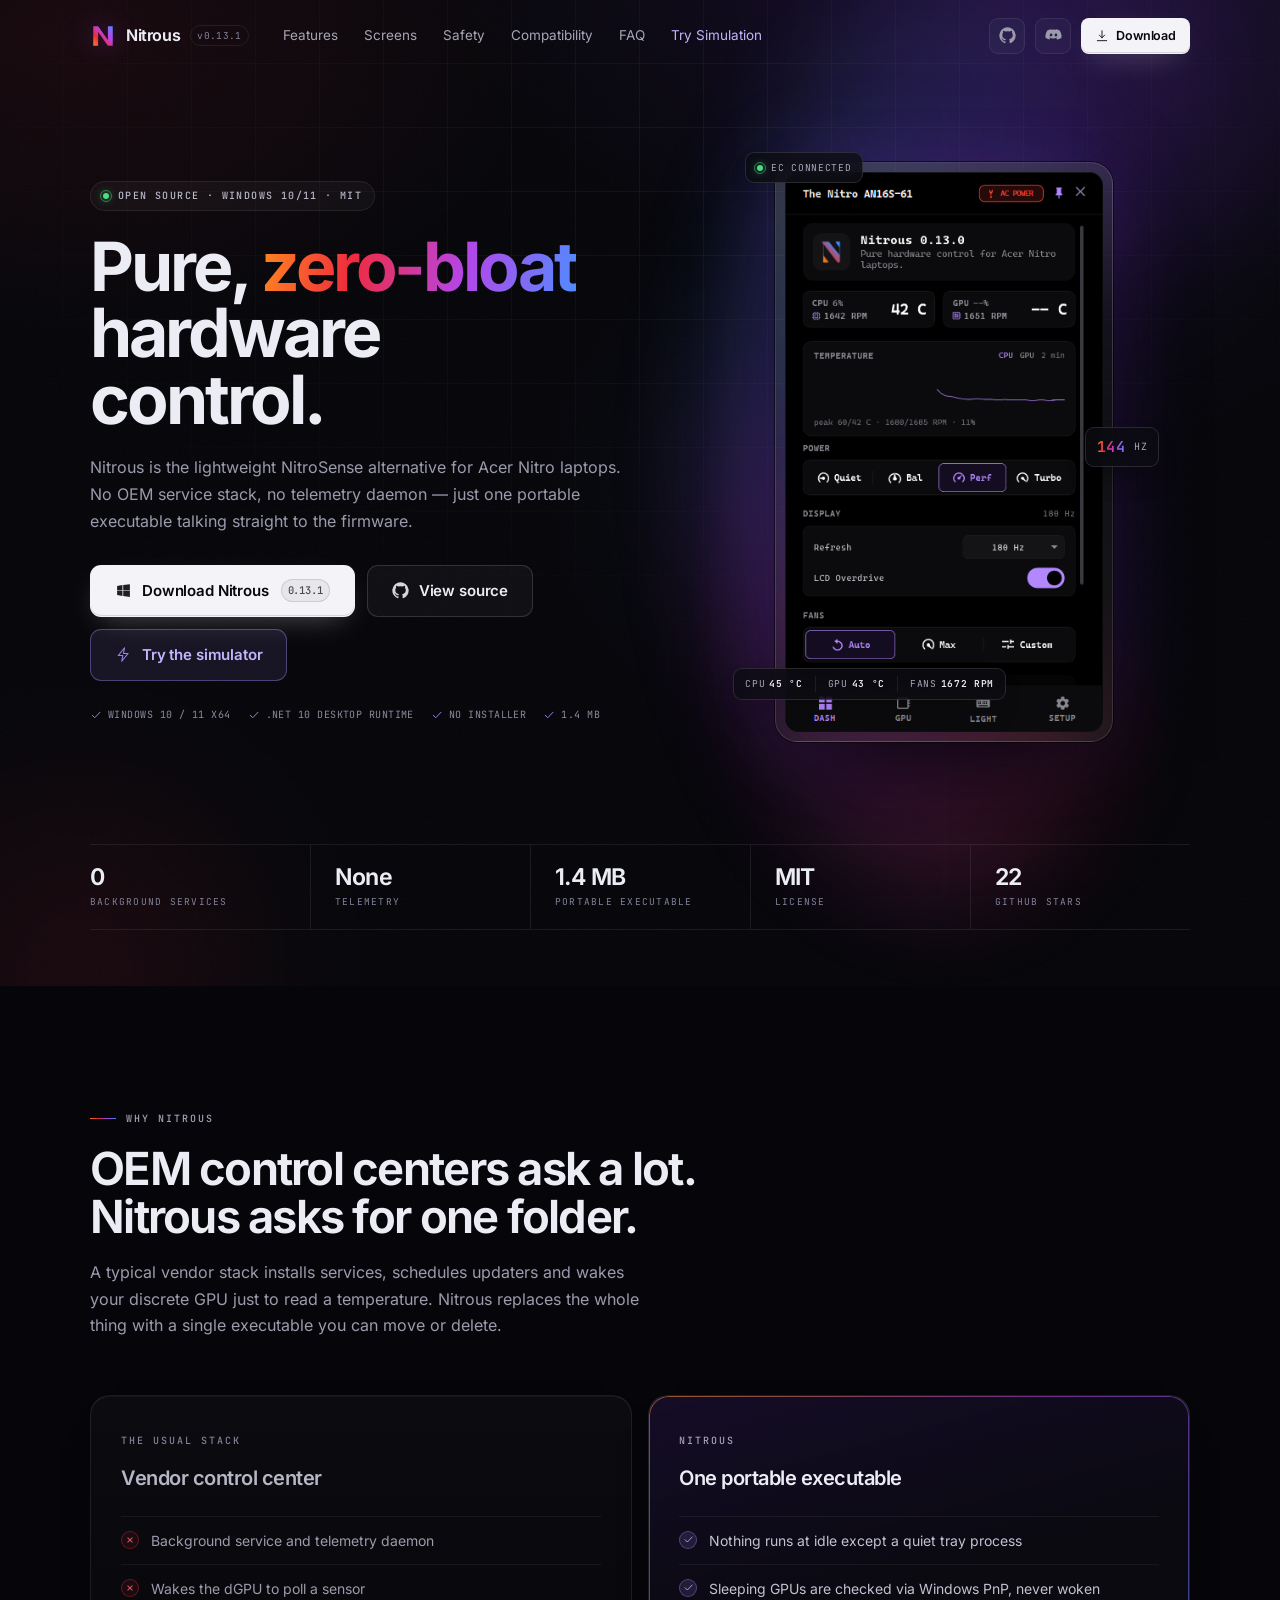
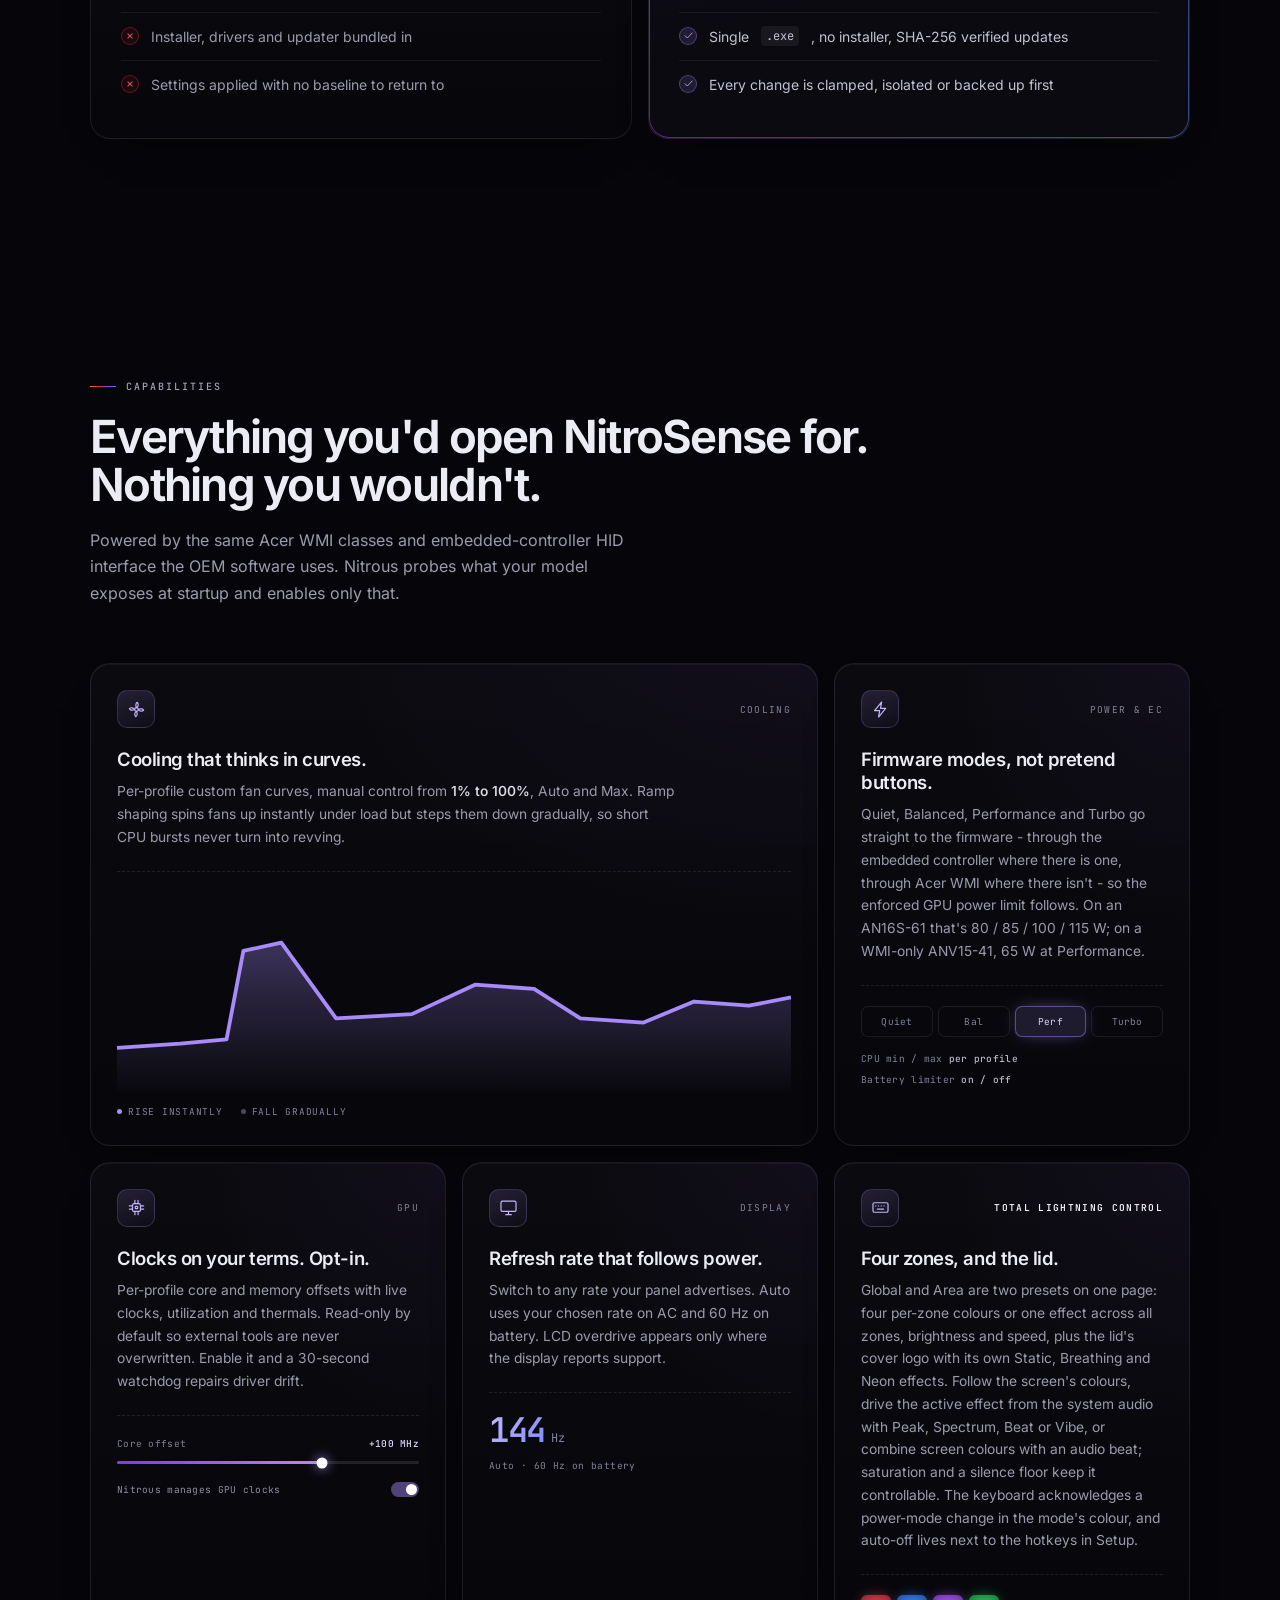
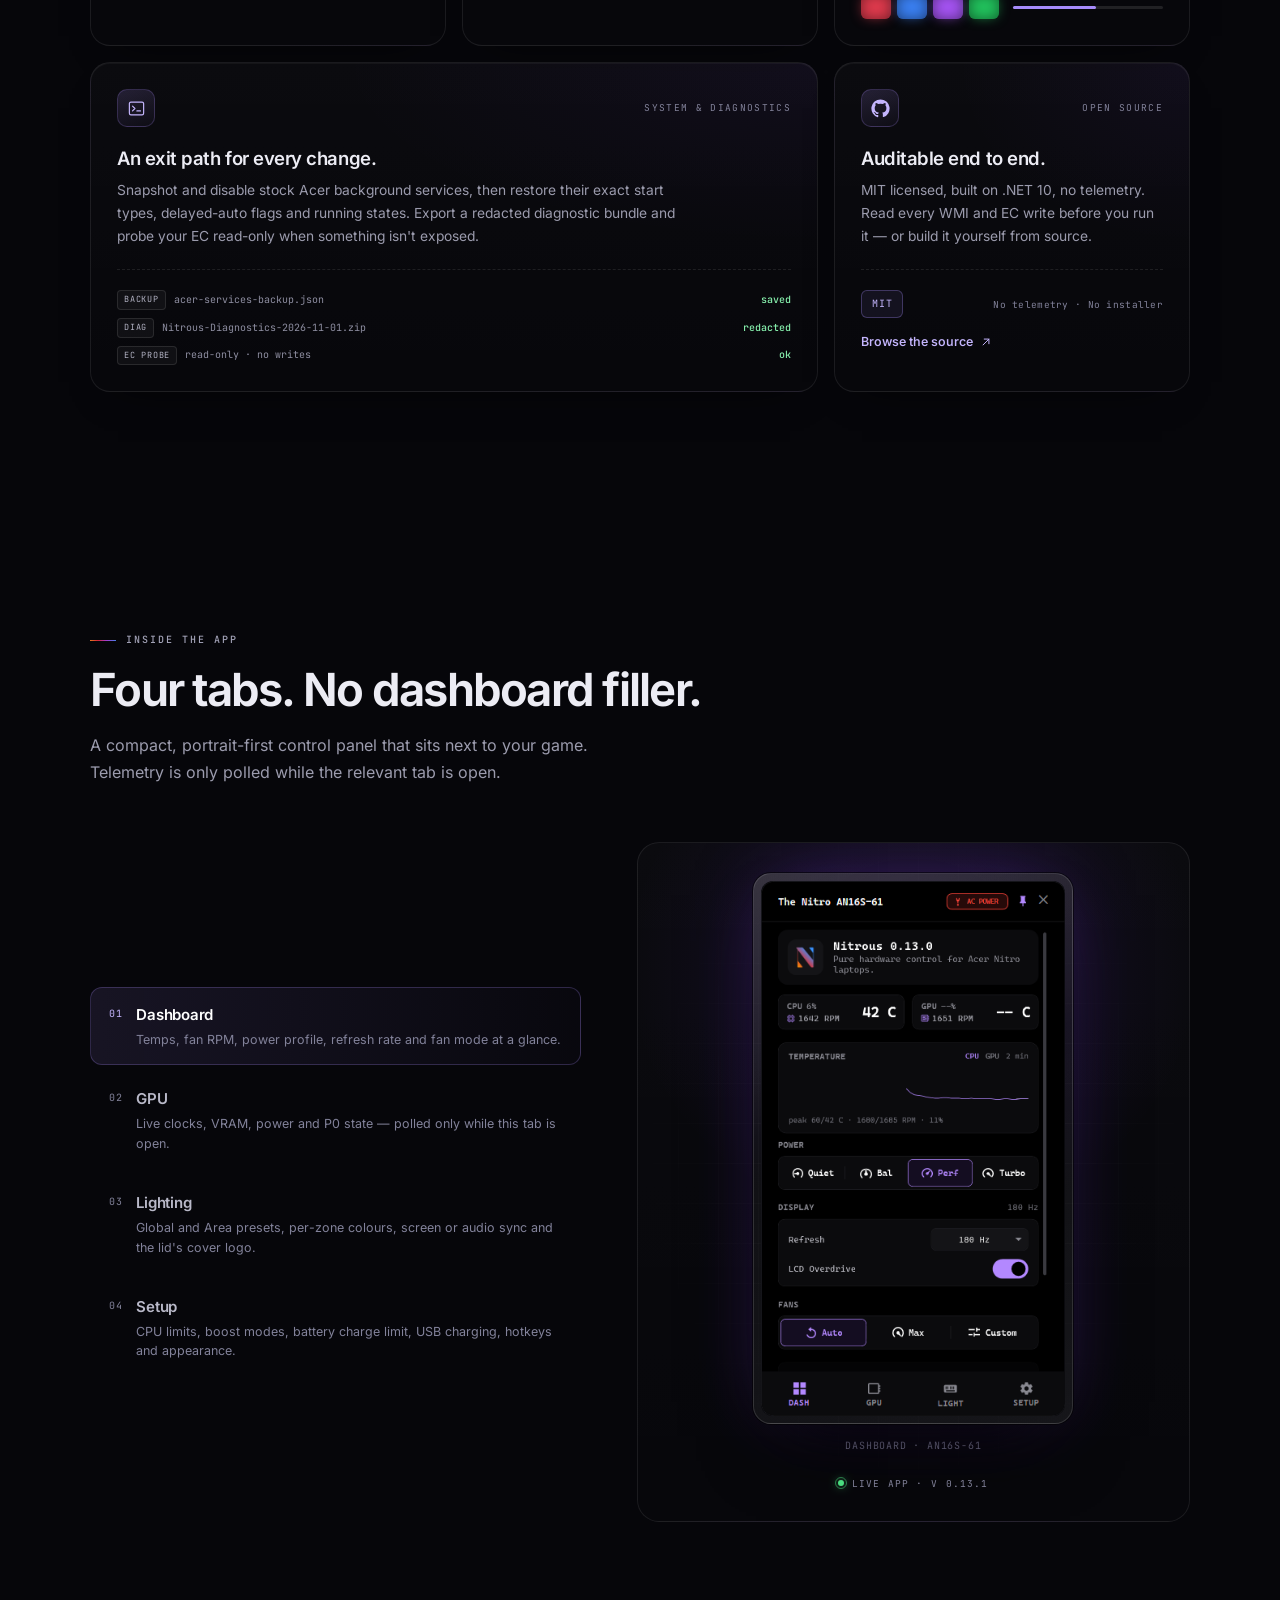
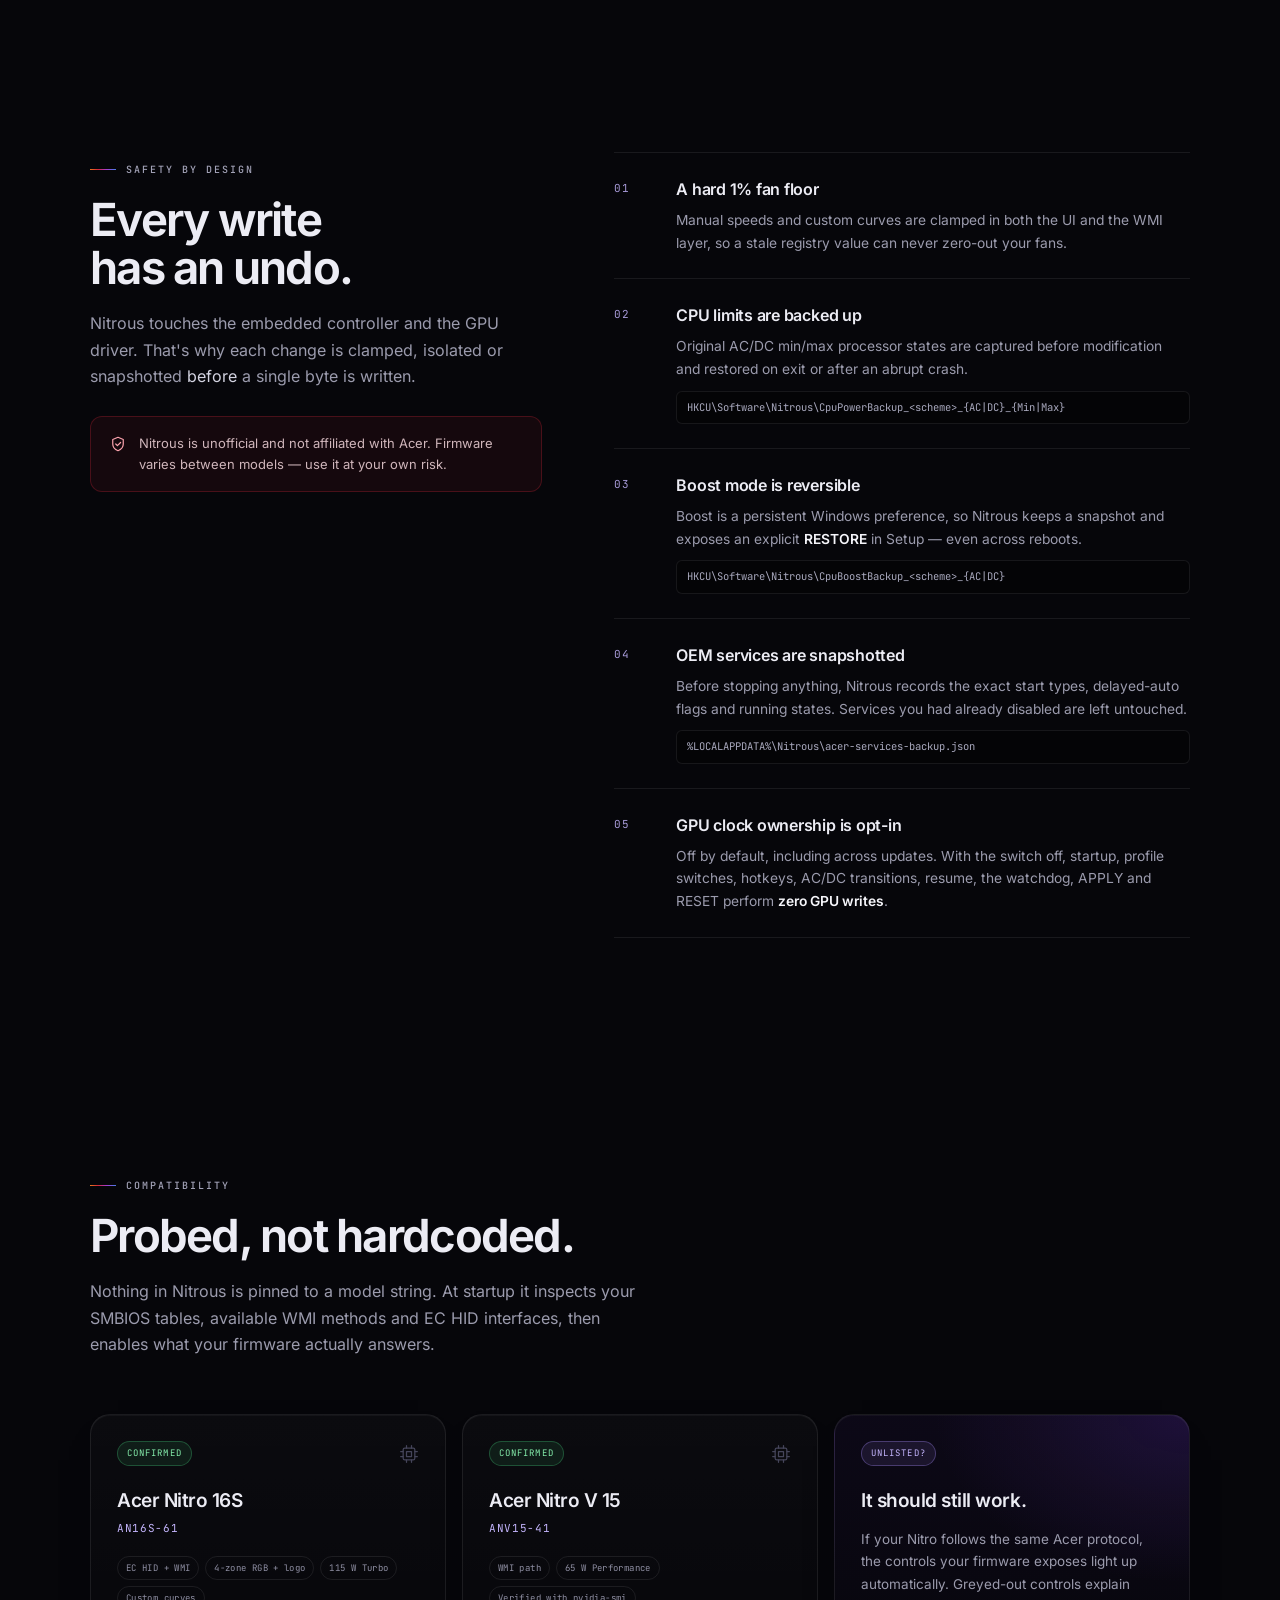
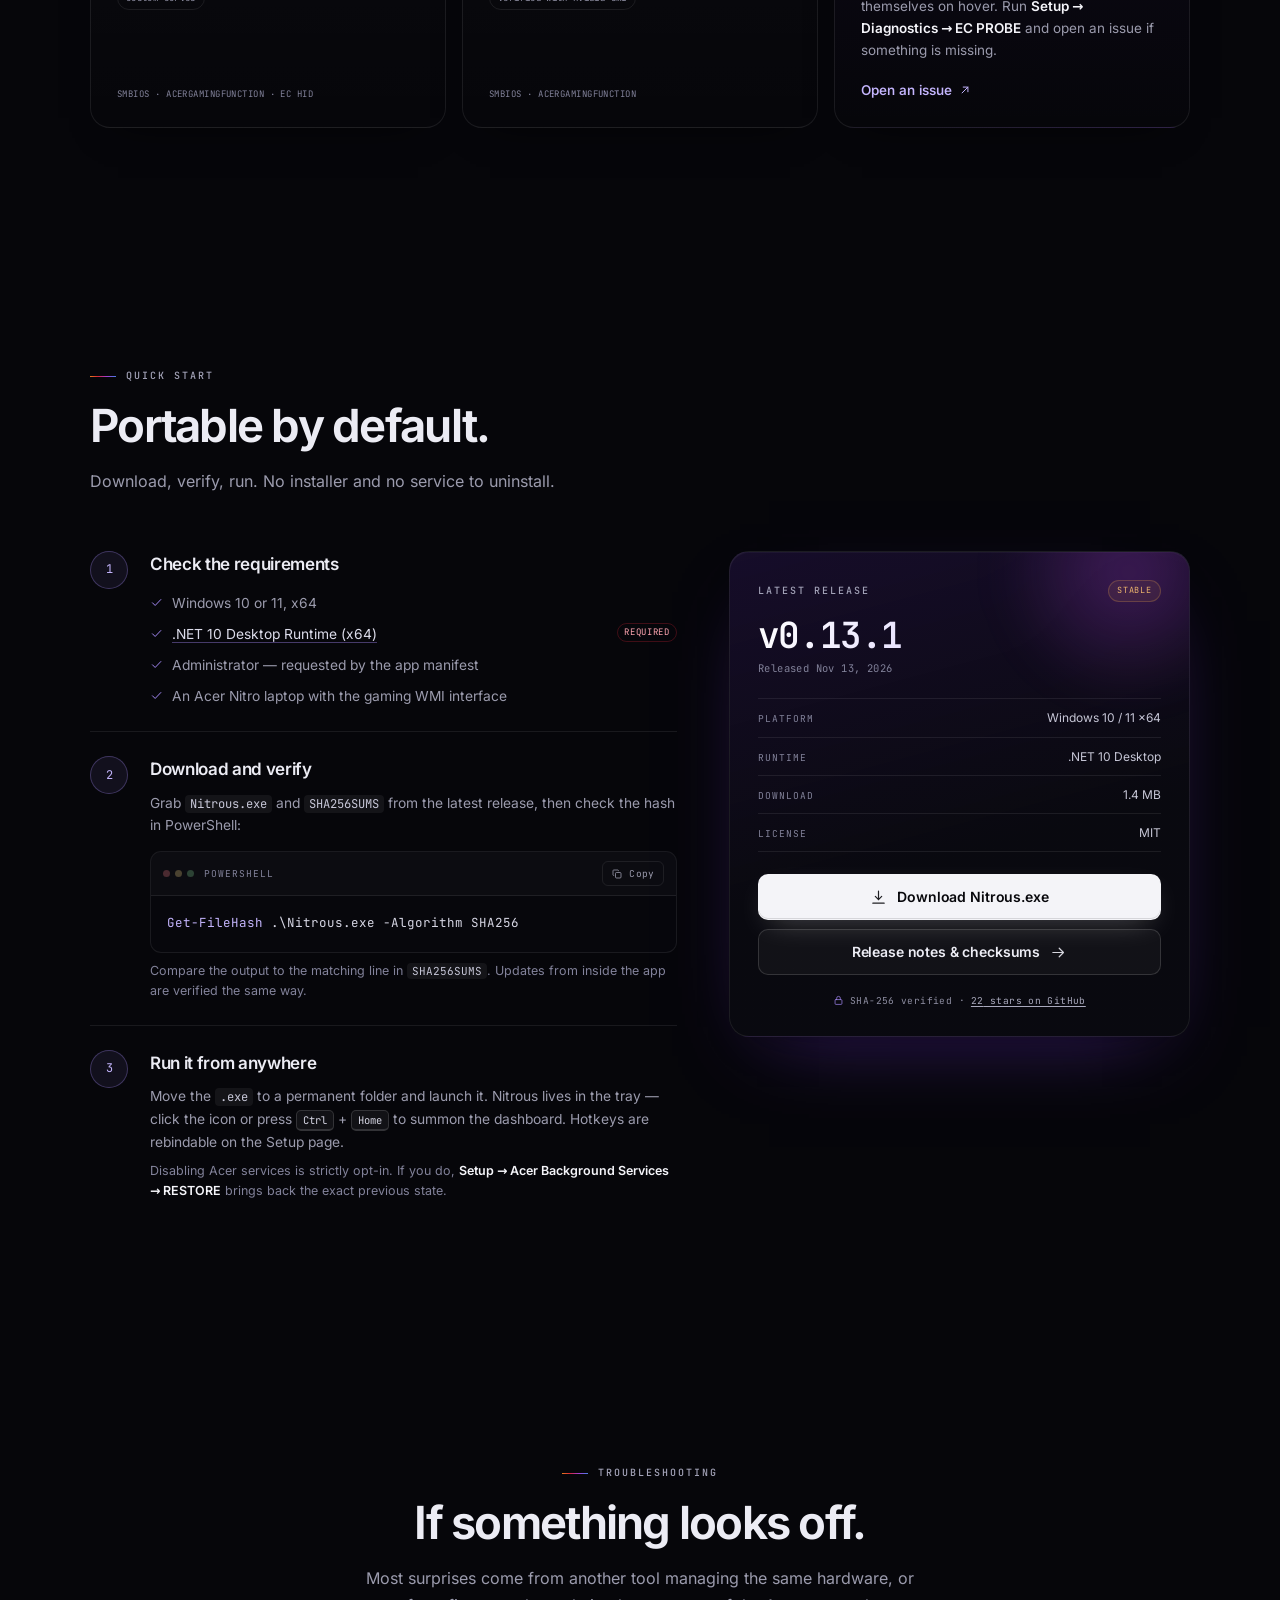
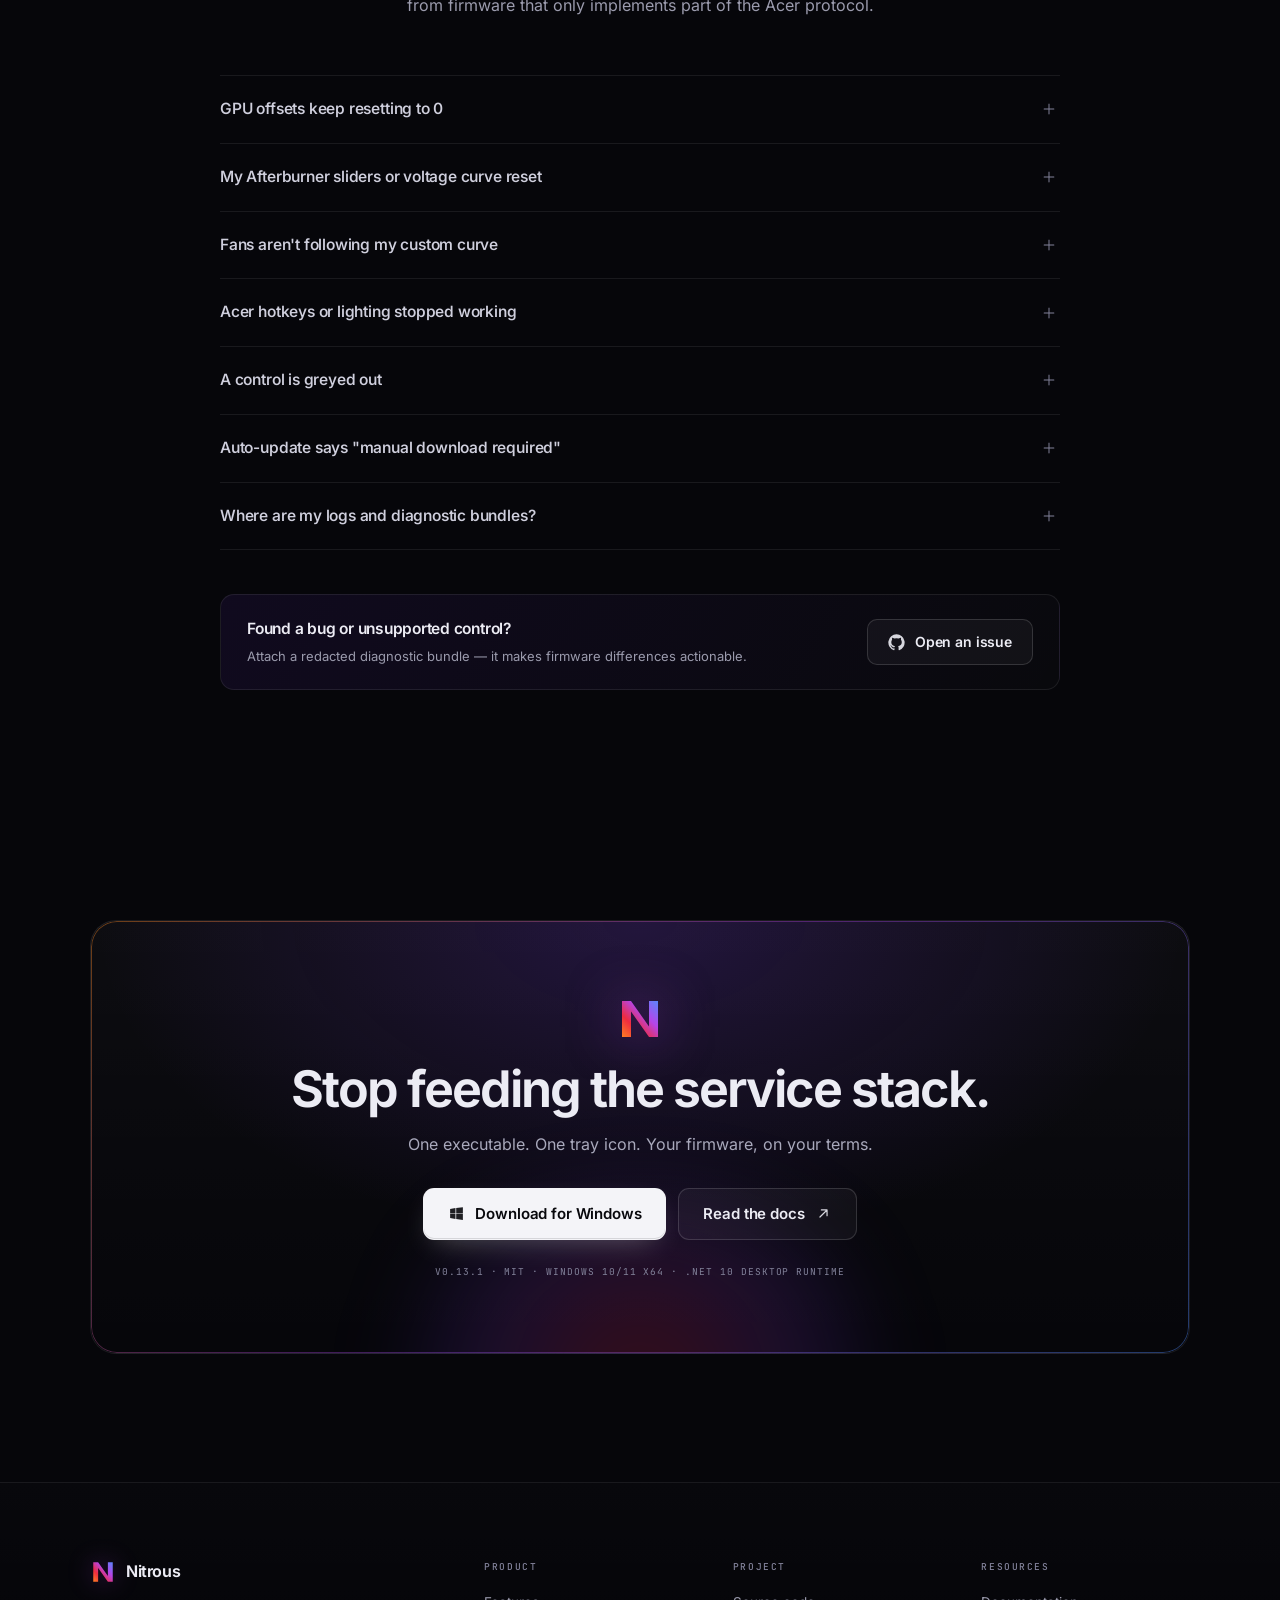
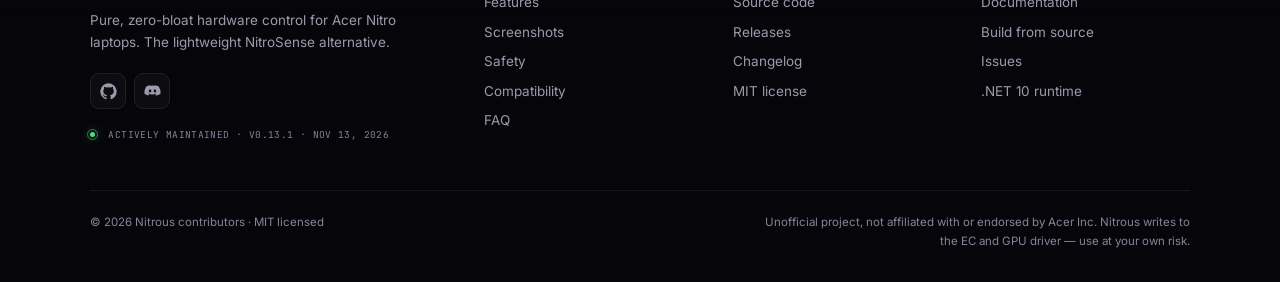
==== docs/index.html @ e5a78030 "docs(site): match the title to the app tagline The <title>, og:title and twitter:title still said 'Z" ====
<!DOCTYPE html>
<html lang="en">
<head>
  <meta charset="utf-8">
  <meta name="viewport" content="width=device-width, initial-scale=1">
  <title>Nitrous — Pure hardware control for Acer Nitro laptops</title>
  <meta name="description" content="Nitrous is a portable, open-source NitroSense alternative for Acer Nitro laptops. Fan curves, firmware power modes, GPU clocks, refresh rate, RGB and diagnostics — with no background services and no telemetry.">
  <meta name="author" content="Jeremy Aliparo">
  <meta name="theme-color" content="#06060a">
  <meta name="color-scheme" content="dark">
  <link rel="canonical" href="https://jeremyaliparo.github.io/nitrous/">
  <meta name="google-site-verification" content="Js63FAiJf-9xK1empUPzyPgYVvNIYbVwdsCjIAJ2Srg" />
  <meta property="og:type" content="website">
  <meta property="og:site_name" content="Nitrous">
  <meta property="og:title" content="Nitrous — Pure hardware control for Acer Nitro laptops">
  <meta property="og:description" content="One portable executable. Firmware power modes, fan curves, GPU clocks, refresh rate and RGB — backed up before every write.">
  <meta property="og:url" content="https://jeremyaliparo.github.io/nitrous/">
  <meta property="og:image" content="https://jeremyaliparo.github.io/nitrous/assets/og.jpg">
  <meta property="og:image:alt" content="The Nitrous logo and wordmark with the tagline 'Pure hardware control for Acer Nitro laptops', beside a violet and cyan light ribbon on black.">
  <meta property="og:image:width" content="1200">
  <meta property="og:image:height" content="630">
  <meta name="twitter:card" content="summary_large_image">
  <meta name="twitter:title" content="Nitrous — Pure hardware control for Acer Nitro laptops">
  <meta name="twitter:description" content="One portable executable. Firmware power modes, fan curves, GPU clocks, refresh rate and RGB — backed up before every write.">
  <meta name="twitter:image" content="https://jeremyaliparo.github.io/nitrous/assets/og.jpg">

  <link rel="icon" href="assets/logo.svg" type="image/svg+xml">
  <link rel="icon" type="image/png" sizes="192x192" href="assets/favicon-192x192.png">
  <link rel="icon" type="image/png" sizes="96x96" href="assets/favicon-96x96.png">
  <link rel="icon" type="image/png" sizes="32x32" href="assets/favicon-32x32.png">
  <link rel="icon" href="assets/favicon.ico" sizes="any">
  <link rel="apple-touch-icon" href="assets/apple-touch-icon.png">
  <link rel="preload" href="assets/fonts/inter-latin.woff2" as="font" type="font/woff2" crossorigin>
  <link rel="preload" href="assets/fonts/mono-latin.woff2" as="font" type="font/woff2" crossorigin>
  <link rel="stylesheet" href="css/styles.css">
  <noscript>
    <style>
      .copy-btn { display: none; }
      @media (max-width: 900px) {
        .site-header,
        .site-header.is-scrolled {
          position: static;
          height: auto;
          padding: 12px 0;
          background: none;
          border-bottom-color: transparent;
        }
        .header-inner { flex-wrap: wrap; }
        .header-actions { order: 2; }
        .nav {
          order: 3;
          position: static;
          display: flex;
          flex-wrap: wrap;
          gap: 0 16px;
          width: 100%;
          margin: 0;
          padding: 6px 0 0;
          background: none;
          border: 0;
          opacity: 1;
          visibility: visible;
          transform: none;
        }
        .nav a { padding: 4px 0; border: 0; font-size: 13px; }
        .nav-toggle { display: none; }
        .hero { padding-top: 24px; }
      }
    </style>
  </noscript>
  <script>document.documentElement.classList.add('js');</script>
  <script type="application/ld+json">
    {
      "@context": "https://schema.org",
      "@graph": [
        {
          "@type": "SoftwareApplication",
          "@id": "https://jeremyaliparo.github.io/nitrous/#app",
          "name": "Nitrous",
          "description": "Portable, open-source hardware control for Acer Nitro laptops: fan curves, firmware power modes, GPU clock offsets, refresh rate, keyboard and lid lighting, and diagnostics.",
          "url": "https://jeremyaliparo.github.io/nitrous/",
          "downloadUrl": "https://github.com/jeremyaliparo/nitrous/releases/latest/download/Nitrous.exe",
          "applicationCategory": "UtilitiesApplication",
          "operatingSystem": "Windows 10, Windows 11",
          "softwareVersion": "0.13.1",
          "license": "https://github.com/jeremyaliparo/nitrous/blob/master/LICENSE",
          "softwareHelp": "https://github.com/jeremyaliparo/nitrous#readme",
          "releaseNotes": "https://github.com/jeremyaliparo/nitrous/blob/master/CHANGELOG.md",
          "sameAs": [
            "https://github.com/jeremyaliparo/nitrous",
            "https://github.com/jeremyaliparo/nitrous/releases",
            "https://discord.gg/PGWzb3mHbG"
          ],
          "isAccessibleForFree": true,
          "offers": {
            "@type": "Offer",
            "price": "0",
            "priceCurrency": "USD"
          },
          "author": {
            "@type": "Person",
            "name": "Jeremy Aliparo",
            "url": "https://github.com/jeremyaliparo"
          }
        },
        {
          "@type": "SoftwareSourceCode",
          "@id": "https://jeremyaliparo.github.io/nitrous/#source",
          "name": "Nitrous source code",
          "description": "C# and .NET 10 source for the Nitrous hardware control utility for Acer Nitro laptops.",
          "codeRepository": "https://github.com/jeremyaliparo/nitrous",
          "programmingLanguage": "C#",
          "runtimePlatform": ".NET 10",
          "license": "https://github.com/jeremyaliparo/nitrous/blob/master/LICENSE",
          "targetProduct": {
            "@id": "https://jeremyaliparo.github.io/nitrous/#app"
          }
        }
      ]
    }
  </script>
</head>
<body>
  <svg class="sprite" aria-hidden="true" focusable="false" xmlns="http://www.w3.org/2000/svg">
    <defs>
      <linearGradient id="nitroGrad" x1="6" y1="58" x2="58" y2="6" gradientUnits="userSpaceOnUse">
        <stop offset="0" stop-color="#ff8a1e"/>
        <stop offset=".32" stop-color="#ef2b3f"/>
        <stop offset=".62" stop-color="#b545e8"/>
        <stop offset="1" stop-color="#4f8dff"/>
      </linearGradient>
    </defs>
    <symbol id="i-github" viewBox="0 0 24 24">
      <path fill="currentColor" d="M12 .5a11.5 11.5 0 0 0-3.64 22.42c.58.1.79-.25.79-.56v-2.2c-3.2.7-3.88-1.37-3.88-1.37-.52-1.33-1.28-1.68-1.28-1.68-1.05-.72.08-.7.08-.7 1.16.08 1.77 1.19 1.77 1.19 1.03 1.77 2.7 1.26 3.36.96.1-.75.4-1.26.73-1.55-2.55-.29-5.24-1.28-5.24-5.7 0-1.26.45-2.29 1.19-3.1-.12-.29-.52-1.46.11-3.05 0 0 .97-.31 3.18 1.18a11 11 0 0 1 5.8 0c2.2-1.5 3.17-1.18 3.17-1.18.63 1.59.23 2.76.11 3.05.74.81 1.19 1.84 1.19 3.1 0 4.43-2.7 5.4-5.26 5.69.41.36.78 1.06.78 2.14v3.18c0 .31.21.67.8.55A11.5 11.5 0 0 0 12 .5Z"/>
    </symbol>
    <symbol id="i-download" viewBox="0 0 24 24">
      <path d="M12 3v12m0 0 4.5-4.5M12 15l-4.5-4.5M4 20h16" fill="none" stroke="currentColor" stroke-width="1.7" stroke-linecap="round" stroke-linejoin="round"/>
    </symbol>
    <symbol id="i-arrow" viewBox="0 0 24 24">
      <path d="M4 12h15m-6-6 6 6-6 6" fill="none" stroke="currentColor" stroke-width="1.7" stroke-linecap="round" stroke-linejoin="round"/>
    </symbol>
    <symbol id="i-external" viewBox="0 0 24 24">
      <path d="M7 17 17 7M9 7h8v8" fill="none" stroke="currentColor" stroke-width="1.7" stroke-linecap="round" stroke-linejoin="round"/>
    </symbol>
    <symbol id="i-check" viewBox="0 0 24 24">
      <path d="m4.5 12.5 5 5L20 6.5" fill="none" stroke="currentColor" stroke-width="1.8" stroke-linecap="round" stroke-linejoin="round"/>
    </symbol>
    <symbol id="i-copy" viewBox="0 0 24 24">
      <rect x="9" y="9" width="11" height="11" rx="2" fill="none" stroke="currentColor" stroke-width="1.6"/>
      <path d="M15 5.5A1.5 1.5 0 0 0 13.5 4H5.5A1.5 1.5 0 0 0 4 5.5v8A1.5 1.5 0 0 0 5.5 15" fill="none" stroke="currentColor" stroke-width="1.6" stroke-linecap="round"/>
    </symbol>
    <symbol id="i-shield" viewBox="0 0 24 24">
      <path d="M12 3 19 6v6c0 4.4-2.9 7.4-7 9-4.1-1.6-7-4.6-7-9V6l7-3Z" fill="none" stroke="currentColor" stroke-width="1.6" stroke-linejoin="round"/>
      <path d="m9 12 2.2 2.2L15.5 10" fill="none" stroke="currentColor" stroke-width="1.6" stroke-linecap="round" stroke-linejoin="round"/>
    </symbol>
    <symbol id="i-fan" viewBox="0 0 24 24">
      <g fill="none" stroke="currentColor" stroke-width="1.5" stroke-linecap="round" stroke-linejoin="round">
        <circle cx="12" cy="12" r="2.3"/>
        <path d="M12 9.7C10.5 6.6 11.2 3.5 13 3c2 2.2 1.4 5.3-1 6.7"/>
        <path d="M14.3 12c3.1-1.5 6.2-.8 6.7 1-2.2 2-5.3 1.4-6.7-1"/>
        <path d="M12 14.3c1.5 3.1.8 6.2-1 6.7-2-2.2-1.4-5.3 1-6.7"/>
        <path d="M9.7 12c-3.1 1.5-6.2.8-6.7-1 2.2-2 5.3-1.4 6.7 1"/>
      </g>
    </symbol>
    <symbol id="i-bolt" viewBox="0 0 24 24">
      <path d="M13.5 2.5 4.5 13.5H11l-1.5 8 9-11H12l1.5-8Z" fill="none" stroke="currentColor" stroke-width="1.5" stroke-linejoin="round"/>
    </symbol>
    <symbol id="i-chip" viewBox="0 0 24 24">
      <g fill="none" stroke="currentColor" stroke-width="1.5" stroke-linecap="round" stroke-linejoin="round">
        <rect x="7" y="7" width="10" height="10" rx="2"/>
        <rect x="10.5" y="10.5" width="3" height="3" rx=".5"/>
        <path d="M10 3v4M14 3v4M10 17v4M14 17v4M3 10h4M3 14h4M17 10h4M17 14h4"/>
      </g>
    </symbol>
    <symbol id="i-display" viewBox="0 0 24 24">
      <g fill="none" stroke="currentColor" stroke-width="1.5" stroke-linecap="round" stroke-linejoin="round">
        <rect x="2.5" y="4" width="19" height="13" rx="2"/>
        <path d="M8.5 21h7M12 17v4"/>
      </g>
    </symbol>
    <symbol id="i-keyboard" viewBox="0 0 24 24">
      <g fill="none" stroke="currentColor" stroke-width="1.5" stroke-linecap="round" stroke-linejoin="round">
        <rect x="2.5" y="6" width="19" height="12" rx="2"/>
        <path d="M6 10h.01M9.5 10h.01M13 10h.01M16.5 10h.01M8 14h8"/>
      </g>
    </symbol>
    <symbol id="i-terminal" viewBox="0 0 24 24">
      <g fill="none" stroke="currentColor" stroke-width="1.5" stroke-linecap="round" stroke-linejoin="round">
        <rect x="3" y="4" width="18" height="16" rx="2"/>
        <path d="m7 9 3 3-3 3M12.5 15H17"/>
      </g>
    </symbol>
    <symbol id="i-menu" viewBox="0 0 24 24">
      <path d="M4 7h16M4 12h16M4 17h16" fill="none" stroke="currentColor" stroke-width="1.7" stroke-linecap="round"/>
    </symbol>
    <symbol id="i-close" viewBox="0 0 24 24">
      <path d="M6 6l12 12M18 6 6 18" fill="none" stroke="currentColor" stroke-width="1.7" stroke-linecap="round"/>
    </symbol>
    <symbol id="i-windows" viewBox="0 0 24 24">
      <path fill="currentColor" d="M3 5.5 10.5 4.4v7.1H3V5.5Zm8.6-1.2L21 3v8.5h-9.4V4.3ZM3 12.5h7.5v7.1L3 18.5v-6Zm8.6 0H21V21l-9.4-1.3v-7.2Z"/>
    </symbol>
    <symbol id="i-cpu" viewBox="0 0 24 24">
      <g fill="none" stroke="currentColor" stroke-width="1.5" stroke-linecap="round" stroke-linejoin="round">
        <rect x="5" y="5" width="14" height="14" rx="2"/>
        <path d="M9 9h6v6H9zM9 2v3M15 2v3M9 19v3M15 19v3M2 9h3M2 15h3M19 9h3M19 15h3"/>
      </g>
    </symbol>
    <symbol id="i-lock" viewBox="0 0 24 24">
      <g fill="none" stroke="currentColor" stroke-width="1.5" stroke-linecap="round" stroke-linejoin="round">
        <rect x="4.5" y="10" width="15" height="10.5" rx="2"/>
        <path d="M8 10V7a4 4 0 0 1 8 0v3"/>
      </g>
    </symbol>
  </svg>

  <a class="skip-link" href="#main">Skip to content</a>

  <header class="site-header" id="site-header">
    <div class="shell header-inner">
      <a class="brand" href="#top">
        <svg class="brand-mark" viewBox="0 0 64 64" aria-hidden="true"><path d="M8 8h12l24 34V8h12v48H44L20 22v34H8z" fill="url(#nitroGrad)"/></svg>
        <span class="brand-name">Nitrous</span>
        <span class="brand-tag">v<span data-gh-version>0.13.1</span></span>
      </a>

      <nav class="nav" id="primary-nav" aria-label="Primary">
        <a href="#features">Features</a>
        <a href="#screens">Screens</a>
        <a href="#safety">Safety</a>
        <a href="#compatibility">Compatibility</a>
        <a href="#faq">FAQ</a>
        <a class="nav-sim" href="simulator.html">Try Simulation</a>
      </nav>

      <div class="header-actions">
        <a class="icon-link" href="https://github.com/jeremyaliparo/nitrous" target="_blank" rel="noopener" aria-label="Nitrous on GitHub">
          <svg class="icon" aria-hidden="true"><use href="#i-github"/></svg>
        </a>
        <a class="icon-link" href="https://discord.gg/PGWzb3mHbG" target="_blank" rel="noopener" aria-label="Discord community">
          <svg class="icon" viewBox="0 0 24 24" aria-hidden="true"><path fill="currentColor" d="M20.3 4.6A18 18 0 0 0 15.9 3l-.5 1a16.6 16.6 0 0 0-6.8 0L8.1 3a18 18 0 0 0-4.4 1.6C1 8.1.3 11.6.7 15a18 18 0 0 0 5.4 2.7l1.1-1.8c-.6-.2-1.2-.5-1.7-.9l.4-.3a12.8 12.8 0 0 0 11.2 0l.4.3c-.5.4-1.1.7-1.7.9l1.1 1.8A18 18 0 0 0 23.3 15c.5-4-.6-7.4-3-10.4ZM8.6 13.3c-1 0-1.9-.9-1.9-2.1s.8-2.1 1.9-2.1 1.9 1 1.9 2.1-.8 2.1-1.9 2.1Zm6.8 0c-1 0-1.9-.9-1.9-2.1s.8-2.1 1.9-2.1 1.9 1 1.9 2.1-.8 2.1-1.9 2.1Z"/></svg>
        </a>
        <a class="btn btn-primary btn-sm header-download" href="https://github.com/jeremyaliparo/nitrous/releases/latest/download/Nitrous.exe">
          <svg class="icon" aria-hidden="true"><use href="#i-download"/></svg>
          <span>Download</span>
        </a>
        <button class="nav-toggle" type="button" aria-expanded="false" aria-controls="primary-nav" aria-label="Open menu">
          <svg class="icon nav-toggle-open" aria-hidden="true"><use href="#i-menu"/></svg>
          <svg class="icon nav-toggle-close" aria-hidden="true"><use href="#i-close"/></svg>
        </button>
      </div>
    </div>
  </header>

  <main id="main">
    <!-- Hero -->
    <section class="hero" id="top">
      <div class="hero-bg" aria-hidden="true">
        <div class="hero-grid"></div>
        <div class="hero-glow glow-violet"></div>
        <div class="hero-glow glow-red"></div>
        <div class="hero-glow glow-blue"></div>
      </div>

      <div class="shell hero-inner">
        <div class="hero-copy">
          <p class="badge reveal">
            <span class="pulse-dot" aria-hidden="true"></span>
            Open source&nbsp;·&nbsp;Windows&nbsp;10/11&nbsp;·&nbsp;MIT
          </p>

          <h1 class="reveal delay-1">
            Pure, <span class="grad-text">zero-bloat</span> hardware control.
          </h1>

          <p class="lede hero-lede reveal delay-2">
            Nitrous is the lightweight NitroSense alternative for Acer Nitro laptops.
            No OEM service stack, no telemetry daemon — just one portable executable
            talking straight to the firmware.
          </p>

          <div class="hero-cta reveal delay-3">
            <a class="btn btn-primary btn-lg" href="https://github.com/jeremyaliparo/nitrous/releases/latest/download/Nitrous.exe">
              <svg class="icon" aria-hidden="true"><use href="#i-windows"/></svg>
              Download Nitrous <span class="btn-version" data-gh-version>0.13.1</span>
            </a>
            <a class="btn btn-ghost btn-lg" href="https://github.com/jeremyaliparo/nitrous" target="_blank" rel="noopener">
              <svg class="icon" aria-hidden="true"><use href="#i-github"/></svg>
              View source
            </a>
            <a class="btn btn-ghost btn-lg btn-sim" href="simulator.html">
              <svg class="icon" aria-hidden="true"><use href="#i-bolt"/></svg>
              Try the simulator
            </a>
          </div>

          <ul class="hero-meta reveal delay-4">
            <li><svg class="icon" aria-hidden="true"><use href="#i-check"/></svg>Windows 10 / 11 x64</li>
            <li><svg class="icon" aria-hidden="true"><use href="#i-check"/></svg>.NET 10 Desktop Runtime</li>
            <li><svg class="icon" aria-hidden="true"><use href="#i-check"/></svg>No installer</li>
            <li><svg class="icon" aria-hidden="true"><use href="#i-check"/></svg><span data-gh-size>1.4 MB</span></li>
          </ul>
        </div>

        <div class="hero-visual">
          <div class="visual-ring" aria-hidden="true"></div>
          <div class="app-frame">
            <img src="assets/dashboard.png" width="375" height="660" alt="The Nitrous dashboard showing CPU and GPU temperatures, fan speeds, power profile, refresh rate and fan mode for an Acer Nitro AN16S-61" fetchpriority="high" decoding="async">
          </div>
          <div class="float-chip chip-ec">
            <span class="pulse-dot" aria-hidden="true"></span>
            EC CONNECTED
          </div>
          <div class="float-chip chip-temps">
            <span>CPU <b>45&nbsp;°C</b></span>
            <span>GPU <b>43&nbsp;°C</b></span>
            <span>FANS <b>1672&nbsp;RPM</b></span>
          </div>
          <div class="float-chip chip-hz">
            <b>144</b> Hz
          </div>
        </div>
      </div>

      <div class="shell">
        <dl class="stat-strip reveal">
          <div class="stat">
            <dt>Background services</dt>
            <dd>0</dd>
          </div>
          <div class="stat">
            <dt>Telemetry</dt>
            <dd>None</dd>
          </div>
          <div class="stat">
            <dt>Portable executable</dt>
            <dd data-gh-size>1.4 MB</dd>
          </div>
          <div class="stat">
            <dt>License</dt>
            <dd>MIT</dd>
          </div>
          <div class="stat">
            <dt>GitHub stars</dt>
            <dd><span data-gh-stars>22</span></dd>
          </div>
        </dl>
      </div>
    </section>

    <!-- Why -->
    <section class="section" id="why">
      <div class="shell">
        <div class="section-head reveal">
          <p class="eyebrow"><span class="eyebrow-line"></span>Why Nitrous</p>
          <h2>OEM control centers ask a lot.<br>Nitrous asks for one folder.</h2>
          <p class="lede">
            A typical vendor stack installs services, schedules updaters and wakes your
            discrete GPU just to read a temperature. Nitrous replaces the whole thing
            with a single executable you can move or delete.
          </p>
        </div>

        <div class="compare">
          <div class="compare-card compare-oem reveal">
            <div class="compare-head">
              <span class="eyebrow">The usual stack</span>
              <h3>Vendor control center</h3>
            </div>
            <ul class="compare-list">
              <li><span class="mark mark-x" aria-hidden="true"></span>Background service and telemetry daemon</li>
              <li><span class="mark mark-x" aria-hidden="true"></span>Wakes the dGPU to poll a sensor</li>
              <li><span class="mark mark-x" aria-hidden="true"></span>Installer, drivers and updater bundled in</li>
              <li><span class="mark mark-x" aria-hidden="true"></span>Settings applied with no baseline to return to</li>
            </ul>
          </div>

          <div class="compare-card compare-nitro reveal delay-1">
            <div class="compare-head">
              <span class="eyebrow">Nitrous</span>
              <h3>One portable executable</h3>
            </div>
            <ul class="compare-list">
              <li><span class="mark mark-check" aria-hidden="true"><svg class="icon"><use href="#i-check"/></svg></span>Nothing runs at idle except a quiet tray process</li>
              <li><span class="mark mark-check" aria-hidden="true"><svg class="icon"><use href="#i-check"/></svg></span>Sleeping GPUs are checked via Windows PnP, never woken</li>
              <li><span class="mark mark-check" aria-hidden="true"><svg class="icon"><use href="#i-check"/></svg></span>Single <code>.exe</code>, no installer, SHA-256 verified updates</li>
              <li><span class="mark mark-check" aria-hidden="true"><svg class="icon"><use href="#i-check"/></svg></span>Every change is clamped, isolated or backed up first</li>
            </ul>
          </div>
        </div>
      </div>
    </section>

    <!-- Features -->
    <section class="section" id="features">
      <div class="shell">
        <div class="section-head reveal">
          <p class="eyebrow"><span class="eyebrow-line"></span>Capabilities</p>
          <h2>Everything you'd open NitroSense for.<br>Nothing you wouldn't.</h2>
          <p class="lede">
            Powered by the same Acer WMI classes and embedded-controller HID interface the
            OEM software uses. Nitrous probes what your model exposes at startup and enables
            only that.
          </p>
        </div>

        <div class="bento">
          <article class="feature span-2 reveal">
            <div class="feature-top">
              <span class="feature-icon"><svg class="icon" aria-hidden="true"><use href="#i-fan"/></svg></span>
              <span class="feature-kicker">Cooling</span>
            </div>
            <h3>Cooling that thinks in curves.</h3>
            <p>
              Per-profile custom fan curves, manual control from <strong>1% to 100%</strong>,
              Auto and Max. Ramp shaping spins fans up instantly under load but steps them
              down gradually, so short CPU bursts never turn into revving.
            </p>
            <div class="feature-viz viz-fan" aria-hidden="true">
              <svg viewBox="0 0 320 96" class="fan-chart">
                <defs>
                  <linearGradient id="fanFill" x1="0" y1="0" x2="0" y2="1">
                    <stop offset="0" stop-color="#a78bfa" stop-opacity=".32"/>
                    <stop offset="1" stop-color="#a78bfa" stop-opacity="0"/>
                  </linearGradient>
                </defs>
                <path d="M0 88 L0 74 30 72 52 70 60 28 78 24 104 60 140 58 170 44 198 46 220 60 250 62 274 52 300 54 320 50 L320 96 L0 96 Z" fill="url(#fanFill)"/>
                <path d="M0 74 30 72 52 70 60 28 78 24 104 60 140 58 170 44 198 46 220 60 250 62 274 52 300 54 320 50" fill="none" stroke="#a78bfa" stroke-width="1.8" stroke-linejoin="round"/>
              </svg>
              <div class="viz-legend">
                <span><i class="dot dot-violet"></i>Rise instantly</span>
                <span><i class="dot dot-dim"></i>Fall gradually</span>
              </div>
            </div>
          </article>

          <article class="feature reveal delay-1">
            <div class="feature-top">
              <span class="feature-icon"><svg class="icon" aria-hidden="true"><use href="#i-bolt"/></svg></span>
              <span class="feature-kicker">Power &amp; EC</span>
            </div>
            <h3>Firmware modes, not pretend buttons.</h3>
            <p>
              Quiet, Balanced, Performance and Turbo go straight to the firmware - through the
              embedded controller where there is one, through Acer WMI where there isn't - so the
              enforced GPU power limit follows. On an AN16S-61 that's 80 / 85 / 100 / 115 W; on a
              WMI-only ANV15-41, 65 W at Performance.
            </p>
            <div class="feature-viz viz-modes" aria-hidden="true">
              <span>Quiet</span><span>Bal</span><span class="is-on">Perf</span><span>Turbo</span>
            </div>
            <div class="viz-power-extra" aria-hidden="true">
              <span>CPU min / max <b>per profile</b></span>
              <span>Battery limiter <b>on / off</b></span>
            </div>
          </article>

          <article class="feature reveal">
            <div class="feature-top">
              <span class="feature-icon"><svg class="icon" aria-hidden="true"><use href="#i-chip"/></svg></span>
              <span class="feature-kicker">GPU</span>
            </div>
            <h3>Clocks on your terms. Opt-in.</h3>
            <p>
              Per-profile core and memory offsets with live clocks, utilization and thermals.
              Read-only by default so external tools are never overwritten. Enable it and a
              30-second watchdog repairs driver drift.
            </p>
            <div class="feature-viz viz-gpu" aria-hidden="true">
              <div class="viz-slider-row"><span>Core offset</span><b>+100 MHz</b></div>
              <div class="viz-slider"><span></span></div>
              <div class="viz-toggle-row"><span>Nitrous manages GPU clocks</span><i class="viz-switch is-on"></i></div>
            </div>
          </article>

          <article class="feature reveal delay-1">
            <div class="feature-top">
              <span class="feature-icon"><svg class="icon" aria-hidden="true"><use href="#i-display"/></svg></span>
              <span class="feature-kicker">Display</span>
            </div>
            <h3>Refresh rate that follows power.</h3>
            <p>
              Switch to any rate your panel advertises. Auto uses your chosen rate on AC and
              60 Hz on battery. LCD overdrive appears only where the display reports support.
            </p>
            <div class="feature-viz viz-hz" aria-hidden="true">
              <b>144</b><span>Hz</span>
              <em>Auto · 60 Hz on battery</em>
            </div>
          </article>

          <article class="feature reveal">
            <div class="feature-top">
              <span class="feature-icon"><svg class="icon" aria-hidden="true"><use href="#i-keyboard"/></svg></span>
              <span class="feature-kicker"><strong>TOTAL LIGHTNING CONTROL</strong></span>
            </div>
            <h3>Four zones, and the lid.</h3>
            <p>
              Global and Area are two presets on one page: four per-zone colours or one effect
              across all zones, brightness and speed, plus the lid's cover logo with its own
              Static, Breathing and Neon effects. Follow the screen's colours, drive the active effect from the system audio with Peak, Spectrum, Beat or Vibe, or combine screen colours with an audio beat; saturation and a silence floor keep it controllable. The keyboard acknowledges a power-mode change
              in the mode's colour, and auto-off lives next to the hotkeys in Setup.
            </p>
            <div class="feature-viz viz-zones" aria-hidden="true">
              <i></i><i></i><i></i><i></i>
              <span class="viz-brightness"><i></i></span>
            </div>
          </article>

          <article class="feature span-2 reveal delay-2">
            <div class="feature-top">
              <span class="feature-icon"><svg class="icon" aria-hidden="true"><use href="#i-terminal"/></svg></span>
              <span class="feature-kicker">System &amp; diagnostics</span>
            </div>
            <h3>An exit path for every change.</h3>
            <p>
              Snapshot and disable stock Acer background services, then restore their exact
              start types, delayed-auto flags and running states. Export a redacted diagnostic
              bundle and probe your EC read-only when something isn't exposed.
            </p>
            <div class="feature-viz viz-log" aria-hidden="true">
              <div><span class="log-tag">BACKUP</span><span class="log-msg">acer-services-backup.json</span><b>saved</b></div>
              <div><span class="log-tag">DIAG</span><span class="log-msg">Nitrous-Diagnostics-2026-11-01.zip</span><b>redacted</b></div>
              <div><span class="log-tag">EC PROBE</span><span class="log-msg">read-only · no writes</span><b>ok</b></div>
            </div>
          </article>

          <article class="feature reveal">
            <div class="feature-top">
              <span class="feature-icon"><svg class="icon" aria-hidden="true"><use href="#i-github"/></svg></span>
              <span class="feature-kicker">Open source</span>
            </div>
            <h3>Auditable end to end.</h3>
            <p>
              MIT licensed, built on .NET 10, no telemetry. Read every WMI and EC write before
              you run it — or build it yourself from source.
            </p>
            <div class="feature-viz viz-oss" aria-hidden="true">
              <span class="badge-mit">MIT</span>
              <span class="oss-line">No telemetry · No installer</span>
            </div>
            <a class="text-link oss-link" href="https://github.com/jeremyaliparo/nitrous" target="_blank" rel="noopener">
              Browse the source <svg class="icon" aria-hidden="true"><use href="#i-external"/></svg>
            </a>
          </article>
        </div>
      </div>
    </section>

    <!-- Screens -->
    <section class="section" id="screens">
      <div class="shell">
        <div class="section-head reveal">
          <p class="eyebrow"><span class="eyebrow-line"></span>Inside the app</p>
          <h2>Four tabs. No dashboard filler.</h2>
          <p class="lede">
            A compact, portrait-first control panel that sits next to your game. Telemetry is
            only polled while the relevant tab is open.
          </p>
        </div>

        <div class="screens-grid reveal">
          <div class="screen-tabs" role="tablist" aria-label="Nitrous screenshots" aria-orientation="vertical">
            <button class="screen-tab is-active" type="button" id="tab-dashboard" role="tab" aria-selected="true" aria-controls="panel-dashboard" tabindex="0">
              <span class="tab-index">01</span>
              <span class="tab-body">
                <span class="tab-title">Dashboard</span>
                <span class="tab-desc">Temps, fan RPM, power profile, refresh rate and fan mode at a glance.</span>
              </span>
            </button>
            <button class="screen-tab" type="button" id="tab-gpu" role="tab" aria-selected="false" aria-controls="panel-gpu" tabindex="-1">
              <span class="tab-index">02</span>
              <span class="tab-body">
                <span class="tab-title">GPU</span>
                <span class="tab-desc">Live clocks, VRAM, power and P0 state — polled only while this tab is open.</span>
              </span>
            </button>
            <button class="screen-tab" type="button" id="tab-keyboard" role="tab" aria-selected="false" aria-controls="panel-keyboard" tabindex="-1">
              <span class="tab-index">03</span>
              <span class="tab-body">
                <span class="tab-title">Lighting</span>
                <span class="tab-desc">Global and Area presets, per-zone colours, screen or audio sync and the lid's cover logo.</span>
              </span>
            </button>
            <button class="screen-tab" type="button" id="tab-settings" role="tab" aria-selected="false" aria-controls="panel-settings" tabindex="-1">
              <span class="tab-index">04</span>
              <span class="tab-body">
                <span class="tab-title">Setup</span>
                <span class="tab-desc">CPU limits, boost modes, battery charge limit, USB charging, hotkeys and appearance.</span>
              </span>
            </button>
          </div>

          <div class="shot-stage">
            <div class="shot-panel" id="panel-dashboard" role="tabpanel" aria-labelledby="tab-dashboard">
              <figure class="shot">
                <div class="app-frame app-frame-sm">
                  <img src="assets/dashboard.png" width="375" height="660" alt="Nitrous dashboard: CPU and GPU usage, temperatures and fan speeds with a two-minute history graph, Performance power mode, refresh rate and Auto fans" loading="lazy" decoding="async">
                </div>
                <figcaption>Dashboard · AN16S-61</figcaption>
              </figure>
            </div>
            <div class="shot-panel" id="panel-gpu" role="tabpanel" aria-labelledby="tab-gpu" hidden>
              <figure class="shot">
                <div class="app-frame app-frame-sm">
                  <img src="assets/gpu.png" width="375" height="660" alt="Nitrous GPU tab: the RTX 5060 Laptop, its performance state, and core and memory clock offset sliders" loading="lazy" decoding="async">
                </div>
                <figcaption>GPU · RTX 5060 Laptop</figcaption>
              </figure>
            </div>
            <div class="shot-panel" id="panel-keyboard" role="tabpanel" aria-labelledby="tab-keyboard" hidden>
              <figure class="shot">
                <div class="app-frame app-frame-sm">
                  <img src="assets/keyboard.png" width="375" height="660" alt="Nitrous Lighting tab: the Global and Area presets with effect, colour, brightness and speed, and the screen and sound sync controls" loading="lazy" decoding="async">
                </div>
                <figcaption>Lighting · Global preset</figcaption>
              </figure>
            </div>
            <div class="shot-panel" id="panel-settings" role="tabpanel" aria-labelledby="tab-settings" hidden>
              <figure class="shot">
                <div class="app-frame app-frame-sm">
                  <img src="assets/settings.png" width="375" height="660" alt="Nitrous setup tab with CPU power limits, per-AC-and-battery boost modes, an 80% battery charge limit, USB charging while off and auto-switch power" loading="lazy" decoding="async">
                </div>
                <figcaption>Setup · power and battery</figcaption>
              </figure>
            </div>
            <p class="shot-hint"><span class="pulse-dot" aria-hidden="true"></span>Live app · v<span data-gh-version>0.13.1</span></p>
          </div>
        </div>
      </div>
    </section>

    <!-- Safety -->
    <section class="section" id="safety">
      <div class="shell safety-grid">
        <div class="safety-intro reveal">
          <p class="eyebrow"><span class="eyebrow-line"></span>Safety by design</p>
          <h2>Every write has an undo.</h2>
          <p class="lede">
            Nitrous touches the embedded controller and the GPU driver. That's why each
            change is clamped, isolated or snapshotted <em>before</em> a single byte is written.
          </p>
          <div class="callout callout-warn">
            <svg class="icon" aria-hidden="true"><use href="#i-shield"/></svg>
            <p>
              Nitrous is unofficial and not affiliated with Acer. Firmware varies between
              models — use it at your own risk.
            </p>
          </div>
        </div>

        <ol class="safety-list">
          <li class="reveal">
            <span class="safety-num">01</span>
            <div>
              <h3>A hard 1% fan floor</h3>
              <p>Manual speeds and custom curves are clamped in both the UI and the WMI layer, so a stale registry value can never zero-out your fans.</p>
            </div>
          </li>
          <li class="reveal">
            <span class="safety-num">02</span>
            <div>
              <h3>CPU limits are backed up</h3>
              <p>Original AC/DC min/max processor states are captured before modification and restored on exit or after an abrupt crash.</p>
              <code class="path">HKCU\Software\Nitrous\CpuPowerBackup_&lt;scheme&gt;_{AC|DC}_{Min|Max}</code>
            </div>
          </li>
          <li class="reveal">
            <span class="safety-num">03</span>
            <div>
              <h3>Boost mode is reversible</h3>
              <p>Boost is a persistent Windows preference, so Nitrous keeps a snapshot and exposes an explicit <strong>RESTORE</strong> in Setup — even across reboots.</p>
              <code class="path">HKCU\Software\Nitrous\CpuBoostBackup_&lt;scheme&gt;_{AC|DC}</code>
            </div>
          </li>
          <li class="reveal">
            <span class="safety-num">04</span>
            <div>
              <h3>OEM services are snapshotted</h3>
              <p>Before stopping anything, Nitrous records the exact start types, delayed-auto flags and running states. Services you had already disabled are left untouched.</p>
              <code class="path">%LOCALAPPDATA%\Nitrous\acer-services-backup.json</code>
            </div>
          </li>
          <li class="reveal">
            <span class="safety-num">05</span>
            <div>
              <h3>GPU clock ownership is opt-in</h3>
              <p>Off by default, including across updates. With the switch off, startup, profile switches, hotkeys, AC/DC transitions, resume, the watchdog, APPLY and RESET perform <strong>zero GPU writes</strong>.</p>
            </div>
          </li>
        </ol>
      </div>
    </section>

    <!-- Compatibility -->
    <section class="section" id="compatibility">
      <div class="shell">
        <div class="section-head reveal">
          <p class="eyebrow"><span class="eyebrow-line"></span>Compatibility</p>
          <h2>Probed, not hardcoded.</h2>
          <p class="lede">
            Nothing in Nitrous is pinned to a model string. At startup it inspects your SMBIOS
            tables, available WMI methods and EC HID interfaces, then enables what your
            firmware actually answers.
          </p>
        </div>

        <div class="models">
          <article class="model-card reveal">
            <div class="model-head">
              <span class="model-badge">Confirmed</span>
              <svg class="icon model-icon" aria-hidden="true"><use href="#i-cpu"/></svg>
            </div>
            <h3>Acer Nitro 16S</h3>
            <p class="model-code">AN16S-61</p>
            <ul class="model-tags">
              <li>EC HID + WMI</li>
              <li>4-zone RGB + logo</li>
              <li>115 W Turbo</li>
              <li>Custom curves</li>
            </ul>
            <p class="model-foot">SMBIOS · AcerGamingFunction · EC HID</p>
          </article>

          <article class="model-card reveal delay-1">
            <div class="model-head">
              <span class="model-badge">Confirmed</span>
              <svg class="icon model-icon" aria-hidden="true"><use href="#i-cpu"/></svg>
            </div>
            <h3>Acer Nitro V 15</h3>
            <p class="model-code">ANV15-41</p>
            <ul class="model-tags">
              <li>WMI path</li>
              <li>65 W Performance</li>
              <li>Verified with nvidia-smi</li>
            </ul>
            <p class="model-foot">SMBIOS · AcerGamingFunction</p>
          </article>

          <article class="model-card model-note reveal delay-2">
            <div class="model-head">
              <span class="model-badge model-badge-ghost">Unlisted?</span>
            </div>
            <h3>It should still work.</h3>
            <p>
              If your Nitro follows the same Acer protocol, the controls your firmware exposes
              light up automatically. Greyed-out controls explain themselves on hover.
              Run <strong>Setup → Diagnostics → EC PROBE</strong> and open an issue if
              something is missing.
            </p>
            <a class="text-link" href="https://github.com/jeremyaliparo/nitrous/issues" target="_blank" rel="noopener">
              Open an issue <svg class="icon" aria-hidden="true"><use href="#i-external"/></svg>
            </a>
          </article>
        </div>
      </div>
    </section>

    <!-- Quick start -->
    <section class="section" id="start">
      <div class="shell">
        <div class="section-head reveal">
          <p class="eyebrow"><span class="eyebrow-line"></span>Quick start</p>
          <h2>Portable by default.</h2>
          <p class="lede">Download, verify, run. No installer and no service to uninstall.</p>
        </div>

        <div class="start-grid">
          <div class="steps">
            <div class="step reveal">
              <span class="step-num">1</span>
              <div class="step-body">
                <h3>Check the requirements</h3>
                <ul class="check-list">
                  <li><svg class="icon" aria-hidden="true"><use href="#i-check"/></svg>Windows 10 or 11, x64</li>
                  <li>
                    <svg class="icon" aria-hidden="true"><use href="#i-check"/></svg>
                    <a href="https://dotnet.microsoft.com/download/dotnet/10.0" target="_blank" rel="noopener">.NET 10 Desktop Runtime (x64)</a>
                    <span class="check-note">required</span>
                  </li>
                  <li><svg class="icon" aria-hidden="true"><use href="#i-check"/></svg>Administrator — requested by the app manifest</li>
                  <li><svg class="icon" aria-hidden="true"><use href="#i-check"/></svg>An Acer Nitro laptop with the gaming WMI interface</li>
                </ul>
              </div>
            </div>

            <div class="step reveal">
              <span class="step-num">2</span>
              <div class="step-body">
                <h3>Download and verify</h3>
                <p>Grab <code>Nitrous.exe</code> and <code>SHA256SUMS</code> from the latest release, then check the hash in PowerShell:</p>
                <div class="code-block">
                  <div class="code-head">
                    <span class="code-dots" aria-hidden="true"><i></i><i></i><i></i></span>
                    <span class="code-title">PowerShell</span>
                    <button class="copy-btn" type="button" data-copy="Get-FileHash .\Nitrous.exe -Algorithm SHA256">
                      <svg class="icon" aria-hidden="true"><use href="#i-copy"/></svg>
                      <span>Copy</span>
                    </button>
                  </div>
                  <pre><code><span class="tok-cmd">Get-FileHash</span> .\Nitrous.exe -Algorithm SHA256</code></pre>
                </div>
                <p class="fineprint">Compare the output to the matching line in <code>SHA256SUMS</code>. Updates from inside the app are verified the same way.</p>
              </div>
            </div>

            <div class="step reveal">
              <span class="step-num">3</span>
              <div class="step-body">
                <h3>Run it from anywhere</h3>
                <p>Move the <code>.exe</code> to a permanent folder and launch it. Nitrous lives in the tray — click the icon or press <kbd>Ctrl</kbd> + <kbd>Home</kbd> to summon the dashboard. Hotkeys are rebindable on the Setup page.</p>
                <p class="fineprint">Disabling Acer services is strictly opt-in. If you do, <strong>Setup → Acer Background Services → RESTORE</strong> brings back the exact previous state.</p>
              </div>
            </div>
          </div>

          <aside class="release-card reveal delay-2" aria-label="Latest release">
            <div class="release-glow" aria-hidden="true"></div>
            <div class="release-head">
              <span class="eyebrow">Latest release</span>
              <span class="release-badge">Stable</span>
            </div>
            <p class="release-version">v<span data-gh-version>0.13.1</span></p>
            <p class="release-date">Released <span data-gh-date>Nov 13, 2026</span></p>

            <dl class="release-rows">
              <div><dt>Platform</dt><dd>Windows 10 / 11 x64</dd></div>
              <div><dt>Runtime</dt><dd>.NET 10 Desktop</dd></div>
              <div><dt>Download</dt><dd data-gh-size>1.4 MB</dd></div>
              <div><dt>License</dt><dd>MIT</dd></div>
            </dl>

            <a class="btn btn-primary btn-block" href="https://github.com/jeremyaliparo/nitrous/releases/latest/download/Nitrous.exe">
              <svg class="icon" aria-hidden="true"><use href="#i-download"/></svg>
              Download Nitrous.exe
            </a>
            <a class="btn btn-ghost btn-block" href="https://github.com/jeremyaliparo/nitrous/releases" target="_blank" rel="noopener">
              Release notes &amp; checksums
              <svg class="icon" aria-hidden="true"><use href="#i-arrow"/></svg>
            </a>

            <p class="release-foot">
              <svg class="icon" aria-hidden="true"><use href="#i-lock"/></svg>
              SHA-256 verified · <a href="https://github.com/jeremyaliparo/nitrous" target="_blank" rel="noopener"><span data-gh-stars>22</span> stars on GitHub</a>
            </p>
          </aside>
        </div>
      </div>
    </section>

    <!-- FAQ -->
    <section class="section" id="faq">
      <div class="shell">
        <div class="section-head section-head-center reveal">
          <p class="eyebrow"><span class="eyebrow-line"></span>Troubleshooting</p>
          <h2>If something looks off.</h2>
          <p class="lede">
            Most surprises come from another tool managing the same hardware, or from firmware
            that only implements part of the Acer protocol.
          </p>
        </div>

        <div class="faq reveal">
          <details class="faq-item">
            <summary>GPU offsets keep resetting to 0<svg class="icon faq-plus" aria-hidden="true"><use href="#i-close"/></svg></summary>
            <div class="faq-body">
              <ul>
                <li>Make sure the background tray process is running — the clock watchdog lives there.</li>
                <li>Confirm <strong>Nitrous manages GPU clocks</strong> is ON in the GPU page.</li>
                <li>Check <code>%LOCALAPPDATA%\Nitrous\logs\nitrous.log</code> for <code>GPU OC</code>, <code>NVAPI</code> or <code>NVML</code> warnings. Every write logs its trigger, old value and new value.</li>
                <li>A dGPU in <code>D3</code> sleep cannot be read or written. Nitrous checks the Windows PnP state without waking it and skips polling until the GPU wakes.</li>
              </ul>
            </div>
          </details>

          <details class="faq-item">
            <summary>My Afterburner sliders or voltage curve reset<svg class="icon faq-plus" aria-hidden="true"><use href="#i-close"/></svg></summary>
            <div class="faq-body">
              <p>Run only one clock manager at a time. Either turn <strong>Nitrous manages GPU clocks</strong> OFF, or zero Afterburner's core and memory sliders and let Nitrous own per-profile offsets.</p>
              <p>Nitrous writes a sparse P0 packet with <code>0</code> base-voltage entries, which replaces the driver's active P0 override and drops external voltage/frequency curves.</p>
            </div>
          </details>

          <details class="faq-item">
            <summary>Fans aren't following my custom curve<svg class="icon faq-plus" aria-hidden="true"><use href="#i-close"/></svg></summary>
            <div class="faq-body">
              <ul>
                <li>Custom curves only execute when the fan mode is set to <strong>Custom / Medium</strong> and curve mode is on.</li>
                <li>Confirm Nitrous is running as Administrator and your laptop exposes <code>AcerGamingFunction</code>.</li>
                <li>If a WMI write fails, the engine retries on the next 2-second tick — the log shows the failure.</li>
              </ul>
            </div>
          </details>

          <details class="faq-item">
            <summary>Acer hotkeys or lighting stopped working<svg class="icon faq-plus" aria-hidden="true"><use href="#i-close"/></svg></summary>
            <div class="faq-body">
              <p>Open <strong>Setup → Acer Background Services → RESTORE</strong> to re-enable and restart the OEM services.</p>
              <p>If it reports <em>already disabled; no Nitrous backup to restore</em>, the services were disabled outside Nitrous — re-enable them in <code>services.msc</code>. A partial restore keeps <code>acer-services-backup.json</code> so you can retry.</p>
            </div>
          </details>

          <details class="faq-item">
            <summary>A control is greyed out<svg class="icon faq-plus" aria-hidden="true"><use href="#i-close"/></svg></summary>
            <div class="faq-body">
              <p>Nitrous disables what your firmware doesn't answer instead of failing silently. Hover the control to see the exact reason.</p>
              <ul>
                <li><strong>Keyboard zones</strong> need a 4-zone RGB keyboard; single-colour models get one Colour chip instead.</li>
                <li><strong>The LIGHT tab</strong> is absent on models with no reachable lighting controller. The Fn keys may still work, but no user-mode interface exposes that.</li>
                <li><strong>The cover logo</strong> is confirmed once with a test colour; if it didn't light up, the controls are replaced by an explanation and nothing more is written.</li>
                <li><strong>Keyboard auto-off</strong> now lives in <strong>Setup → KEYBOARD</strong> and still uses a firmware timeout command, so it needs the embedded-controller interface.</li>
                <li><strong>USB charging while off</strong> needs an Acer WMI class that some BIOS versions implement only partially.</li>
                <li><strong>LCD overdrive</strong> is a panel property, so it is hidden rather than greyed where unsupported.</li>
              </ul>
            </div>
          </details>

          <details class="faq-item">
            <summary>Auto-update says "manual download required"<svg class="icon faq-plus" aria-hidden="true"><use href="#i-close"/></svg></summary>
            <div class="faq-body">
              <p>The release didn't publish a GitHub asset digest or checksum file, so Nitrous refuses to update itself. Download it from the Releases page and verify the hash manually.</p>
            </div>
          </details>

          <details class="faq-item">
            <summary>Where are my logs and diagnostic bundles?<svg class="icon faq-plus" aria-hidden="true"><use href="#i-close"/></svg></summary>
            <div class="faq-body">
              <ul>
                <li><code>%LOCALAPPDATA%\Nitrous\logs\nitrous.log</code> — rotated at 1 MB, up to 3 archives, tagged by process role and PID.</li>
                <li><code>%LOCALAPPDATA%\Nitrous\diagnostics</code> — exported ZIP bundles.</li>
                <li><code>HKCU\Software\Nitrous</code> — preferences plus CPU power and boost baselines.</li>
              </ul>
              <p>Export a bundle from <strong>Setup → Diagnostics → Export Diagnostics</strong>. Nothing is uploaded automatically: usernames, paths, SIDs, emails and IP/MAC addresses are scrubbed, and serial numbers and system UUIDs are never collected.</p>
            </div>
          </details>
        </div>

        <div class="report-strip reveal">
          <div>
            <h3>Found a bug or unsupported control?</h3>
            <p>Attach a redacted diagnostic bundle — it makes firmware differences actionable.</p>
          </div>
          <a class="btn btn-ghost" href="https://github.com/jeremyaliparo/nitrous/issues" target="_blank" rel="noopener">
            <svg class="icon" aria-hidden="true"><use href="#i-github"/></svg>
            Open an issue
          </a>
        </div>
      </div>
    </section>

    <!-- CTA -->
    <section class="section cta-section">
      <div class="shell">
        <div class="cta-panel reveal">
          <div class="cta-glow" aria-hidden="true"></div>
          <svg class="cta-mark" viewBox="0 0 64 64" aria-hidden="true"><path d="M8 8h12l24 34V8h12v48H44L20 22v34H8z" fill="url(#nitroGrad)"/></svg>
          <h2>Stop feeding the service stack.</h2>
          <p class="lede">One executable. One tray icon. Your firmware, on your terms.</p>
          <div class="cta-actions">
            <a class="btn btn-primary btn-lg" href="https://github.com/jeremyaliparo/nitrous/releases/latest/download/Nitrous.exe">
              <svg class="icon" aria-hidden="true"><use href="#i-windows"/></svg>
              Download for Windows
            </a>
            <a class="btn btn-ghost btn-lg" href="https://github.com/jeremyaliparo/nitrous#readme" target="_blank" rel="noopener">
              Read the docs
              <svg class="icon" aria-hidden="true"><use href="#i-external"/></svg>
            </a>
          </div>
          <p class="cta-foot">v<span data-gh-version>0.13.1</span> · MIT · Windows 10/11 x64 · .NET 10 Desktop Runtime</p>
        </div>
      </div>
    </section>
  </main>

  <footer class="site-footer">
    <div class="shell">
      <div class="footer-grid">
        <div class="footer-brand">
          <a class="brand" href="#top" aria-label="Nitrous home">
            <svg class="brand-mark" viewBox="0 0 64 64" aria-hidden="true"><path d="M8 8h12l24 34V8h12v48H44L20 22v34H8z" fill="url(#nitroGrad)"/></svg>
            <span class="brand-name">Nitrous</span>
          </a>
          <p>Pure, zero-bloat hardware control for Acer Nitro laptops. The lightweight NitroSense alternative.</p>
          <div class="footer-social">
            <a class="icon-link" href="https://github.com/jeremyaliparo/nitrous" target="_blank" rel="noopener" aria-label="GitHub repository">
              <svg class="icon" aria-hidden="true"><use href="#i-github"/></svg>
            </a>
            <a class="icon-link" href="https://discord.gg/PGWzb3mHbG" target="_blank" rel="noopener" aria-label="Discord community">
              <svg class="icon" viewBox="0 0 24 24" aria-hidden="true"><path fill="currentColor" d="M20.3 4.6A18 18 0 0 0 15.9 3l-.5 1a16.6 16.6 0 0 0-6.8 0L8.1 3a18 18 0 0 0-4.4 1.6C1 8.1.3 11.6.7 15a18 18 0 0 0 5.4 2.7l1.1-1.8c-.6-.2-1.2-.5-1.7-.9l.4-.3a12.8 12.8 0 0 0 11.2 0l.4.3c-.5.4-1.1.7-1.7.9l1.1 1.8A18 18 0 0 0 23.3 15c.5-4-.6-7.4-3-10.4ZM8.6 13.3c-1 0-1.9-.9-1.9-2.1s.8-2.1 1.9-2.1 1.9 1 1.9 2.1-.8 2.1-1.9 2.1Zm6.8 0c-1 0-1.9-.9-1.9-2.1s.8-2.1 1.9-2.1 1.9 1 1.9 2.1-.8 2.1-1.9 2.1Z"/></svg>
            </a>
          </div>
          <p class="footer-status">
            <span class="pulse-dot" aria-hidden="true"></span>
            Actively maintained · v<span data-gh-version>0.13.1</span> · <span data-gh-date>Nov 13, 2026</span>
          </p>
        </div>

        <nav class="footer-col" aria-label="Product">
          <h3>Product</h3>
          <a href="#features">Features</a>
          <a href="#screens">Screenshots</a>
          <a href="#safety">Safety</a>
          <a href="#compatibility">Compatibility</a>
          <a href="#faq">FAQ</a>
        </nav>

        <nav class="footer-col" aria-label="Project">
          <h3>Project</h3>
          <a href="https://github.com/jeremyaliparo/nitrous" target="_blank" rel="noopener">Source code</a>
          <a href="https://github.com/jeremyaliparo/nitrous/releases" target="_blank" rel="noopener">Releases</a>
          <a href="https://github.com/jeremyaliparo/nitrous/blob/master/CHANGELOG.md" target="_blank" rel="noopener">Changelog</a>
          <a href="https://github.com/jeremyaliparo/nitrous/blob/master/LICENSE" target="_blank" rel="noopener">MIT license</a>
        </nav>

        <nav class="footer-col" aria-label="Resources">
          <h3>Resources</h3>
          <a href="https://github.com/jeremyaliparo/nitrous#readme" target="_blank" rel="noopener">Documentation</a>
          <a href="https://github.com/jeremyaliparo/nitrous#building-from-source" target="_blank" rel="noopener">Build from source</a>
          <a href="https://github.com/jeremyaliparo/nitrous/issues" target="_blank" rel="noopener">Issues</a>
          <a href="https://dotnet.microsoft.com/download/dotnet/10.0" target="_blank" rel="noopener">.NET 10 runtime</a>
        </nav>
      </div>

      <div class="footer-bottom">
        <p>© <span id="year">2026</span> Nitrous contributors · MIT licensed</p>
        <p class="footer-disclaimer">Unofficial project, not affiliated with or endorsed by Acer Inc. Nitrous writes to the EC and GPU driver — use at your own risk.</p>
      </div>
    </div>
  </footer>

  <div class="toast" role="status" aria-live="polite" aria-atomic="true"></div>
  <script src="js/main.js" defer></script>
</body>
</html>
---- docs/css/styles.css ----
/* ==========================================================================
   Nitrous — static site styles
   No framework, no build step.
   ========================================================================== */

@font-face {
  font-family: "Inter";
  font-style: normal;
  font-weight: 400 800;
  font-display: swap;
  src: url("../assets/fonts/inter-latin.woff2") format("woff2");
}

@font-face {
  font-family: "JetBrains Mono";
  font-style: normal;
  font-weight: 400 700;
  font-display: swap;
  src: url("../assets/fonts/mono-latin.woff2") format("woff2");
}

:root {
  color-scheme: dark;

  --bg: #06060a;
  --bg-soft: #0a0a10;
  --surface: #0f0f17;
  --surface-2: #14141e;
  --line: rgba(255, 255, 255, 0.08);
  --line-strong: rgba(255, 255, 255, 0.14);

  --text: #ececf4;
  --muted: #9b9bad;
  --faint: #82829a;

  --violet: #a78bfa;
  --violet-deep: #7c3aed;
  --violet-soft: #c4b5fd;
  --red: #ef2b3f;
  --green: #86efac;
  --blue: #4f8dff;

  --gradient: linear-gradient(100deg, #ff8a1e 0%, #ef2b3f 30%, #b545e8 64%, #4f8dff 100%);
  --gradient-soft: linear-gradient(100deg, rgba(255, 138, 30, 0.8), rgba(239, 43, 63, 0.8) 30%, rgba(181, 69, 232, 0.8) 64%, rgba(79, 141, 255, 0.8));

  --font: "Inter", ui-sans-serif, system-ui, -apple-system, "Segoe UI", Roboto, sans-serif;
  --mono: "JetBrains Mono", ui-monospace, SFMono-Regular, Consolas, monospace;

  --radius: 14px;
  --radius-lg: 20px;
  --shell: 1180px;
  --ease: cubic-bezier(0.16, 1, 0.3, 1);

  --shadow-card: 0 1px 0 rgba(255, 255, 255, 0.04) inset, 0 18px 40px -28px rgba(0, 0, 0, 0.9);
}

/* -------------------------------- Reset ---------------------------------- */

*,
*::before,
*::after {
  box-sizing: border-box;
}

html {
  -webkit-text-size-adjust: 100%;
  scroll-behavior: smooth;
  scroll-padding-top: 96px;
  overflow-x: clip;
}

body {
  margin: 0;
  background: var(--bg);
  color: var(--text);
  font-family: var(--font);
  font-size: 16px;
  line-height: 1.6;
  overflow-x: clip;
  -webkit-font-smoothing: antialiased;
  -moz-osx-font-smoothing: grayscale;
  text-rendering: optimizeLegibility;
}

body::before {
  content: "";
  position: fixed;
  inset: 0;
  z-index: -1;
  pointer-events: none;
  background:
    radial-gradient(1000px 600px at 82% -8%, rgba(124, 58, 237, 0.14), transparent 62%),
    radial-gradient(800px 500px at 6% 4%, rgba(239, 43, 63, 0.08), transparent 60%),
    var(--bg);
}

img,
svg {
  display: block;
  max-width: 100%;
}

h1, h2, h3, h4, p, ul, ol, dl, dd, figure {
  margin: 0;
}

ul, ol {
  padding: 0;
  list-style: none;
}

a {
  color: inherit;
  text-decoration: none;
}

button {
  font: inherit;
  color: inherit;
  background: none;
  border: 0;
  cursor: pointer;
}

strong {
  color: #f5f5fa;
  font-weight: 600;
}

em {
  font-style: normal;
  color: #d4d4e2;
}

::selection {
  background: rgba(167, 139, 250, 0.85);
  color: #0a0a10;
}

:focus-visible {
  outline: 2px solid var(--violet-soft);
  outline-offset: 3px;
  border-radius: 4px;
}

::-webkit-scrollbar {
  width: 10px;
  height: 10px;
}
::-webkit-scrollbar-track {
  background: #08080d;
}
::-webkit-scrollbar-thumb {
  background: #262634;
  border-radius: 999px;
  border: 2px solid #08080d;
}

.sprite {
  position: absolute;
  width: 0;
  height: 0;
  overflow: hidden;
}

.shell {
  width: 100%;
  max-width: var(--shell);
  margin-inline: auto;
  padding-inline: clamp(20px, 5vw, 40px);
}

.skip-link {
  position: fixed;
  top: 10px;
  left: 10px;
  z-index: 100;
  padding: 10px 16px;
  border-radius: 8px;
  background: #fff;
  color: #07070b;
  font-weight: 600;
  transform: translateY(-160%);
  transition: transform 0.2s;
}
.skip-link:focus {
  transform: none;
}

.icon {
  width: 18px;
  height: 18px;
  flex: none;
  display: inline-block;
  vertical-align: -3px;
}

.grad-text {
  background: var(--gradient);
  -webkit-background-clip: text;
  background-clip: text;
  color: transparent;
  white-space: nowrap;
}

/* ------------------------------- Buttons --------------------------------- */

.btn {
  display: inline-flex;
  align-items: center;
  justify-content: center;
  gap: 10px;
  height: 46px;
  padding: 0 20px;
  border: 1px solid transparent;
  border-radius: 10px;
  font-size: 14px;
  font-weight: 600;
  letter-spacing: -0.01em;
  white-space: nowrap;
  transition: transform 0.2s var(--ease), background-color 0.2s, border-color 0.2s, box-shadow 0.2s;
}

.btn .icon {
  width: 17px;
  height: 17px;
  opacity: 0.9;
}

.btn-primary {
  background: #f4f4f8;
  color: #08080c;
  box-shadow: 0 10px 30px -12px rgba(255, 255, 255, 0.35), inset 0 -1px 0 rgba(0, 0, 0, 0.12);
}
.btn-primary:hover {
  background: #fff;
  transform: translateY(-2px);
  box-shadow: 0 16px 36px -14px rgba(255, 255, 255, 0.4);
}
.btn-primary:active {
  transform: translateY(0);
}

.btn-ghost {
  background: rgba(255, 255, 255, 0.04);
  border-color: var(--line-strong);
  color: var(--text);
}
.btn-ghost:hover {
  background: rgba(255, 255, 255, 0.08);
  border-color: rgba(255, 255, 255, 0.24);
  transform: translateY(-2px);
}

.btn-sim {
  background: rgba(167, 139, 250, 0.1);
  border-color: rgba(167, 139, 250, 0.38);
  color: var(--violet-soft);
}

.btn-sim:hover {
  background: rgba(167, 139, 250, 0.17);
  border-color: rgba(167, 139, 250, 0.62);
}

.btn-sim .icon {
  color: var(--violet);
}

.btn-sm {
  height: 36px;
  padding: 0 13px;
  font-size: 12.5px;
  border-radius: 8px;
  gap: 7px;
}
.btn-sm .icon {
  width: 14px;
  height: 14px;
}

.btn-lg {
  height: 52px;
  padding: 0 24px;
  font-size: 15px;
  border-radius: 11px;
}

.btn-block {
  width: 100%;
}

.btn-version {
  font-family: var(--mono);
  font-size: 10.5px;
  font-weight: 500;
  padding: 2px 6px;
  margin-left: 2px;
  border: 1px solid rgba(0, 0, 0, 0.16);
  border-radius: 999px;
  background: rgba(0, 0, 0, 0.07);
  opacity: 0.72;
}

.icon-link {
  display: grid;
  place-items: center;
  width: 36px;
  height: 36px;
  border-radius: 9px;
  border: 1px solid var(--line);
  background: rgba(255, 255, 255, 0.03);
  color: var(--muted);
  transition: color 0.2s, border-color 0.2s, background-color 0.2s;
}
.icon-link:hover {
  color: #fff;
  border-color: var(--line-strong);
  background: rgba(255, 255, 255, 0.07);
}
.icon-link .icon {
  width: 17px;
  height: 17px;
}

.text-link {
  display: inline-flex;
  align-items: center;
  gap: 6px;
  color: var(--violet-soft);
  font-size: 13.5px;
  font-weight: 550;
}
.text-link .icon {
  width: 14px;
  height: 14px;
  transition: transform 0.2s;
}
.text-link:hover .icon {
  transform: translate(2px, -2px);
}

/* -------------------------------- Header --------------------------------- */

.site-header {
  position: fixed;
  inset: 0 0 auto;
  z-index: 60;
  height: 72px;
  display: flex;
  align-items: center;
  transition: background-color 0.3s, border-color 0.3s, height 0.3s;
  border-bottom: 1px solid transparent;
}

.site-header.is-scrolled {
  height: 64px;
  background: rgba(6, 6, 10, 0.78);
  -webkit-backdrop-filter: blur(18px) saturate(140%);
  backdrop-filter: blur(18px) saturate(140%);
  border-bottom-color: var(--line);
}

.header-inner {
  display: flex;
  align-items: center;
  gap: 28px;
}

.brand {
  display: inline-flex;
  align-items: center;
  gap: 10px;
  flex: none;
}

.brand-mark {
  width: 26px;
  height: 26px;
  filter: drop-shadow(0 0 12px rgba(181, 69, 232, 0.35));
}

.brand-name {
  font-size: 16px;
  font-weight: 650;
  letter-spacing: -0.025em;
}

.brand-tag {
  font-family: var(--mono);
  font-size: 9.5px;
  letter-spacing: 0.04em;
  color: var(--faint);
  padding: 2px 6px;
  border: 1px solid var(--line);
  border-radius: 999px;
}

.nav {
  display: flex;
  align-items: center;
  gap: 26px;
  margin-left: 6px;
}

.nav a {
  position: relative;
  padding: 6px 0;
  font-size: 13.5px;
  color: #a6a6b8;
  transition: color 0.2s;
}

.nav a::after {
  content: "";
  position: absolute;
  inset: auto 0 -1px;
  height: 1px;
  background: linear-gradient(90deg, transparent, var(--violet), transparent);
  transform: scaleX(0);
  transition: transform 0.25s var(--ease);
}

.nav a:hover,
.nav a.is-active {
  color: #fff;
}
.nav a:hover::after,
.nav a.is-active::after {
  transform: scaleX(1);
}

.nav a.nav-sim {
  color: var(--violet-soft);
}

.nav a.nav-sim:hover {
  color: #fff;
}

.header-actions {
  display: flex;
  align-items: center;
  gap: 10px;
  margin-left: auto;
}

.nav-toggle {
  display: none;
  place-items: center;
  width: 38px;
  height: 38px;
  border-radius: 9px;
  border: 1px solid var(--line);
  background: rgba(255, 255, 255, 0.04);
}
.nav-toggle .icon {
  width: 19px;
  height: 19px;
}
.nav-toggle-close {
  display: none;
}
body.nav-open .nav-toggle-open {
  display: none;
}
body.nav-open .nav-toggle-close {
  display: block;
}

/* --------------------------------- Hero ---------------------------------- */

.hero {
  position: relative;
  padding: clamp(118px, 16vh, 176px) 0 56px;
  overflow: clip;
}

.hero::after {
  content: "";
  position: absolute;
  inset: 0;
  z-index: 0;
  pointer-events: none;
  opacity: 0.032;
  background-image: url("data:image/svg+xml,%3Csvg xmlns='http://www.w3.org/2000/svg' width='140' height='140'%3E%3Cfilter id='n'%3E%3CfeTurbulence type='fractalNoise' baseFrequency='0.85' numOctaves='2' stitchTiles='stitch'/%3E%3C/filter%3E%3Crect width='100%25' height='100%25' filter='url(%23n)'/%3E%3C/svg%3E");
}

.hero-bg {
  position: absolute;
  inset: 0;
  z-index: 0;
  pointer-events: none;
  overflow: hidden;
}

.hero-grid {
  position: absolute;
  inset: -1px;
  background-image:
    linear-gradient(rgba(255, 255, 255, 0.045) 1px, transparent 1px),
    linear-gradient(90deg, rgba(255, 255, 255, 0.045) 1px, transparent 1px);
  background-size: 64px 64px;
  -webkit-mask-image: radial-gradient(ellipse 75% 62% at 52% 18%, #000 8%, transparent 76%);
  mask-image: radial-gradient(ellipse 75% 62% at 52% 18%, #000 8%, transparent 76%);
}

.hero-glow {
  position: absolute;
  border-radius: 50%;
  filter: blur(70px);
  opacity: 0.55;
}

.glow-violet {
  width: 620px;
  height: 620px;
  top: -220px;
  right: -80px;
  background: radial-gradient(circle, rgba(124, 58, 237, 0.45), transparent 68%);
}

.glow-red {
  width: 480px;
  height: 480px;
  bottom: -220px;
  left: -160px;
  background: radial-gradient(circle, rgba(239, 43, 63, 0.22), transparent 68%);
}

.glow-blue {
  width: 380px;
  height: 380px;
  top: 30%;
  right: 24%;
  background: radial-gradient(circle, rgba(79, 141, 255, 0.16), transparent 70%);
}

.hero-inner {
  position: relative;
  z-index: 1;
  display: grid;
  grid-template-columns: minmax(0, 1.04fr) minmax(0, 0.96fr);
  align-items: center;
  gap: clamp(36px, 6vw, 76px);
}

.badge {
  display: inline-flex;
  align-items: center;
  gap: 9px;
  padding: 6px 12px;
  border: 1px solid var(--line);
  border-radius: 999px;
  background: rgba(255, 255, 255, 0.035);
  font-family: var(--mono);
  font-size: 10px;
  font-weight: 500;
  letter-spacing: 0.14em;
  text-transform: uppercase;
  color: #b9b9c9;
  white-space: nowrap;
}

.pulse-dot {
  position: relative;
  width: 6px;
  height: 6px;
  flex: none;
  border-radius: 50%;
  background: #4ade80;
  box-shadow: 0 0 10px rgba(74, 222, 128, 0.8);
}
.pulse-dot::after {
  content: "";
  position: absolute;
  inset: -3px;
  border-radius: 50%;
  border: 1px solid rgba(74, 222, 128, 0.5);
  animation: pulse 2.4s ease-out infinite;
}

@keyframes pulse {
  0% { transform: scale(0.7); opacity: 0.9; }
  70%, 100% { transform: scale(1.9); opacity: 0; }
}

.hero h1 {
  margin-top: 22px;
  max-width: 15ch;
  font-size: clamp(2.6rem, 5.3vw, 4.4rem);
  font-weight: 700;
  line-height: 0.98;
  letter-spacing: -0.045em;
}

.hero-lede {
  margin-top: 22px;
}

.lede {
  font-size: 16px;
  line-height: 1.68;
  color: var(--muted);
  max-width: 56ch;
}

.hero-cta {
  display: flex;
  flex-wrap: wrap;
  gap: 12px;
  margin-top: 30px;
}

.hero-meta {
  display: flex;
  flex-wrap: wrap;
  gap: 8px 17px;
  margin-top: 26px;
  font-family: var(--mono);
  font-size: 10px;
  letter-spacing: 0.045em;
  color: #8b8b9e;
  text-transform: uppercase;
}

.hero-meta li {
  display: inline-flex;
  align-items: center;
  gap: 6px;
}

.hero-meta .icon {
  width: 12px;
  height: 12px;
  color: var(--violet);
}

/* Hero visual */

.hero-visual {
  position: relative;
  justify-self: center;
  width: min(338px, 100%);
  padding: 18px 0;
}

.visual-ring {
  position: absolute;
  inset: -22% -18%;
  z-index: -1;
  border-radius: 50%;
  background: conic-gradient(from 150deg, rgba(239, 43, 63, 0.2), rgba(181, 69, 232, 0.32), rgba(79, 141, 255, 0.24), transparent 68%);
  filter: blur(54px);
  opacity: 0.9;
}

.app-frame {
  position: relative;
  width: 100%;
  padding: 9px;
  border-radius: 22px;
  border: 1px solid rgba(255, 255, 255, 0.13);
  background: linear-gradient(160deg, rgba(255, 255, 255, 0.16), rgba(255, 255, 255, 0.03) 40%, rgba(255, 255, 255, 0.06));
  box-shadow:
    0 50px 90px -30px rgba(0, 0, 0, 0.95),
    0 0 0 1px rgba(0, 0, 0, 0.55),
    0 0 100px -20px rgba(124, 58, 237, 0.45);
}

.app-frame img {
  width: 100%;
  height: auto;
  border-radius: 14px;
  background: #08080c;
}

.float-chip {
  position: absolute;
  display: inline-flex;
  align-items: center;
  gap: 8px;
  padding: 7px 11px;
  border-radius: 9px;
  border: 1px solid rgba(255, 255, 255, 0.12);
  background: rgba(12, 12, 19, 0.78);
  -webkit-backdrop-filter: blur(12px);
  backdrop-filter: blur(12px);
  box-shadow: 0 14px 30px -14px rgba(0, 0, 0, 0.9);
  font-family: var(--mono);
  font-size: 9.5px;
  letter-spacing: 0.07em;
  color: #a9a9bb;
  text-transform: uppercase;
  white-space: nowrap;
  animation: float 7s ease-in-out infinite alternate;
}

.float-chip b {
  color: #f0f0f7;
  font-weight: 600;
}

.chip-ec {
  top: 8px;
  left: -30px;
}

.chip-temps {
  bottom: 60px;
  left: -42px;
  gap: 12px;
  animation-delay: -2s;
}
.chip-temps span {
  display: inline-flex;
  gap: 4px;
}
.chip-temps span + span {
  padding-left: 12px;
  border-left: 1px solid var(--line);
}

.chip-hz {
  top: 46%;
  right: -46px;
  font-size: 10px;
  animation-delay: -4s;
}
.chip-hz b {
  font-size: 15px;
  background: var(--gradient);
  -webkit-background-clip: text;
  background-clip: text;
  color: transparent;
}

@keyframes float {
  from { transform: translateY(-4px); }
  to { transform: translateY(6px); }
}

/* Stat strip */

.stat-strip {
  position: relative;
  z-index: 1;
  display: grid;
  grid-template-columns: repeat(5, minmax(0, 1fr));
  margin-top: clamp(52px, 8vw, 84px);
  border-top: 1px solid var(--line);
  border-bottom: 1px solid var(--line);
}

.stat {
  display: flex;
  flex-direction: column-reverse;
  gap: 4px;
  padding: 20px 24px;
  border-left: 1px solid var(--line);
}
.stat:first-child {
  border-left: 0;
  padding-left: 0;
}

.stat dt {
  font-family: var(--mono);
  font-size: 9.5px;
  letter-spacing: 0.13em;
  text-transform: uppercase;
  color: var(--faint);
}

.stat dd {
  font-size: 23px;
  font-weight: 650;
  letter-spacing: -0.035em;
  line-height: 1.1;
}

/* ------------------------------- Sections -------------------------------- */

.section {
  position: relative;
  padding: clamp(74px, 9vw, 118px) 0;
}

.section-head {
  max-width: 780px;
  margin-bottom: clamp(38px, 5vw, 56px);
}

.section-head-center {
  margin-inline: auto;
  text-align: center;
}

.section-head-center .eyebrow {
  justify-content: center;
}

.section-head-center .lede {
  margin-inline: auto;
}

.eyebrow {
  display: inline-flex;
  align-items: center;
  gap: 10px;
  font-family: var(--mono);
  font-size: 10px;
  font-weight: 500;
  letter-spacing: 0.2em;
  text-transform: uppercase;
  color: #a3a3b8;
}

.eyebrow-line {
  width: 26px;
  height: 1px;
  background: var(--gradient);
  opacity: 0.9;
}

.section h2 {
  margin-top: 18px;
  font-size: clamp(1.9rem, 3.7vw, 2.85rem);
  line-height: 1.05;
  letter-spacing: -0.038em;
  font-weight: 650;
  text-wrap: balance;
}

.section-head .lede {
  margin-top: 18px;
}

/* ------------------------------- Compare --------------------------------- */

.compare {
  display: grid;
  grid-template-columns: repeat(2, minmax(0, 1fr));
  gap: 16px;
}

.compare-card {
  position: relative;
  padding: 30px;
  border: 1px solid var(--line);
  border-radius: var(--radius-lg);
  background: linear-gradient(180deg, rgba(255, 255, 255, 0.028), rgba(255, 255, 255, 0.008));
  box-shadow: var(--shadow-card);
}

.compare-oem {
  color: #c9c9d6;
}
.compare-oem .compare-head h3 {
  color: #b6b6c6;
}
.compare-oem .eyebrow {
  color: var(--faint);
}

.compare-nitro {
  background: linear-gradient(165deg, rgba(124, 58, 237, 0.13), rgba(12, 12, 19, 0.65) 55%);
}
.compare-nitro::before {
  content: "";
  position: absolute;
  inset: 0;
  border-radius: inherit;
  padding: 1px;
  background: linear-gradient(140deg, rgba(255, 138, 30, 0.55), rgba(181, 69, 232, 0.5) 45%, rgba(79, 141, 255, 0.55));
  -webkit-mask: linear-gradient(#000 0 0) content-box, linear-gradient(#000 0 0);
  -webkit-mask-composite: xor;
  mask: linear-gradient(#000 0 0) content-box, linear-gradient(#000 0 0);
  mask-composite: exclude;
  pointer-events: none;
}

.compare-head h3 {
  margin-top: 10px;
  font-size: 20px;
  letter-spacing: -0.025em;
  font-weight: 600;
}

.compare-list {
  margin-top: 22px;
}

.compare-list li {
  display: flex;
  align-items: flex-start;
  gap: 12px;
  padding: 13px 0;
  border-top: 1px solid rgba(255, 255, 255, 0.055);
  font-size: 14px;
  line-height: 1.5;
  color: var(--muted);
}
.compare-nitro .compare-list li {
  color: #c2c2d2;
}

.mark {
  flex: none;
  width: 18px;
  height: 18px;
  margin-top: 1px;
  border-radius: 50%;
  display: grid;
  place-items: center;
}

.mark-x {
  position: relative;
  border: 1px solid rgba(239, 43, 63, 0.35);
  background: rgba(239, 43, 63, 0.08);
}
.mark-x::before,
.mark-x::after {
  content: "";
  position: absolute;
  top: 50%;
  left: 50%;
  width: 7px;
  height: 1px;
  background: rgba(239, 100, 110, 0.85);
}
.mark-x::before { transform: translate(-50%, -50%) rotate(45deg); }
.mark-x::after { transform: translate(-50%, -50%) rotate(-45deg); }

.mark-check {
  border: 1px solid rgba(167, 139, 250, 0.35);
  background: rgba(167, 139, 250, 0.14);
  color: var(--violet-soft);
}
.mark-check .icon {
  width: 11px;
  height: 11px;
}

.compare-list code {
  font-family: var(--mono);
  font-size: 0.86em;
  padding: 1px 5px;
  border-radius: 4px;
  background: rgba(255, 255, 255, 0.06);
}

/* -------------------------------- Bento ---------------------------------- */

.bento {
  display: grid;
  grid-template-columns: repeat(3, minmax(0, 1fr));
  gap: 16px;
}

.feature {
  position: relative;
  display: flex;
  flex-direction: column;
  padding: 26px;
  border: 1px solid var(--line);
  border-radius: var(--radius-lg);
  background:
    radial-gradient(120% 100% at 100% 0%, rgba(124, 58, 237, 0.055), transparent 55%),
    linear-gradient(180deg, rgba(255, 255, 255, 0.022), rgba(255, 255, 255, 0.006));
  box-shadow: var(--shadow-card);
  overflow: hidden;
  transition: border-color 0.3s, transform 0.3s var(--ease), background-color 0.3s;
}

.feature:hover {
  border-color: rgba(255, 255, 255, 0.16);
  transform: translateY(-3px);
}

.feature::after {
  content: "";
  position: absolute;
  inset: 0;
  border-radius: inherit;
  pointer-events: none;
  background: radial-gradient(320px 180px at var(--mx, 50%) 0%, rgba(167, 139, 250, 0.09), transparent 70%);
  opacity: 0;
  transition: opacity 0.35s;
}
.feature:hover::after {
  opacity: 1;
}

.span-2 {
  grid-column: span 2;
}

.feature-top {
  display: flex;
  align-items: center;
  justify-content: space-between;
  gap: 12px;
}

.feature-icon {
  display: grid;
  place-items: center;
  width: 38px;
  height: 38px;
  border-radius: 10px;
  border: 1px solid rgba(167, 139, 250, 0.22);
  background: linear-gradient(160deg, rgba(167, 139, 250, 0.16), rgba(167, 139, 250, 0.03));
  color: var(--violet-soft);
}
.feature-icon .icon {
  width: 19px;
  height: 19px;
}

.feature-kicker {
  font-family: var(--mono);
  font-size: 9.5px;
  letter-spacing: 0.14em;
  text-transform: uppercase;
  color: var(--faint);
}

.feature h3 {
  margin-top: 20px;
  font-size: 18.5px;
  font-weight: 600;
  letter-spacing: -0.025em;
  line-height: 1.25;
}

.feature p {
  margin-top: 9px;
  font-size: 13.8px;
  line-height: 1.65;
  color: var(--muted);
  max-width: 62ch;
}

.feature p strong {
  color: #ddddea;
  font-weight: 550;
}

.feature-viz {
  margin-top: auto;
  padding-top: 20px;
  border-top: 1px dashed rgba(255, 255, 255, 0.09);
}

.feature p + .feature-viz {
  margin-top: 22px;
}

/* Feature visuals */

.fan-chart {
  width: 100%;
  height: auto;
}

.viz-legend {
  display: flex;
  flex-wrap: wrap;
  gap: 8px 18px;
  margin-top: 10px;
  font-family: var(--mono);
  font-size: 9.5px;
  letter-spacing: 0.08em;
  text-transform: uppercase;
  color: var(--faint);
}
.viz-legend span {
  display: inline-flex;
  align-items: center;
  gap: 6px;
}

.dot {
  width: 5px;
  height: 5px;
  border-radius: 50%;
  background: var(--violet);
}
.dot-dim {
  background: #4b4b5e;
}

.viz-modes {
  display: grid;
  grid-template-columns: repeat(4, minmax(0, 1fr));
  gap: 5px;
}

.viz-modes span {
  padding: 7px 4px;
  border: 1px solid var(--line);
  border-radius: 7px;
  text-align: center;
  font-family: var(--mono);
  font-size: 9.5px;
  letter-spacing: 0.02em;
  color: var(--faint);
  white-space: nowrap;
  overflow: hidden;
  text-overflow: ellipsis;
}

.viz-modes .is-on {
  border-color: rgba(167, 139, 250, 0.45);
  background: rgba(167, 139, 250, 0.14);
  color: #ddd6fe;
  box-shadow: 0 0 18px -6px rgba(167, 139, 250, 0.7);
}

.viz-power-extra {
  display: flex;
  flex-wrap: wrap;
  gap: 6px 16px;
  margin-top: 14px;
  font-family: var(--mono);
  font-size: 9.5px;
  letter-spacing: 0.03em;
  color: var(--faint);
}

.viz-power-extra span {
  display: inline-flex;
  gap: 6px;
}

.viz-power-extra b {
  color: #b9b9c9;
  font-weight: 500;
}

.viz-slider-row,
.viz-toggle-row {
  display: flex;
  align-items: center;
  justify-content: space-between;
  gap: 10px;
  font-family: var(--mono);
  font-size: 9.5px;
  letter-spacing: 0.03em;
  color: var(--faint);
}

.viz-slider-row b {
  color: #ddd6fe;
  font-weight: 500;
}

.viz-slider {
  position: relative;
  height: 3px;
  margin: 10px 0 16px;
  border-radius: 999px;
  background: rgba(255, 255, 255, 0.1);
}
.viz-slider::before {
  content: "";
  position: absolute;
  inset: 0 32% 0 0;
  border-radius: inherit;
  background: linear-gradient(90deg, #7c3aed, #c084fc);
}
.viz-slider span {
  position: absolute;
  top: 50%;
  left: 68%;
  width: 11px;
  height: 11px;
  border-radius: 50%;
  background: #fff;
  transform: translate(-50%, -50%);
  box-shadow: 0 0 12px rgba(167, 139, 250, 0.9);
}

.viz-toggle-row {
  padding-top: 2px;
  color: #8f8fa2;
}

.viz-switch {
  position: relative;
  width: 28px;
  height: 15px;
  border-radius: 999px;
  background: #2a2a38;
  flex: none;
}
.viz-switch::after {
  content: "";
  position: absolute;
  top: 2px;
  left: 2px;
  width: 11px;
  height: 11px;
  border-radius: 50%;
  background: #8a8a9c;
  transition: transform 0.2s;
}
.viz-switch.is-on {
  background: rgba(167, 139, 250, 0.45);
}
.viz-switch.is-on::after {
  transform: translateX(13px);
  background: #fff;
}

.viz-hz {
  display: flex;
  align-items: baseline;
  gap: 6px;
  flex-wrap: wrap;
}
.viz-hz b {
  font-family: var(--mono);
  font-size: 34px;
  font-weight: 600;
  letter-spacing: -0.04em;
  line-height: 1;
  background: linear-gradient(120deg, #c4b5fd, #818cf8);
  -webkit-background-clip: text;
  background-clip: text;
  color: transparent;
}
.viz-hz > span {
  font-family: var(--mono);
  font-size: 12px;
  color: var(--faint);
}
.viz-hz em {
  flex-basis: 100%;
  margin-top: 4px;
  font-family: var(--mono);
  font-size: 9.5px;
  letter-spacing: 0.04em;
  color: var(--faint);
}

.viz-zones {
  display: flex;
  align-items: center;
  gap: 6px;
}
.viz-zones > i {
  flex: none;
  width: 30px;
  height: 24px;
  border-radius: 6px;
  background: var(--z);
  box-shadow: inset 0 0 14px rgba(0, 0, 0, 0.5), 0 0 14px -4px var(--z);
}
.viz-zones > i:nth-child(1) { --z: #e33b4e; }
.viz-zones > i:nth-child(2) { --z: #3b82f6; }
.viz-zones > i:nth-child(3) { --z: #a855f7; }
.viz-zones > i:nth-child(4) { --z: #22c55e; }
.viz-brightness {
  position: relative;
  flex: 1;
  height: 3px;
  margin-left: 8px;
  border-radius: 999px;
  background: rgba(255, 255, 255, 0.1);
}
.viz-brightness i {
  position: absolute;
  inset: 0 45% 0 0;
  border-radius: inherit;
  background: #a78bfa;
}

.viz-log {
  display: grid;
  gap: 8px;
  font-family: var(--mono);
  font-size: 10px;
  color: #8f8fa2;
}
.viz-log div {
  display: flex;
  align-items: center;
  gap: 8px;
  min-width: 0;
  overflow: hidden;
  white-space: nowrap;
}
.viz-log .log-msg {
  min-width: 0;
  overflow: hidden;
  text-overflow: ellipsis;
  white-space: nowrap;
}
.viz-log b {
  margin-left: auto;
  color: var(--green);
  font-weight: 500;
  flex: none;
}
.log-tag {
  flex: none;
  padding: 2px 6px;
  border-radius: 4px;
  border: 1px solid rgba(255, 255, 255, 0.1);
  background: rgba(255, 255, 255, 0.04);
  font-size: 8.5px;
  letter-spacing: 0.09em;
  color: #b3b3c4;
}

.viz-oss {
  display: flex;
  align-items: center;
  justify-content: space-between;
  gap: 12px;
}

.badge-mit {
  padding: 5px 10px;
  border: 1px solid rgba(167, 139, 250, 0.3);
  border-radius: 6px;
  background: rgba(167, 139, 250, 0.08);
  font-family: var(--mono);
  font-size: 10px;
  letter-spacing: 0.08em;
  color: var(--violet-soft);
}

.oss-line {
  font-family: var(--mono);
  font-size: 9.5px;
  color: var(--faint);
  letter-spacing: 0.03em;
}

.oss-link {
  margin-top: 14px;
  font-size: 12.5px;
}

/* ------------------------------- Screens --------------------------------- */

.screens-grid {
  display: grid;
  grid-template-columns: minmax(0, 0.94fr) minmax(0, 1.06fr);
  align-items: center;
  gap: clamp(28px, 5vw, 56px);
}

.screen-tabs {
  display: flex;
  flex-direction: column;
  gap: 6px;
}

.screen-tab {
  display: grid;
  grid-template-columns: auto minmax(0, 1fr);
  gap: 14px;
  padding: 15px 18px;
  border: 1px solid transparent;
  border-radius: 12px;
  text-align: left;
  transition: background-color 0.25s, border-color 0.25s;
}

.screen-tab:hover {
  background: rgba(255, 255, 255, 0.028);
}

.screen-tab.is-active {
  border-color: rgba(167, 139, 250, 0.24);
  background: linear-gradient(90deg, rgba(167, 139, 250, 0.11), rgba(167, 139, 250, 0.02));
}

.tab-index {
  font-family: var(--mono);
  font-size: 10px;
  letter-spacing: 0.06em;
  color: var(--faint);
  padding-top: 3px;
  transition: color 0.25s;
}
.screen-tab.is-active .tab-index {
  color: var(--violet-soft);
}

.tab-title {
  display: block;
  font-size: 15px;
  font-weight: 600;
  letter-spacing: -0.015em;
  color: #b9b9c9;
  transition: color 0.25s;
}
.screen-tab.is-active .tab-title {
  color: #fff;
}

.tab-desc {
  display: block;
  margin-top: 3px;
  font-size: 12.5px;
  line-height: 1.55;
  color: var(--faint);
}

.shot-stage {
  position: relative;
  display: flex;
  flex-direction: column;
  align-items: center;
  justify-content: center;
  min-height: 520px;
  padding: 30px;
  border: 1px solid var(--line);
  border-radius: 22px;
  background:
    radial-gradient(80% 60% at 50% 18%, rgba(124, 58, 237, 0.14), transparent 65%),
    linear-gradient(180deg, rgba(255, 255, 255, 0.025), rgba(255, 255, 255, 0.006));
  overflow: hidden;
}

.shot-stage::before {
  content: "";
  position: absolute;
  inset: 0;
  background-image:
    linear-gradient(rgba(255, 255, 255, 0.04) 1px, transparent 1px),
    linear-gradient(90deg, rgba(255, 255, 255, 0.04) 1px, transparent 1px);
  background-size: 40px 40px;
  -webkit-mask-image: radial-gradient(ellipse 70% 70% at 50% 45%, #000 10%, transparent 78%);
  mask-image: radial-gradient(ellipse 70% 70% at 50% 45%, #000 10%, transparent 78%);
  pointer-events: none;
}

.shot-panel {
  position: relative;
  z-index: 1;
  display: flex;
  justify-content: center;
  animation: shotIn 0.45s var(--ease);
}

.shot-panel[hidden] {
  display: none;
}

@keyframes shotIn {
  from { opacity: 0; transform: translateY(10px) scale(0.99); }
  to { opacity: 1; transform: none; }
}

.shot {
  display: flex;
  flex-direction: column;
  align-items: center;
  gap: 14px;
}

.app-frame-sm {
  width: min(320px, 100%);
  padding: 7px;
  border-radius: 18px;
  box-shadow:
    0 40px 70px -28px rgba(0, 0, 0, 0.95),
    0 0 0 1px rgba(0, 0, 0, 0.55),
    0 0 70px -22px rgba(124, 58, 237, 0.5);
}

.app-frame-sm img {
  border-radius: 12px;
}

.shot figcaption {
  font-family: var(--mono);
  font-size: 10px;
  letter-spacing: 0.08em;
  text-transform: uppercase;
  color: var(--faint);
}

.shot-hint {
  position: relative;
  z-index: 1;
  display: flex;
  align-items: center;
  gap: 8px;
  margin-top: 22px;
  font-family: var(--mono);
  font-size: 9.5px;
  letter-spacing: 0.12em;
  text-transform: uppercase;
  color: var(--faint);
}

/* -------------------------------- Safety --------------------------------- */

.safety-grid {
  display: grid;
  grid-template-columns: minmax(0, 0.88fr) minmax(0, 1.12fr);
  gap: clamp(32px, 6vw, 72px);
  align-items: start;
}

.safety-intro {
  position: sticky;
  top: 110px;
}

.safety-intro .lede {
  margin-top: 18px;
}

.callout {
  display: flex;
  gap: 12px;
  margin-top: 26px;
  padding: 16px 18px;
  border: 1px solid rgba(239, 43, 63, 0.24);
  border-radius: 12px;
  background: rgba(239, 43, 63, 0.065);
}

.callout .icon {
  width: 18px;
  height: 18px;
  margin-top: 2px;
  color: #fda4af;
}

.callout p {
  font-size: 13px;
  line-height: 1.6;
  color: #d0b6bb;
}

.safety-list {
  display: grid;
  gap: 0;
}

.safety-list li {
  display: grid;
  grid-template-columns: 44px minmax(0, 1fr);
  gap: 18px;
  padding: 24px 0;
  border-top: 1px solid var(--line);
}
.safety-list li:last-child {
  border-bottom: 1px solid var(--line);
}

.safety-num {
  font-family: var(--mono);
  font-size: 11px;
  letter-spacing: 0.06em;
  color: var(--violet-soft);
  opacity: 0.85;
  padding-top: 3px;
}

.safety-list h3 {
  font-size: 16px;
  font-weight: 600;
  letter-spacing: -0.015em;
}

.safety-list p {
  margin-top: 6px;
  font-size: 13.8px;
  line-height: 1.65;
  color: var(--muted);
}

.path {
  display: block;
  margin-top: 10px;
  padding: 8px 10px;
  border: 1px solid var(--line);
  border-radius: 6px;
  background: rgba(0, 0, 0, 0.32);
  font-family: var(--mono);
  font-size: 10.5px;
  line-height: 1.5;
  color: #a9a9bd;
  overflow-wrap: anywhere;
}

/* ---------------------------- Compatibility ------------------------------ */

.models {
  display: grid;
  grid-template-columns: repeat(3, minmax(0, 1fr));
  gap: 16px;
}

.model-card {
  display: flex;
  flex-direction: column;
  padding: 26px;
  border: 1px solid var(--line);
  border-radius: var(--radius-lg);
  background: linear-gradient(180deg, rgba(255, 255, 255, 0.025), rgba(255, 255, 255, 0.005));
  box-shadow: var(--shadow-card);
}

.model-head {
  display: flex;
  align-items: center;
  justify-content: space-between;
  gap: 12px;
  margin-bottom: 20px;
}

.model-badge {
  padding: 4px 9px;
  border: 1px solid rgba(74, 222, 128, 0.28);
  border-radius: 999px;
  background: rgba(74, 222, 128, 0.09);
  font-family: var(--mono);
  font-size: 9px;
  letter-spacing: 0.12em;
  text-transform: uppercase;
  color: var(--green);
}

.model-badge-ghost {
  border-color: rgba(167, 139, 250, 0.32);
  background: rgba(167, 139, 250, 0.1);
  color: var(--violet-soft);
}

.model-icon {
  width: 20px;
  height: 20px;
  color: #45455a;
}

.model-card h3 {
  font-size: 19px;
  font-weight: 600;
  letter-spacing: -0.025em;
}

.model-code {
  margin-top: 4px;
  font-family: var(--mono);
  font-size: 11px;
  letter-spacing: 0.06em;
  color: var(--violet-soft);
}

.model-tags {
  display: flex;
  flex-wrap: wrap;
  gap: 6px;
  margin-top: 18px;
}

.model-foot {
  margin-top: auto;
  padding-top: 20px;
  font-family: var(--mono);
  font-size: 9px;
  letter-spacing: 0.05em;
  color: var(--faint);
  text-transform: uppercase;
}

.model-tags li {
  padding: 4px 8px;
  border: 1px solid var(--line);
  border-radius: 999px;
  font-family: var(--mono);
  font-size: 9px;
  letter-spacing: 0.04em;
  color: #8f8fa3;
}

.model-note {
  background:
    radial-gradient(120% 90% at 100% 0%, rgba(124, 58, 237, 0.16), transparent 60%),
    linear-gradient(180deg, rgba(124, 58, 237, 0.06), rgba(255, 255, 255, 0.005));
}

.model-note p {
  margin-top: 12px;
  font-size: 13.5px;
  line-height: 1.65;
  color: var(--muted);
}

.model-note .text-link {
  margin-top: auto;
  padding-top: 18px;
}

/* ------------------------------ Quick start ------------------------------ */

.start-grid {
  display: grid;
  grid-template-columns: minmax(0, 1.12fr) minmax(0, 0.88fr);
  gap: clamp(28px, 5vw, 52px);
  align-items: start;
}

.steps {
  display: flex;
  flex-direction: column;
}

.step {
  display: grid;
  grid-template-columns: 40px minmax(0, 1fr);
  gap: 20px;
  padding: 24px 0;
  border-top: 1px solid var(--line);
}
.step:first-child {
  border-top: 0;
  padding-top: 0;
}

.step-num {
  display: grid;
  place-items: center;
  width: 38px;
  height: 38px;
  border-radius: 50%;
  border: 1px solid rgba(167, 139, 250, 0.3);
  background: rgba(167, 139, 250, 0.08);
  font-family: var(--mono);
  font-size: 12px;
  color: var(--violet-soft);
}

.step h3 {
  font-size: 17px;
  font-weight: 600;
  letter-spacing: -0.02em;
}

.step p {
  margin-top: 8px;
  font-size: 13.8px;
  line-height: 1.65;
  color: var(--muted);
}

.step code,
.fineprint code,
.faq code {
  font-family: var(--mono);
  font-size: 0.88em;
  padding: 1px 5px;
  border-radius: 4px;
  background: rgba(255, 255, 255, 0.06);
  color: #c7c7d8;
  overflow-wrap: anywhere;
}

.check-list {
  display: grid;
  gap: 9px;
  margin-top: 14px;
}

.check-list li {
  display: grid;
  grid-template-columns: auto minmax(0, 1fr) auto;
  align-items: start;
  gap: 3px 9px;
  font-size: 13.8px;
  color: var(--muted);
}

.check-list .icon {
  width: 13px;
  height: 13px;
  margin-top: 4px;
  color: var(--violet);
}

.check-list a {
  color: #dcdcea;
  text-decoration: underline;
  text-decoration-color: rgba(167, 139, 250, 0.4);
  text-underline-offset: 3px;
}
.check-list a:hover {
  color: #fff;
  text-decoration-color: var(--violet);
}

.check-note {
  font-family: var(--mono);
  font-size: 9px;
  letter-spacing: 0.08em;
  text-transform: uppercase;
  color: #fda4af;
  border: 1px solid rgba(239, 43, 63, 0.25);
  border-radius: 999px;
  padding: 1px 6px;
}

.code-block {
  margin-top: 14px;
  border: 1px solid var(--line);
  border-radius: 11px;
  background: #07070c;
  overflow: hidden;
}

.code-head {
  display: flex;
  align-items: center;
  gap: 10px;
  padding: 9px 12px;
  border-bottom: 1px solid var(--line);
  background: rgba(255, 255, 255, 0.02);
}

.code-dots {
  display: inline-flex;
  gap: 5px;
}
.code-dots i {
  width: 7px;
  height: 7px;
  border-radius: 50%;
  background: #2a2a38;
}
.code-dots i:first-child { background: #4a2a30; }
.code-dots i:nth-child(2) { background: #4a4230; }
.code-dots i:last-child { background: #2c4234; }

.code-title {
  font-family: var(--mono);
  font-size: 9.5px;
  letter-spacing: 0.1em;
  text-transform: uppercase;
  color: var(--faint);
}

.copy-btn {
  display: inline-flex;
  align-items: center;
  gap: 6px;
  margin-left: auto;
  padding: 4px 8px;
  border: 1px solid var(--line);
  border-radius: 6px;
  font-family: var(--mono);
  font-size: 9.5px;
  letter-spacing: 0.04em;
  color: var(--muted);
  transition: color 0.2s, border-color 0.2s, background-color 0.2s;
}
.copy-btn .icon {
  width: 12px;
  height: 12px;
}
.copy-btn:hover {
  color: #fff;
  border-color: var(--line-strong);
  background: rgba(255, 255, 255, 0.05);
}
.copy-btn.is-copied {
  color: var(--green);
  border-color: rgba(74, 222, 128, 0.35);
}

.code-block pre {
  margin: 0;
  padding: 15px 16px;
  overflow-x: auto;
}

.code-block code {
  font-family: var(--mono);
  font-size: 12.5px;
  color: #d6d6e4;
  white-space: pre;
  padding: 0;
  background: none;
  border-radius: 0;
}

.tok-cmd {
  color: var(--violet-soft);
}

.fineprint {
  font-size: 12.5px !important;
  color: var(--faint) !important;
  line-height: 1.6 !important;
}

kbd {
  font-family: var(--mono);
  font-size: 10.5px;
  padding: 2px 6px;
  border: 1px solid var(--line-strong);
  border-bottom-width: 2px;
  border-radius: 5px;
  background: rgba(255, 255, 255, 0.05);
  color: #d6d6e4;
}

/* Release card */

.release-card {
  position: sticky;
  top: 96px;
  padding: 28px;
  border-radius: var(--radius-lg);
  border: 1px solid var(--line);
  background: linear-gradient(165deg, rgba(124, 58, 237, 0.14), rgba(10, 10, 16, 0.9) 60%);
  box-shadow: var(--shadow-card), 0 30px 80px -40px rgba(124, 58, 237, 0.55);
  overflow: hidden;
}

.release-glow {
  position: absolute;
  top: -120px;
  right: -80px;
  width: 280px;
  height: 280px;
  border-radius: 50%;
  background: radial-gradient(circle, rgba(181, 69, 232, 0.28), transparent 65%);
  filter: blur(20px);
  pointer-events: none;
}

.release-head {
  display: flex;
  align-items: center;
  justify-content: space-between;
  gap: 12px;
}

.release-badge {
  padding: 3px 8px;
  border: 1px solid rgba(251, 191, 36, 0.24);
  border-radius: 999px;
  background: rgba(251, 191, 36, 0.08);
  font-family: var(--mono);
  font-size: 8.5px;
  letter-spacing: 0.1em;
  text-transform: uppercase;
  color: #fcd34d;
}

.release-version {
  margin-top: 15px;
  font-family: var(--mono);
  font-size: 36px;
  font-weight: 600;
  letter-spacing: -0.04em;
  line-height: 1;
  background: linear-gradient(120deg, #fff, #c4b5fd);
  -webkit-background-clip: text;
  background-clip: text;
  color: transparent;
}

.release-date {
  margin-top: 7px;
  font-family: var(--mono);
  font-size: 10.5px;
  letter-spacing: 0.04em;
  color: var(--faint);
}

.release-rows {
  margin: 22px 0;
  border-top: 1px solid var(--line);
}

.release-rows > div {
  display: flex;
  align-items: baseline;
  justify-content: space-between;
  gap: 12px;
  padding: 9px 0;
  border-bottom: 1px solid var(--line);
}

.release-rows dt {
  font-family: var(--mono);
  font-size: 9.5px;
  letter-spacing: 0.1em;
  text-transform: uppercase;
  color: var(--faint);
}

.release-rows dd {
  font-size: 12px;
  color: #c6c6d6;
  text-align: right;
}

.release-card .btn + .btn {
  margin-top: 9px;
}

.release-foot {
  display: flex;
  align-items: center;
  justify-content: center;
  gap: 6px;
  flex-wrap: wrap;
  margin-top: 18px;
  font-family: var(--mono);
  font-size: 9.5px;
  letter-spacing: 0.04em;
  color: #8f8fa3;
  text-align: center;
}
.release-foot .icon {
  width: 11px;
  height: 11px;
  color: var(--violet);
}
.release-foot a {
  color: #a9a9bd;
  text-decoration: underline;
  text-underline-offset: 2px;
}
.release-foot a:hover {
  color: #fff;
}

/* --------------------------------- FAQ ----------------------------------- */

.faq {
  max-width: 840px;
  margin-inline: auto;
  border-top: 1px solid var(--line);
}

.faq-item {
  border-bottom: 1px solid var(--line);
}

.faq-item summary {
  position: relative;
  padding: 21px 44px 21px 0;
  cursor: pointer;
  list-style: none;
  font-size: 15.5px;
  font-weight: 550;
  letter-spacing: -0.012em;
  color: #cfcfdd;
  transition: color 0.2s;
}
.faq-item summary::-webkit-details-marker {
  display: none;
}
.faq-item summary:hover {
  color: #fff;
}

.faq-plus {
  position: absolute;
  top: 50%;
  right: 4px;
  width: 14px;
  height: 14px;
  color: var(--faint);
  transform: translateY(-50%) rotate(45deg);
  transition: transform 0.25s var(--ease), color 0.2s;
}

.faq-item[open] summary {
  color: #fff;
}
.faq-item[open] .faq-plus {
  transform: translateY(-50%) rotate(0deg);
  color: var(--violet);
}

.faq-body {
  padding: 0 0 22px;
  font-size: 13.8px;
  line-height: 1.7;
  color: var(--muted);
  animation: faqIn 0.3s var(--ease);
}

@keyframes faqIn {
  from { opacity: 0; transform: translateY(-4px); }
  to { opacity: 1; transform: none; }
}

.faq-body p + p {
  margin-top: 10px;
}

.faq-body ul {
  display: grid;
  gap: 8px;
}

.faq-body li {
  padding-left: 16px;
  position: relative;
}
.faq-body li::before {
  content: "";
  position: absolute;
  top: 0.72em;
  left: 2px;
  width: 4px;
  height: 4px;
  border-radius: 50%;
  background: #4f4f64;
}

.report-strip {
  display: flex;
  align-items: center;
  justify-content: space-between;
  gap: 24px;
  flex-wrap: wrap;
  max-width: 840px;
  margin: 44px auto 0;
  padding: 22px 26px;
  border: 1px solid var(--line);
  border-radius: 14px;
  background: linear-gradient(120deg, rgba(124, 58, 237, 0.09), rgba(255, 255, 255, 0.015));
}

.report-strip h3 {
  font-size: 15.5px;
  font-weight: 600;
  letter-spacing: -0.015em;
}

.report-strip p {
  margin-top: 4px;
  font-size: 13px;
  color: var(--muted);
}

/* --------------------------------- CTA ----------------------------------- */

.cta-section {
  padding-bottom: clamp(84px, 10vw, 130px);
}

.cta-panel {
  position: relative;
  padding: clamp(40px, 7vw, 74px) clamp(24px, 5vw, 56px);
  border: 1px solid var(--line);
  border-radius: 26px;
  background:
    radial-gradient(80% 120% at 50% 0%, rgba(124, 58, 237, 0.2), transparent 62%),
    linear-gradient(180deg, rgba(255, 255, 255, 0.03), rgba(255, 255, 255, 0.005));
  text-align: center;
  overflow: hidden;
}

.cta-panel::before {
  content: "";
  position: absolute;
  inset: 0;
  border-radius: inherit;
  padding: 1px;
  background: linear-gradient(140deg, rgba(255, 138, 30, 0.4), rgba(181, 69, 232, 0.35) 45%, rgba(79, 141, 255, 0.4));
  -webkit-mask: linear-gradient(#000 0 0) content-box, linear-gradient(#000 0 0);
  -webkit-mask-composite: xor;
  mask: linear-gradient(#000 0 0) content-box, linear-gradient(#000 0 0);
  mask-composite: exclude;
  pointer-events: none;
}

.cta-glow {
  position: absolute;
  bottom: -220px;
  left: 50%;
  width: 620px;
  height: 380px;
  transform: translateX(-50%);
  border-radius: 50%;
  background: radial-gradient(circle, rgba(239, 43, 63, 0.22), rgba(124, 58, 237, 0.16) 45%, transparent 70%);
  filter: blur(40px);
  pointer-events: none;
}

.cta-mark {
  position: relative;
  width: 48px;
  height: 48px;
  margin: 0 auto 20px;
  filter: drop-shadow(0 0 26px rgba(181, 69, 232, 0.55));
}

.cta-panel h2 {
  position: relative;
  font-size: clamp(2rem, 4.4vw, 3.15rem);
  line-height: 1.02;
  letter-spacing: -0.04em;
  font-weight: 650;
  text-wrap: balance;
}

.cta-panel .lede {
  position: relative;
  margin: 16px auto 0;
  color: #a9a9bc;
}

.cta-actions {
  position: relative;
  display: flex;
  flex-wrap: wrap;
  justify-content: center;
  gap: 12px;
  margin-top: 30px;
}

.cta-foot {
  position: relative;
  margin-top: 24px;
  font-family: var(--mono);
  font-size: 9.5px;
  letter-spacing: 0.1em;
  text-transform: uppercase;
  color: var(--faint);
}

/* -------------------------------- Footer --------------------------------- */

.site-footer {
  border-top: 1px solid var(--line);
  padding: clamp(52px, 7vw, 76px) 0 32px;
  background: linear-gradient(180deg, rgba(255, 255, 255, 0.012), transparent 40%);
}

.footer-grid {
  display: grid;
  grid-template-columns: minmax(0, 1.7fr) repeat(3, minmax(0, 1fr));
  gap: 40px;
}

.footer-brand p {
  margin-top: 16px;
  max-width: 36ch;
  font-size: 13.5px;
  line-height: 1.65;
  color: var(--muted);
}

.footer-social {
  display: flex;
  gap: 8px;
  margin-top: 20px;
}

.footer-brand .footer-status {
  margin-top: 18px;
  max-width: none;
  font-family: var(--mono);
  font-size: 9.5px;
  font-weight: 400;
  letter-spacing: 0.04em;
  line-height: 1.6;
  text-transform: uppercase;
  color: var(--faint);
}

.footer-brand .footer-status .pulse-dot {
  display: inline-block;
  width: 5px;
  height: 5px;
  margin-right: 7px;
  vertical-align: 1px;
}

.footer-col h3 {
  font-family: var(--mono);
  font-size: 9.5px;
  font-weight: 500;
  letter-spacing: 0.16em;
  text-transform: uppercase;
  color: var(--faint);
  margin-bottom: 14px;
}

.footer-col a {
  display: block;
  padding: 4px 0;
  font-size: 13.5px;
  color: var(--muted);
  transition: color 0.2s;
}
.footer-col a:hover {
  color: #fff;
}

.footer-bottom {
  display: flex;
  align-items: flex-start;
  justify-content: space-between;
  gap: 24px;
  margin-top: 48px;
  padding-top: 22px;
  border-top: 1px solid var(--line);
  font-size: 11.5px;
  color: #85859a;
}

.footer-disclaimer {
  max-width: 62ch;
  text-align: right;
  line-height: 1.6;
}

/* -------------------------------- Toast ---------------------------------- */

.toast {
  position: fixed;
  left: 50%;
  bottom: 26px;
  z-index: 90;
  padding: 10px 16px;
  border: 1px solid rgba(74, 222, 128, 0.3);
  border-radius: 999px;
  background: rgba(10, 24, 16, 0.95);
  box-shadow: 0 16px 40px -12px rgba(0, 0, 0, 0.9);
  font-family: var(--mono);
  font-size: 11px;
  letter-spacing: 0.04em;
  color: var(--green);
  opacity: 0;
  transform: translate(-50%, 12px);
  pointer-events: none;
  transition: opacity 0.25s, transform 0.25s var(--ease);
}
.toast.is-visible {
  opacity: 1;
  transform: translate(-50%, 0);
}

/* ------------------------------- Reveal ---------------------------------- */

.js .reveal {
  opacity: 0;
  transform: translateY(20px);
  transition:
    opacity 0.8s var(--ease) var(--d, 0s),
    transform 0.8s var(--ease) var(--d, 0s);
}

.js .reveal.is-visible {
  opacity: 1;
  transform: none;
}

.delay-1 { --d: 0.05s; }
.delay-2 { --d: 0.1s; }
.delay-3 { --d: 0.15s; }
.delay-4 { --d: 0.2s; }

/* ------------------------------ Responsive ------------------------------- */

@media (max-width: 1080px) {
  .bento {
    grid-template-columns: repeat(2, minmax(0, 1fr));
  }
  .span-2 {
    grid-column: span 2;
  }
  .hero h1 {
    max-width: 13ch;
  }
  .float-chip {
    font-size: 9px;
  }
  .chip-temps {
    left: -24px;
  }
  .chip-ec {
    left: -18px;
  }
  .chip-hz {
    right: -40px;
  }
}

@media (max-width: 1080px) and (min-width: 981px) {
  .hero-meta {
    display: grid;
    grid-template-columns: repeat(2, max-content);
    gap: 8px 18px;
  }
}

@media (max-width: 980px) {
  .hero-inner {
    grid-template-columns: 1fr;
    gap: 48px;
  }
  .hero h1 {
    max-width: 17ch;
  }
  .hero-visual {
    width: min(340px, 82vw);
  }
  .hero-lede {
    max-width: 62ch;
  }
  .screens-grid {
    grid-template-columns: 1fr;
  }
  .screen-tabs {
    display: grid;
    grid-template-columns: repeat(2, minmax(0, 1fr));
    gap: 8px;
  }
  .shot-stage {
    min-height: 0;
    padding: 26px;
  }
  .safety-grid {
    grid-template-columns: 1fr;
  }
  .safety-intro {
    position: static;
  }
  .start-grid {
    grid-template-columns: 1fr;
  }
  .release-card {
    position: static;
    max-width: 520px;
  }
  .models {
    grid-template-columns: repeat(2, minmax(0, 1fr));
  }
  .model-note {
    grid-column: span 2;
  }
  .footer-grid {
    grid-template-columns: repeat(2, minmax(0, 1fr));
    gap: 34px;
  }
  .footer-brand {
    grid-column: span 2;
  }
}

@media (max-width: 900px) {
  .site-header,
  .site-header.is-scrolled {
    height: 64px;
  }
  .nav {
    position: fixed;
    top: 63px;
    left: 0;
    right: 0;
    z-index: 55;
    display: grid;
    gap: 0;
    margin: 0;
    padding: 8px 20px 20px;
    background: rgba(7, 7, 11, 0.97);
    -webkit-backdrop-filter: blur(20px);
    backdrop-filter: blur(20px);
    border-bottom: 1px solid var(--line);
    opacity: 0;
    visibility: hidden;
    transform: translateY(-10px);
    transition: opacity 0.25s, transform 0.25s var(--ease), visibility 0.25s;
  }
  body.nav-open .nav {
    opacity: 1;
    visibility: visible;
    transform: none;
  }
  .nav a {
    padding: 14px 2px;
    font-size: 15px;
    border-bottom: 1px solid rgba(255, 255, 255, 0.055);
  }
  .nav a::after {
    display: none;
  }
  .nav-toggle {
    display: grid;
  }
}

@media (max-width: 760px) {
  .compare,
  .bento {
    grid-template-columns: 1fr;
  }
  .span-2 {
    grid-column: span 1;
  }
  .stat-strip {
    grid-template-columns: repeat(2, minmax(0, 1fr));
  }
  .stat {
    padding: 16px 0 16px 18px;
  }
  .stat:nth-child(odd) {
    border-left: 0;
    padding-left: 0;
  }
  .stat:nth-child(n + 3) {
    border-top: 1px solid var(--line);
  }
  .float-chip {
    display: none;
  }
  .hero-meta {
    gap: 8px 16px;
    font-size: 9.5px;
  }
  .screen-tabs {
    grid-template-columns: 1fr;
  }
  .tab-desc {
    display: none;
  }
  .models {
    grid-template-columns: 1fr;
  }
  .model-note {
    grid-column: span 1;
  }
  .footer-grid {
    grid-template-columns: 1fr;
  }
  .footer-brand {
    grid-column: span 1;
  }
  .footer-bottom {
    flex-direction: column;
    gap: 10px;
  }
  .footer-disclaimer {
    text-align: left;
  }
  .report-strip {
    align-items: flex-start;
  }
}

@media (max-width: 560px) {
  .header-inner {
    gap: 12px;
  }
  .brand-tag {
    display: none;
  }
  .header-actions .icon-link {
    display: none;
  }
  .hero {
    padding-top: 108px;
  }
  .hero h1 {
    font-size: clamp(2.35rem, 11vw, 3rem);
  }
  .hero-cta {
    flex-direction: column;
    align-items: stretch;
  }
  .hero-cta .btn {
    width: 100%;
  }
  .cta-actions {
    flex-direction: column;
    align-items: stretch;
  }
  .step {
    grid-template-columns: 32px minmax(0, 1fr);
    gap: 14px;
  }
  .step-num {
    width: 30px;
    height: 30px;
    font-size: 10.5px;
  }
  .safety-list li {
    grid-template-columns: 32px minmax(0, 1fr);
    gap: 12px;
  }
  .shot-stage {
    padding: 18px;
  }
  .release-card {
    padding: 22px;
  }
  .compare-card {
    padding: 22px;
  }
  .feature {
    padding: 22px;
  }
  .code-block code {
    white-space: pre-wrap;
    overflow-wrap: anywhere;
    font-size: 11.5px;
  }
  .code-block pre {
    padding: 12px;
  }
  .footer-bottom {
    font-size: 11px;
  }
}

/* --------------------------- Reduced motion ------------------------------ */

@media (prefers-reduced-motion: reduce) {
  html {
    scroll-behavior: auto;
  }
  *,
  *::before,
  *::after {
    animation-duration: 0.001ms !important;
    animation-iteration-count: 1 !important;
    transition-duration: 0.001ms !important;
  }
  .js .reveal {
    opacity: 1;
    transform: none;
  }
  .float-chip {
    animation: none;
  }
}

/* --------------------------------- Print --------------------------------- */

@media print {
  .site-header,
  .hero-bg,
  .cta-section,
  .toast,
  .skip-link,
  .copy-btn {
    display: none !important;
  }
  body {
    background: #fff;
    color: #000;
  }
  .js .reveal {
    opacity: 1;
    transform: none;
  }
}
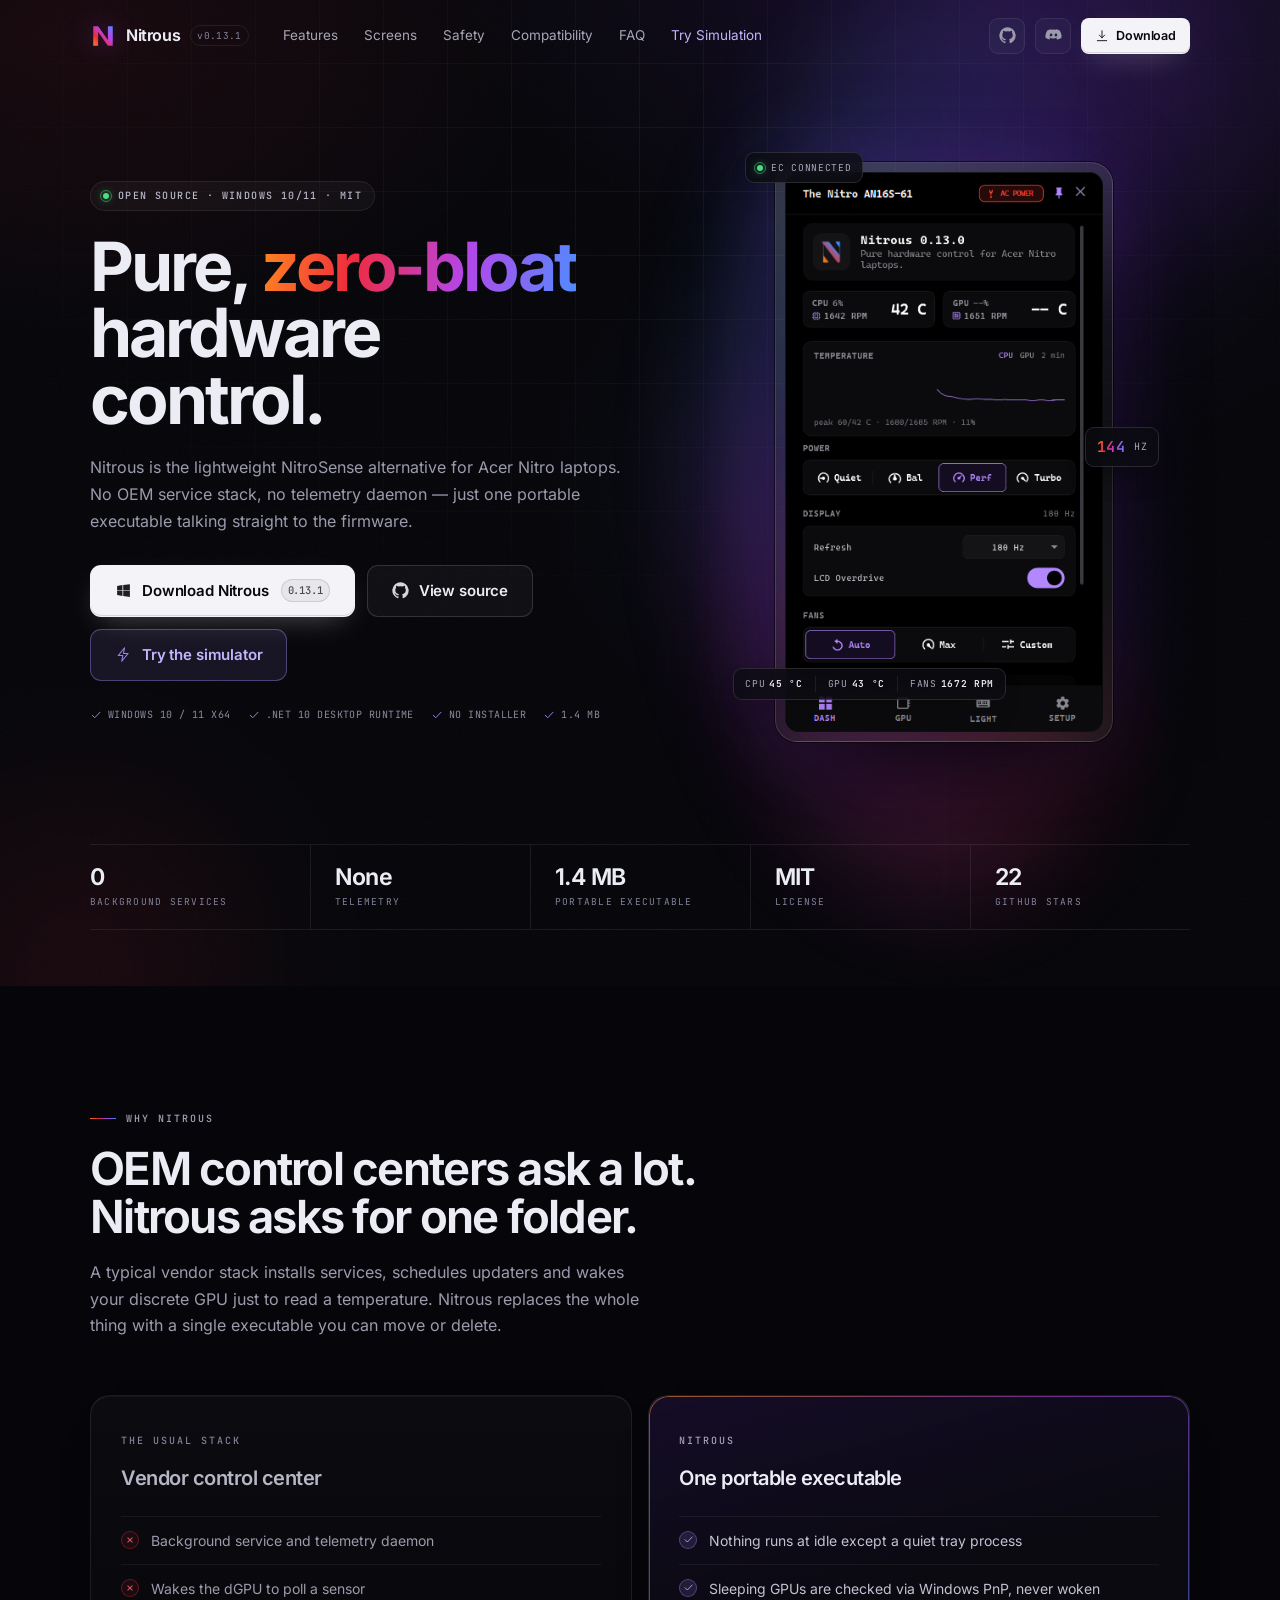
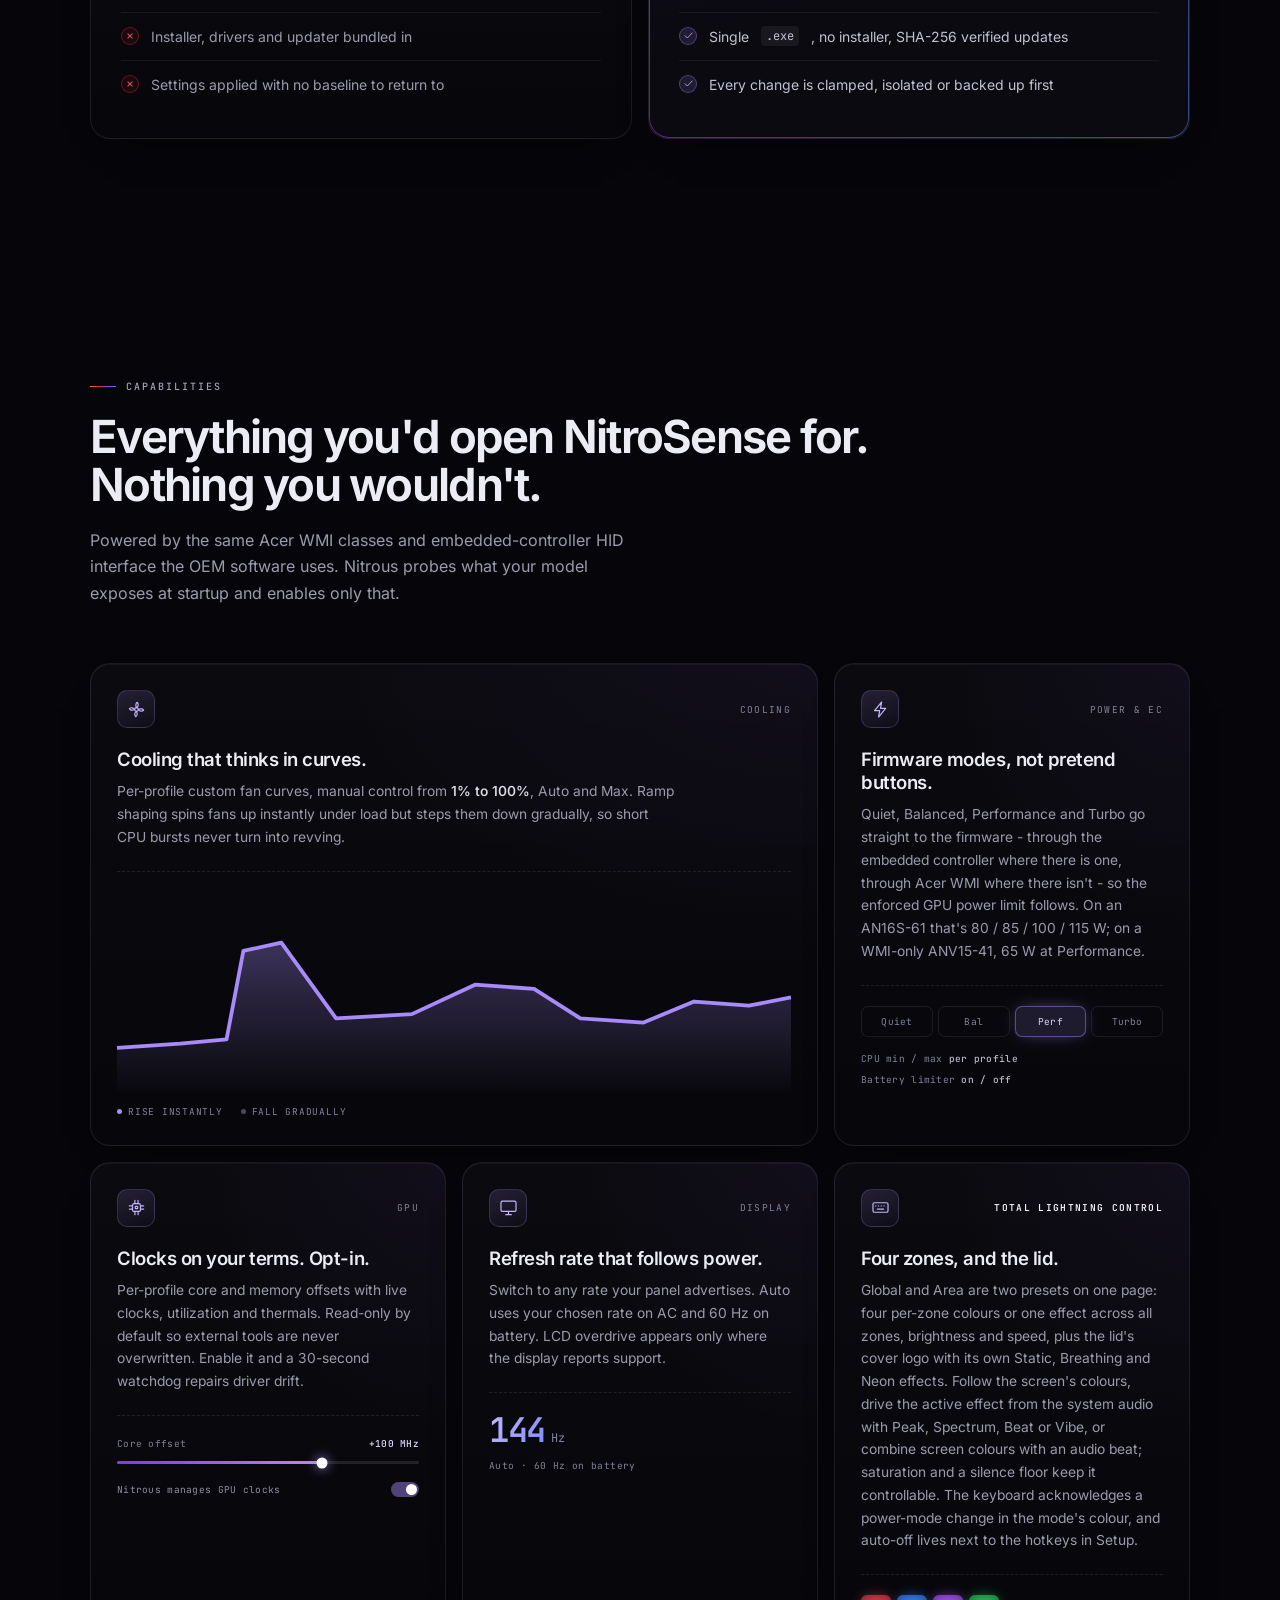
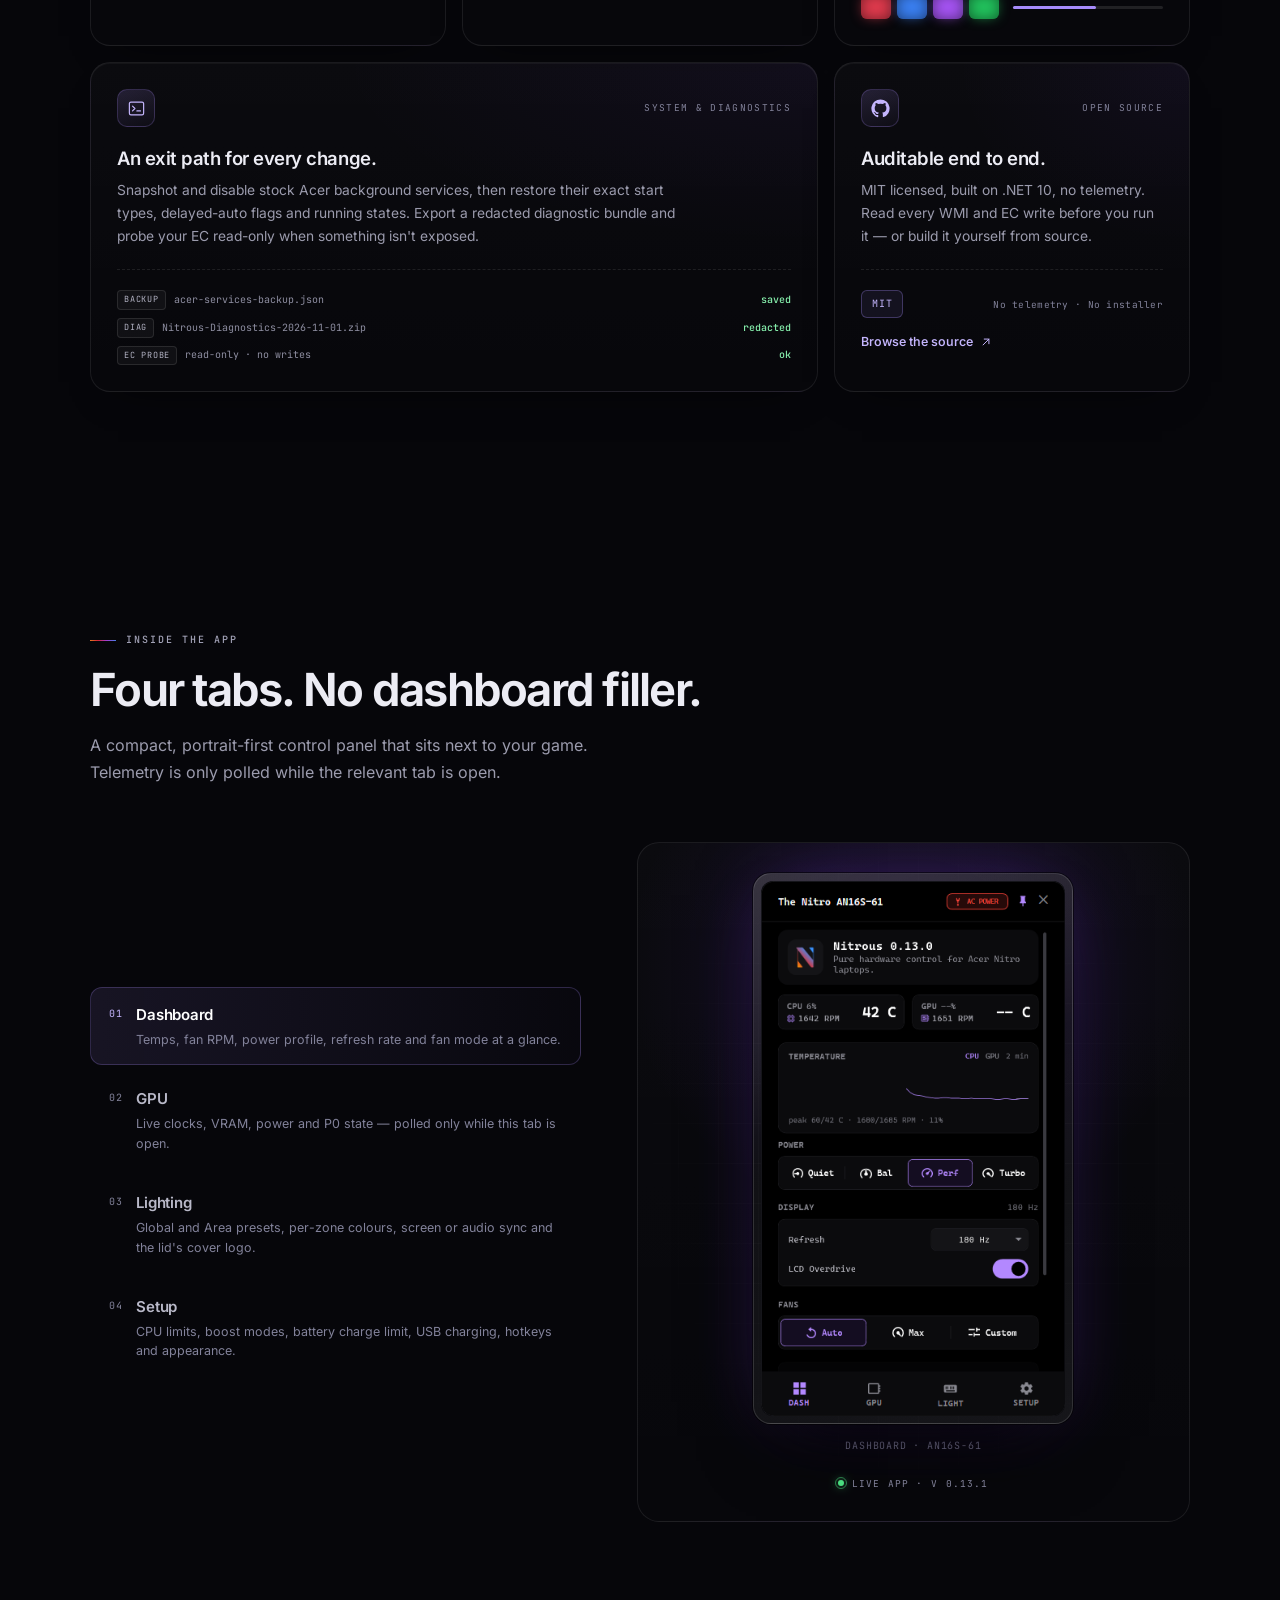
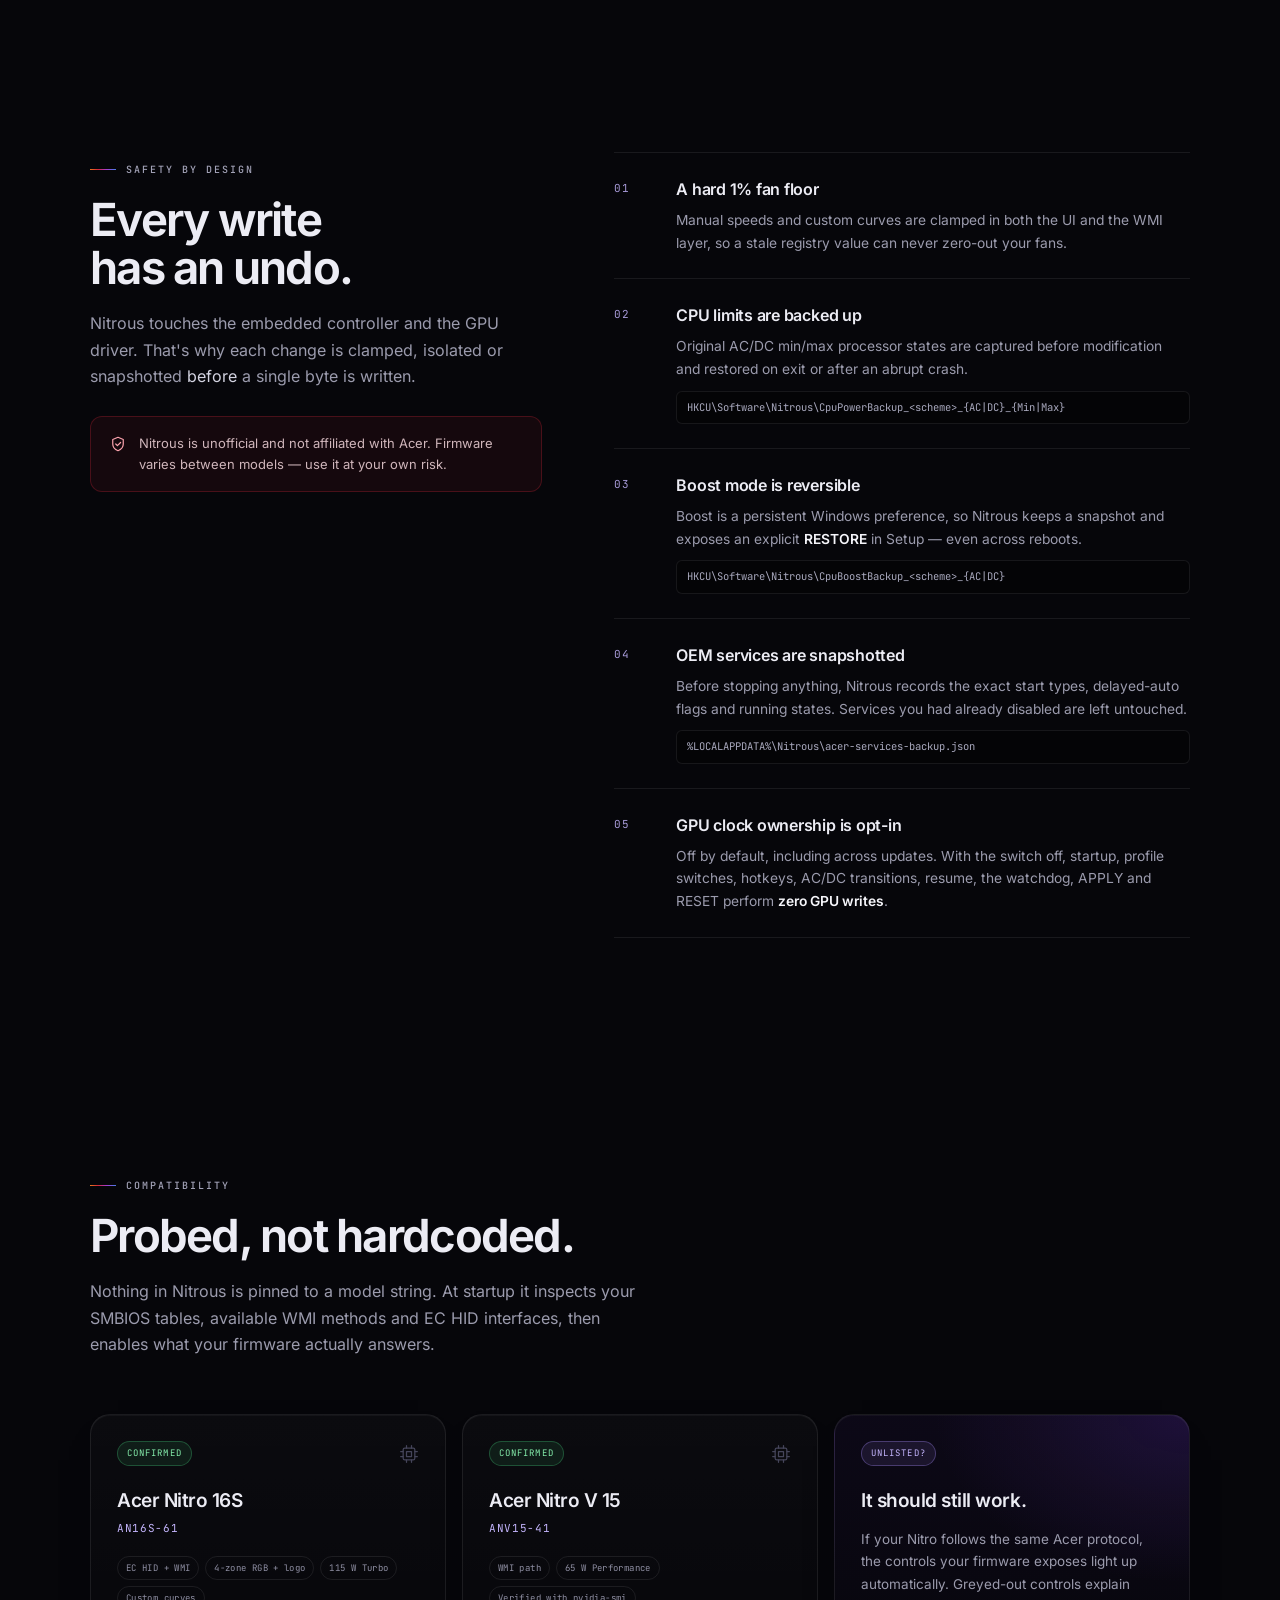
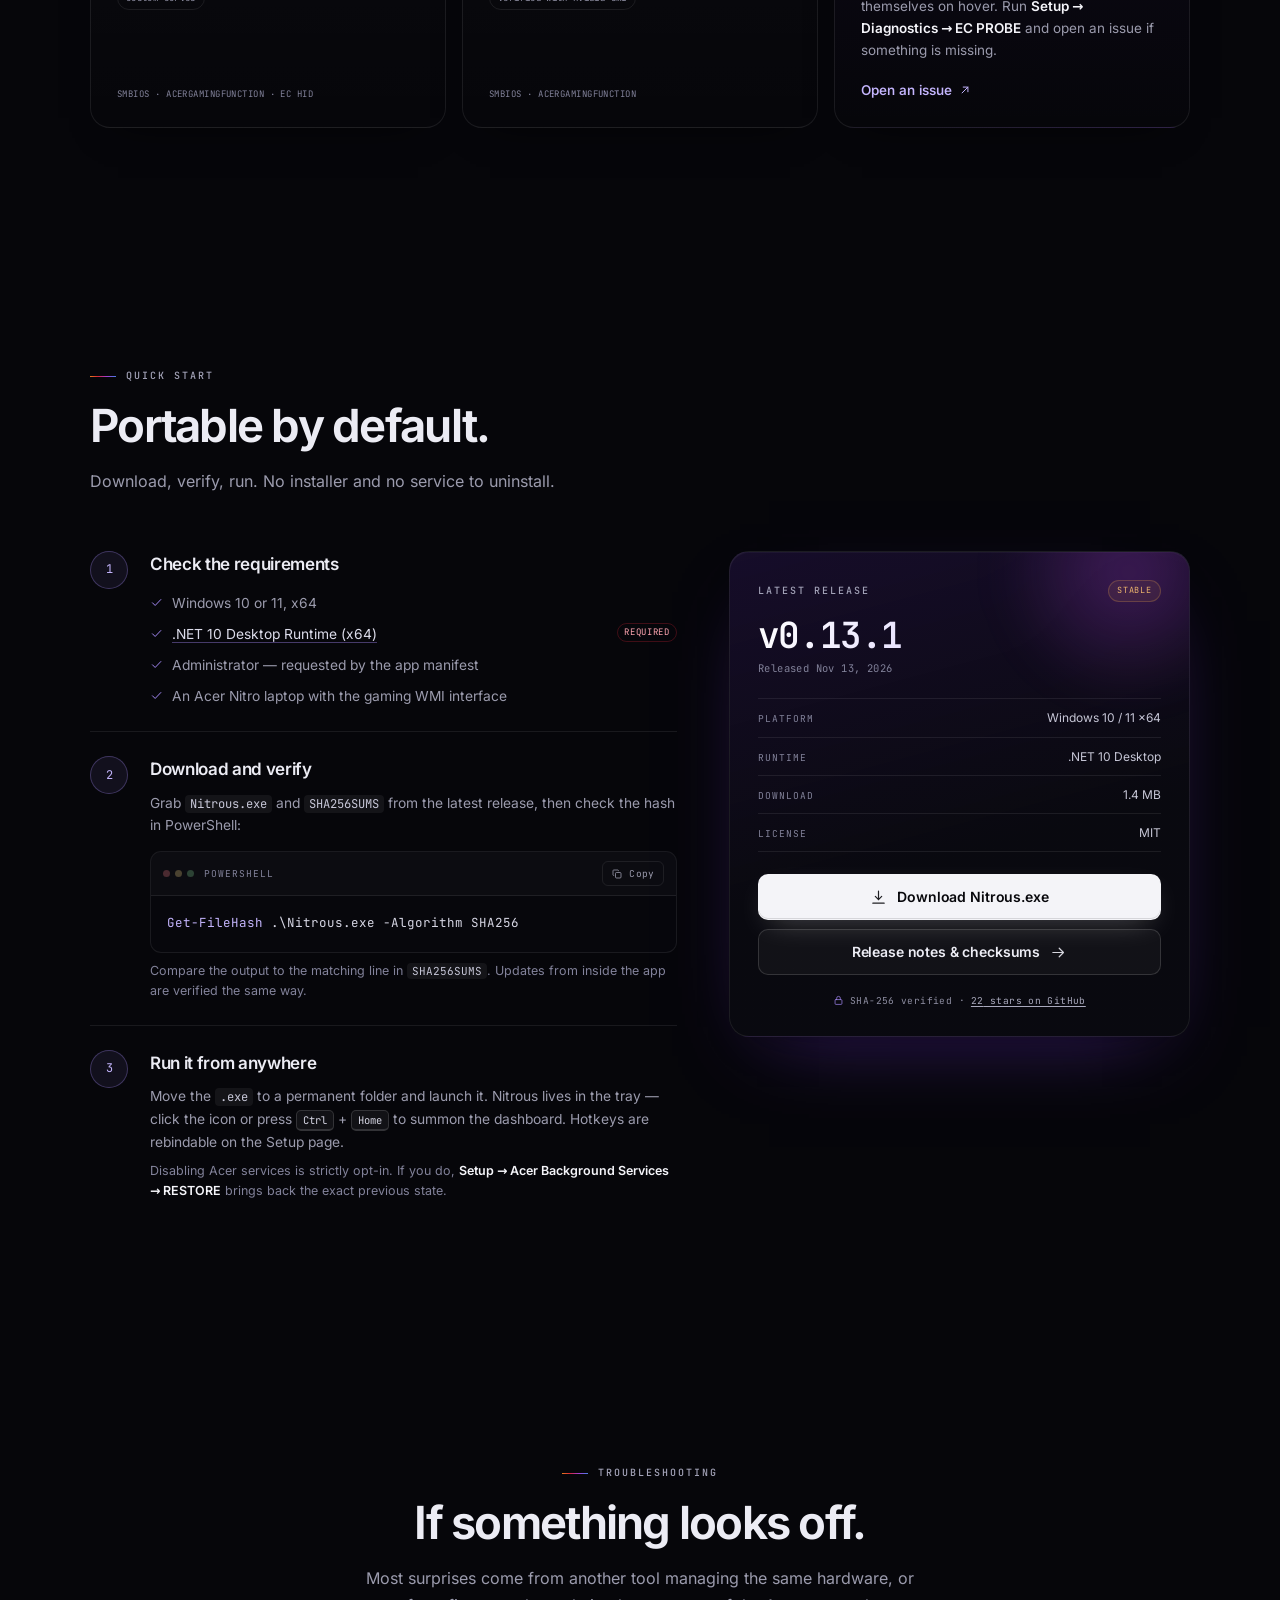
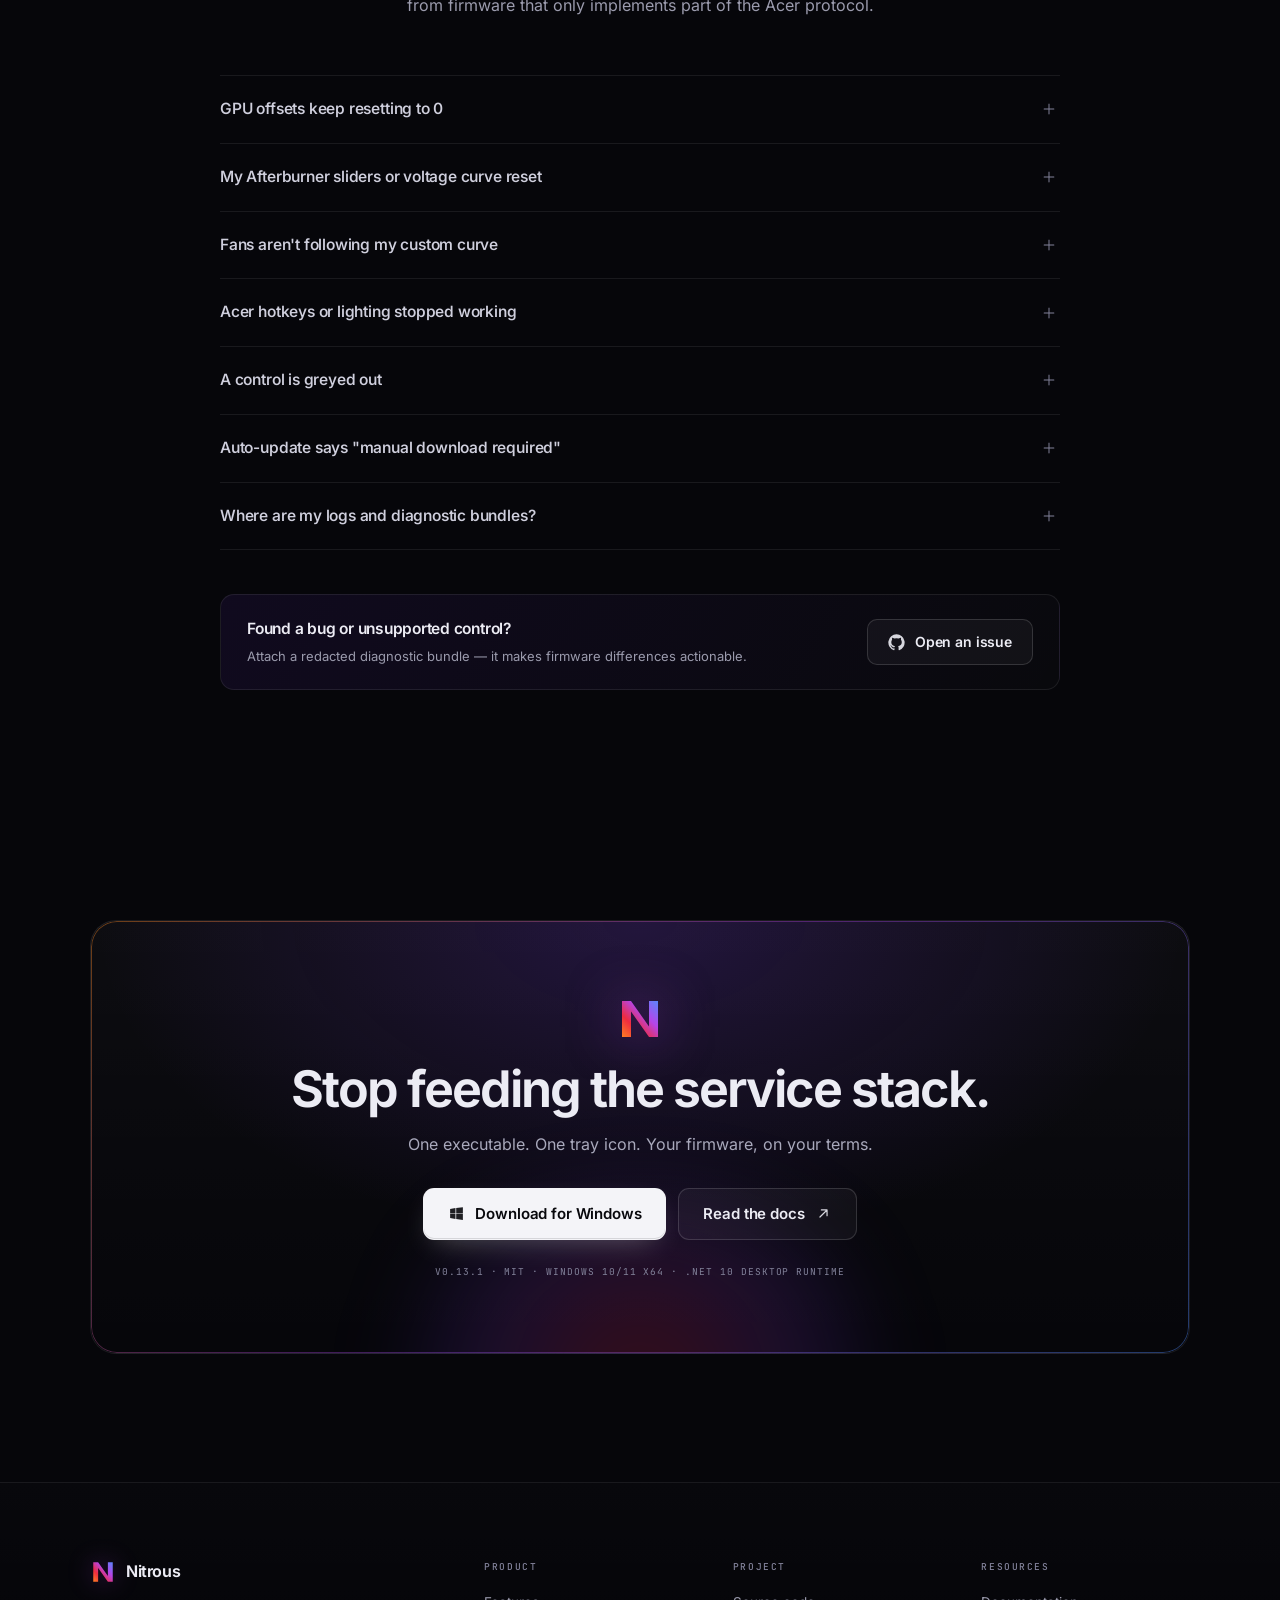
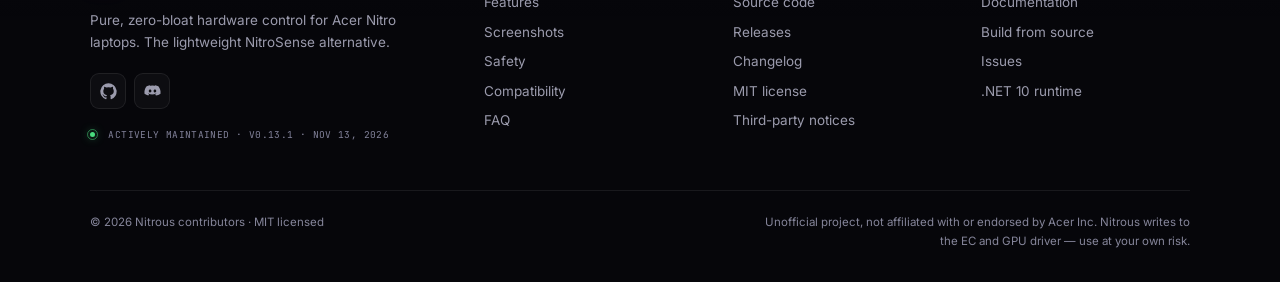
==== commit d4f5e696: "docs(licences): third-party notices and the missing font licences The site served Inter and JetBrain" ====
--- a/docs/index.html
+++ b/docs/index.html
@@ -1009,6 +1009,7 @@
           <a href="https://github.com/jeremyaliparo/nitrous/releases" target="_blank" rel="noopener">Releases</a>
           <a href="https://github.com/jeremyaliparo/nitrous/blob/master/CHANGELOG.md" target="_blank" rel="noopener">Changelog</a>
           <a href="https://github.com/jeremyaliparo/nitrous/blob/master/LICENSE" target="_blank" rel="noopener">MIT license</a>
+          <a href="https://github.com/jeremyaliparo/nitrous/blob/master/THIRD-PARTY-NOTICES.md" target="_blank" rel="noopener">Third-party notices</a>
         </nav>
 
         <nav class="footer-col" aria-label="Resources">
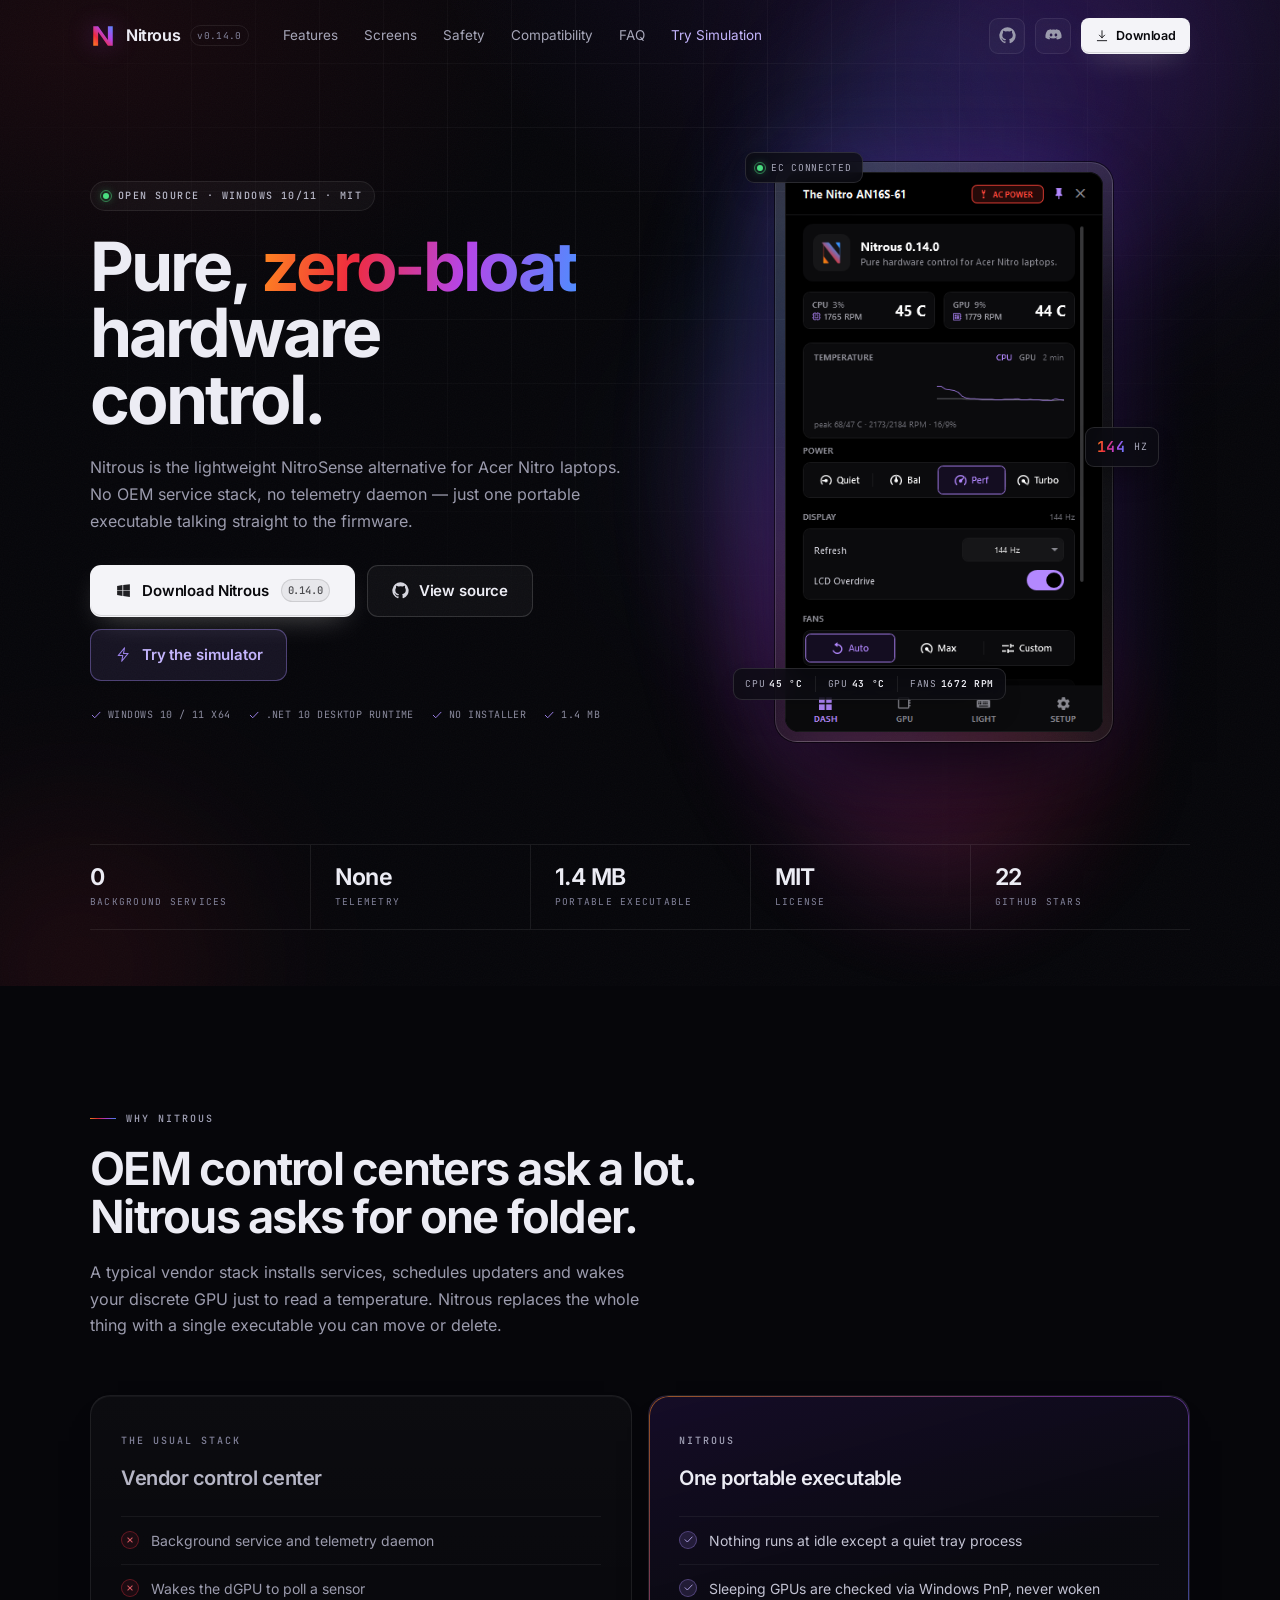
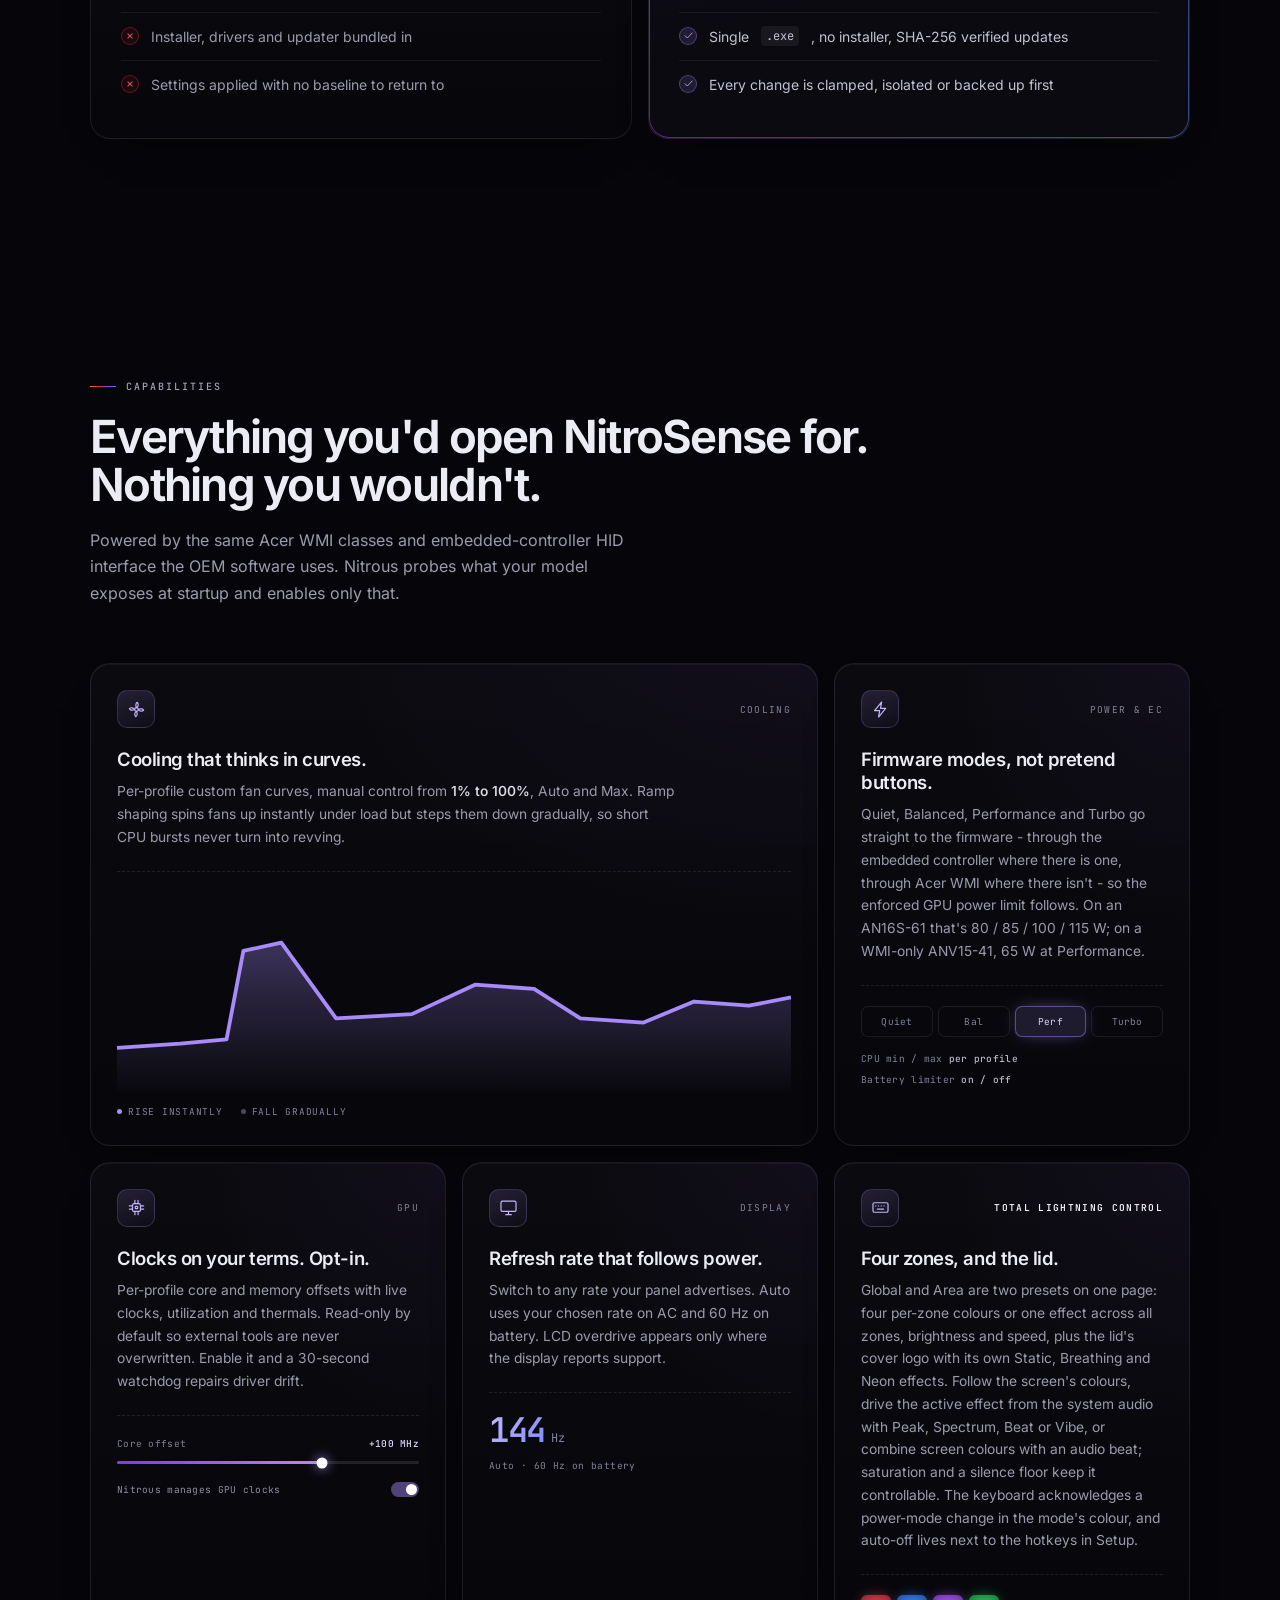
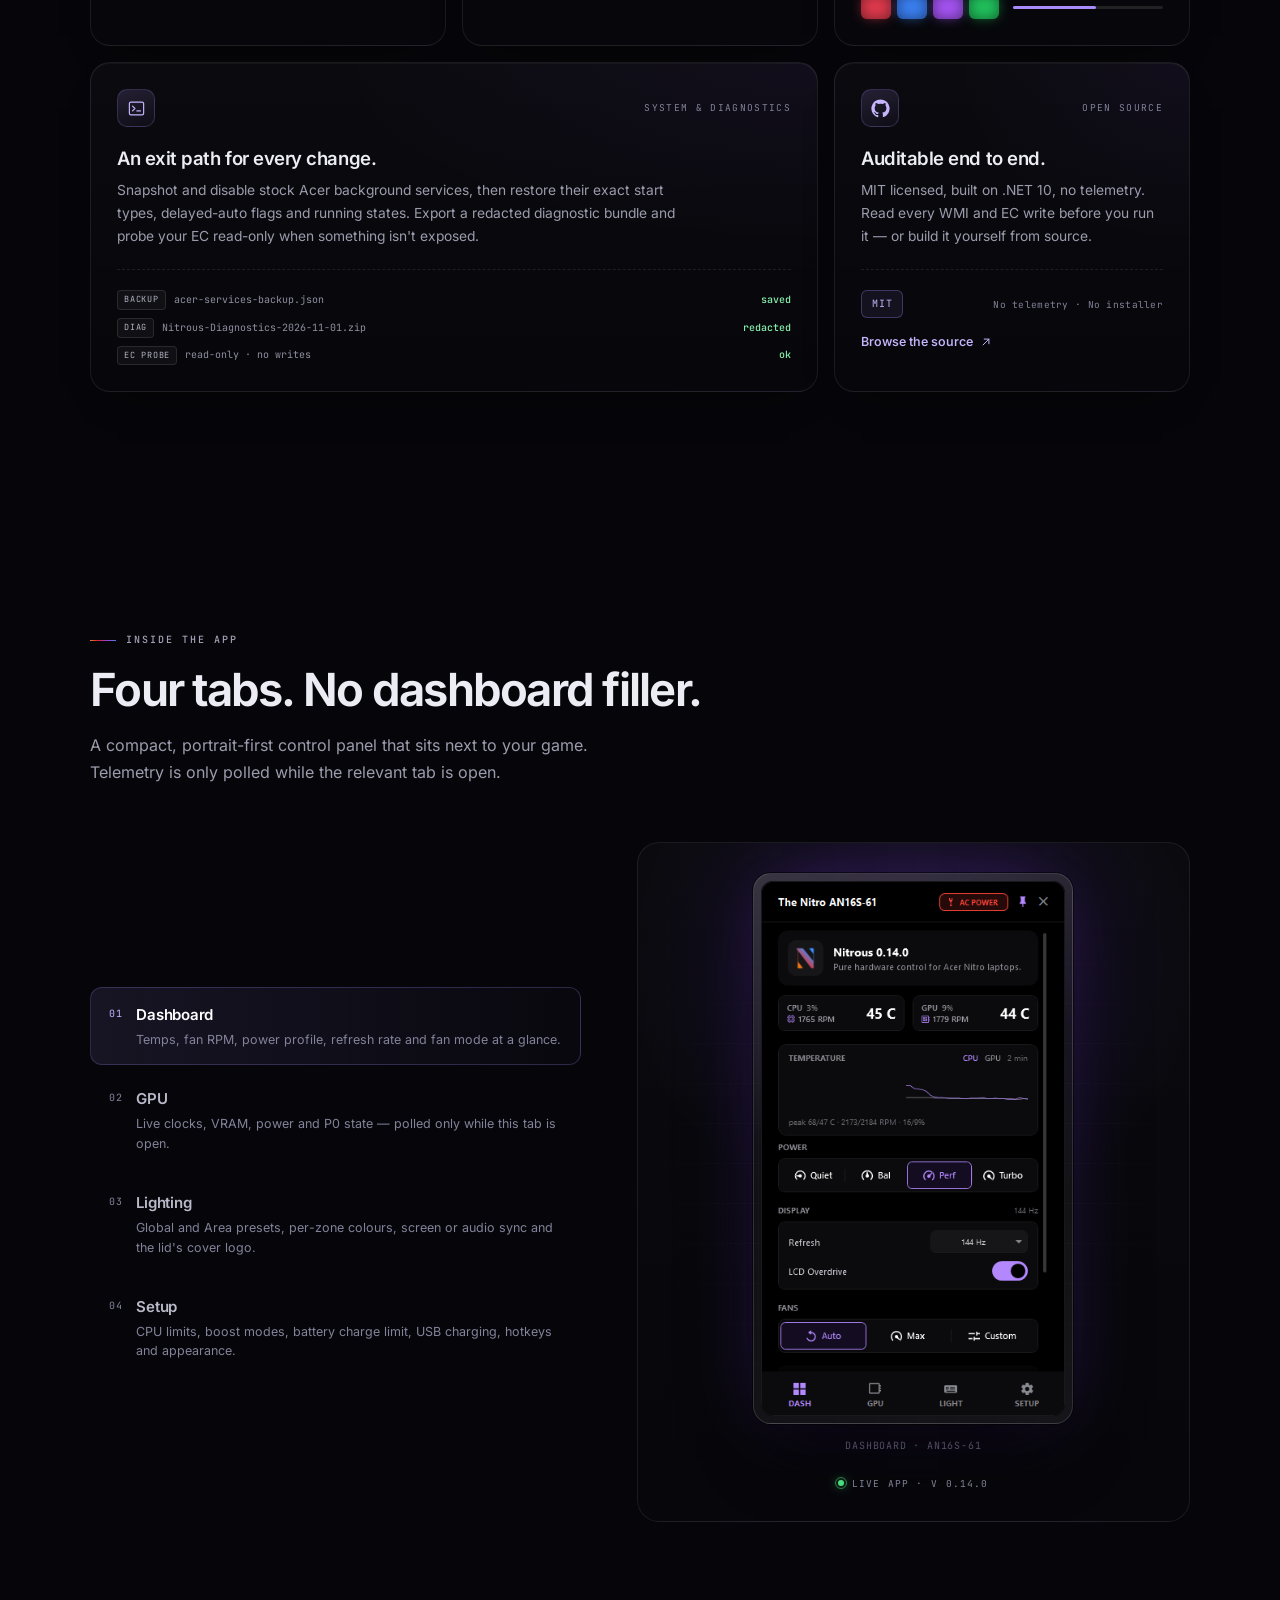
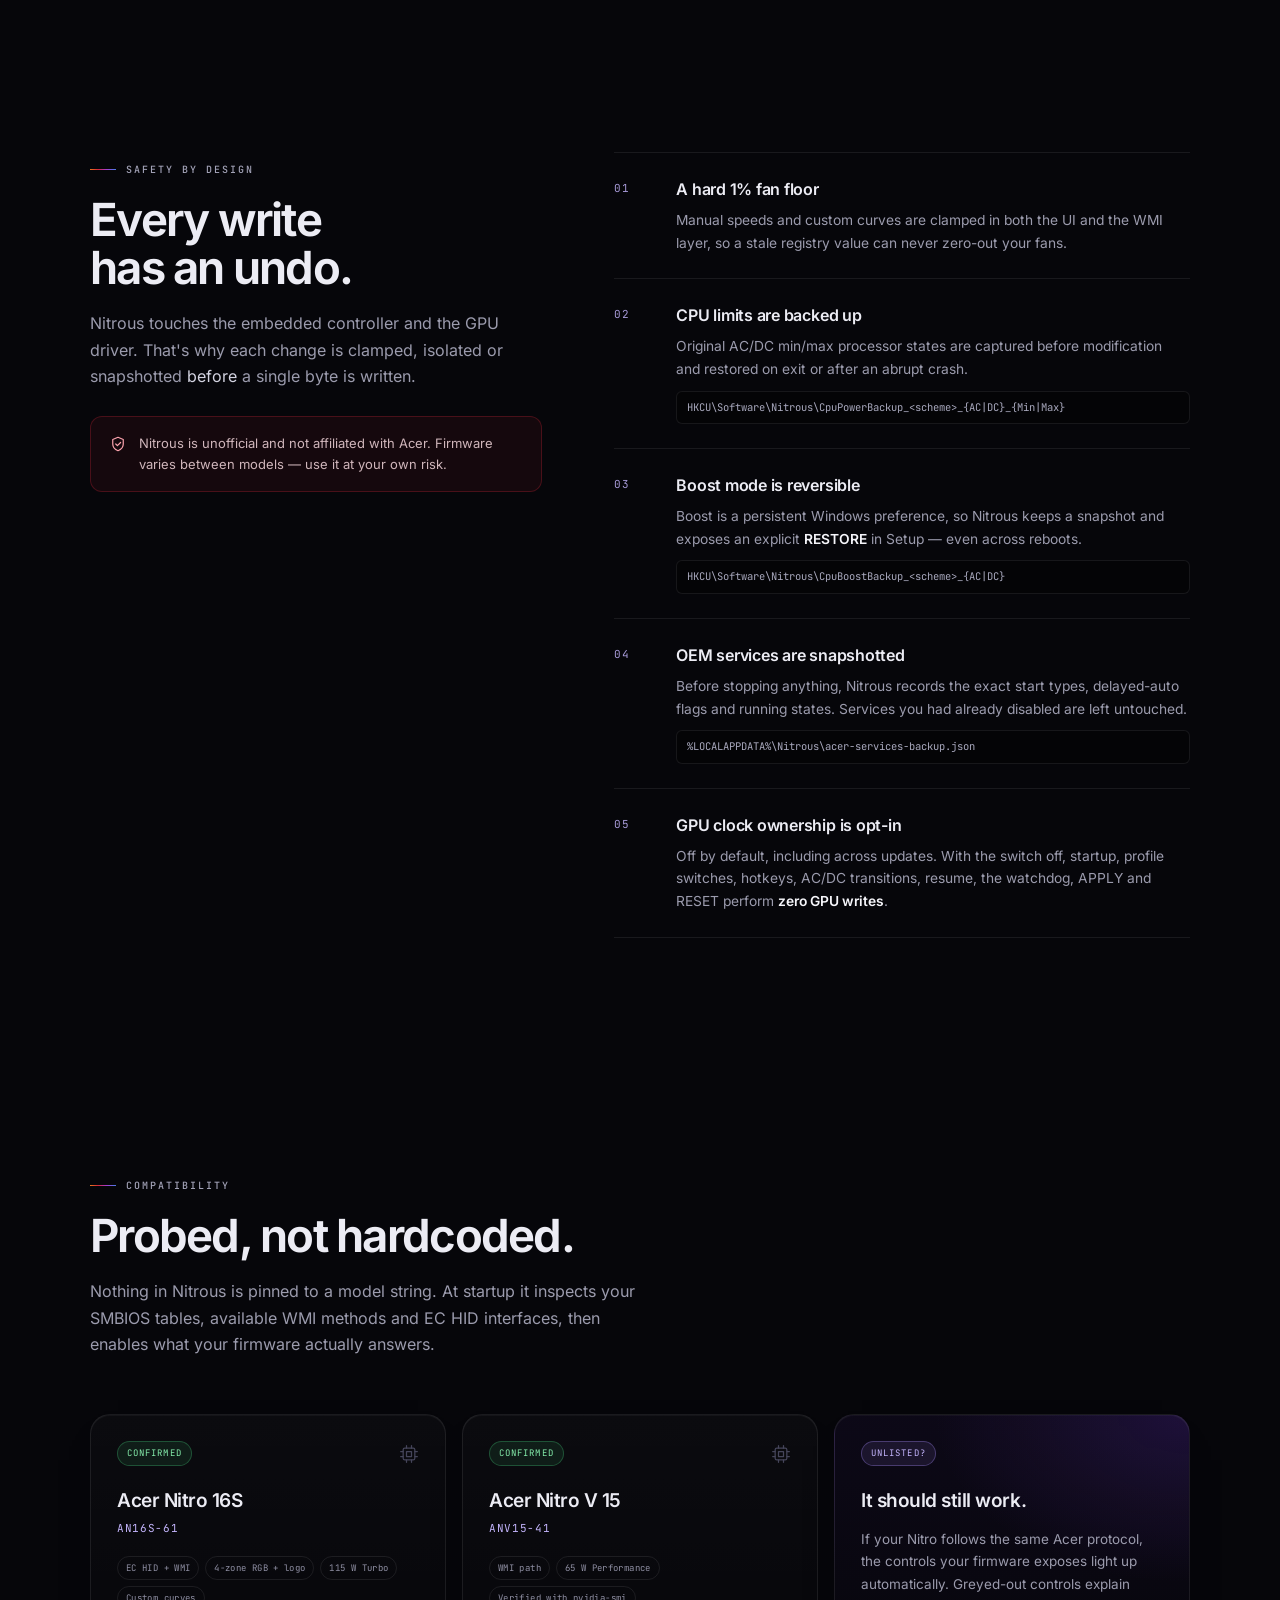
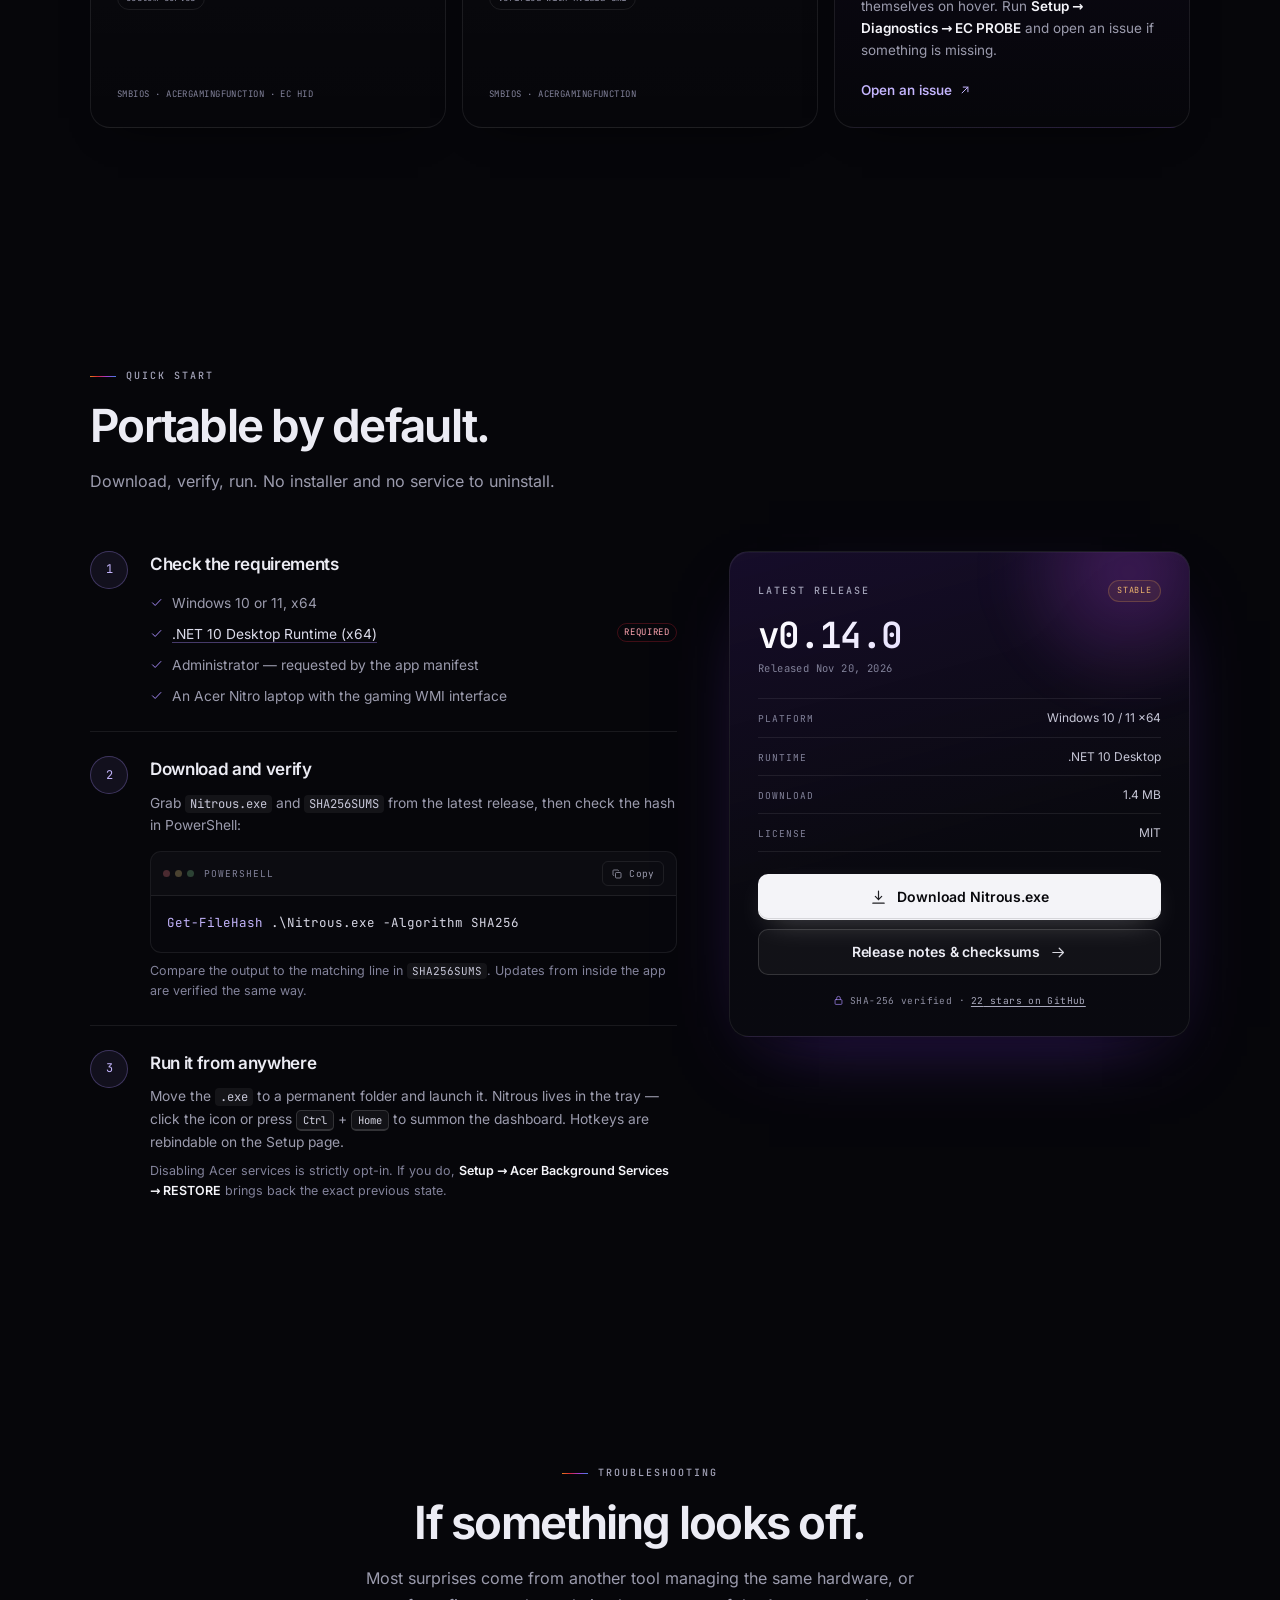
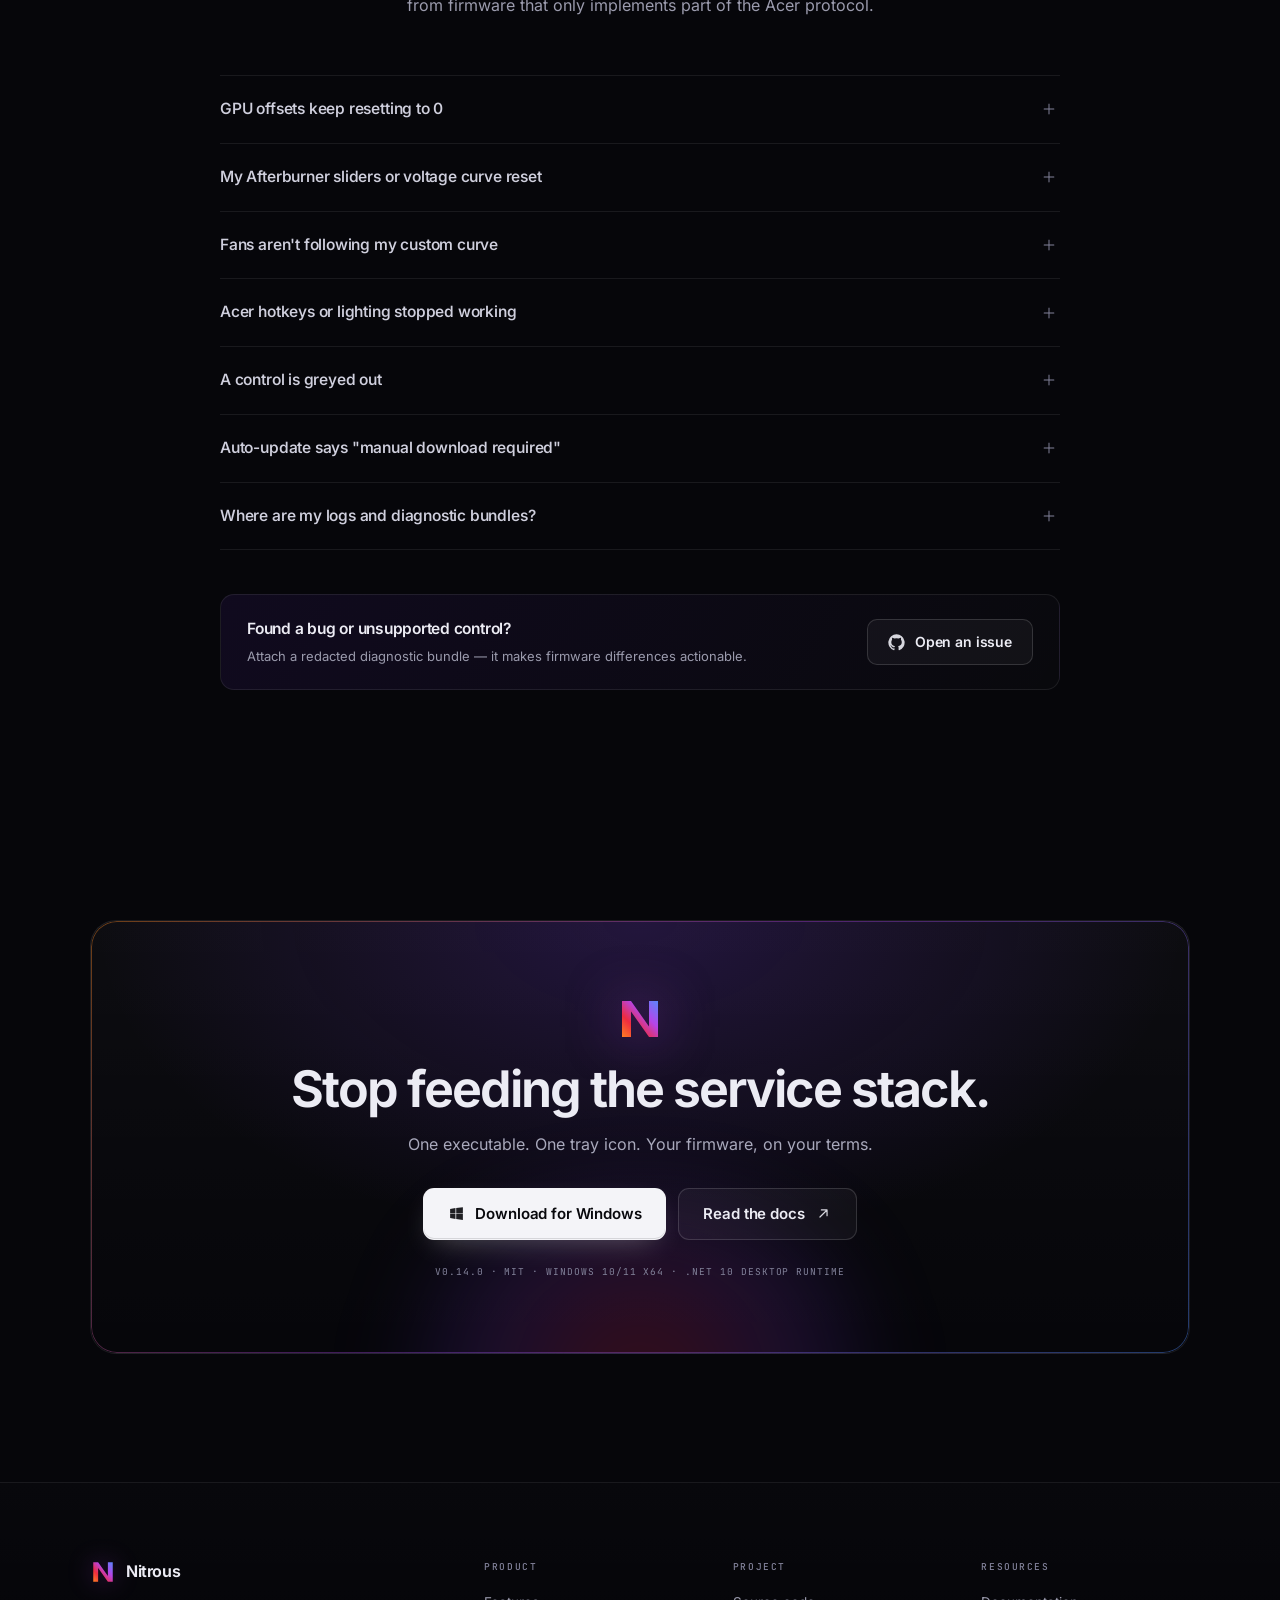
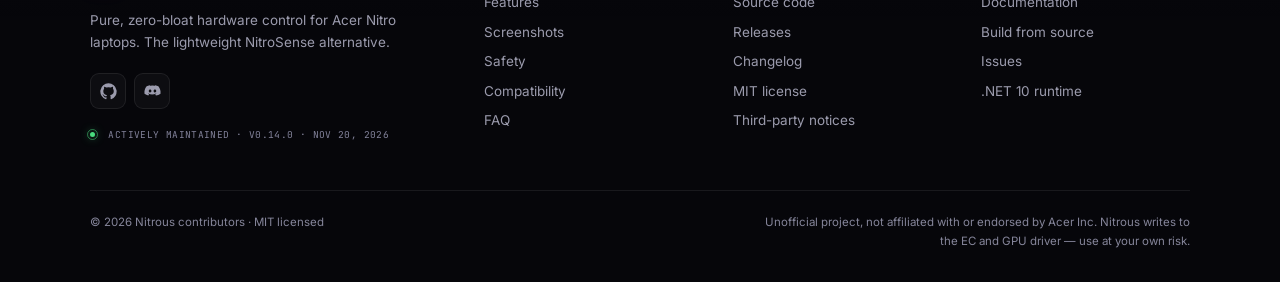
==== commit fef92669: "docs(site): 0.14.0 in the no-JS fallbacks and structured data main.js fills [data-gh-version] from t" ====
--- a/docs/index.html
+++ b/docs/index.html
@@ -82,7 +82,7 @@
           "downloadUrl": "https://github.com/jeremyaliparo/nitrous/releases/latest/download/Nitrous.exe",
           "applicationCategory": "UtilitiesApplication",
           "operatingSystem": "Windows 10, Windows 11",
-          "softwareVersion": "0.13.1",
+          "softwareVersion": "0.14.0",
           "license": "https://github.com/jeremyaliparo/nitrous/blob/master/LICENSE",
           "softwareHelp": "https://github.com/jeremyaliparo/nitrous#readme",
           "releaseNotes": "https://github.com/jeremyaliparo/nitrous/blob/master/CHANGELOG.md",
@@ -220,7 +220,7 @@
       <a class="brand" href="#top">
         <svg class="brand-mark" viewBox="0 0 64 64" aria-hidden="true"><path d="M8 8h12l24 34V8h12v48H44L20 22v34H8z" fill="url(#nitroGrad)"/></svg>
         <span class="brand-name">Nitrous</span>
-        <span class="brand-tag">v<span data-gh-version>0.13.1</span></span>
+        <span class="brand-tag">v<span data-gh-version>0.14.0</span></span>
       </a>
 
       <nav class="nav" id="primary-nav" aria-label="Primary">
@@ -281,7 +281,7 @@
           <div class="hero-cta reveal delay-3">
             <a class="btn btn-primary btn-lg" href="https://github.com/jeremyaliparo/nitrous/releases/latest/download/Nitrous.exe">
               <svg class="icon" aria-hidden="true"><use href="#i-windows"/></svg>
-              Download Nitrous <span class="btn-version" data-gh-version>0.13.1</span>
+              Download Nitrous <span class="btn-version" data-gh-version>0.14.0</span>
             </a>
             <a class="btn btn-ghost btn-lg" href="https://github.com/jeremyaliparo/nitrous" target="_blank" rel="noopener">
               <svg class="icon" aria-hidden="true"><use href="#i-github"/></svg>
@@ -623,7 +623,7 @@
                 <figcaption>Setup · power and battery</figcaption>
               </figure>
             </div>
-            <p class="shot-hint"><span class="pulse-dot" aria-hidden="true"></span>Live app · v<span data-gh-version>0.13.1</span></p>
+            <p class="shot-hint"><span class="pulse-dot" aria-hidden="true"></span>Live app · v<span data-gh-version>0.14.0</span></p>
           </div>
         </div>
       </div>
@@ -819,8 +819,8 @@
               <span class="eyebrow">Latest release</span>
               <span class="release-badge">Stable</span>
             </div>
-            <p class="release-version">v<span data-gh-version>0.13.1</span></p>
-            <p class="release-date">Released <span data-gh-date>Nov 13, 2026</span></p>
+            <p class="release-version">v<span data-gh-version>0.14.0</span></p>
+            <p class="release-date">Released <span data-gh-date>Nov 20, 2026</span></p>
 
             <dl class="release-rows">
               <div><dt>Platform</dt><dd>Windows 10 / 11 x64</dd></div>
@@ -965,7 +965,7 @@
               <svg class="icon" aria-hidden="true"><use href="#i-external"/></svg>
             </a>
           </div>
-          <p class="cta-foot">v<span data-gh-version>0.13.1</span> · MIT · Windows 10/11 x64 · .NET 10 Desktop Runtime</p>
+          <p class="cta-foot">v<span data-gh-version>0.14.0</span> · MIT · Windows 10/11 x64 · .NET 10 Desktop Runtime</p>
         </div>
       </div>
     </section>
@@ -990,7 +990,7 @@
           </div>
           <p class="footer-status">
             <span class="pulse-dot" aria-hidden="true"></span>
-            Actively maintained · v<span data-gh-version>0.13.1</span> · <span data-gh-date>Nov 13, 2026</span>
+            Actively maintained · v<span data-gh-version>0.14.0</span> · <span data-gh-date>Nov 20, 2026</span>
           </p>
         </div>
 
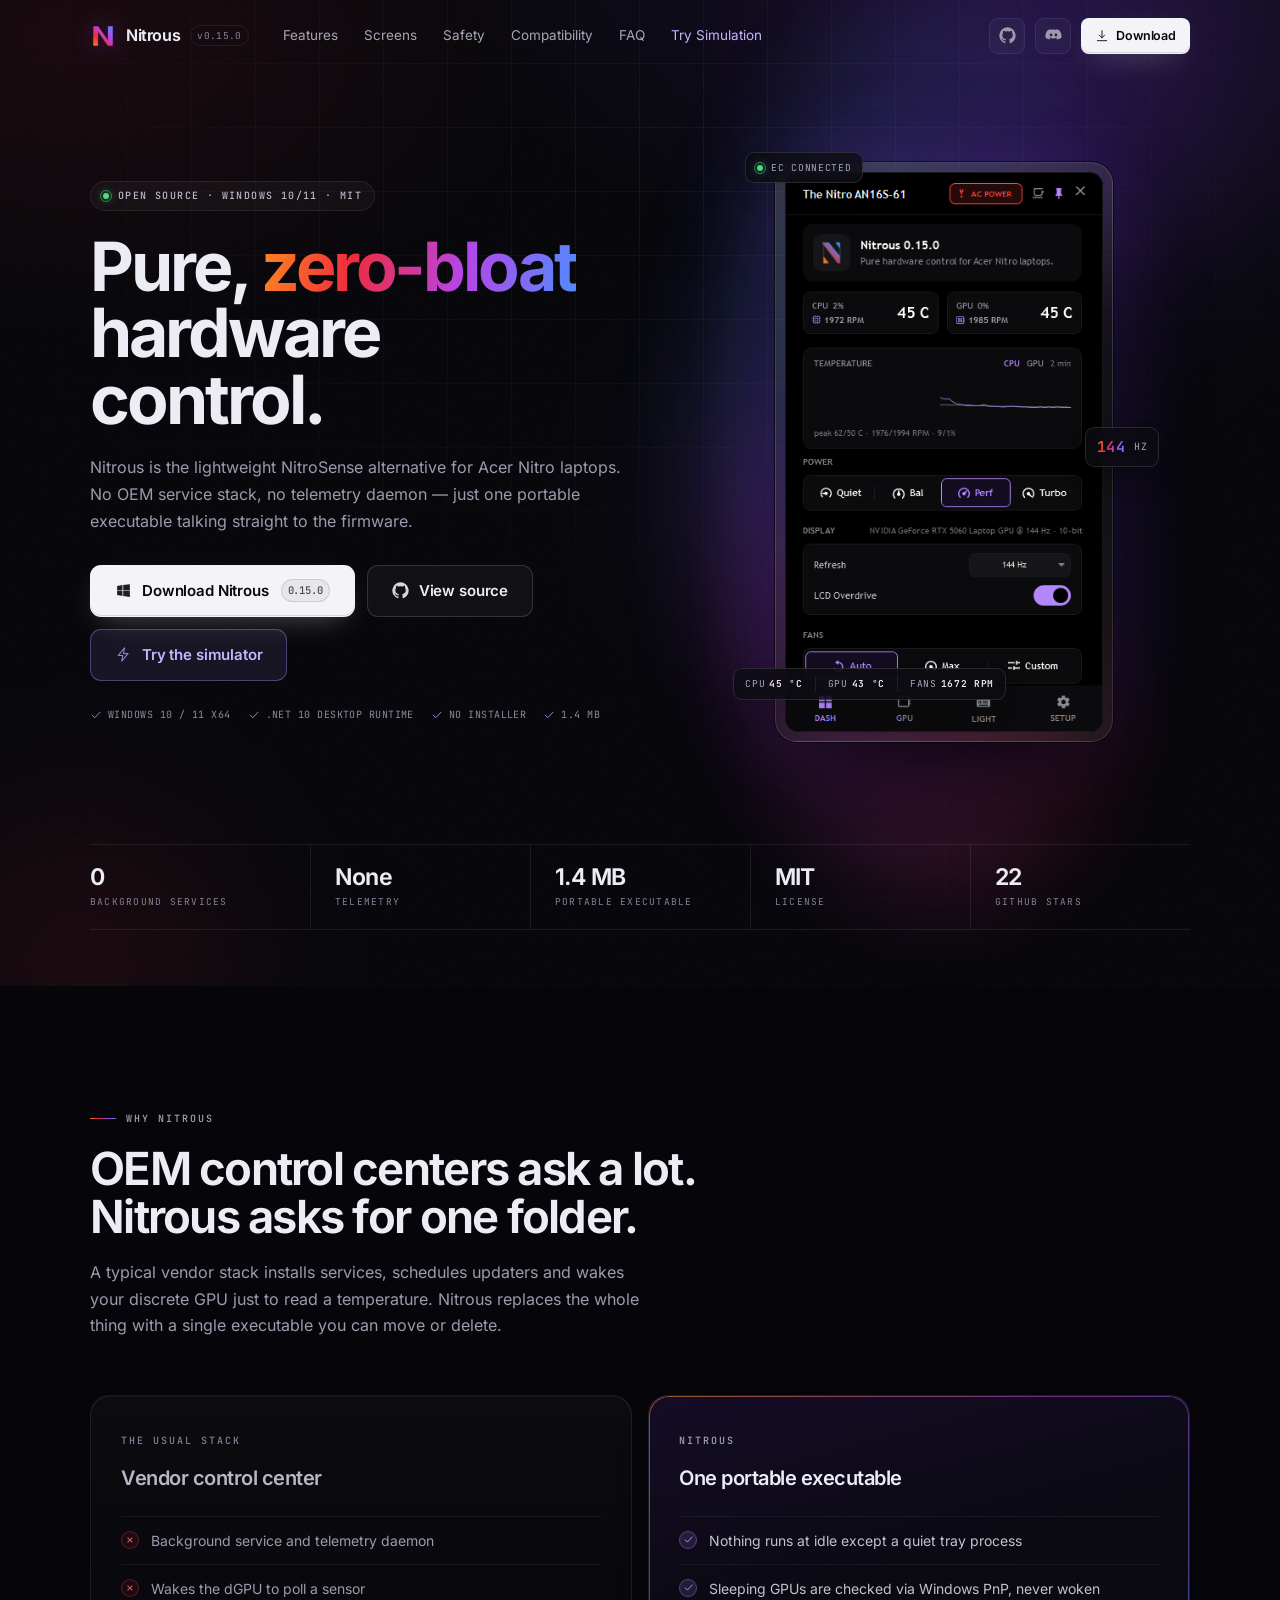
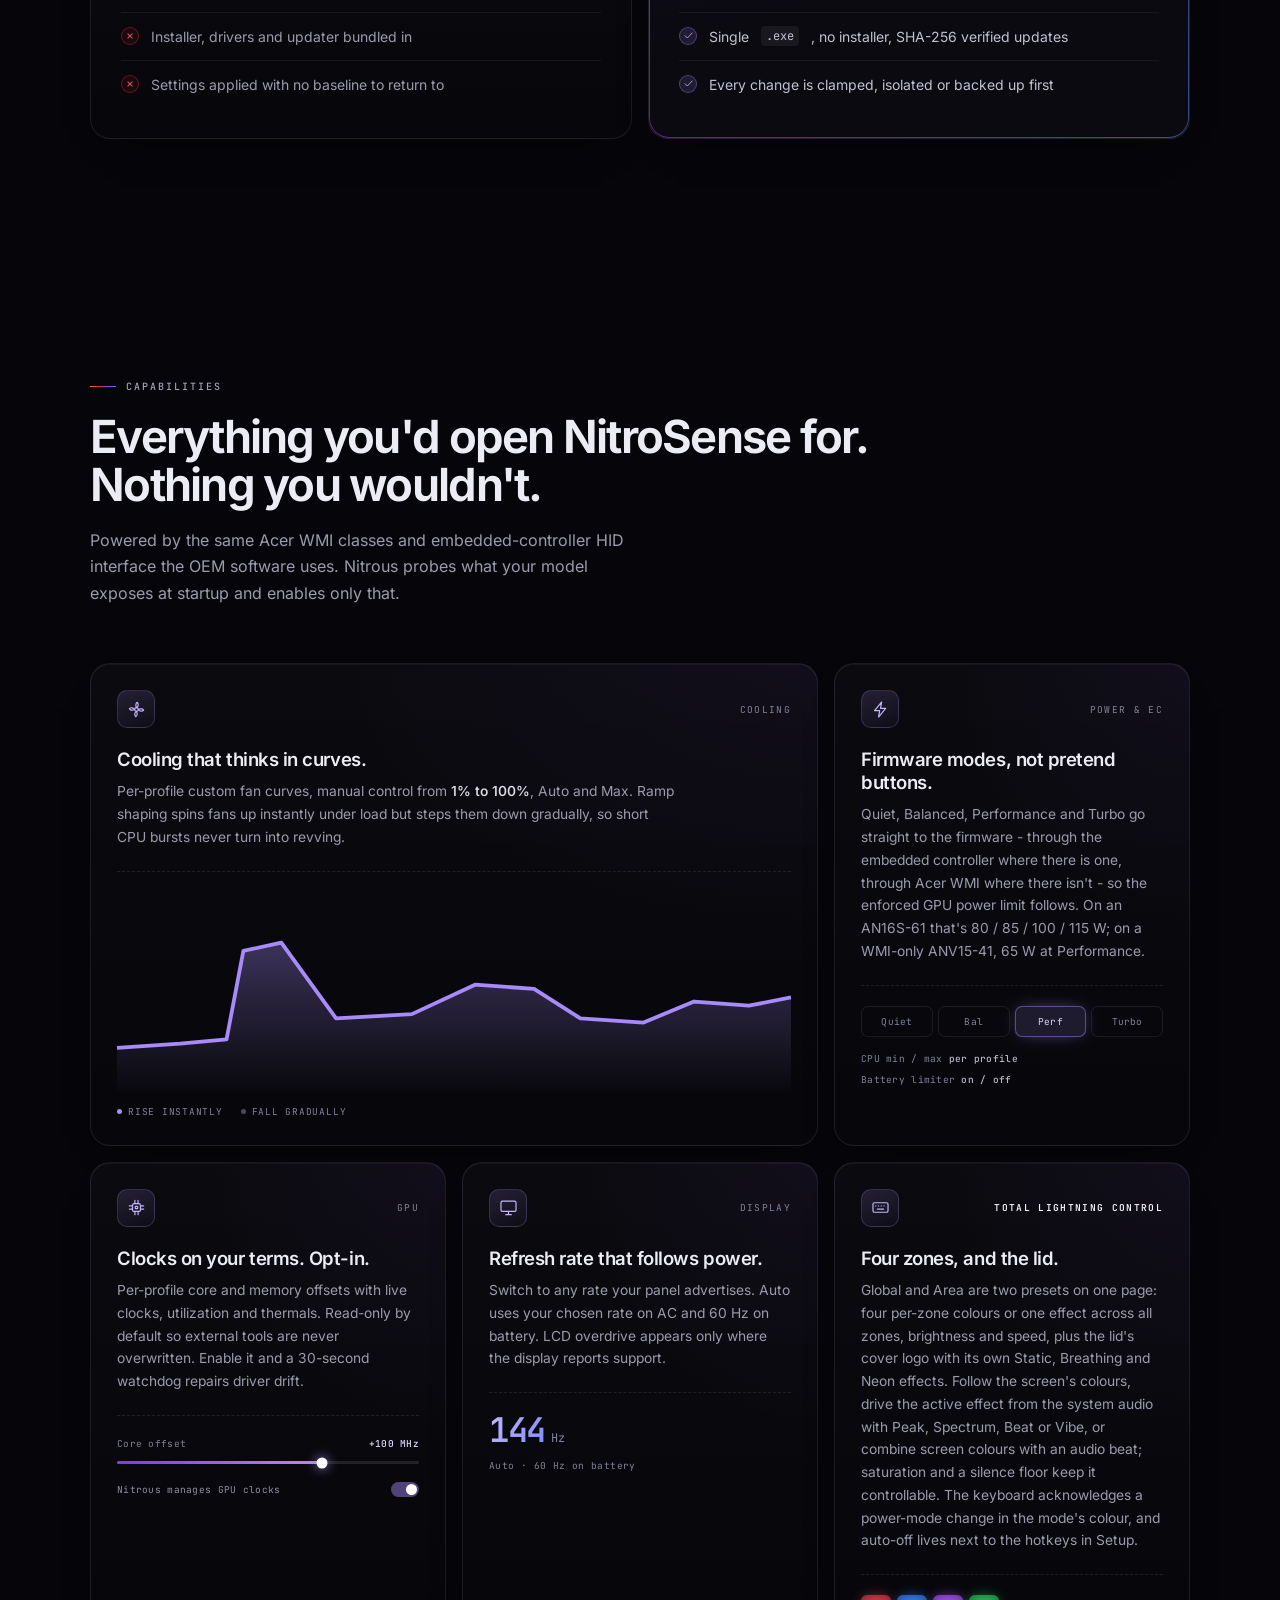
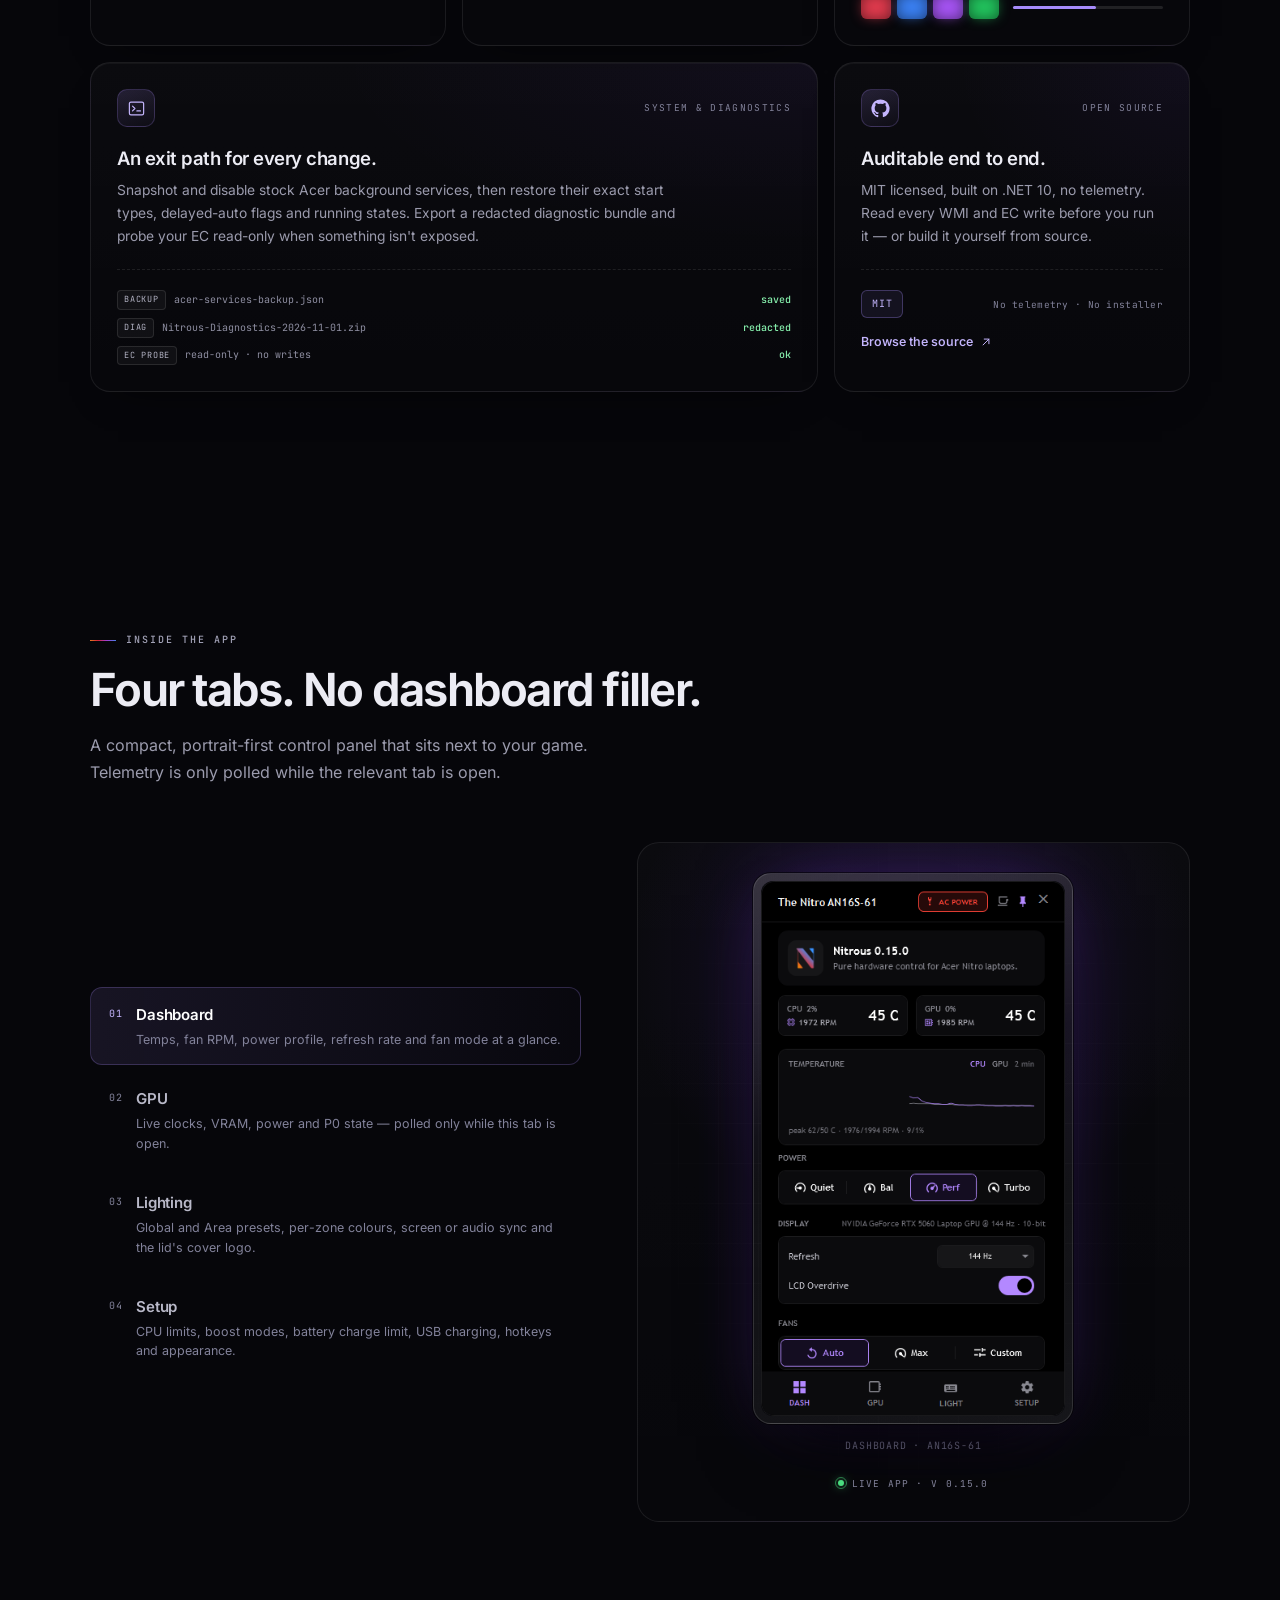
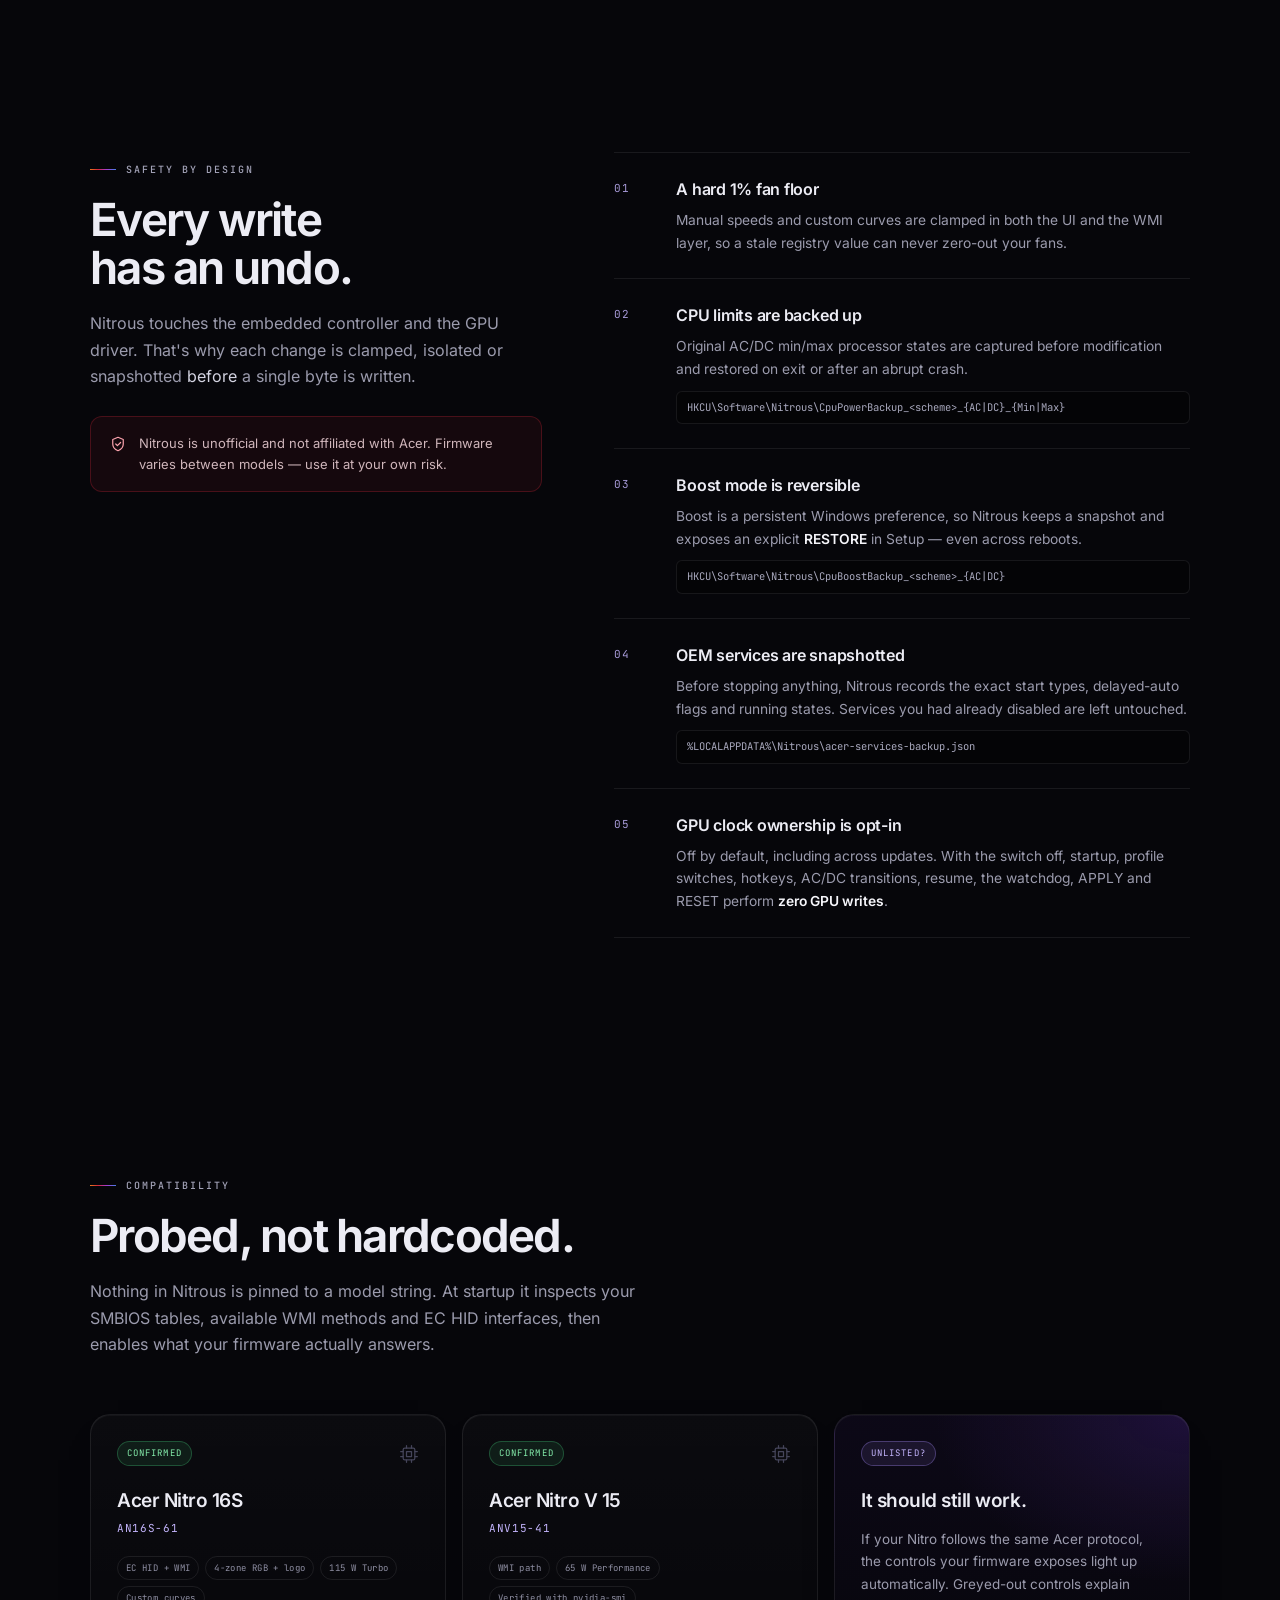
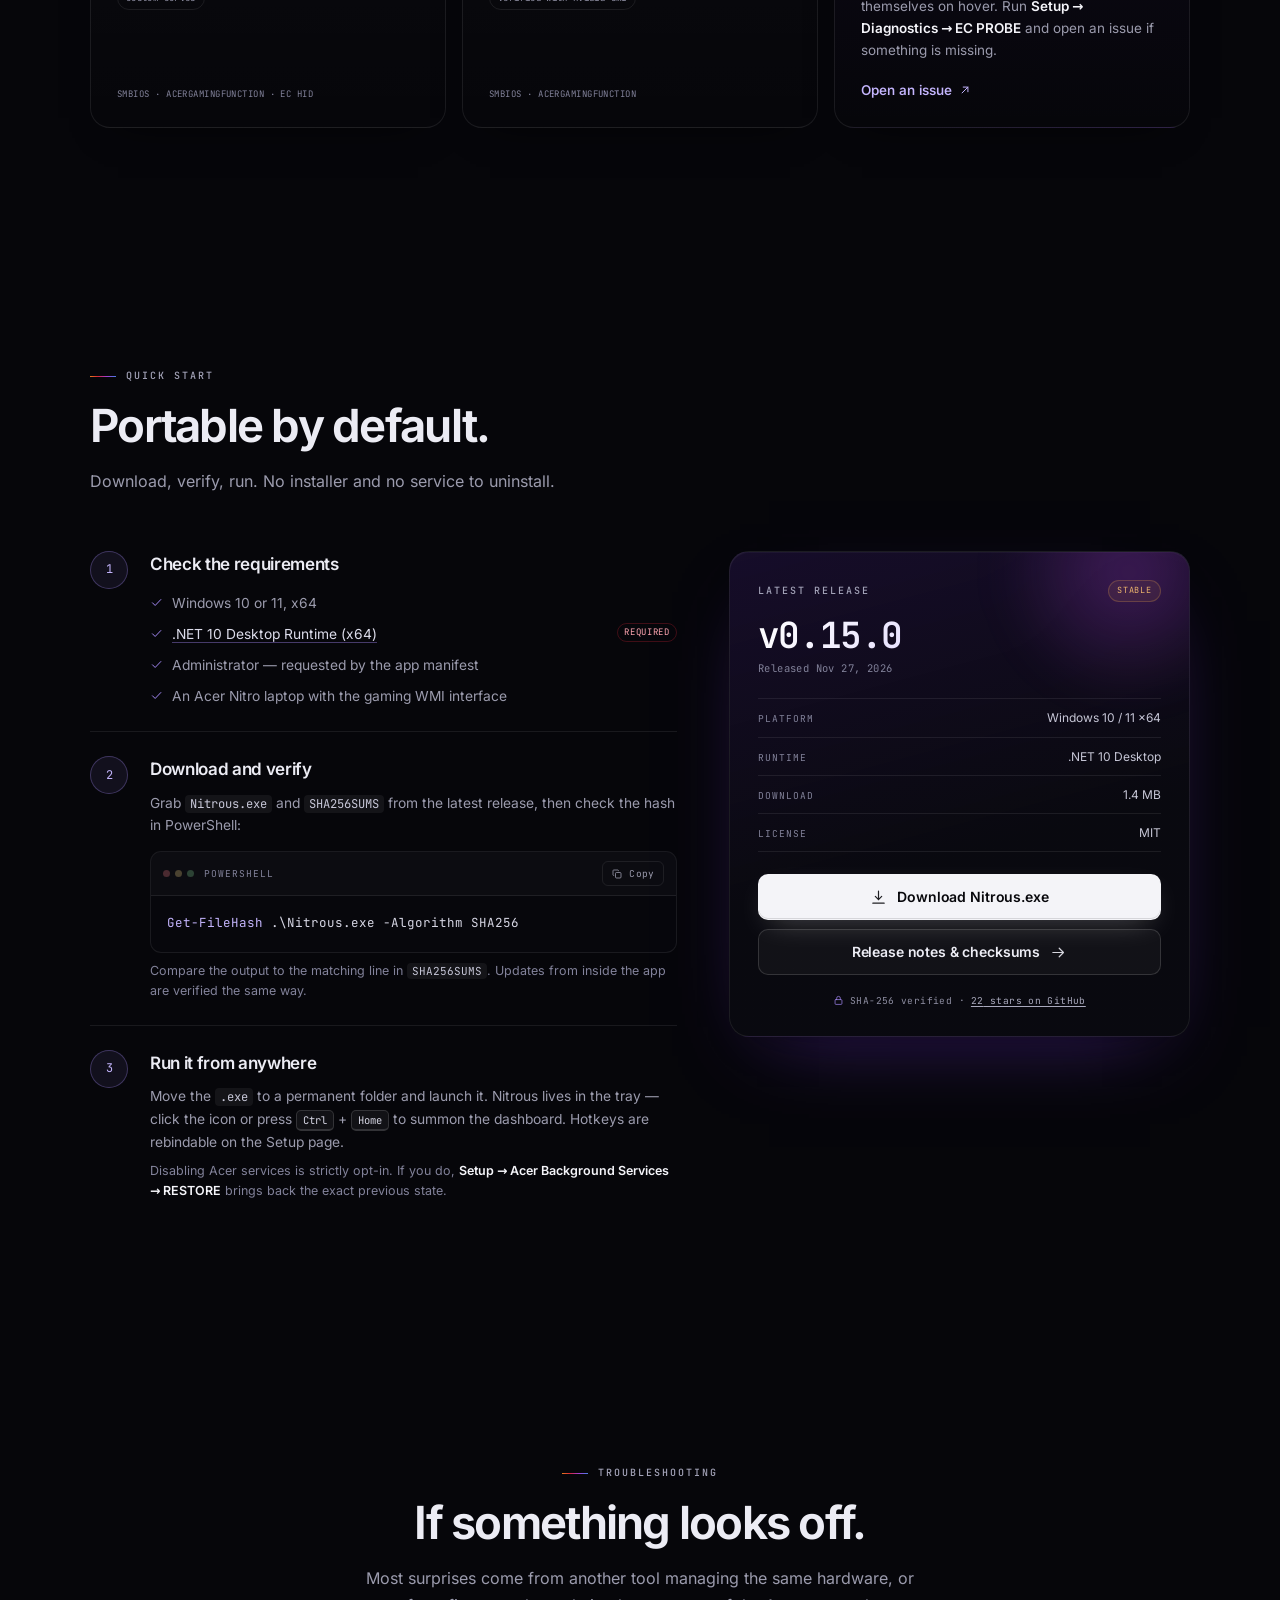
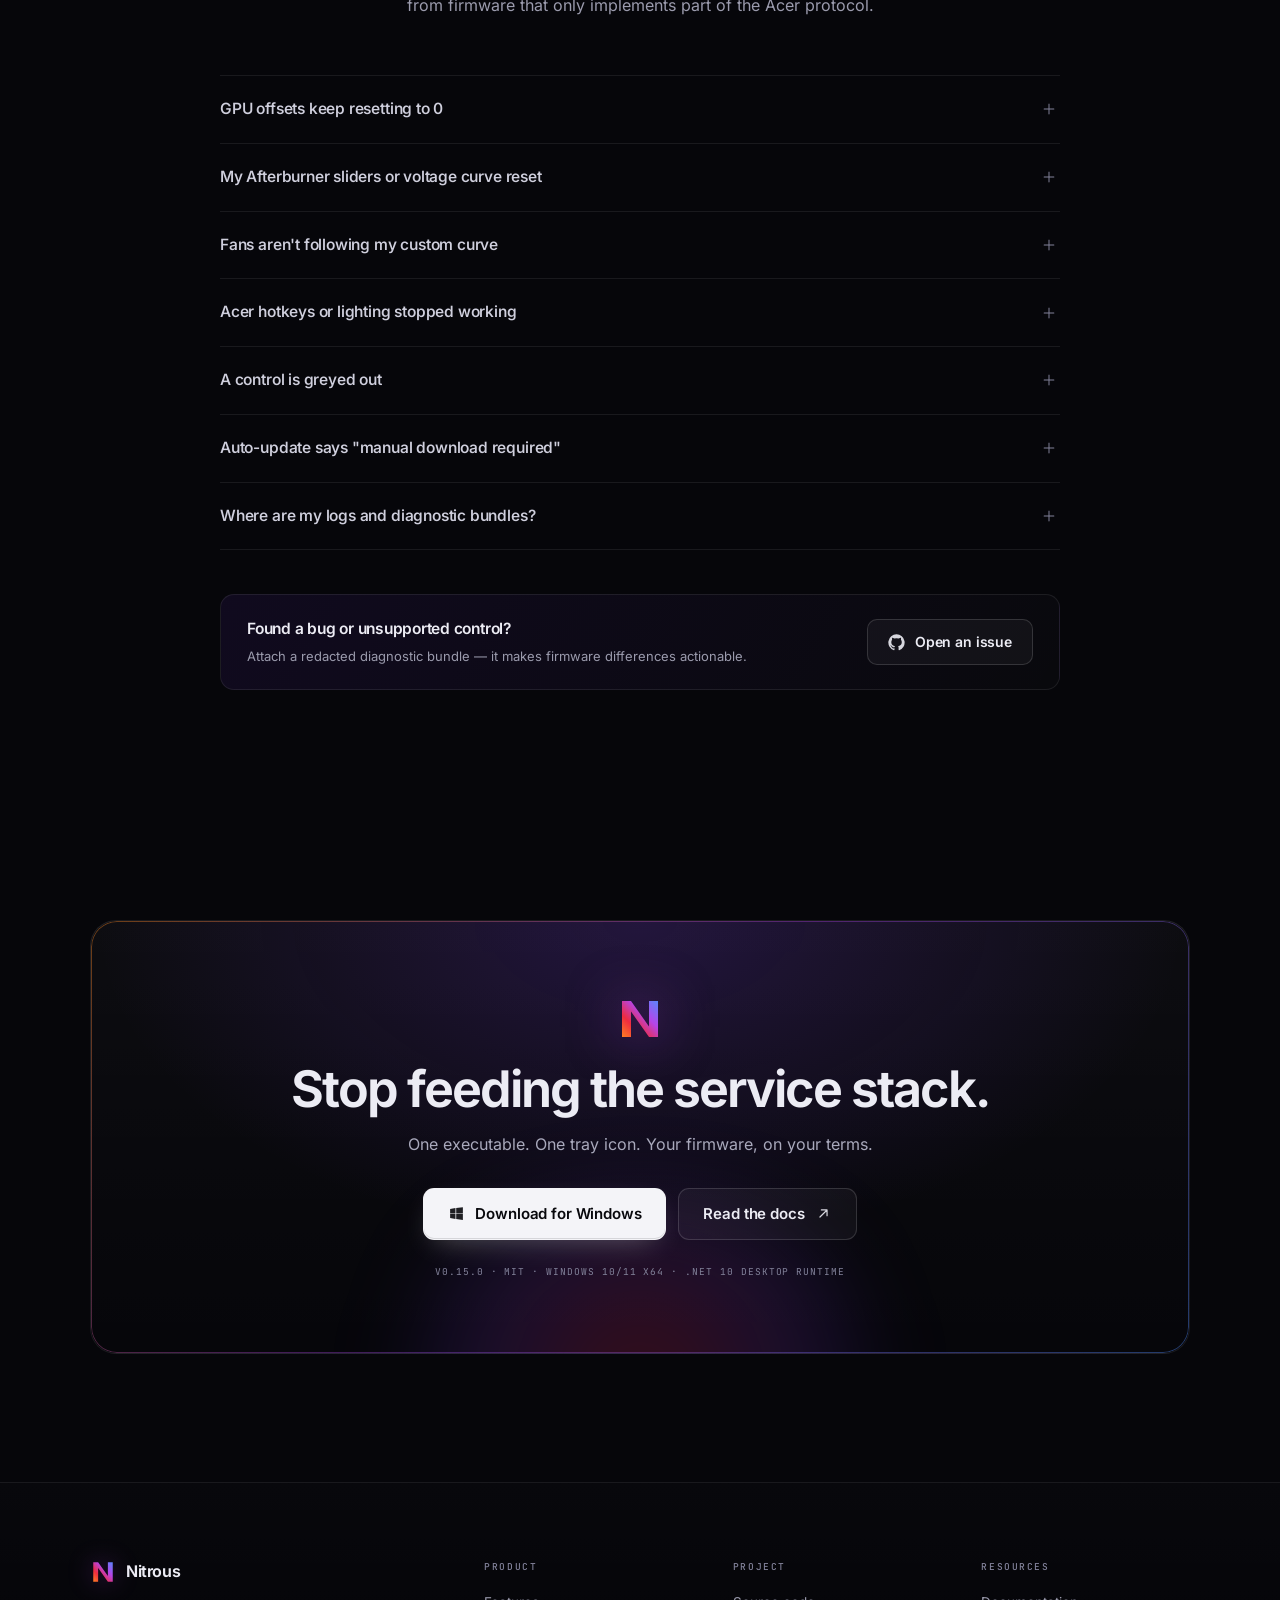
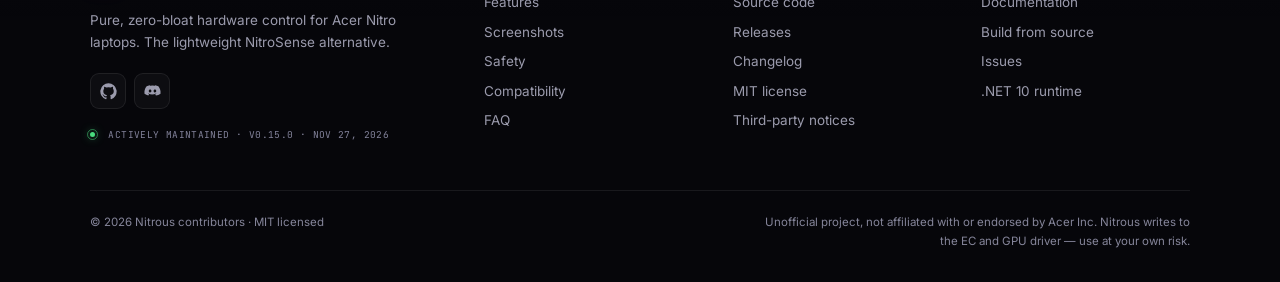
==== commit cb85e601: "docs(site): 0.15.0 screenshots, fallbacks and structured data Retakes the four page shots from the 0" ====
--- a/docs/index.html
+++ b/docs/index.html
@@ -82,7 +82,7 @@
           "downloadUrl": "https://github.com/jeremyaliparo/nitrous/releases/latest/download/Nitrous.exe",
           "applicationCategory": "UtilitiesApplication",
           "operatingSystem": "Windows 10, Windows 11",
-          "softwareVersion": "0.14.0",
+          "softwareVersion": "0.15.0",
           "license": "https://github.com/jeremyaliparo/nitrous/blob/master/LICENSE",
           "softwareHelp": "https://github.com/jeremyaliparo/nitrous#readme",
           "releaseNotes": "https://github.com/jeremyaliparo/nitrous/blob/master/CHANGELOG.md",
@@ -220,7 +220,7 @@
       <a class="brand" href="#top">
         <svg class="brand-mark" viewBox="0 0 64 64" aria-hidden="true"><path d="M8 8h12l24 34V8h12v48H44L20 22v34H8z" fill="url(#nitroGrad)"/></svg>
         <span class="brand-name">Nitrous</span>
-        <span class="brand-tag">v<span data-gh-version>0.14.0</span></span>
+        <span class="brand-tag">v<span data-gh-version>0.15.0</span></span>
       </a>
 
       <nav class="nav" id="primary-nav" aria-label="Primary">
@@ -281,7 +281,7 @@
           <div class="hero-cta reveal delay-3">
             <a class="btn btn-primary btn-lg" href="https://github.com/jeremyaliparo/nitrous/releases/latest/download/Nitrous.exe">
               <svg class="icon" aria-hidden="true"><use href="#i-windows"/></svg>
-              Download Nitrous <span class="btn-version" data-gh-version>0.14.0</span>
+              Download Nitrous <span class="btn-version" data-gh-version>0.15.0</span>
             </a>
             <a class="btn btn-ghost btn-lg" href="https://github.com/jeremyaliparo/nitrous" target="_blank" rel="noopener">
               <svg class="icon" aria-hidden="true"><use href="#i-github"/></svg>
@@ -618,12 +618,12 @@
             <div class="shot-panel" id="panel-settings" role="tabpanel" aria-labelledby="tab-settings" hidden>
               <figure class="shot">
                 <div class="app-frame app-frame-sm">
-                  <img src="assets/settings.png" width="375" height="660" alt="Nitrous setup tab with CPU power limits, per-AC-and-battery boost modes, an 80% battery charge limit, USB charging while off and auto-switch power" loading="lazy" decoding="async">
+                  <img src="assets/settings.png" width="375" height="660" alt="Nitrous setup tab, Power category: the CPU power limit card with its sustained and burst 1 W sliders, the mode's request as each slider's ceiling, and Apply and Reset" loading="lazy" decoding="async">
                 </div>
-                <figcaption>Setup · power and battery</figcaption>
+                <figcaption>Setup · CPU power limits</figcaption>
               </figure>
             </div>
-            <p class="shot-hint"><span class="pulse-dot" aria-hidden="true"></span>Live app · v<span data-gh-version>0.14.0</span></p>
+            <p class="shot-hint"><span class="pulse-dot" aria-hidden="true"></span>Live app · v<span data-gh-version>0.15.0</span></p>
           </div>
         </div>
       </div>
@@ -819,8 +819,8 @@
               <span class="eyebrow">Latest release</span>
               <span class="release-badge">Stable</span>
             </div>
-            <p class="release-version">v<span data-gh-version>0.14.0</span></p>
-            <p class="release-date">Released <span data-gh-date>Nov 20, 2026</span></p>
+            <p class="release-version">v<span data-gh-version>0.15.0</span></p>
+            <p class="release-date">Released <span data-gh-date>Nov 27, 2026</span></p>
 
             <dl class="release-rows">
               <div><dt>Platform</dt><dd>Windows 10 / 11 x64</dd></div>
@@ -965,7 +965,7 @@
               <svg class="icon" aria-hidden="true"><use href="#i-external"/></svg>
             </a>
           </div>
-          <p class="cta-foot">v<span data-gh-version>0.14.0</span> · MIT · Windows 10/11 x64 · .NET 10 Desktop Runtime</p>
+          <p class="cta-foot">v<span data-gh-version>0.15.0</span> · MIT · Windows 10/11 x64 · .NET 10 Desktop Runtime</p>
         </div>
       </div>
     </section>
@@ -990,7 +990,7 @@
           </div>
           <p class="footer-status">
             <span class="pulse-dot" aria-hidden="true"></span>
-            Actively maintained · v<span data-gh-version>0.14.0</span> · <span data-gh-date>Nov 20, 2026</span>
+            Actively maintained · v<span data-gh-version>0.15.0</span> · <span data-gh-date>Nov 27, 2026</span>
           </p>
         </div>
 
@@ -1032,3 +1032,4 @@
   <script src="js/main.js" defer></script>
 </body>
 </html>
+
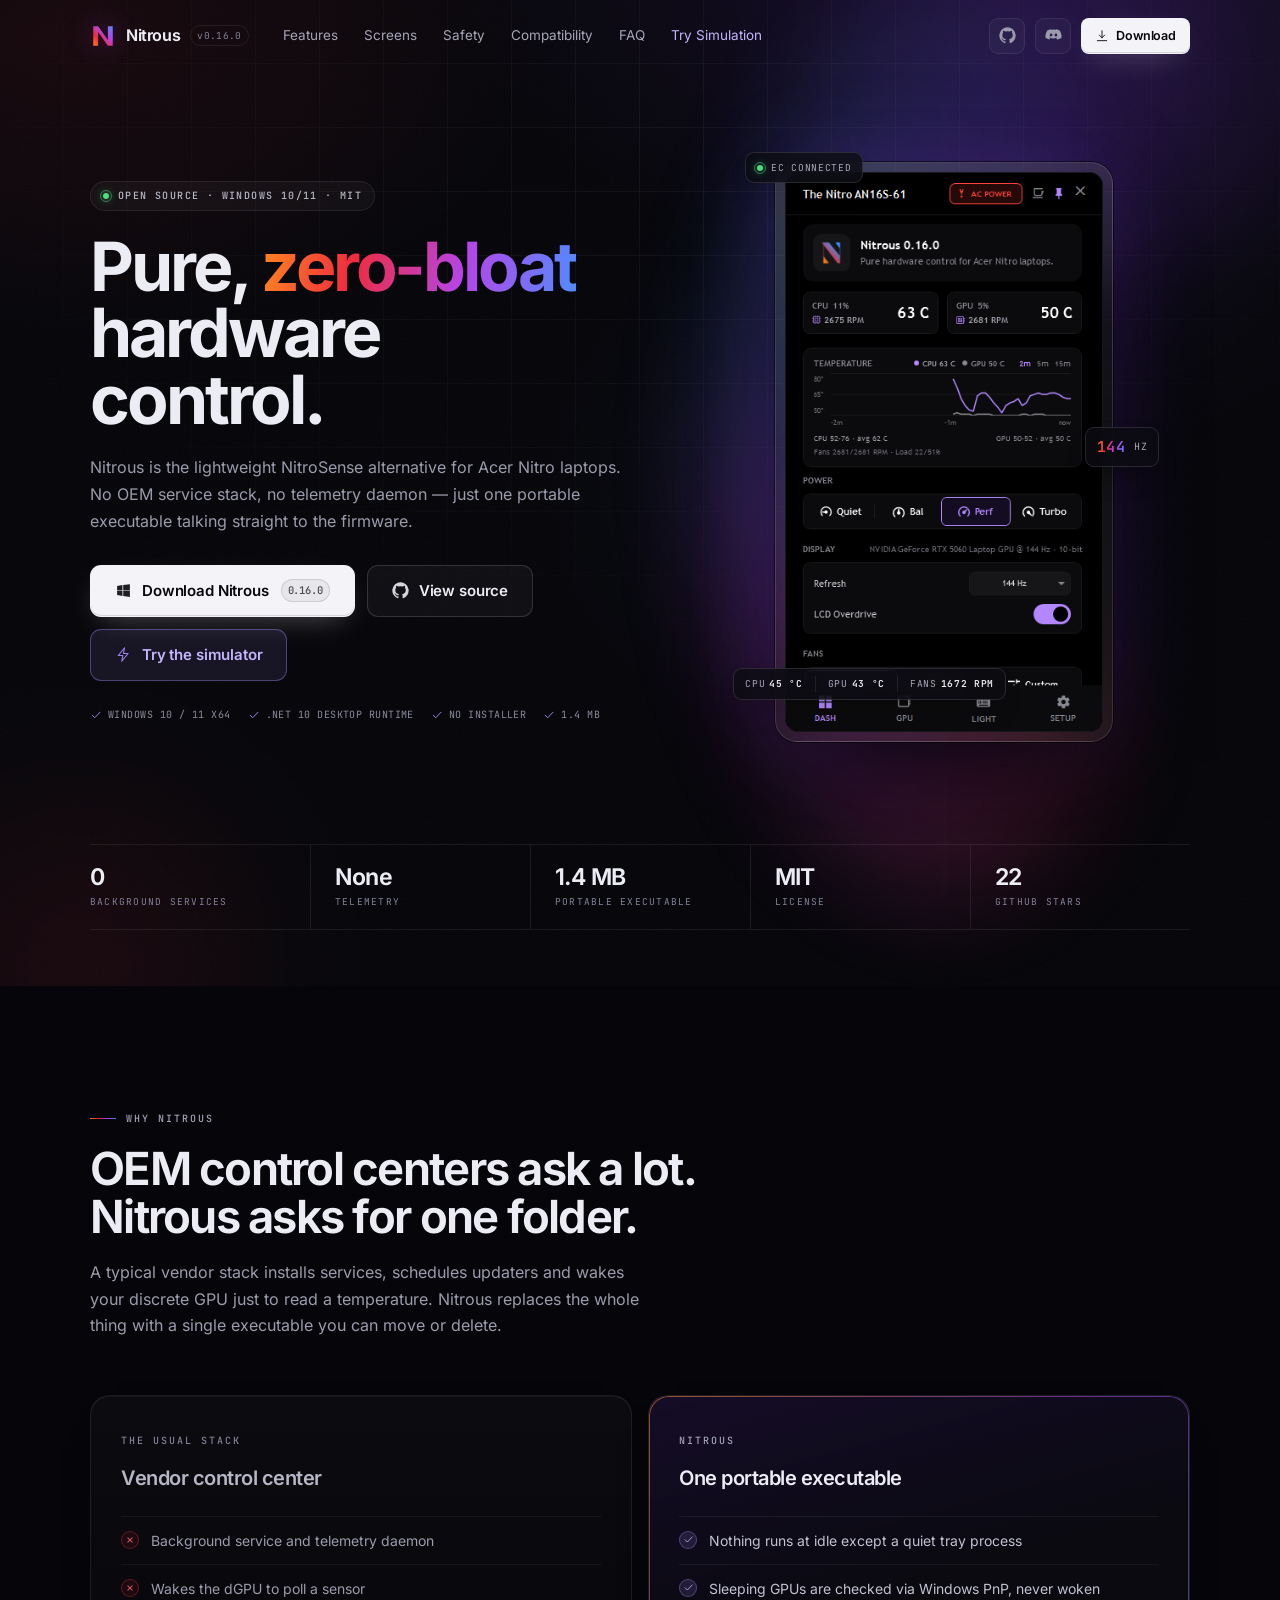
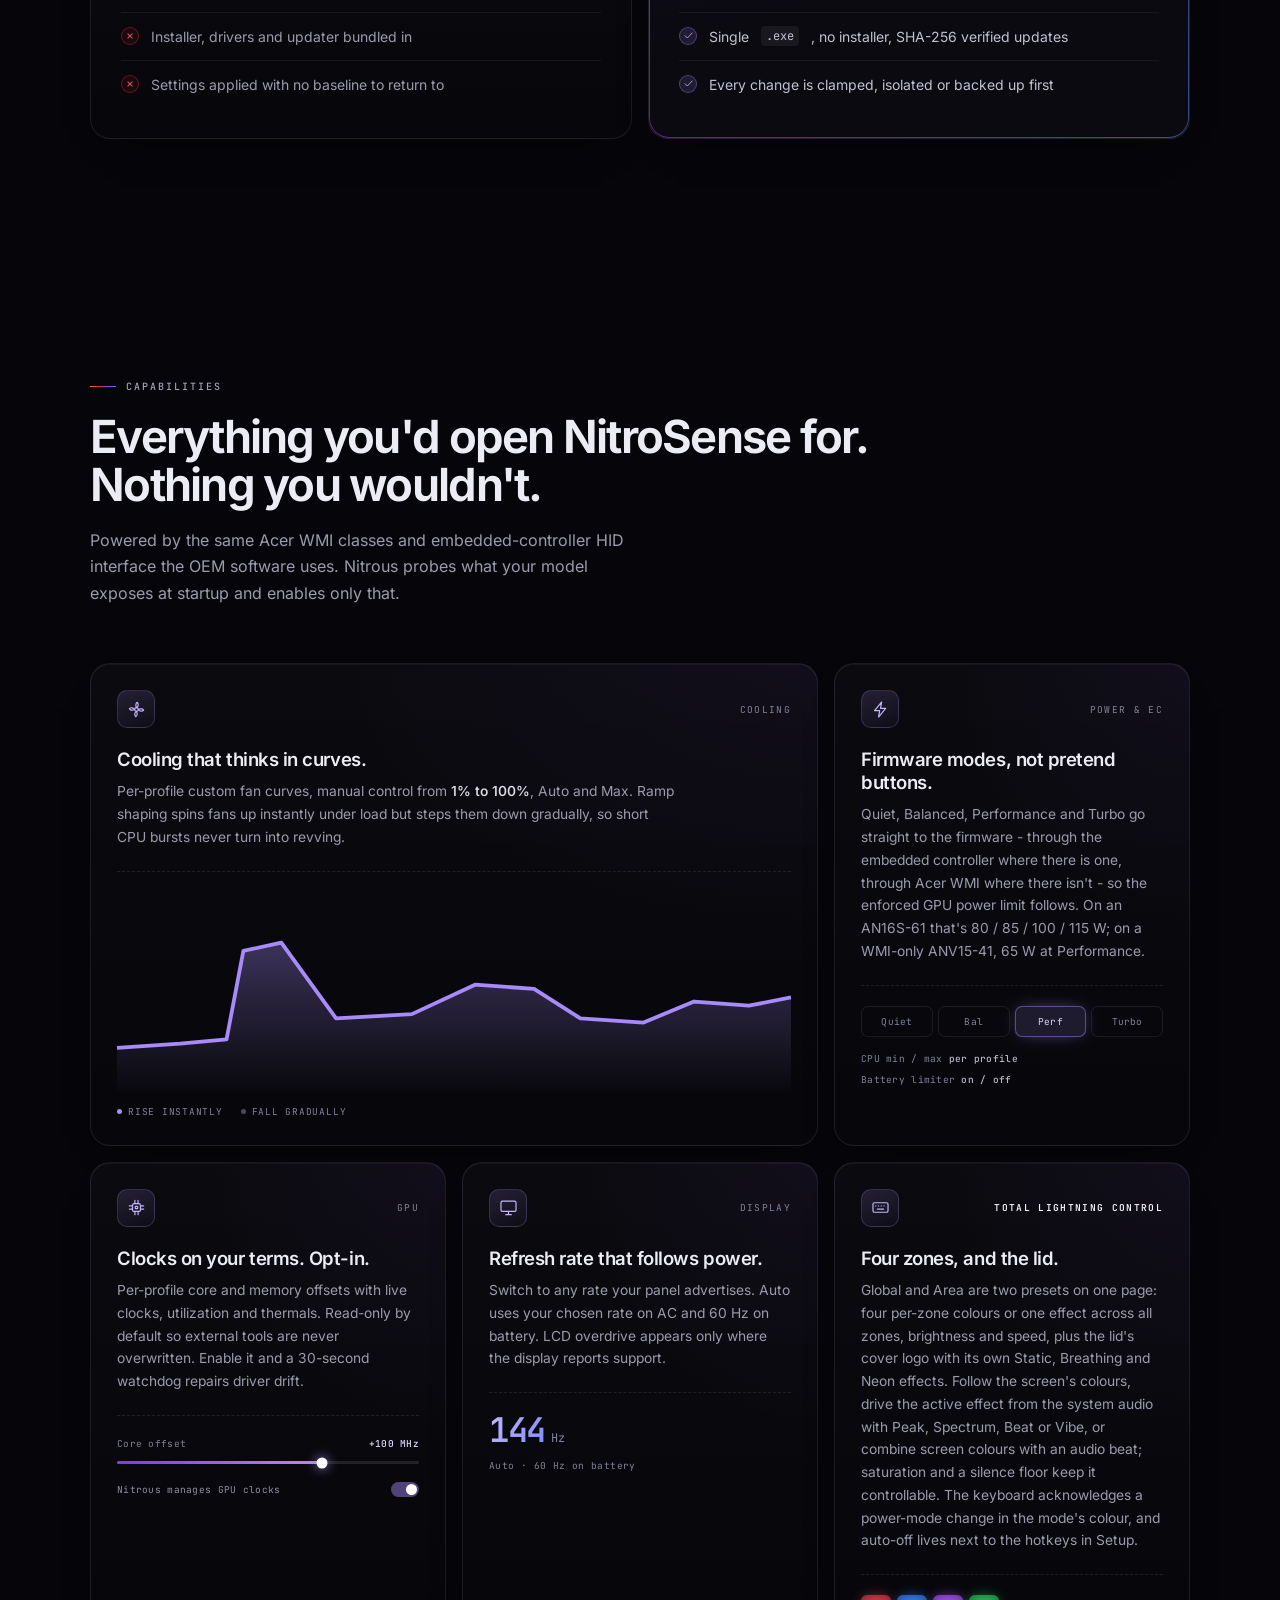
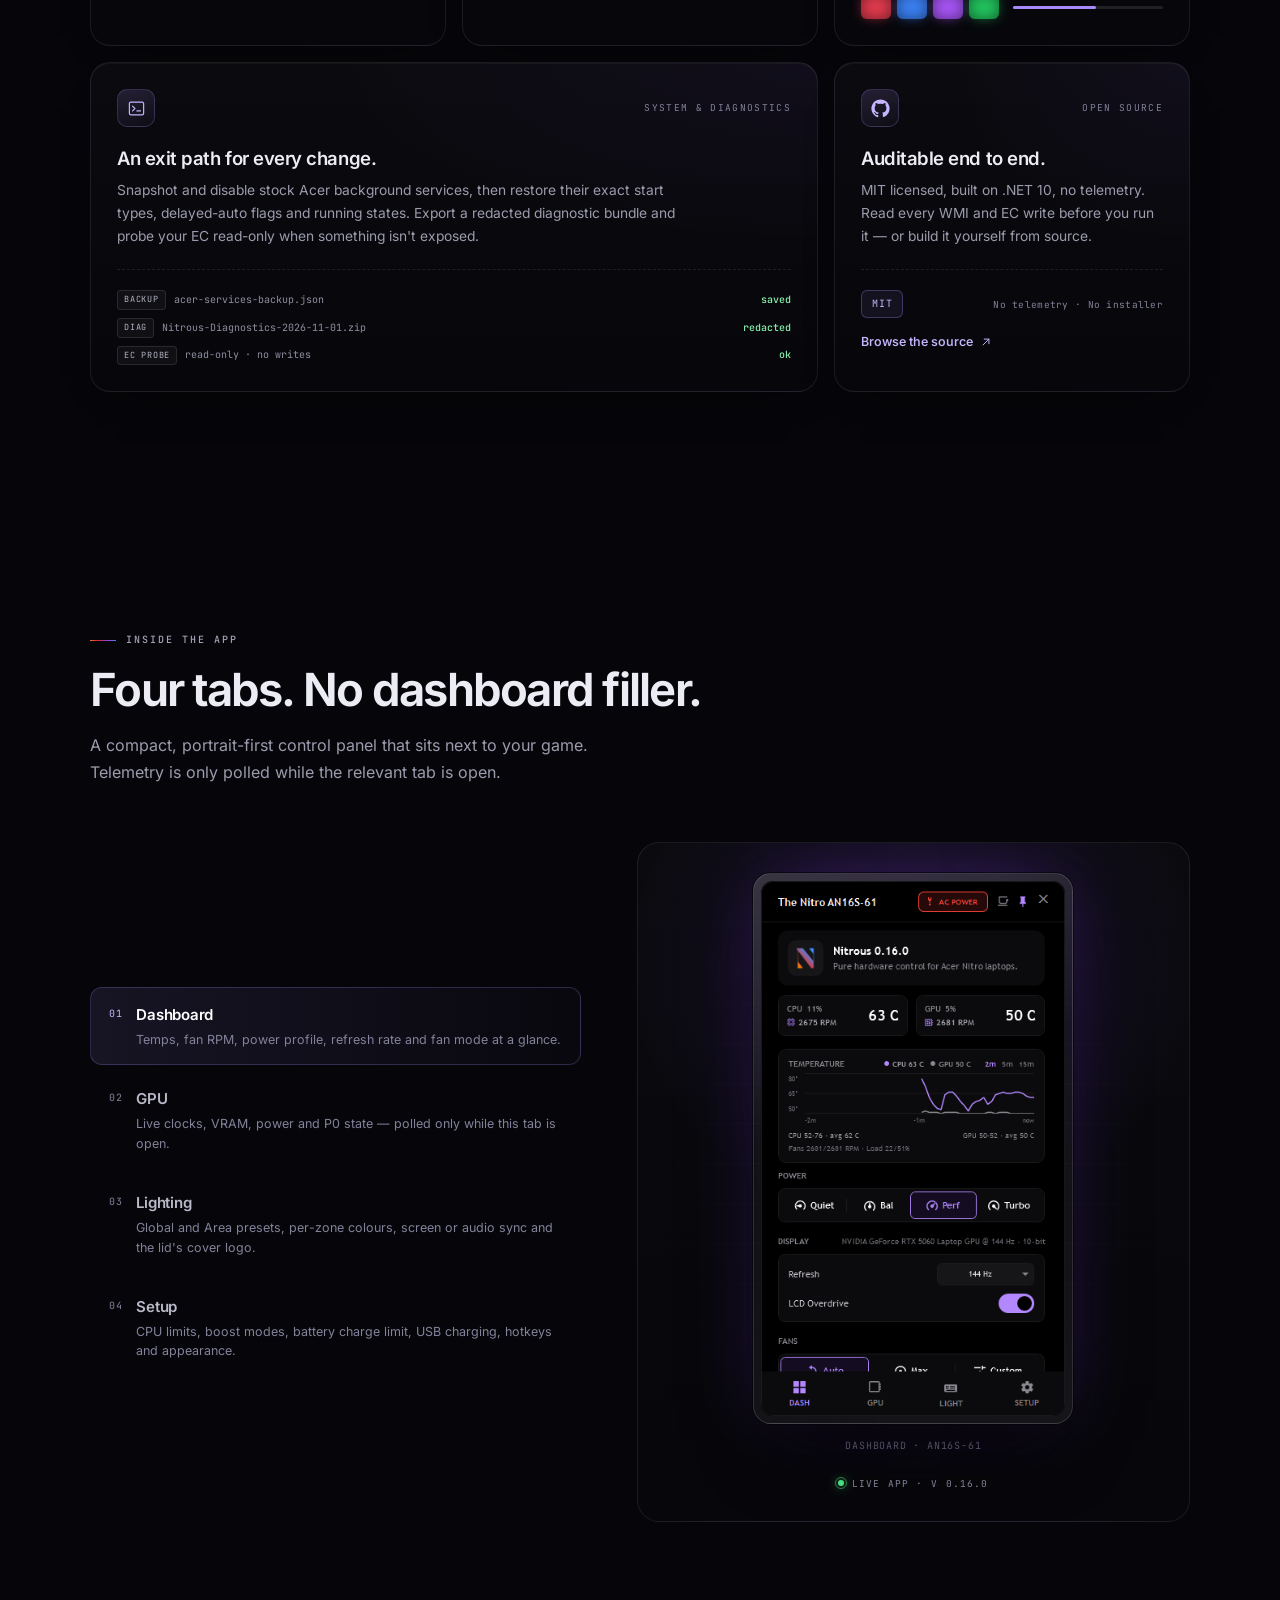
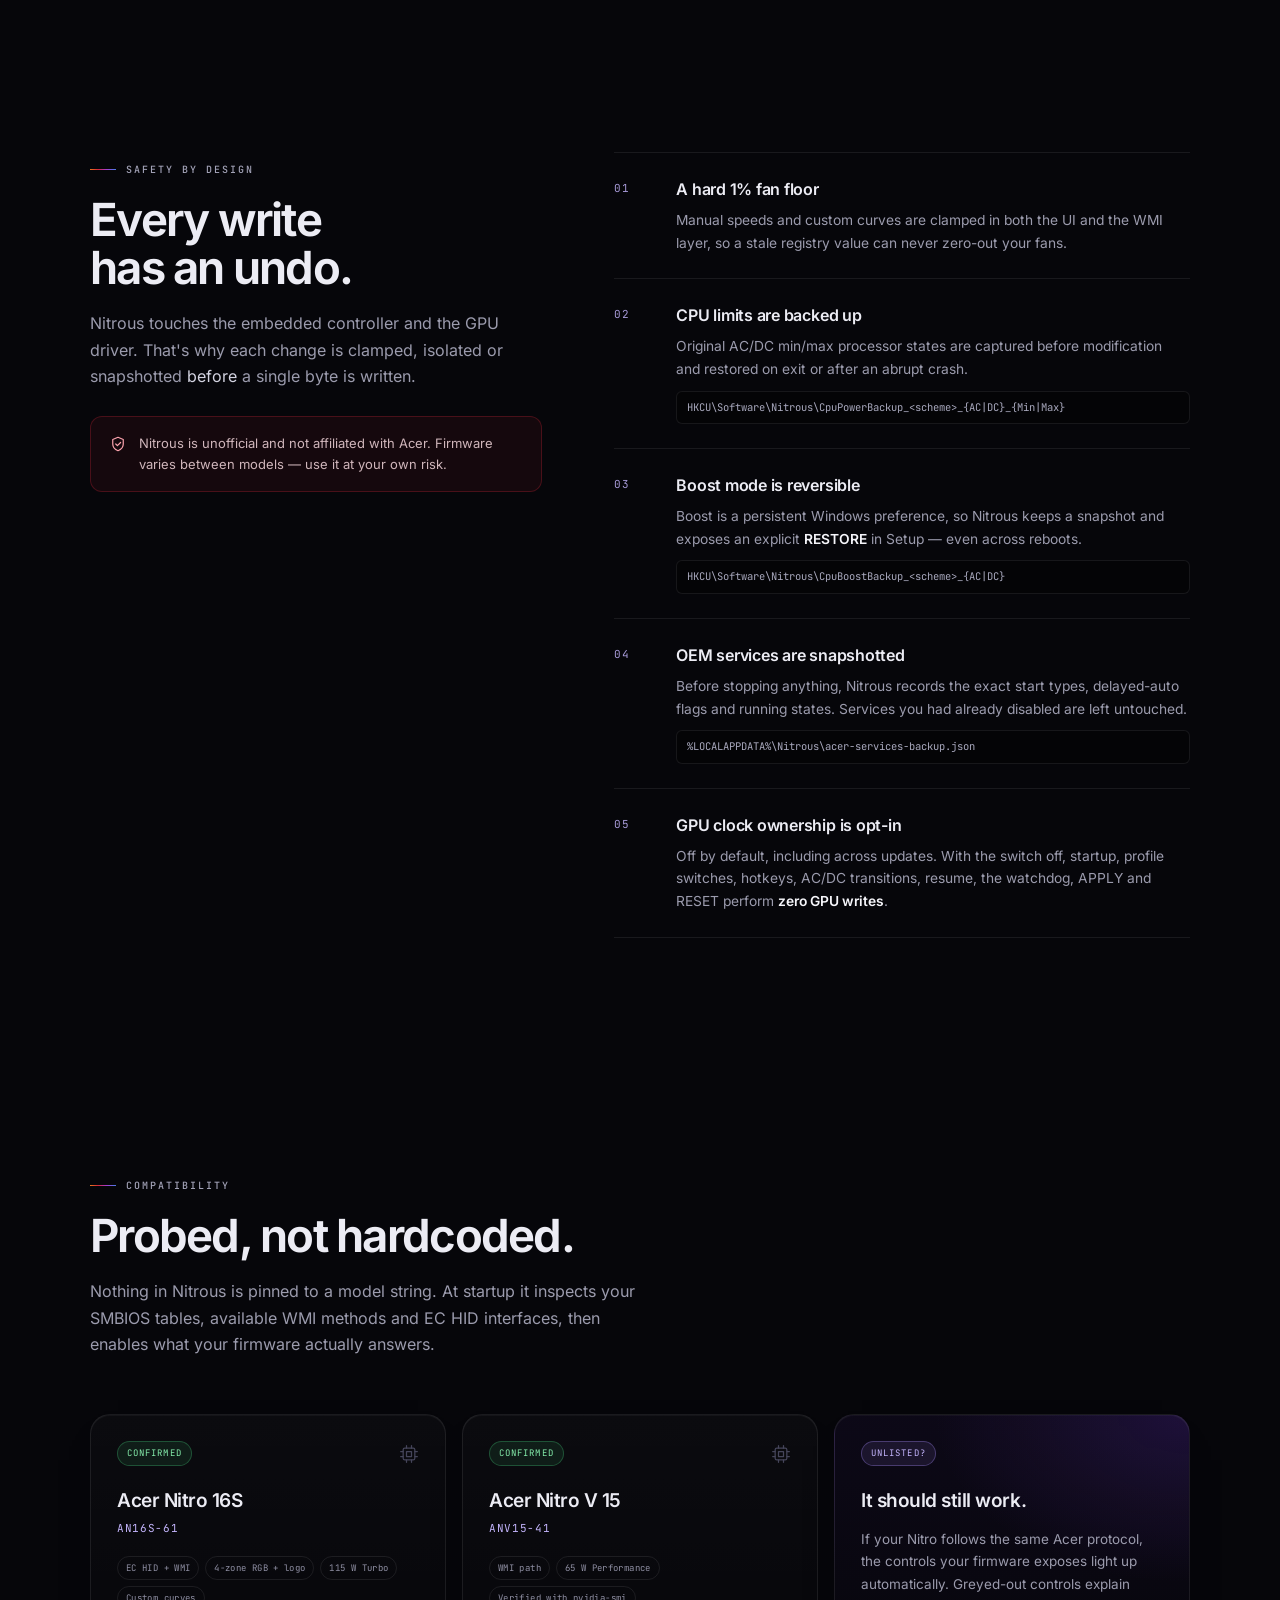
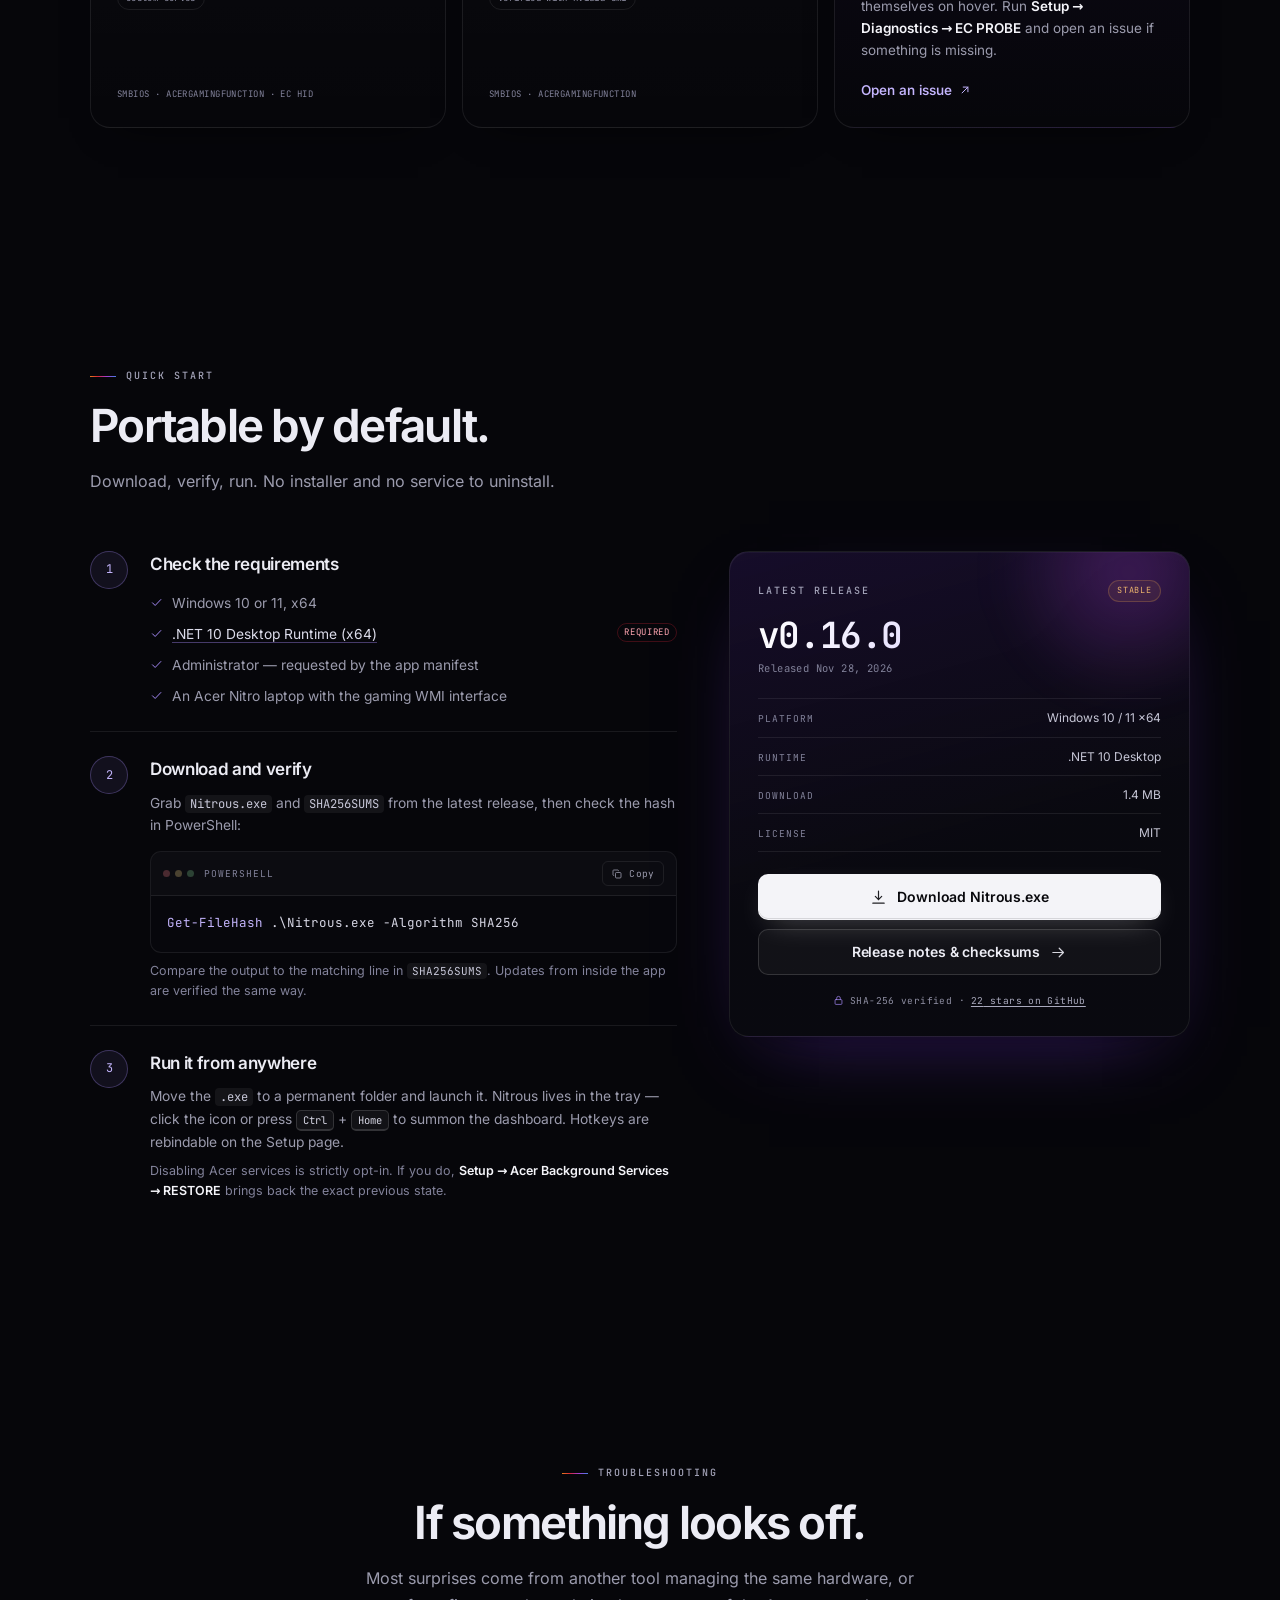
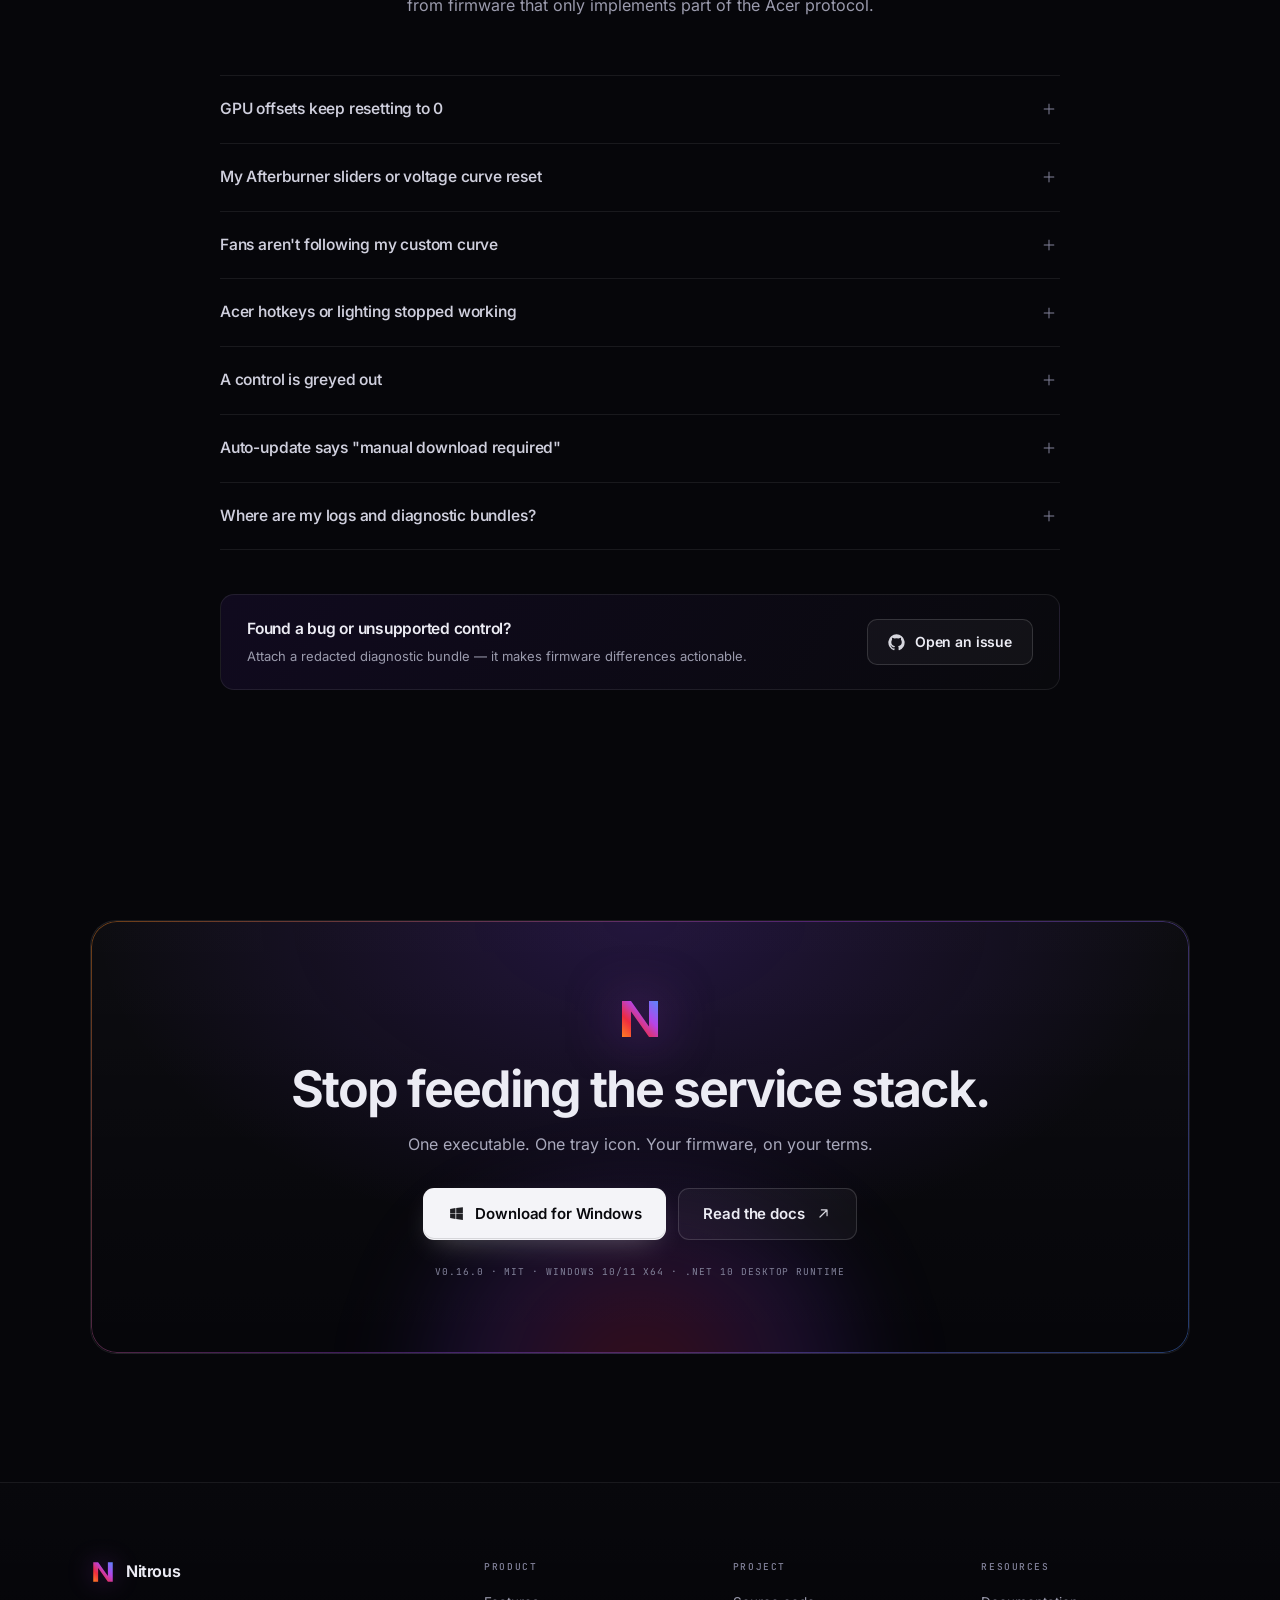
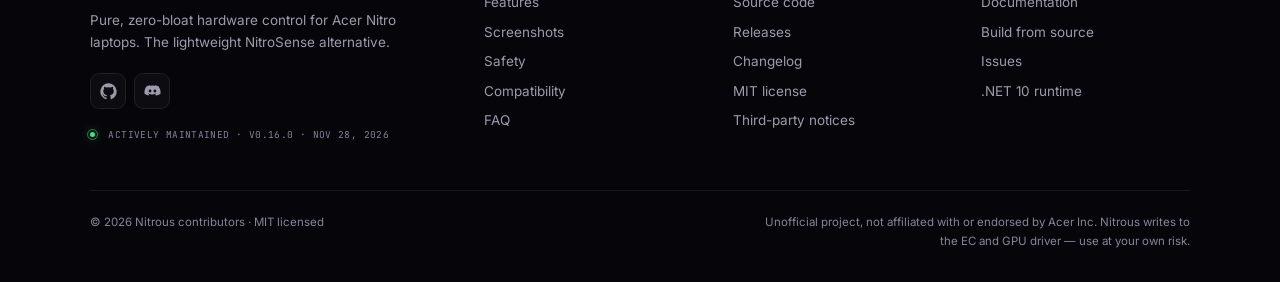
==== commit cee4eff8: "docs(site): 0.16.0 screenshots, fallbacks and alt text Retakes the four page shots from 0.16.0: the " ====
--- a/docs/index.html
+++ b/docs/index.html
@@ -82,7 +82,7 @@
           "downloadUrl": "https://github.com/jeremyaliparo/nitrous/releases/latest/download/Nitrous.exe",
           "applicationCategory": "UtilitiesApplication",
           "operatingSystem": "Windows 10, Windows 11",
-          "softwareVersion": "0.15.0",
+          "softwareVersion": "0.16.0",
           "license": "https://github.com/jeremyaliparo/nitrous/blob/master/LICENSE",
           "softwareHelp": "https://github.com/jeremyaliparo/nitrous#readme",
           "releaseNotes": "https://github.com/jeremyaliparo/nitrous/blob/master/CHANGELOG.md",
@@ -220,7 +220,7 @@
       <a class="brand" href="#top">
         <svg class="brand-mark" viewBox="0 0 64 64" aria-hidden="true"><path d="M8 8h12l24 34V8h12v48H44L20 22v34H8z" fill="url(#nitroGrad)"/></svg>
         <span class="brand-name">Nitrous</span>
-        <span class="brand-tag">v<span data-gh-version>0.15.0</span></span>
+        <span class="brand-tag">v<span data-gh-version>0.16.0</span></span>
       </a>
 
       <nav class="nav" id="primary-nav" aria-label="Primary">
@@ -281,7 +281,7 @@
           <div class="hero-cta reveal delay-3">
             <a class="btn btn-primary btn-lg" href="https://github.com/jeremyaliparo/nitrous/releases/latest/download/Nitrous.exe">
               <svg class="icon" aria-hidden="true"><use href="#i-windows"/></svg>
-              Download Nitrous <span class="btn-version" data-gh-version>0.15.0</span>
+              Download Nitrous <span class="btn-version" data-gh-version>0.16.0</span>
             </a>
             <a class="btn btn-ghost btn-lg" href="https://github.com/jeremyaliparo/nitrous" target="_blank" rel="noopener">
               <svg class="icon" aria-hidden="true"><use href="#i-github"/></svg>
@@ -594,7 +594,7 @@
             <div class="shot-panel" id="panel-dashboard" role="tabpanel" aria-labelledby="tab-dashboard">
               <figure class="shot">
                 <div class="app-frame app-frame-sm">
-                  <img src="assets/dashboard.png" width="375" height="660" alt="Nitrous dashboard: CPU and GPU usage, temperatures and fan speeds with a two-minute history graph, Performance power mode, refresh rate and Auto fans" loading="lazy" decoding="async">
+                  <img src="assets/dashboard.png" width="375" height="660" alt="Nitrous dashboard: CPU and GPU temperatures with a labelled temperature graph and min-max averages, fan speeds, Performance power mode, refresh rate and Auto fans" loading="lazy" decoding="async">
                 </div>
                 <figcaption>Dashboard · AN16S-61</figcaption>
               </figure>
@@ -602,7 +602,7 @@
             <div class="shot-panel" id="panel-gpu" role="tabpanel" aria-labelledby="tab-gpu" hidden>
               <figure class="shot">
                 <div class="app-frame app-frame-sm">
-                  <img src="assets/gpu.png" width="375" height="660" alt="Nitrous GPU tab: the RTX 5060 Laptop, its performance state, and core and memory clock offset sliders" loading="lazy" decoding="async">
+                  <img src="assets/gpu.png" width="375" height="660" alt="Nitrous GPU tab: core and memory clocks, a two-minute power chart against the enforced limit, load, VRAM and temperature meters, and the Advanced Optimus note" loading="lazy" decoding="async">
                 </div>
                 <figcaption>GPU · RTX 5060 Laptop</figcaption>
               </figure>
@@ -623,7 +623,7 @@
                 <figcaption>Setup · CPU power limits</figcaption>
               </figure>
             </div>
-            <p class="shot-hint"><span class="pulse-dot" aria-hidden="true"></span>Live app · v<span data-gh-version>0.15.0</span></p>
+            <p class="shot-hint"><span class="pulse-dot" aria-hidden="true"></span>Live app · v<span data-gh-version>0.16.0</span></p>
           </div>
         </div>
       </div>
@@ -819,8 +819,8 @@
               <span class="eyebrow">Latest release</span>
               <span class="release-badge">Stable</span>
             </div>
-            <p class="release-version">v<span data-gh-version>0.15.0</span></p>
-            <p class="release-date">Released <span data-gh-date>Nov 27, 2026</span></p>
+            <p class="release-version">v<span data-gh-version>0.16.0</span></p>
+            <p class="release-date">Released <span data-gh-date>Nov 28, 2026</span></p>
 
             <dl class="release-rows">
               <div><dt>Platform</dt><dd>Windows 10 / 11 x64</dd></div>
@@ -965,7 +965,7 @@
               <svg class="icon" aria-hidden="true"><use href="#i-external"/></svg>
             </a>
           </div>
-          <p class="cta-foot">v<span data-gh-version>0.15.0</span> · MIT · Windows 10/11 x64 · .NET 10 Desktop Runtime</p>
+          <p class="cta-foot">v<span data-gh-version>0.16.0</span> · MIT · Windows 10/11 x64 · .NET 10 Desktop Runtime</p>
         </div>
       </div>
     </section>
@@ -990,7 +990,7 @@
           </div>
           <p class="footer-status">
             <span class="pulse-dot" aria-hidden="true"></span>
-            Actively maintained · v<span data-gh-version>0.15.0</span> · <span data-gh-date>Nov 27, 2026</span>
+            Actively maintained · v<span data-gh-version>0.16.0</span> · <span data-gh-date>Nov 28, 2026</span>
           </p>
         </div>
 
@@ -1033,3 +1033,4 @@
 </body>
 </html>
 
+
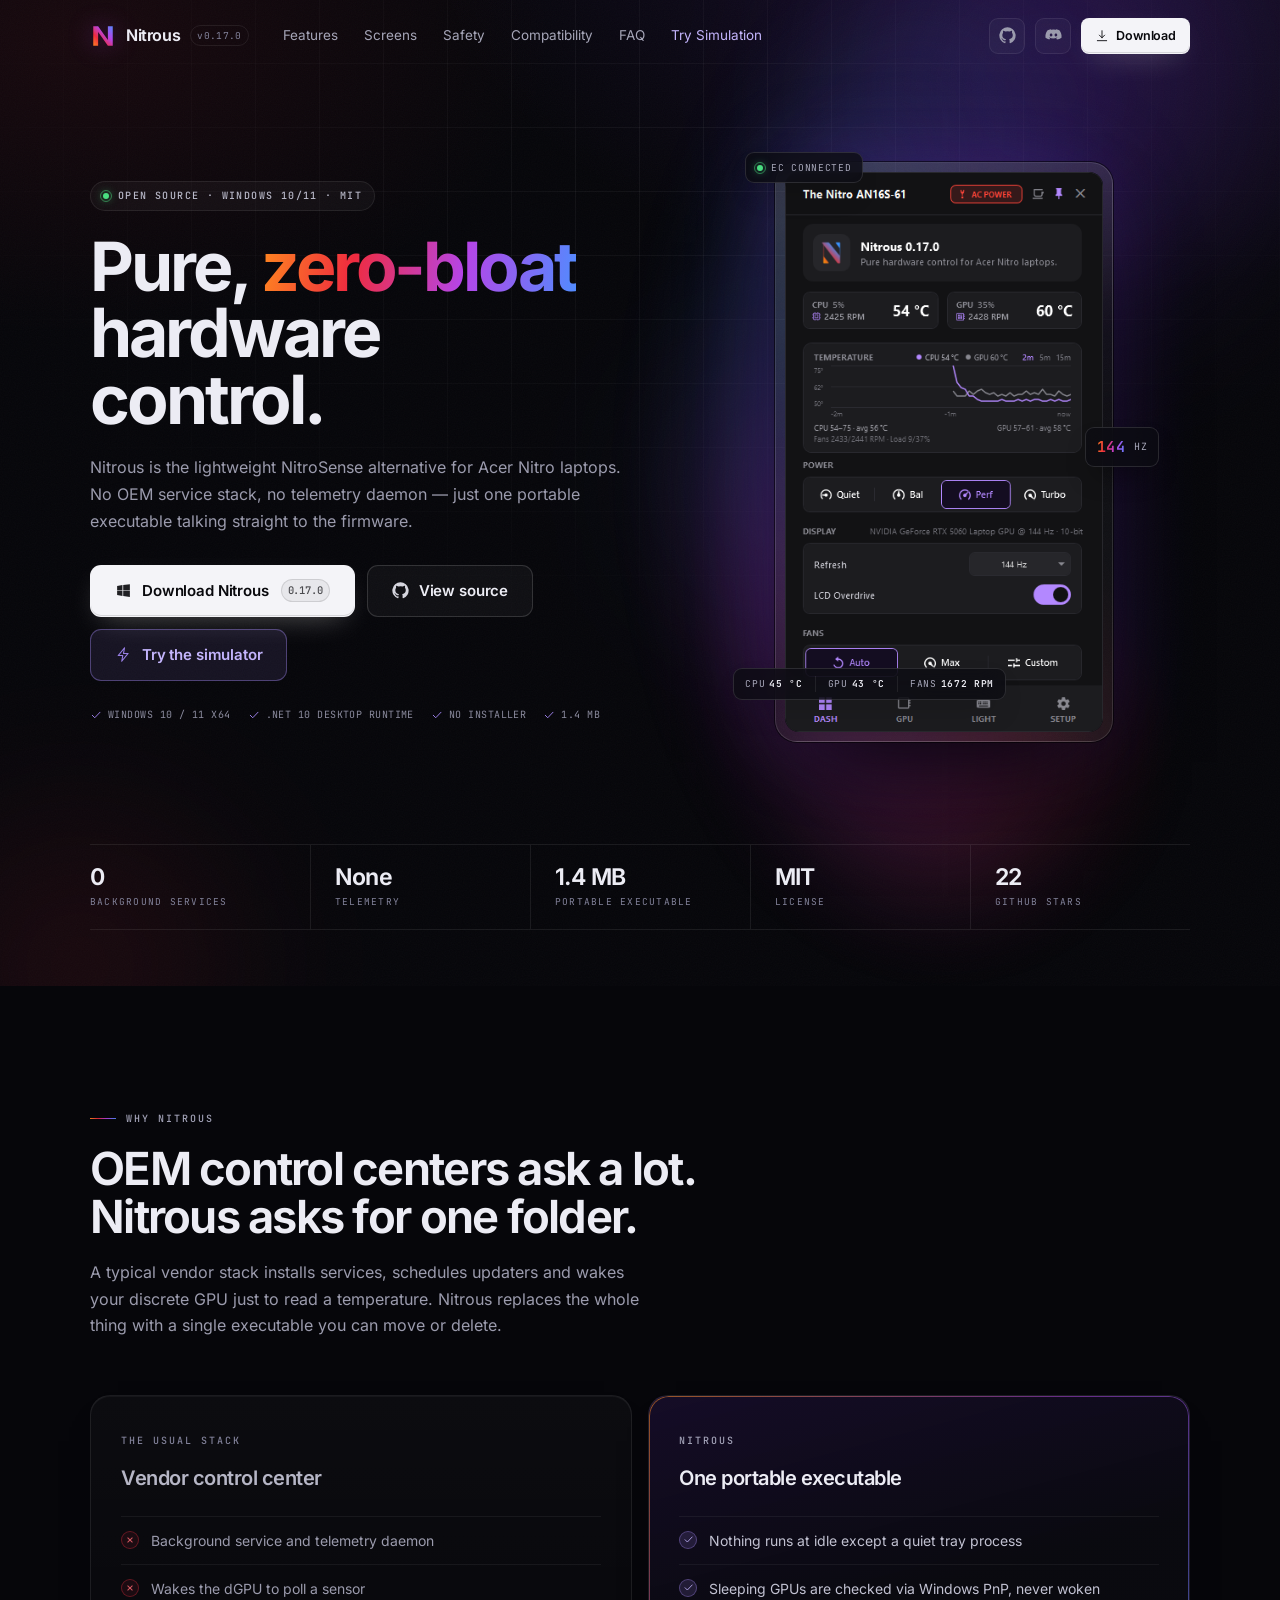
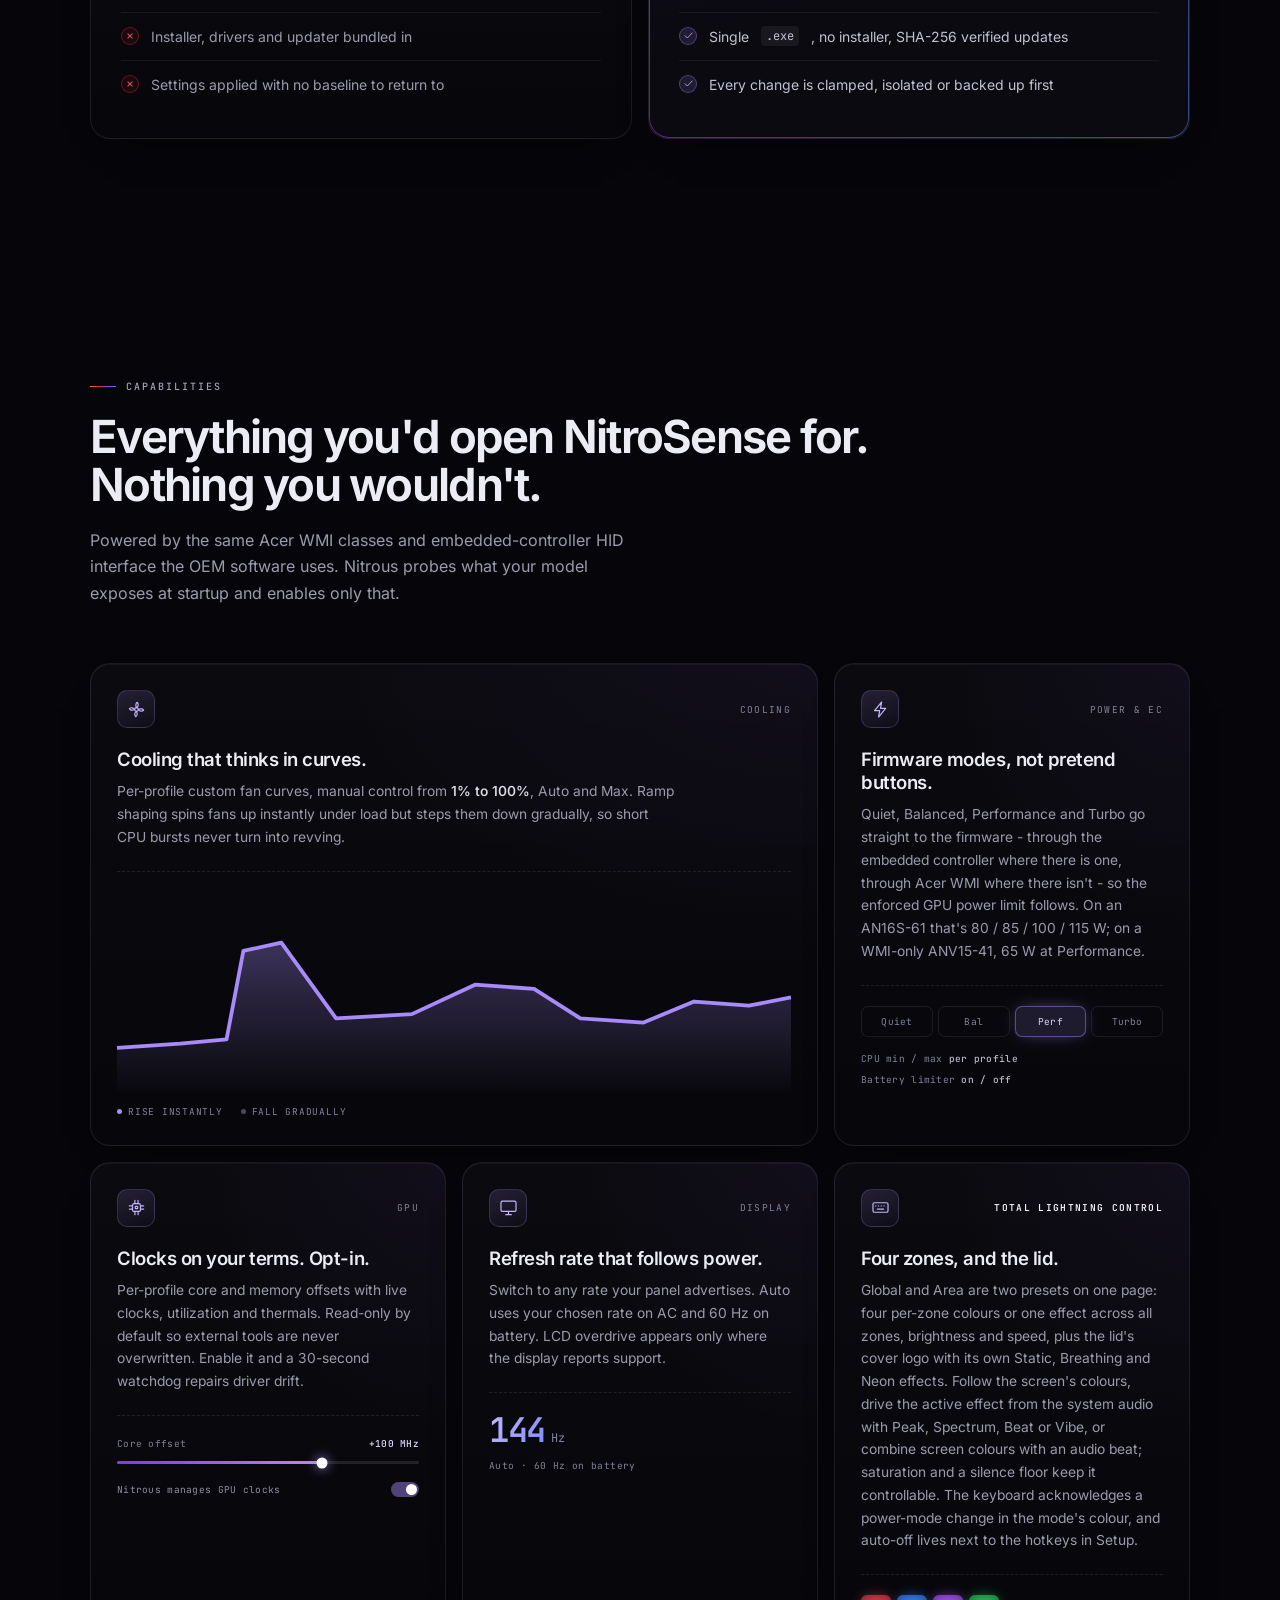
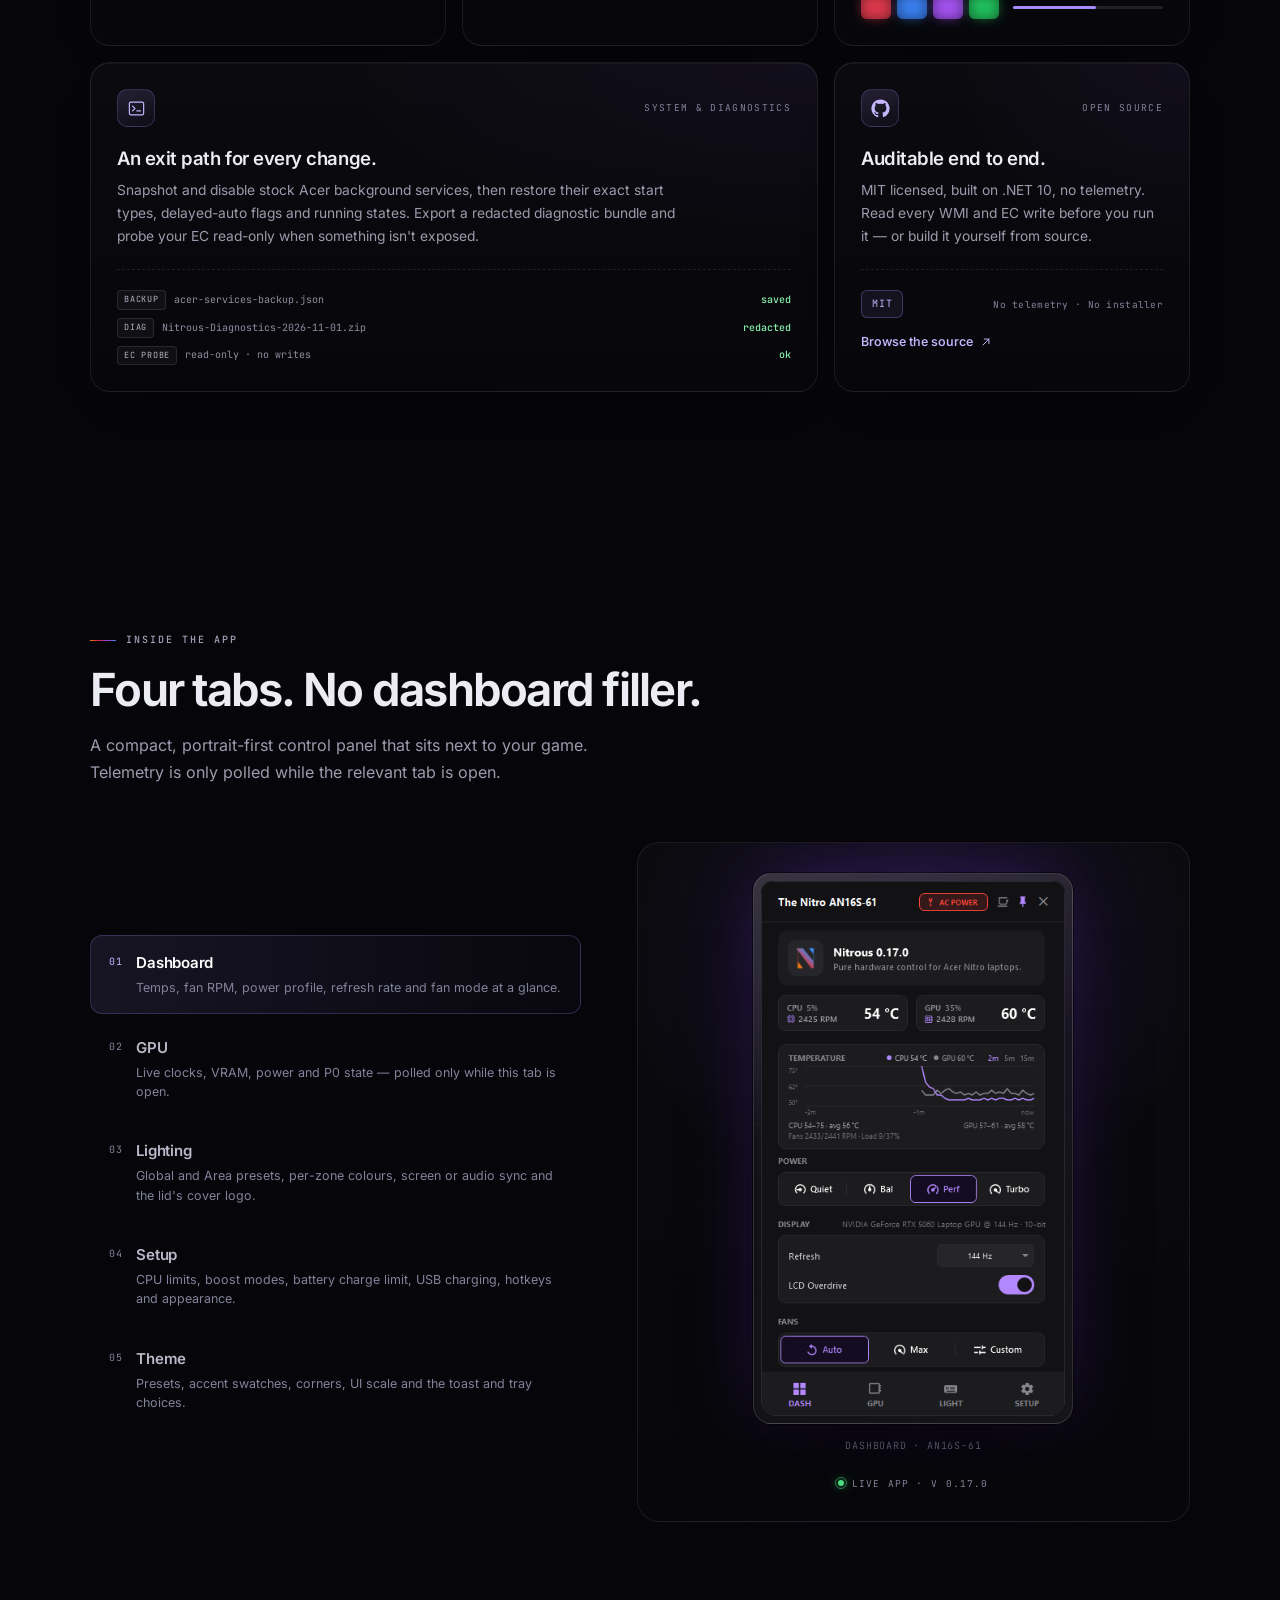
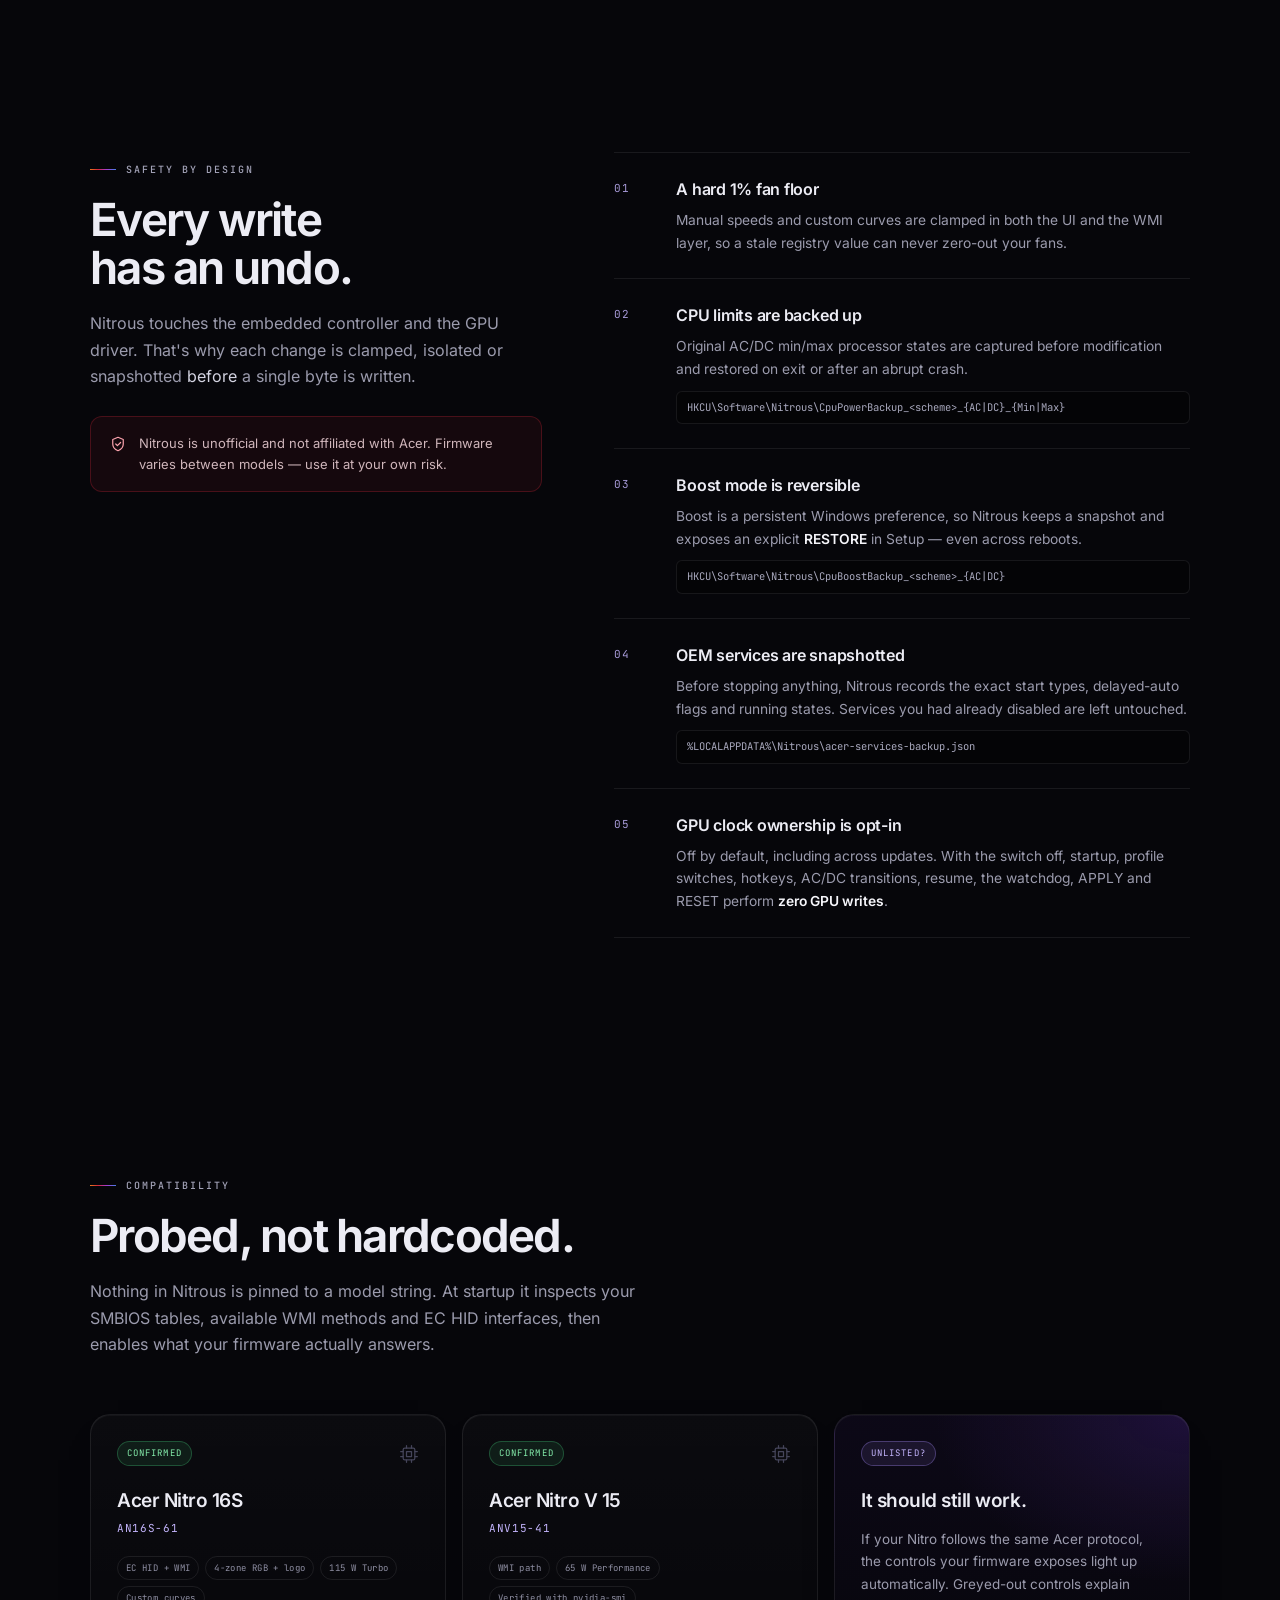
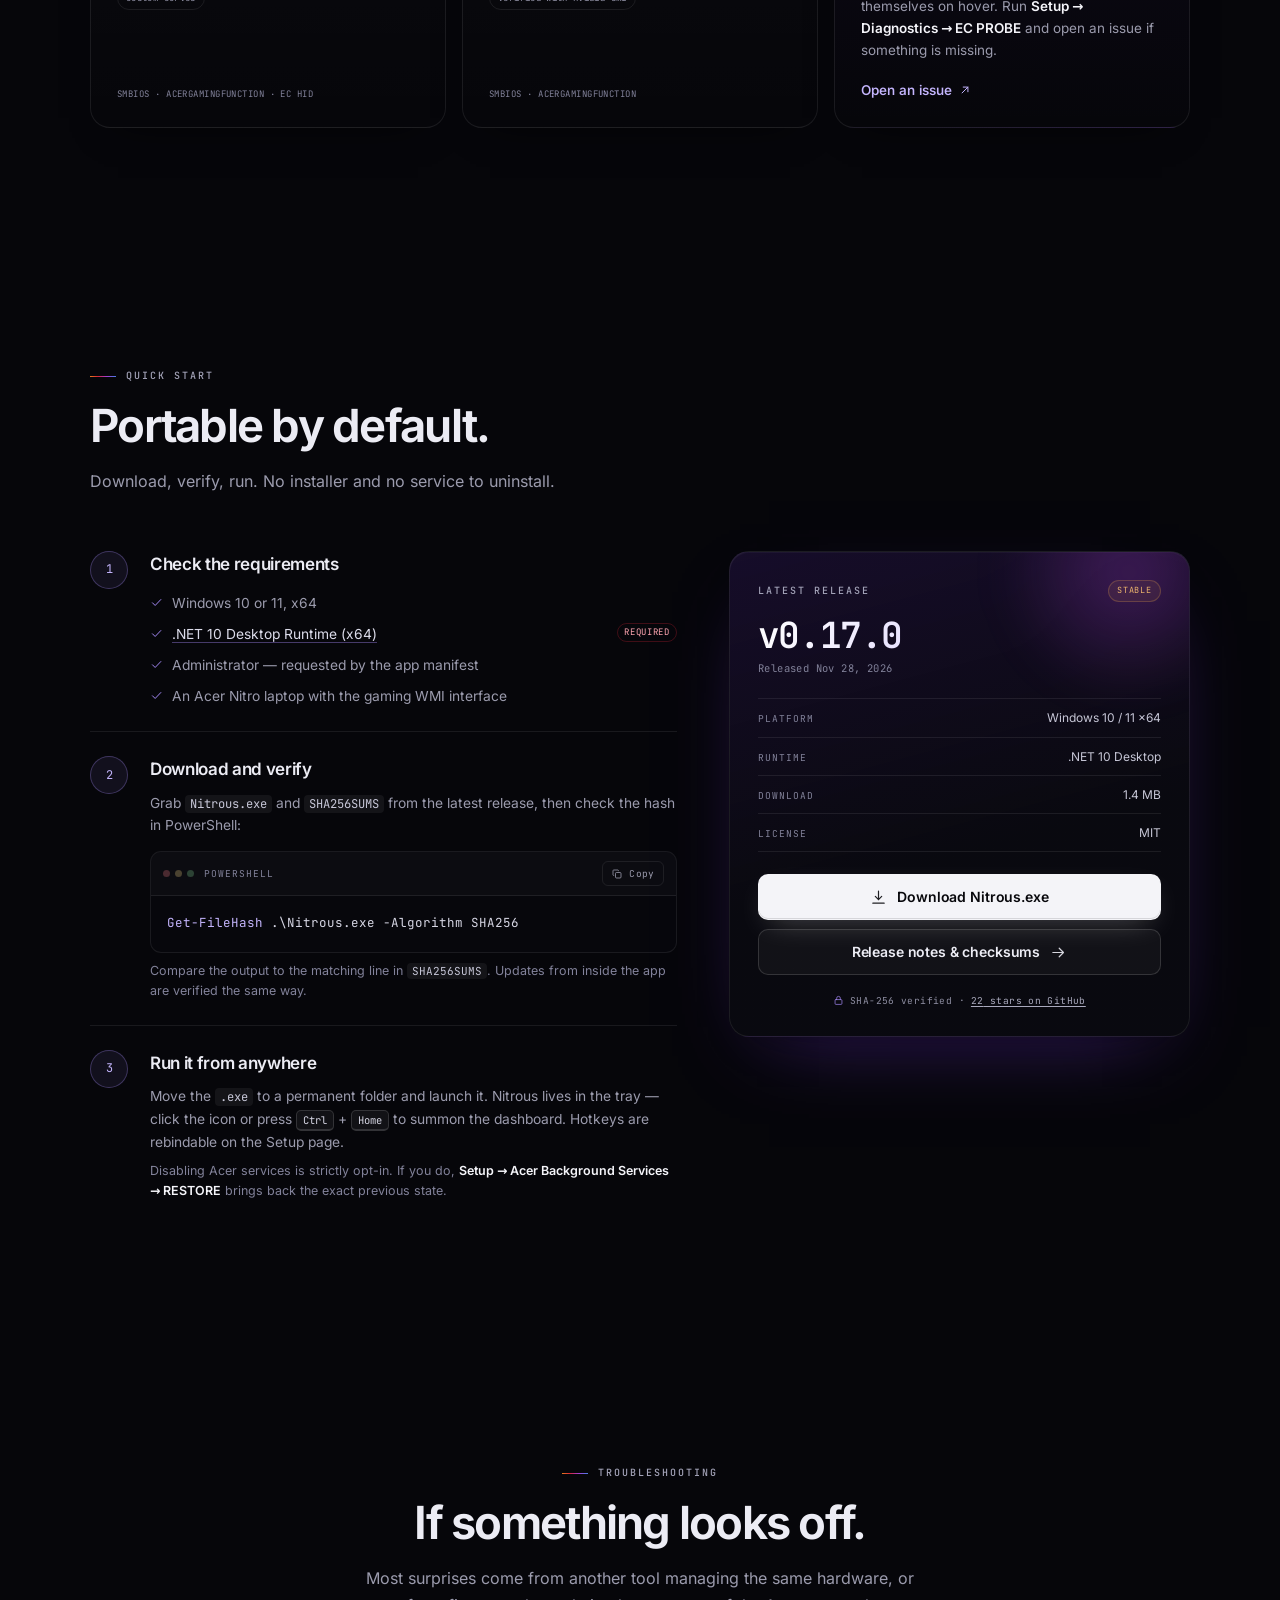
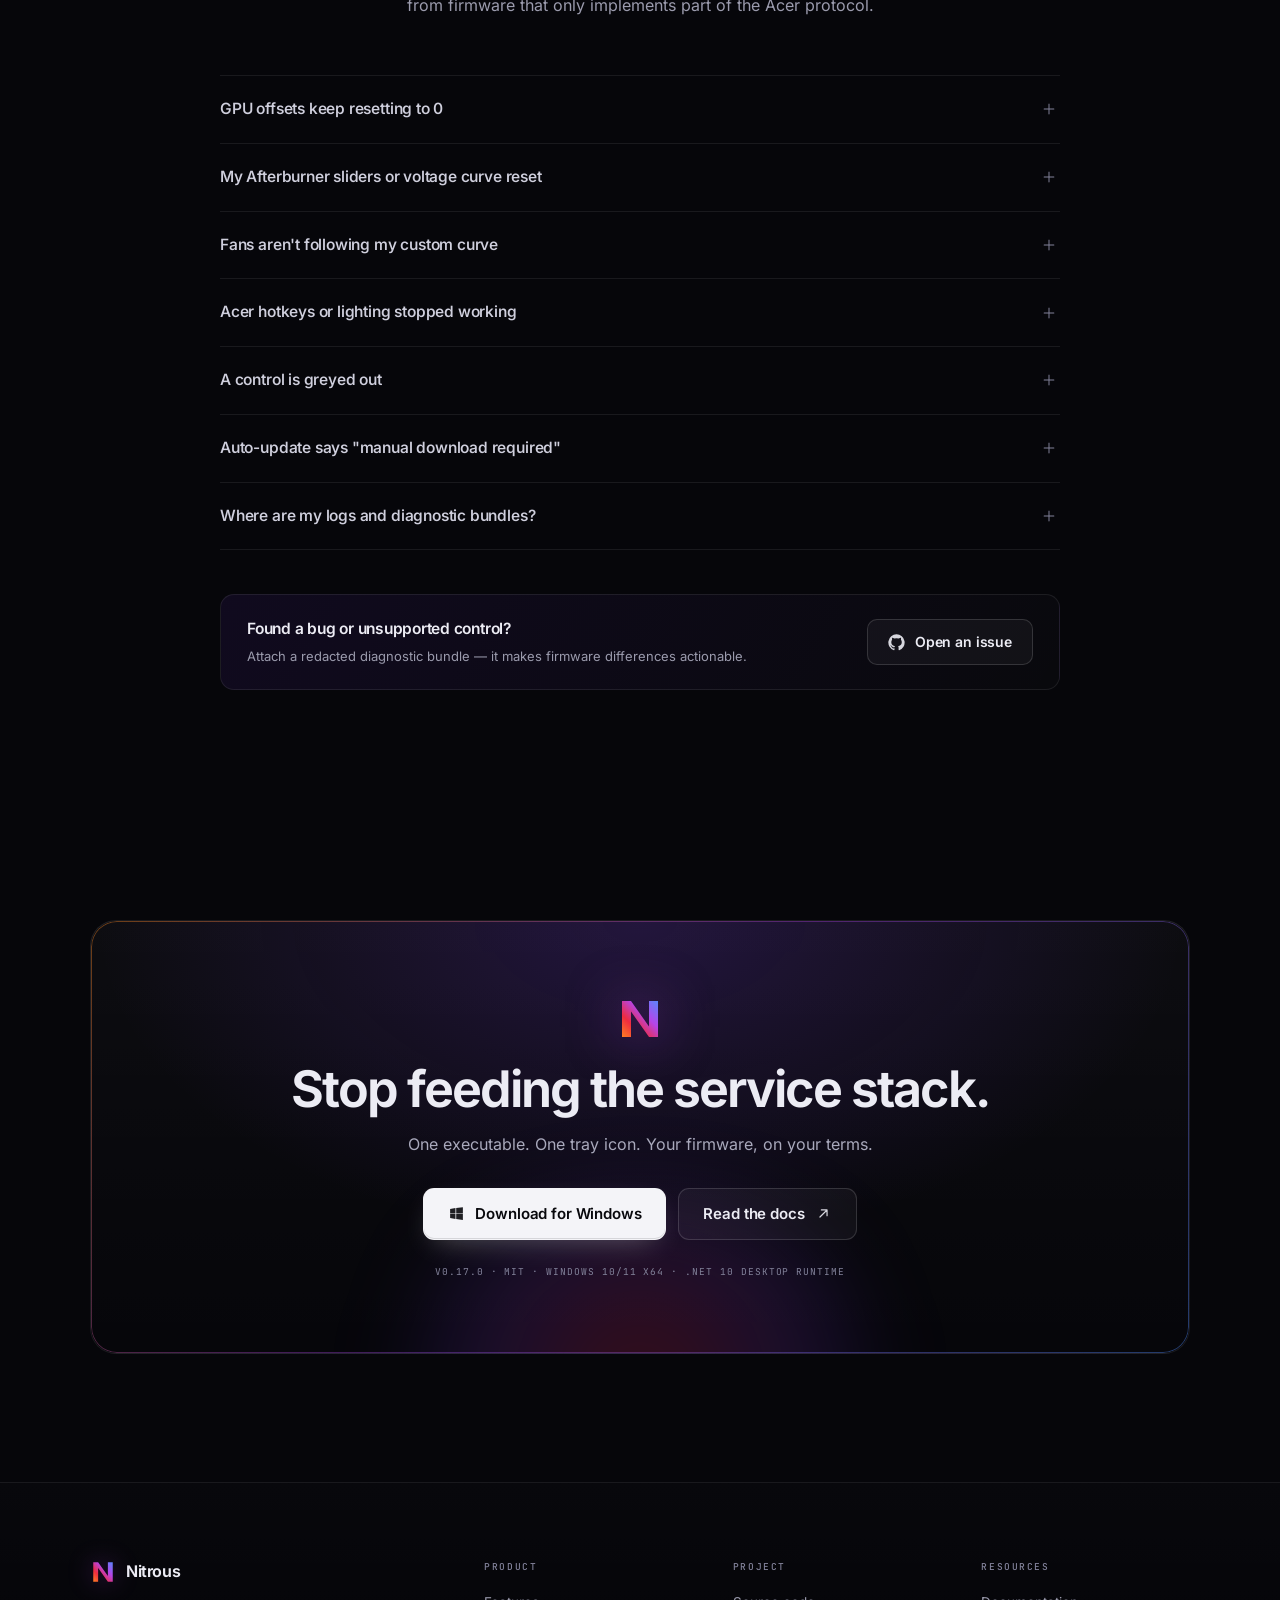
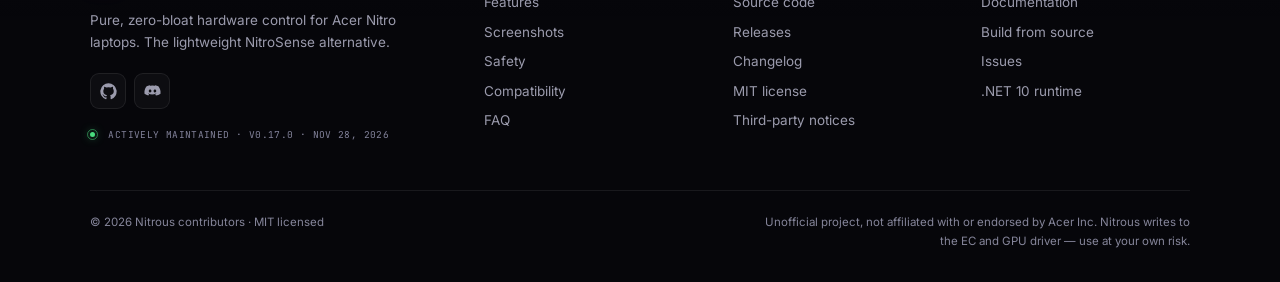
==== commit ca898f7e: "chore(release): prepare 0.17.0 Consolidates the appearance line into the 0.17.0 changelog section an" ====
--- a/docs/index.html
+++ b/docs/index.html
@@ -82,7 +82,7 @@
           "downloadUrl": "https://github.com/jeremyaliparo/nitrous/releases/latest/download/Nitrous.exe",
           "applicationCategory": "UtilitiesApplication",
           "operatingSystem": "Windows 10, Windows 11",
-          "softwareVersion": "0.16.0",
+          "softwareVersion": "0.17.0",
           "license": "https://github.com/jeremyaliparo/nitrous/blob/master/LICENSE",
           "softwareHelp": "https://github.com/jeremyaliparo/nitrous#readme",
           "releaseNotes": "https://github.com/jeremyaliparo/nitrous/blob/master/CHANGELOG.md",
@@ -220,7 +220,7 @@
       <a class="brand" href="#top">
         <svg class="brand-mark" viewBox="0 0 64 64" aria-hidden="true"><path d="M8 8h12l24 34V8h12v48H44L20 22v34H8z" fill="url(#nitroGrad)"/></svg>
         <span class="brand-name">Nitrous</span>
-        <span class="brand-tag">v<span data-gh-version>0.16.0</span></span>
+        <span class="brand-tag">v<span data-gh-version>0.17.0</span></span>
       </a>
 
       <nav class="nav" id="primary-nav" aria-label="Primary">
@@ -281,7 +281,7 @@
           <div class="hero-cta reveal delay-3">
             <a class="btn btn-primary btn-lg" href="https://github.com/jeremyaliparo/nitrous/releases/latest/download/Nitrous.exe">
               <svg class="icon" aria-hidden="true"><use href="#i-windows"/></svg>
-              Download Nitrous <span class="btn-version" data-gh-version>0.16.0</span>
+              Download Nitrous <span class="btn-version" data-gh-version>0.17.0</span>
             </a>
             <a class="btn btn-ghost btn-lg" href="https://github.com/jeremyaliparo/nitrous" target="_blank" rel="noopener">
               <svg class="icon" aria-hidden="true"><use href="#i-github"/></svg>
@@ -588,6 +588,13 @@
                 <span class="tab-desc">CPU limits, boost modes, battery charge limit, USB charging, hotkeys and appearance.</span>
               </span>
             </button>
+            <button class="screen-tab" type="button" id="tab-appearance" role="tab" aria-selected="false" aria-controls="panel-appearance" tabindex="-1">
+              <span class="tab-index">05</span>
+              <span class="tab-body">
+                <span class="tab-title">Theme</span>
+                <span class="tab-desc">Presets, accent swatches, corners, UI scale and the toast and tray choices.</span>
+              </span>
+            </button>
           </div>
 
           <div class="shot-stage">
@@ -623,7 +630,15 @@
                 <figcaption>Setup · CPU power limits</figcaption>
               </figure>
             </div>
-            <p class="shot-hint"><span class="pulse-dot" aria-hidden="true"></span>Live app · v<span data-gh-version>0.16.0</span></p>
+            <div class="shot-panel" id="panel-appearance" role="tabpanel" aria-labelledby="tab-appearance" hidden>
+              <figure class="shot">
+                <div class="app-frame app-frame-sm">
+                  <img src="assets/appearance.png" width="375" height="660" alt="Nitrous Theme tab: theme presets, accent swatches, background and section presets, font and UI scale, corners, temperature unit and the dashboard card and overlay choices" loading="lazy" decoding="async">
+                </div>
+                <figcaption>Theme · presets and appearance</figcaption>
+              </figure>
+            </div>
+            <p class="shot-hint"><span class="pulse-dot" aria-hidden="true"></span>Live app · v<span data-gh-version>0.17.0</span></p>
           </div>
         </div>
       </div>
@@ -819,7 +834,7 @@
               <span class="eyebrow">Latest release</span>
               <span class="release-badge">Stable</span>
             </div>
-            <p class="release-version">v<span data-gh-version>0.16.0</span></p>
+            <p class="release-version">v<span data-gh-version>0.17.0</span></p>
             <p class="release-date">Released <span data-gh-date>Nov 28, 2026</span></p>
 
             <dl class="release-rows">
@@ -965,7 +980,7 @@
               <svg class="icon" aria-hidden="true"><use href="#i-external"/></svg>
             </a>
           </div>
-          <p class="cta-foot">v<span data-gh-version>0.16.0</span> · MIT · Windows 10/11 x64 · .NET 10 Desktop Runtime</p>
+          <p class="cta-foot">v<span data-gh-version>0.17.0</span> · MIT · Windows 10/11 x64 · .NET 10 Desktop Runtime</p>
         </div>
       </div>
     </section>
@@ -990,7 +1005,7 @@
           </div>
           <p class="footer-status">
             <span class="pulse-dot" aria-hidden="true"></span>
-            Actively maintained · v<span data-gh-version>0.16.0</span> · <span data-gh-date>Nov 28, 2026</span>
+            Actively maintained · v<span data-gh-version>0.17.0</span> · <span data-gh-date>Nov 28, 2026</span>
           </p>
         </div>
 
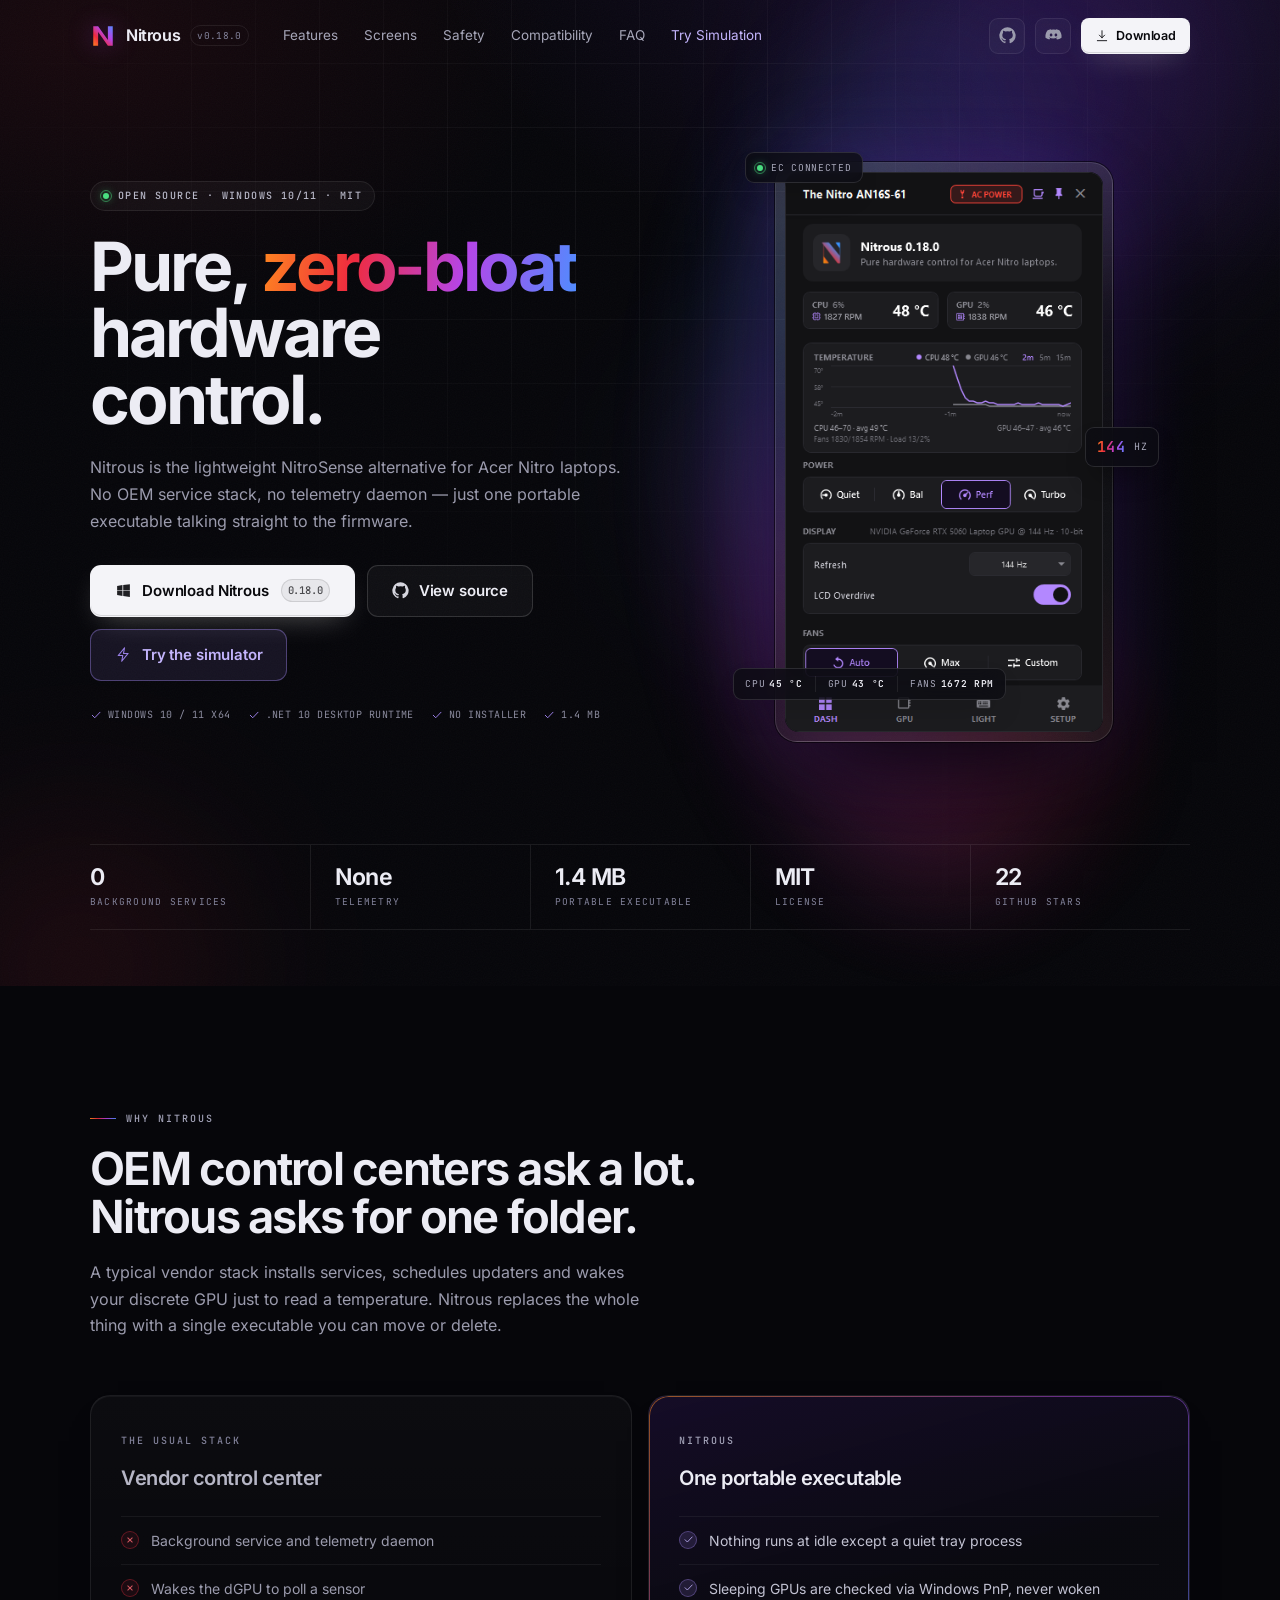
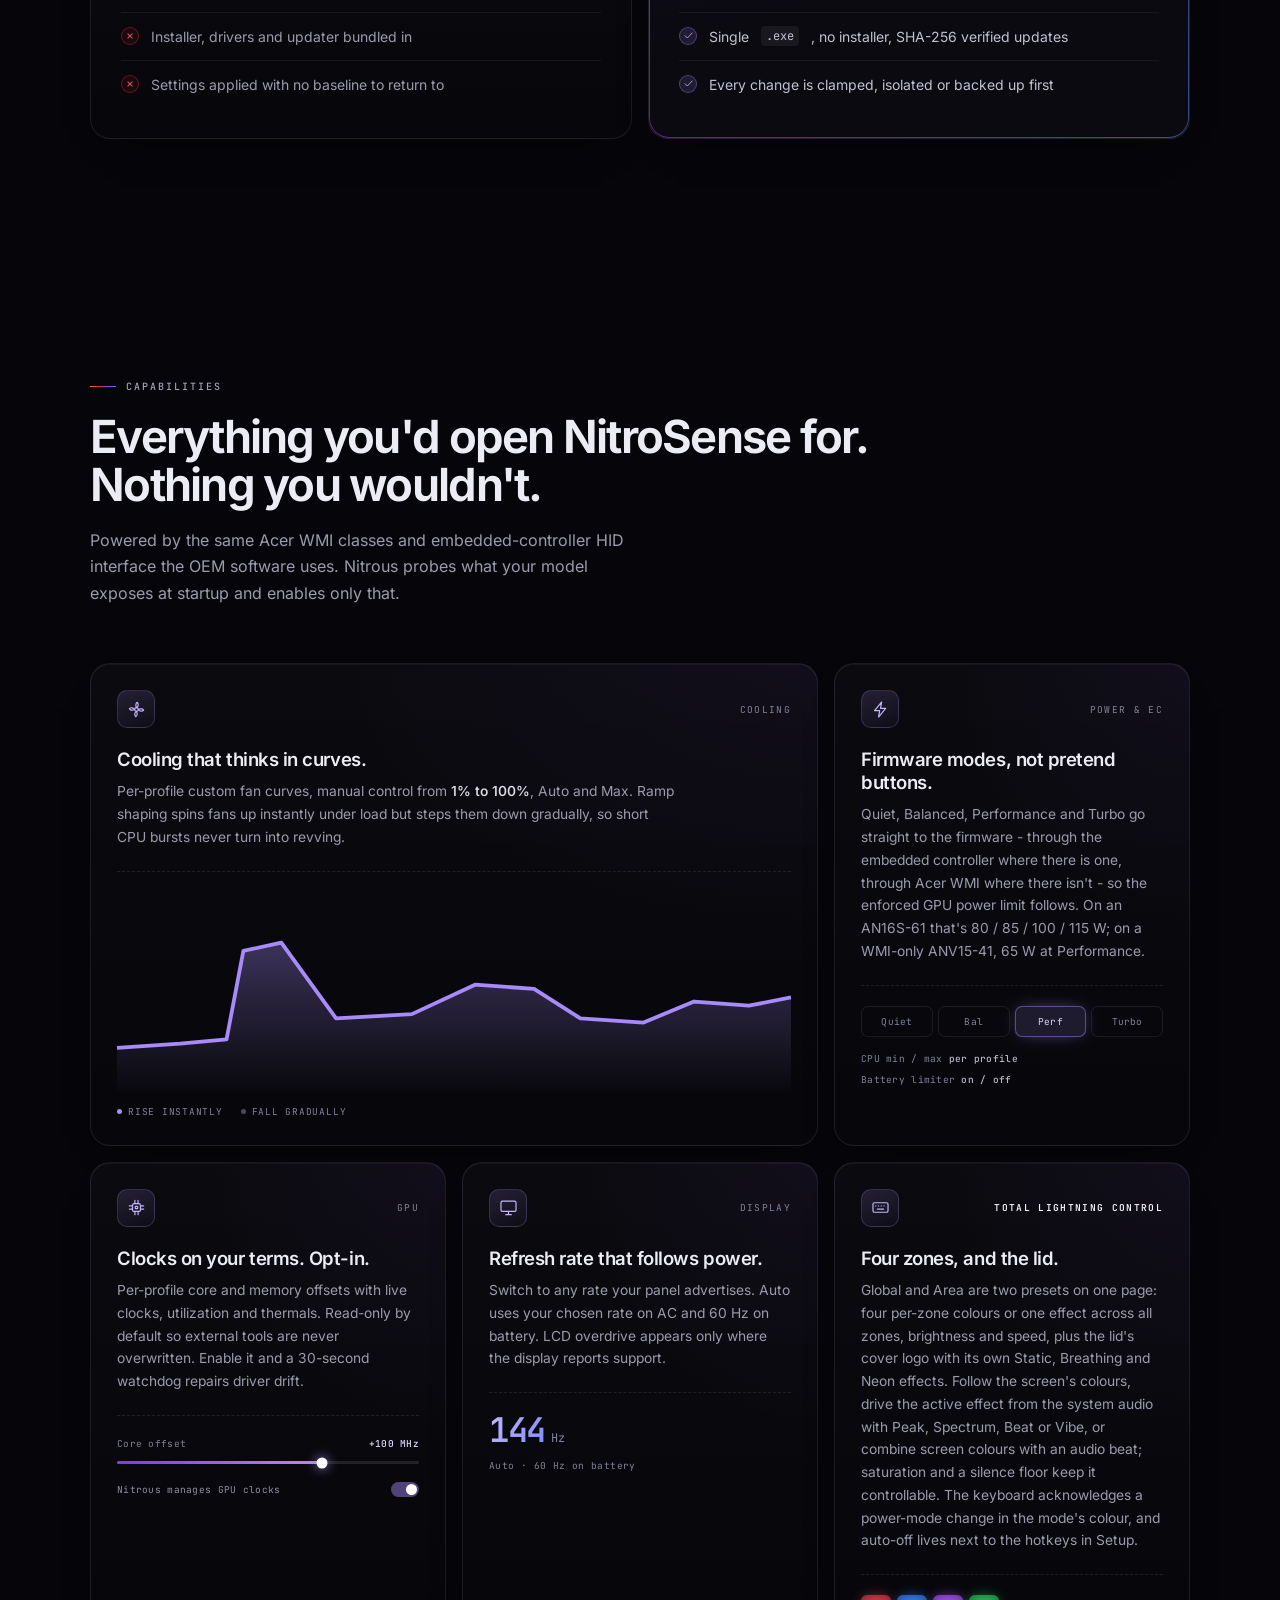
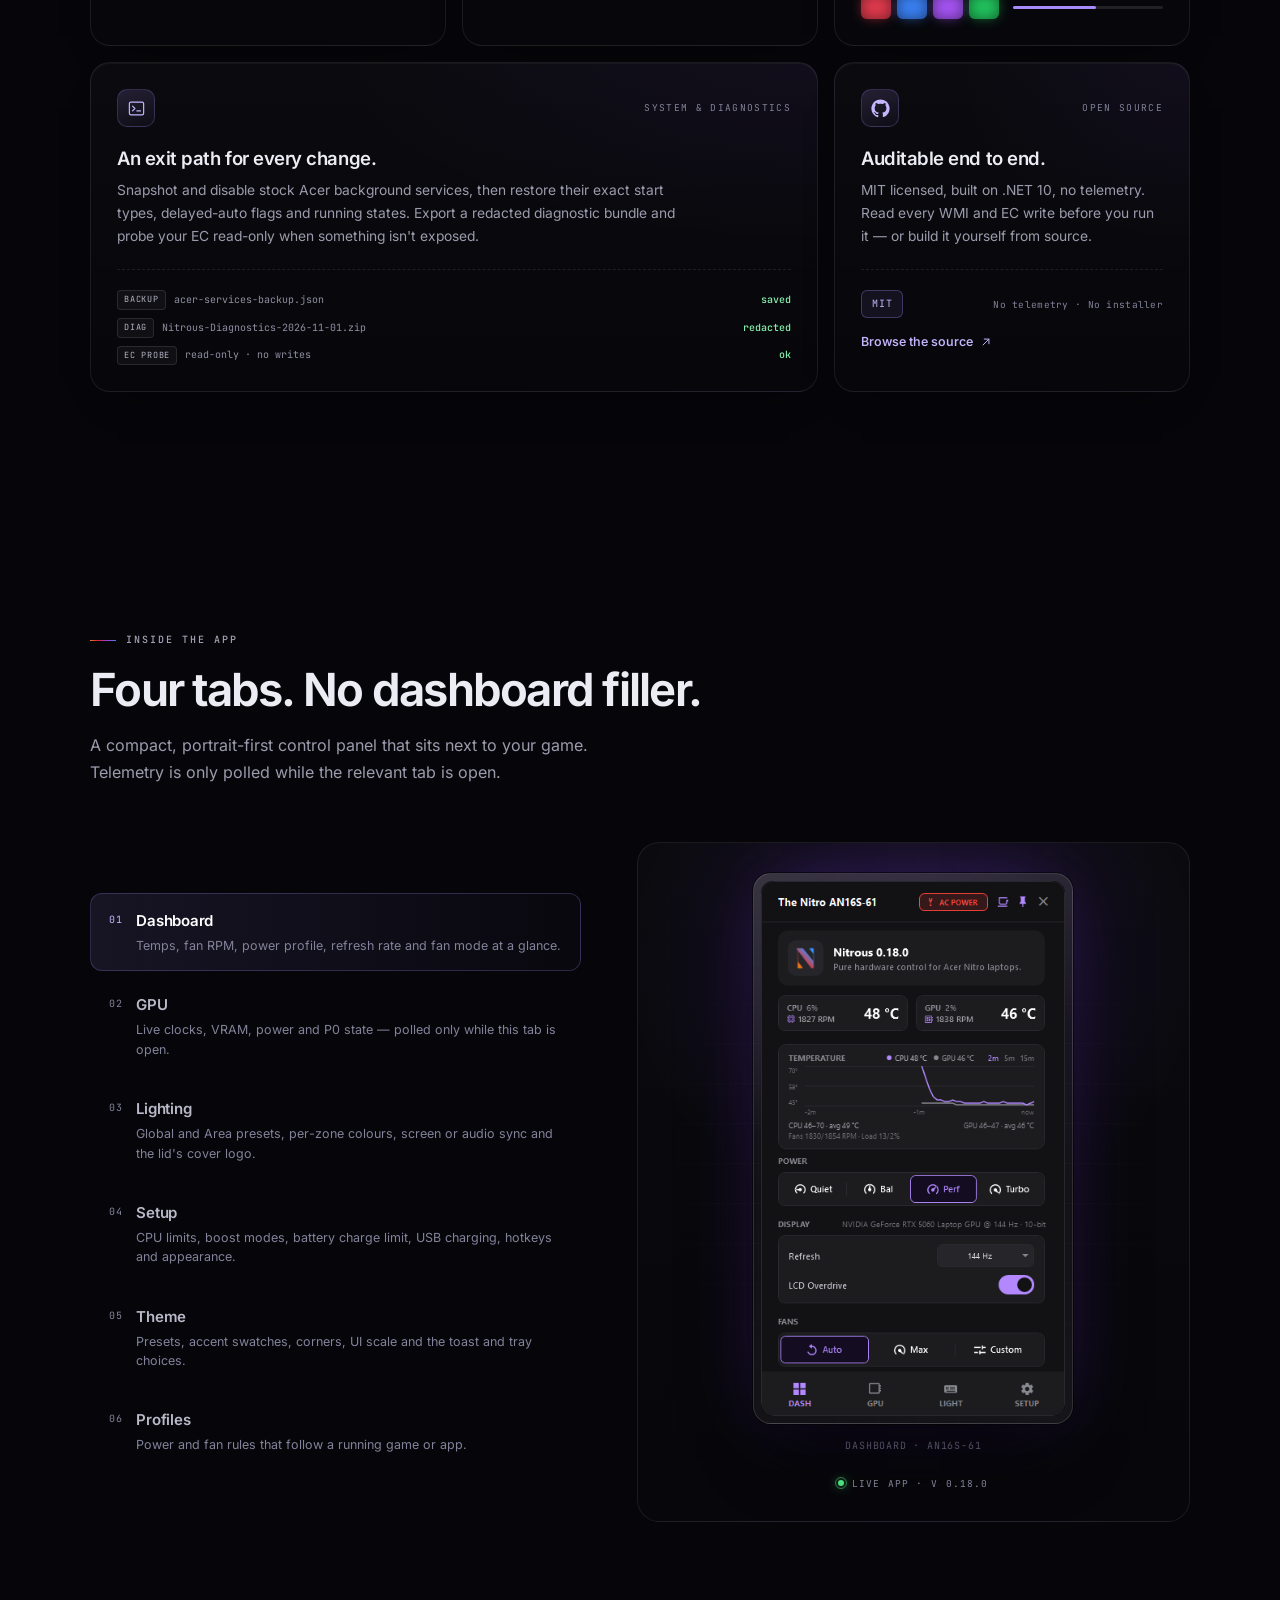
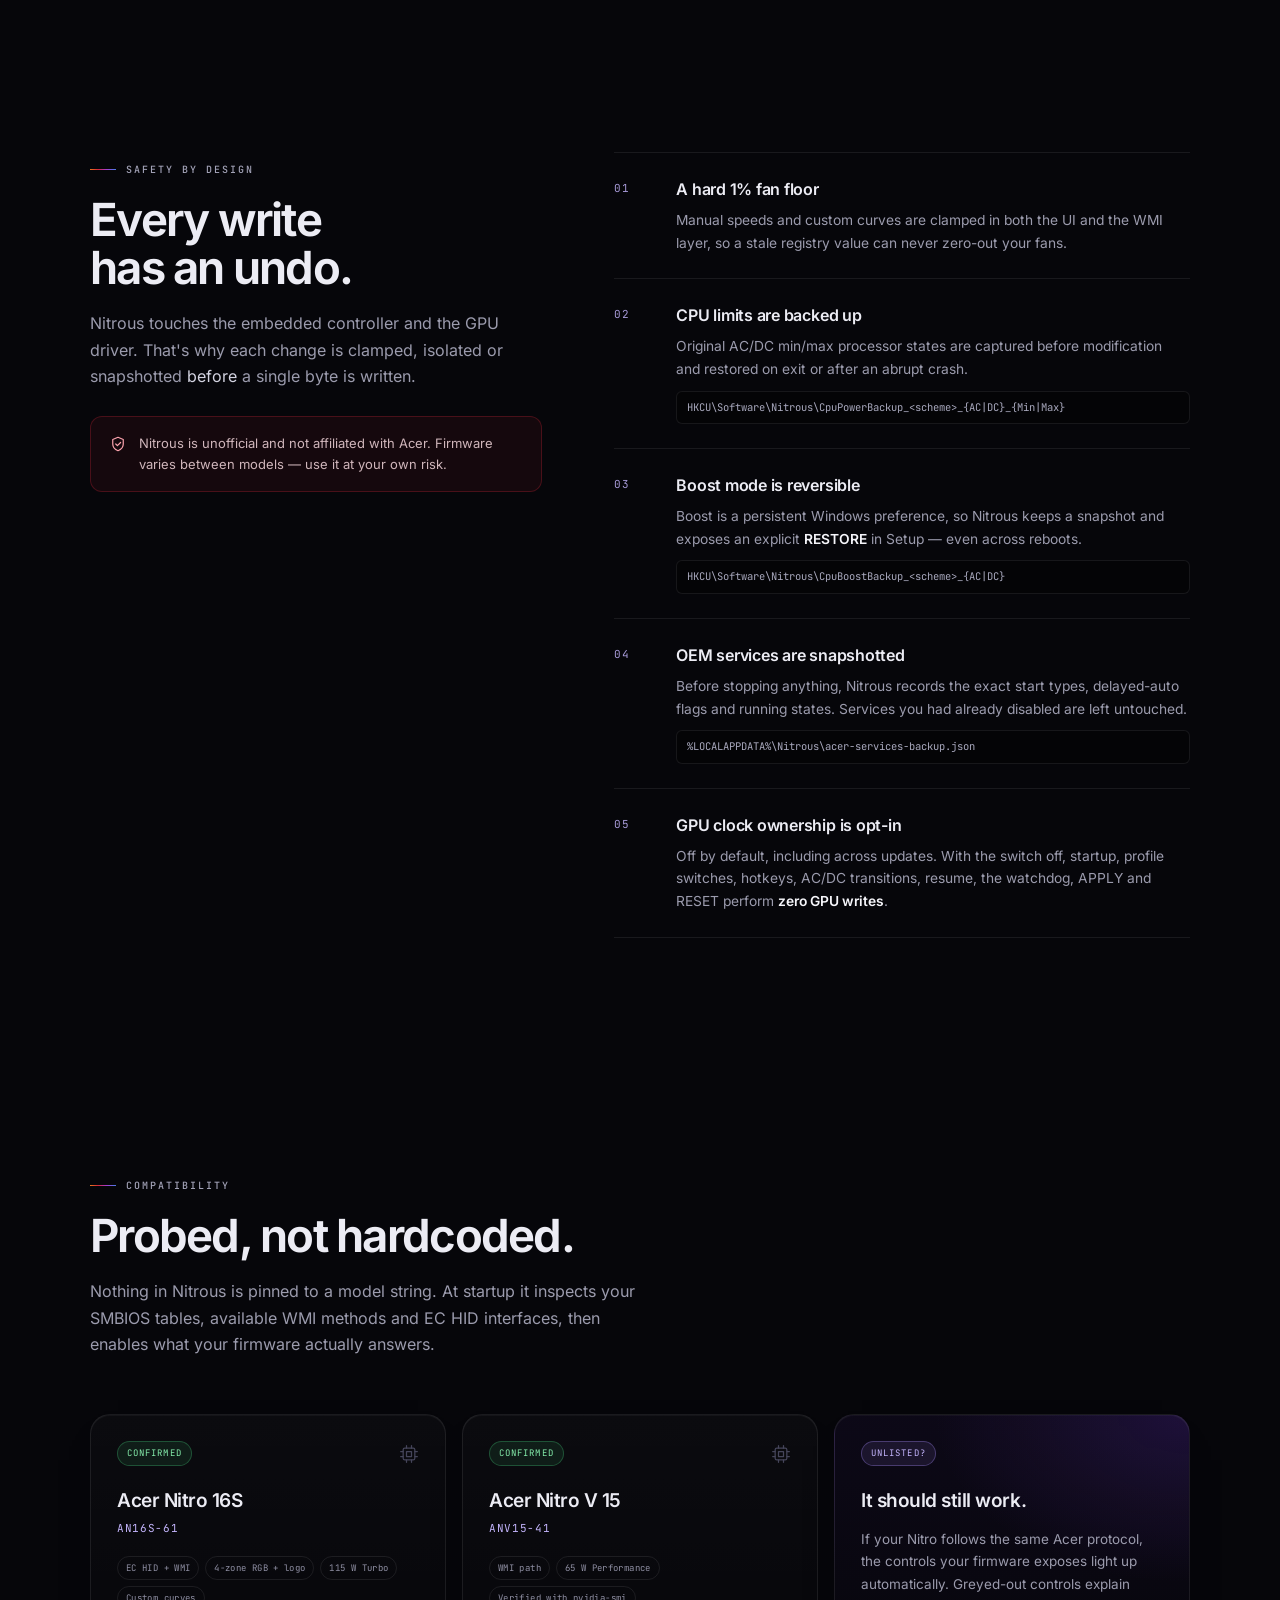
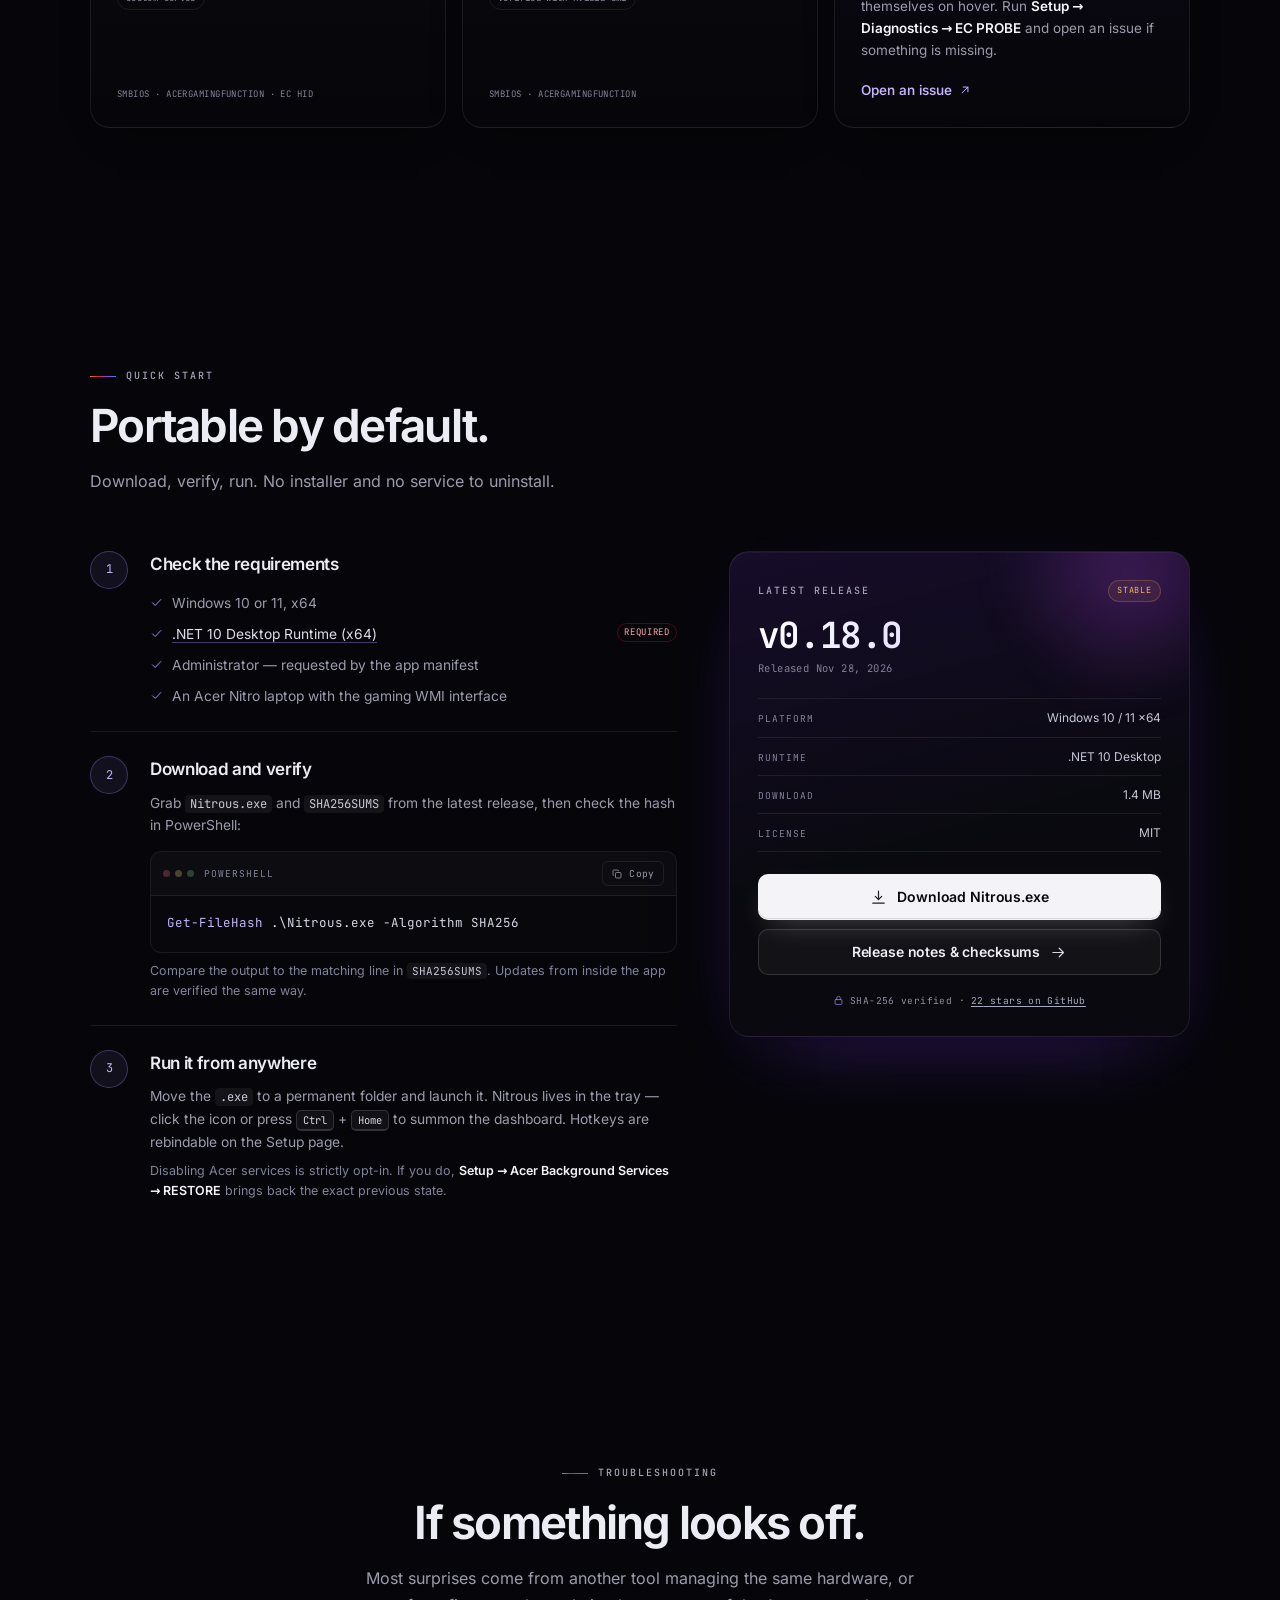
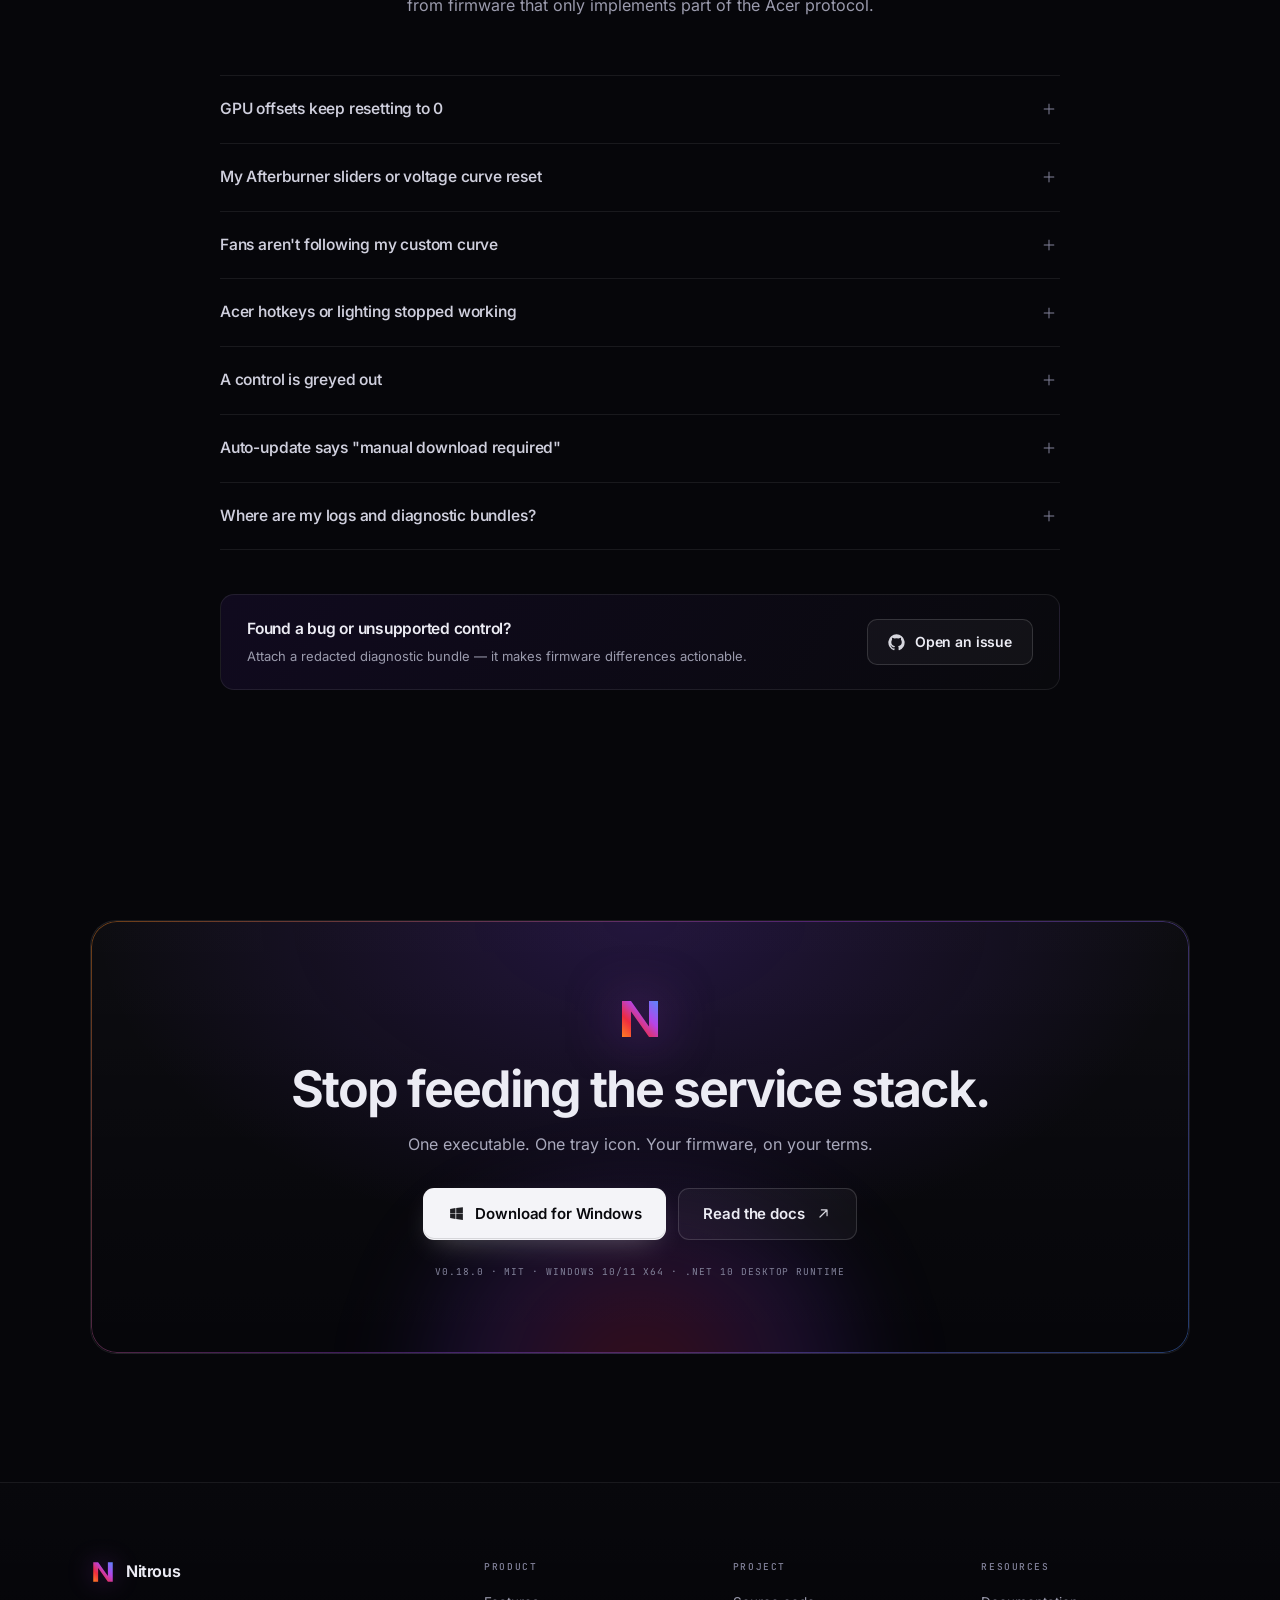
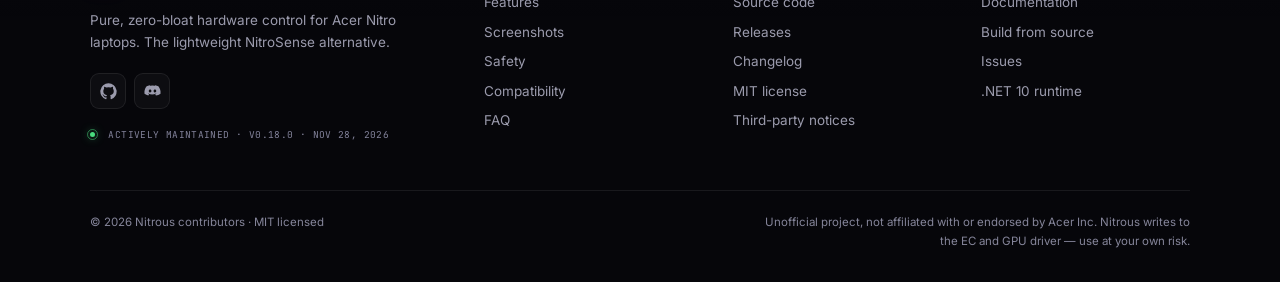
==== commit 6bf1f450: "chore(release): prepare 0.18.0 Consolidates app profiles and per-app fans into the 0.18.0 changelog " ====
--- a/docs/index.html
+++ b/docs/index.html
@@ -82,7 +82,7 @@
           "downloadUrl": "https://github.com/jeremyaliparo/nitrous/releases/latest/download/Nitrous.exe",
           "applicationCategory": "UtilitiesApplication",
           "operatingSystem": "Windows 10, Windows 11",
-          "softwareVersion": "0.17.0",
+          "softwareVersion": "0.18.0",
           "license": "https://github.com/jeremyaliparo/nitrous/blob/master/LICENSE",
           "softwareHelp": "https://github.com/jeremyaliparo/nitrous#readme",
           "releaseNotes": "https://github.com/jeremyaliparo/nitrous/blob/master/CHANGELOG.md",
@@ -220,7 +220,7 @@
       <a class="brand" href="#top">
         <svg class="brand-mark" viewBox="0 0 64 64" aria-hidden="true"><path d="M8 8h12l24 34V8h12v48H44L20 22v34H8z" fill="url(#nitroGrad)"/></svg>
         <span class="brand-name">Nitrous</span>
-        <span class="brand-tag">v<span data-gh-version>0.17.0</span></span>
+        <span class="brand-tag">v<span data-gh-version>0.18.0</span></span>
       </a>
 
       <nav class="nav" id="primary-nav" aria-label="Primary">
@@ -281,7 +281,7 @@
           <div class="hero-cta reveal delay-3">
             <a class="btn btn-primary btn-lg" href="https://github.com/jeremyaliparo/nitrous/releases/latest/download/Nitrous.exe">
               <svg class="icon" aria-hidden="true"><use href="#i-windows"/></svg>
-              Download Nitrous <span class="btn-version" data-gh-version>0.17.0</span>
+              Download Nitrous <span class="btn-version" data-gh-version>0.18.0</span>
             </a>
             <a class="btn btn-ghost btn-lg" href="https://github.com/jeremyaliparo/nitrous" target="_blank" rel="noopener">
               <svg class="icon" aria-hidden="true"><use href="#i-github"/></svg>
@@ -595,6 +595,13 @@
                 <span class="tab-desc">Presets, accent swatches, corners, UI scale and the toast and tray choices.</span>
               </span>
             </button>
+            <button class="screen-tab" type="button" id="tab-profiles" role="tab" aria-selected="false" aria-controls="panel-profiles" tabindex="-1">
+              <span class="tab-index">06</span>
+              <span class="tab-body">
+                <span class="tab-title">Profiles</span>
+                <span class="tab-desc">Power and fan rules that follow a running game or app.</span>
+              </span>
+            </button>
           </div>
 
           <div class="shot-stage">
@@ -638,7 +645,15 @@
                 <figcaption>Theme · presets and appearance</figcaption>
               </figure>
             </div>
-            <p class="shot-hint"><span class="pulse-dot" aria-hidden="true"></span>Live app · v<span data-gh-version>0.17.0</span></p>
+            <div class="shot-panel" id="panel-profiles" role="tabpanel" aria-labelledby="tab-profiles" hidden>
+              <figure class="shot">
+                <div class="app-frame app-frame-sm">
+                  <img src="assets/app-profiles.png" width="375" height="660" alt="Nitrous Setup, Power category: App Profiles with a Cyberpunk 2077 rule set to Performance and Max fans and a Visual Studio Code rule set to Quiet fans unchanged" loading="lazy" decoding="async">
+                </div>
+                <figcaption>Setup · App Profiles</figcaption>
+              </figure>
+            </div>
+            <p class="shot-hint"><span class="pulse-dot" aria-hidden="true"></span>Live app · v<span data-gh-version>0.18.0</span></p>
           </div>
         </div>
       </div>
@@ -834,7 +849,7 @@
               <span class="eyebrow">Latest release</span>
               <span class="release-badge">Stable</span>
             </div>
-            <p class="release-version">v<span data-gh-version>0.17.0</span></p>
+            <p class="release-version">v<span data-gh-version>0.18.0</span></p>
             <p class="release-date">Released <span data-gh-date>Nov 28, 2026</span></p>
 
             <dl class="release-rows">
@@ -980,7 +995,7 @@
               <svg class="icon" aria-hidden="true"><use href="#i-external"/></svg>
             </a>
           </div>
-          <p class="cta-foot">v<span data-gh-version>0.17.0</span> · MIT · Windows 10/11 x64 · .NET 10 Desktop Runtime</p>
+          <p class="cta-foot">v<span data-gh-version>0.18.0</span> · MIT · Windows 10/11 x64 · .NET 10 Desktop Runtime</p>
         </div>
       </div>
     </section>
@@ -1005,7 +1020,7 @@
           </div>
           <p class="footer-status">
             <span class="pulse-dot" aria-hidden="true"></span>
-            Actively maintained · v<span data-gh-version>0.17.0</span> · <span data-gh-date>Nov 28, 2026</span>
+            Actively maintained · v<span data-gh-version>0.18.0</span> · <span data-gh-date>Nov 28, 2026</span>
           </p>
         </div>
 
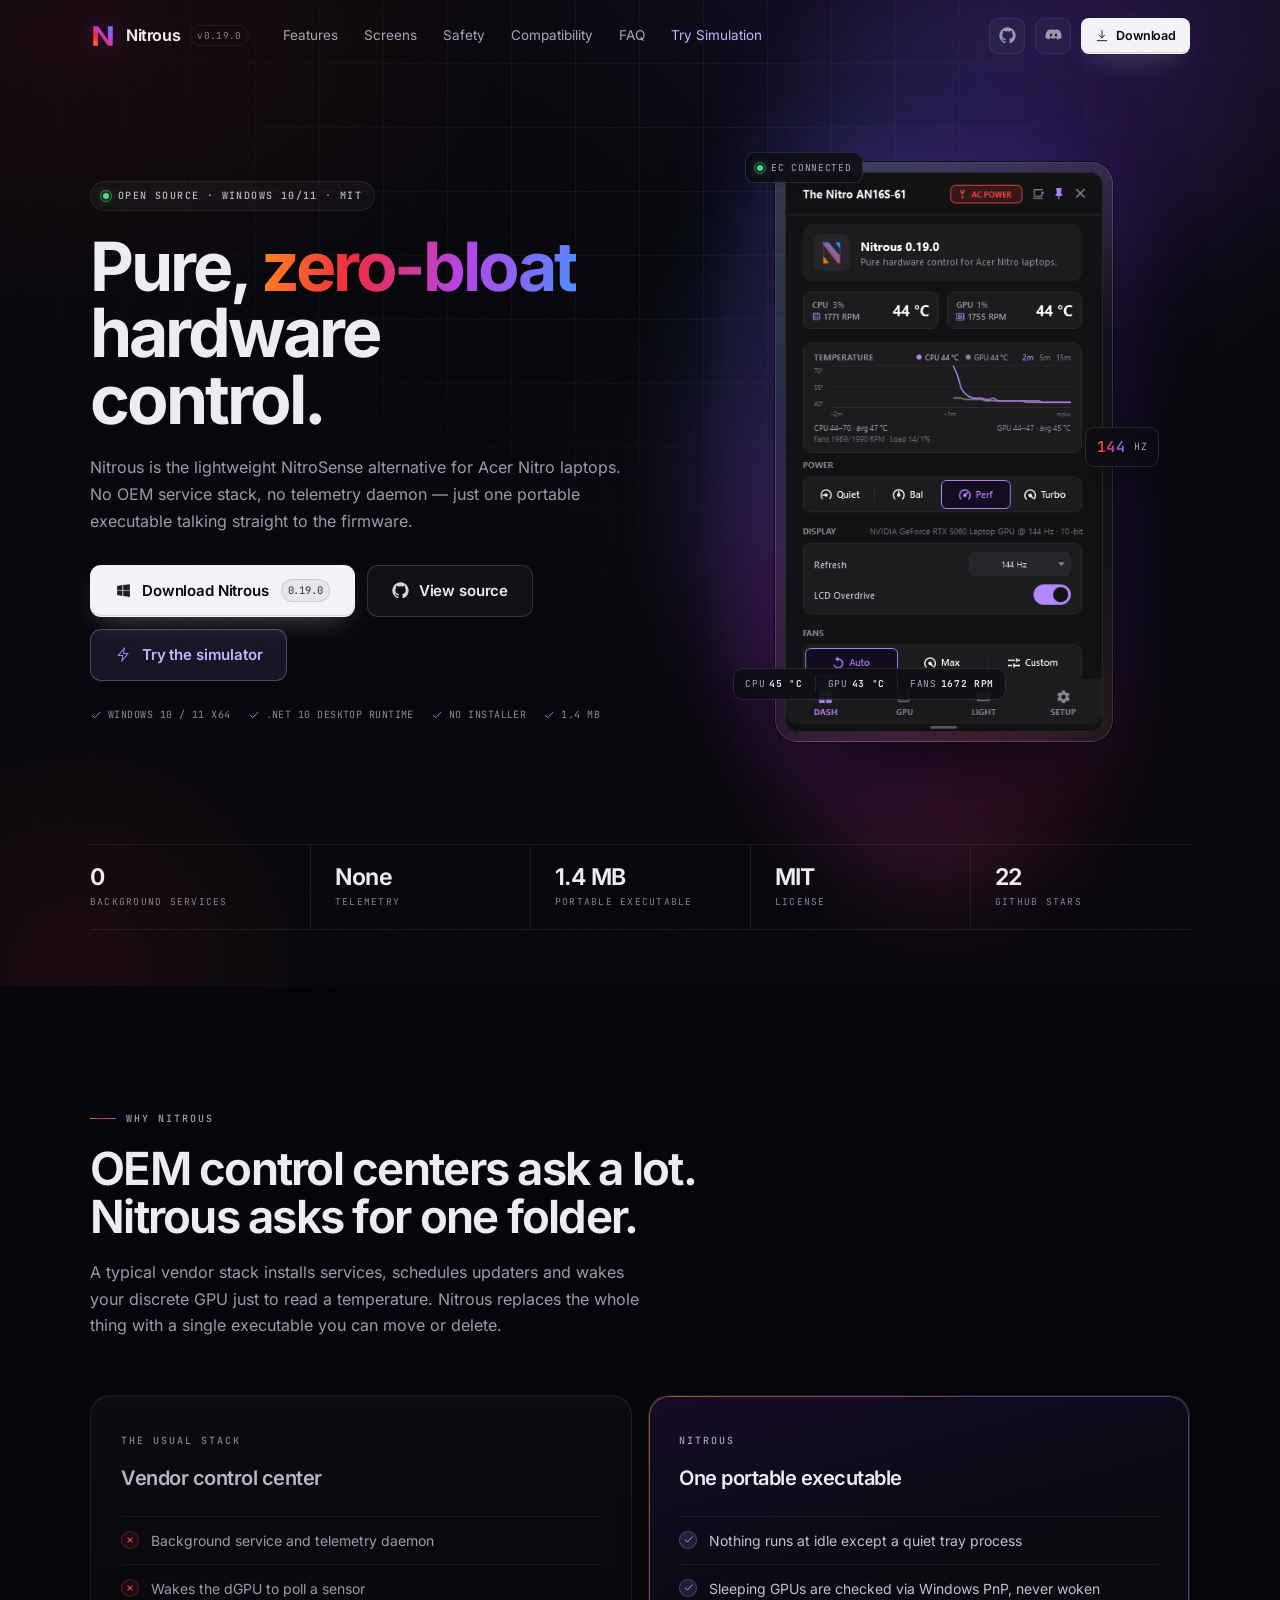
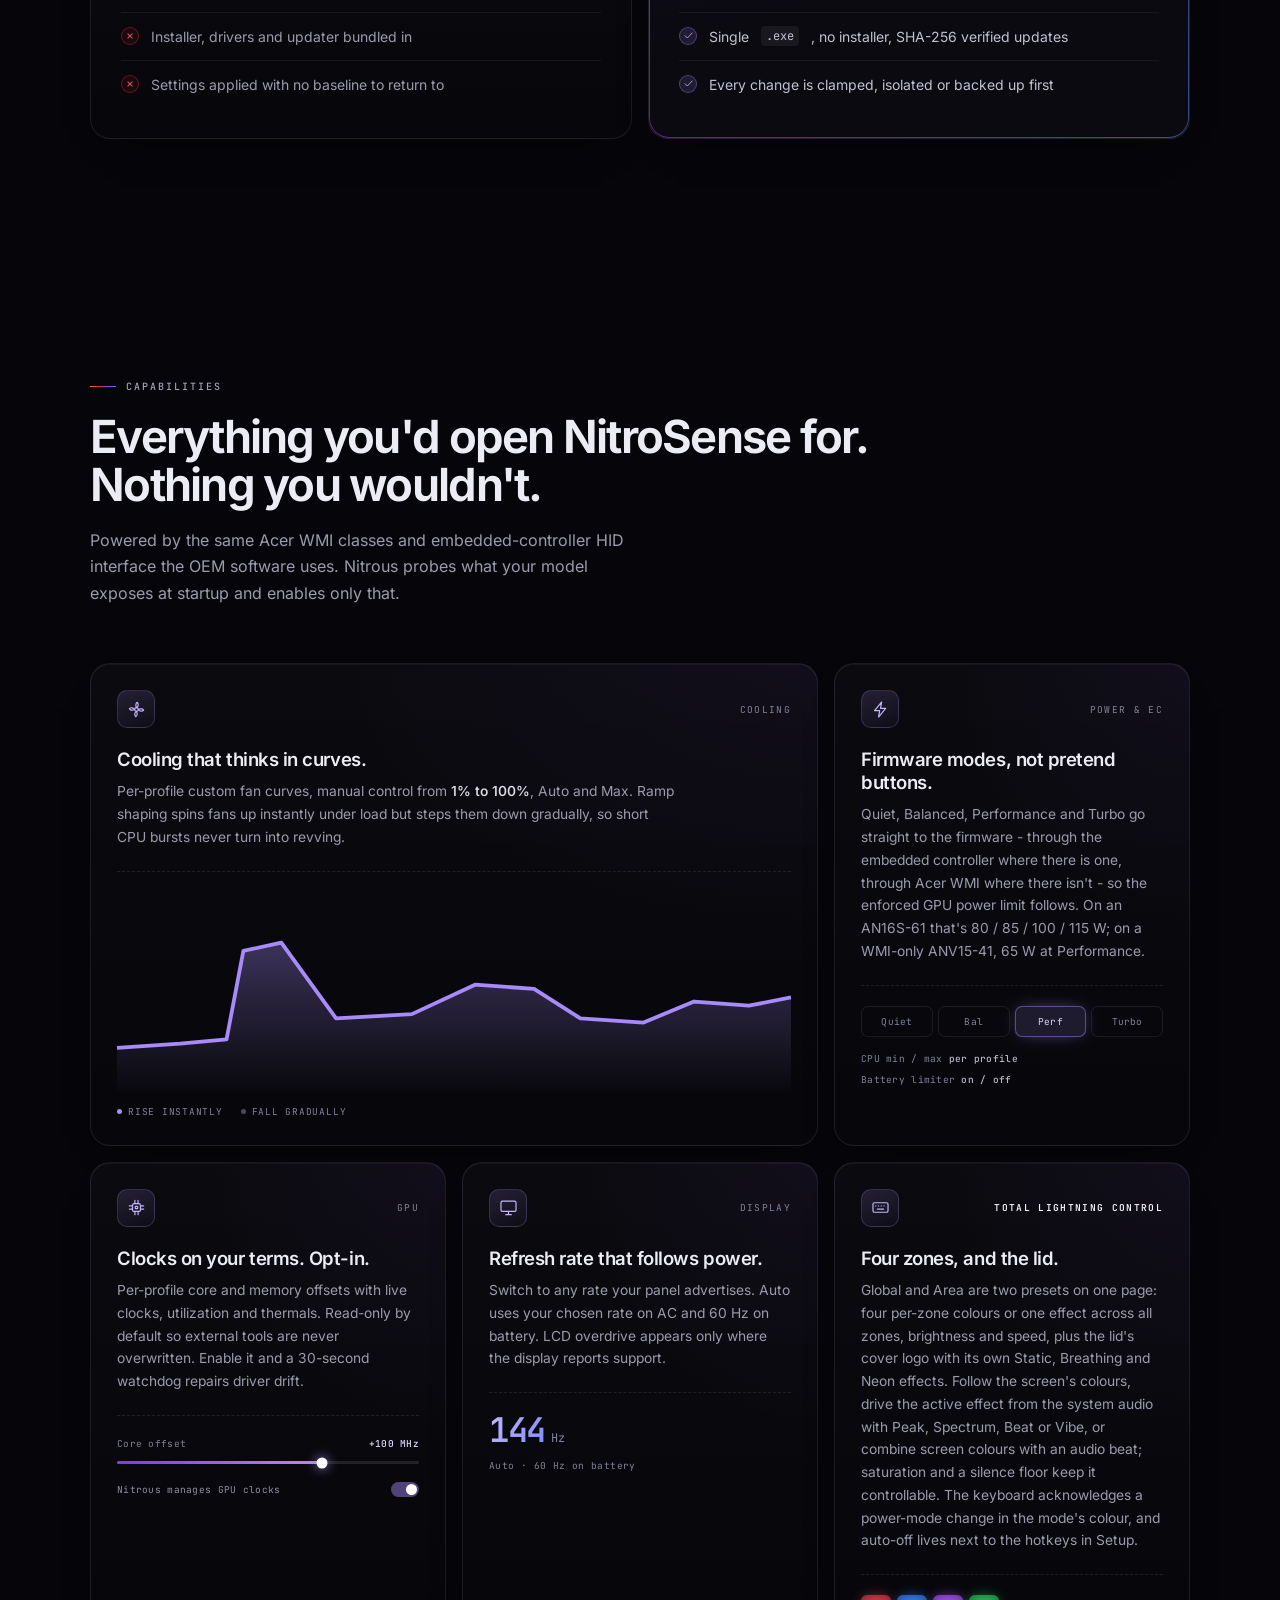
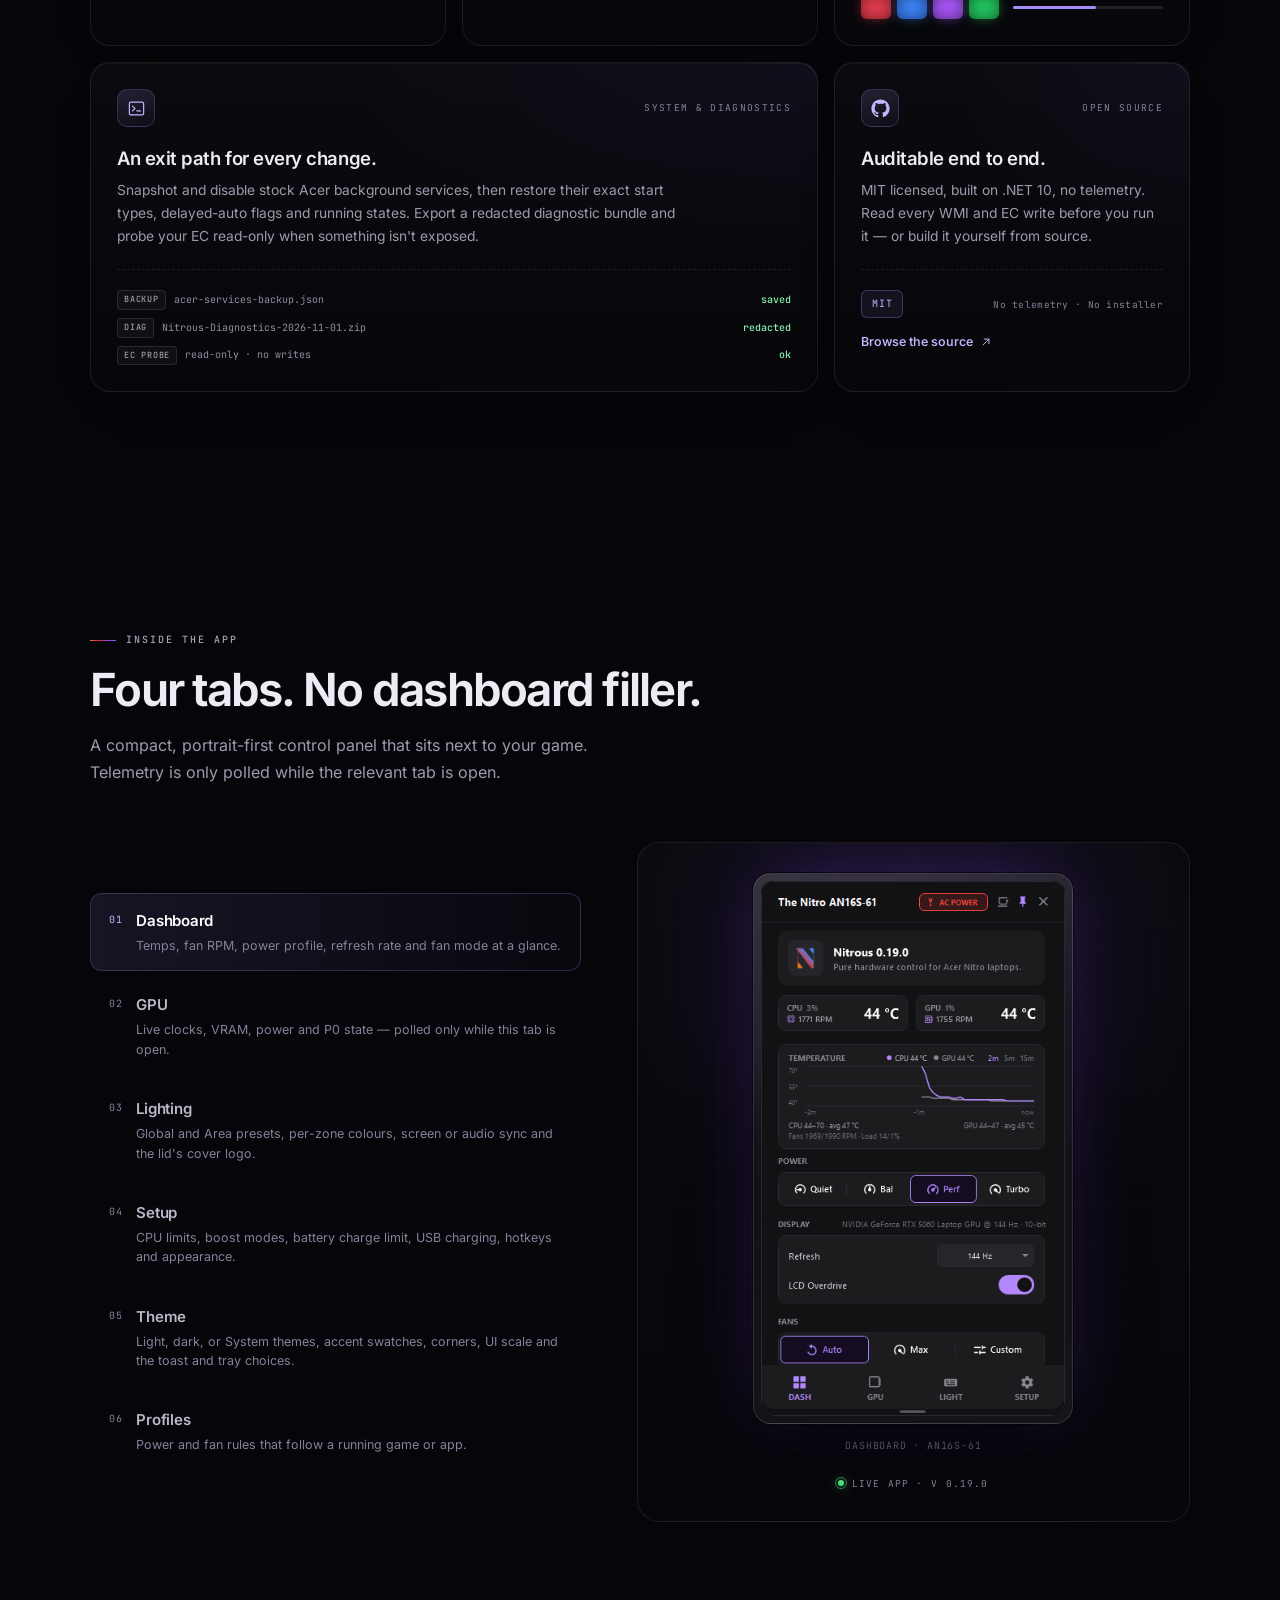
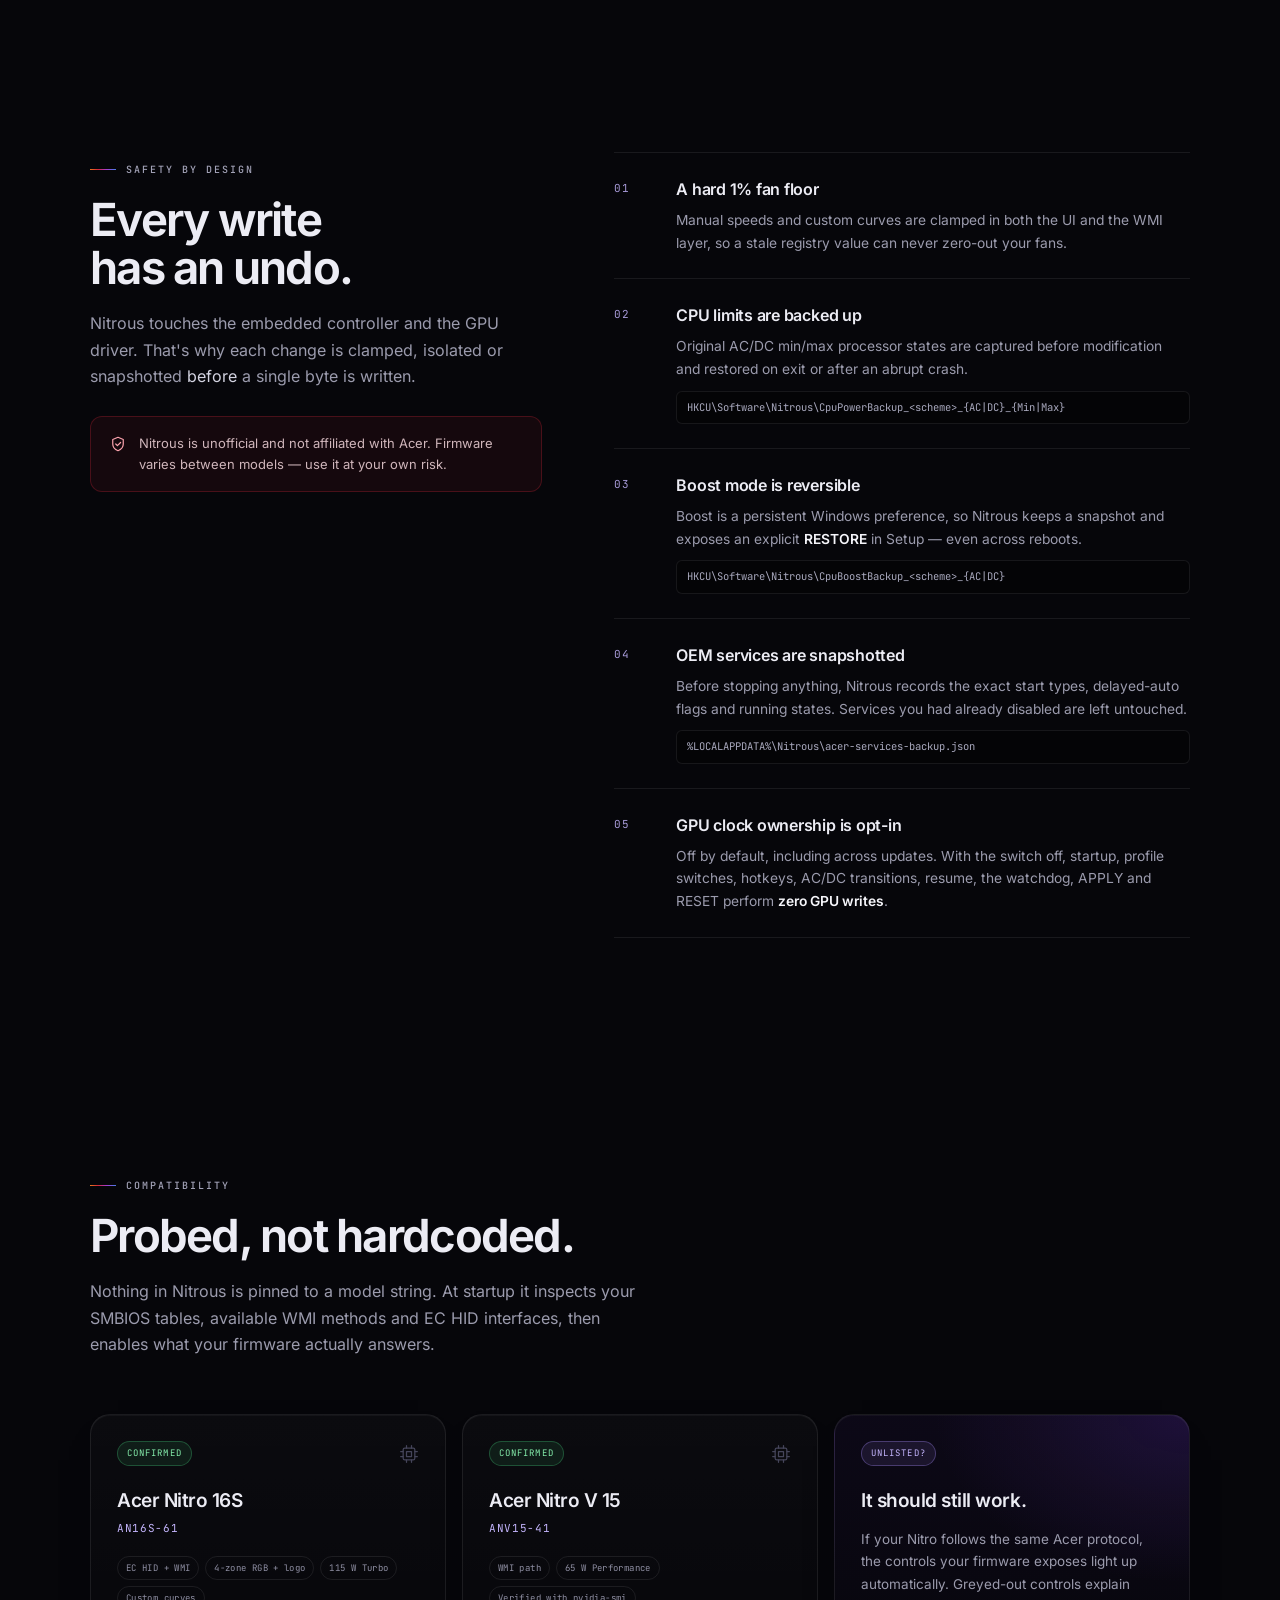
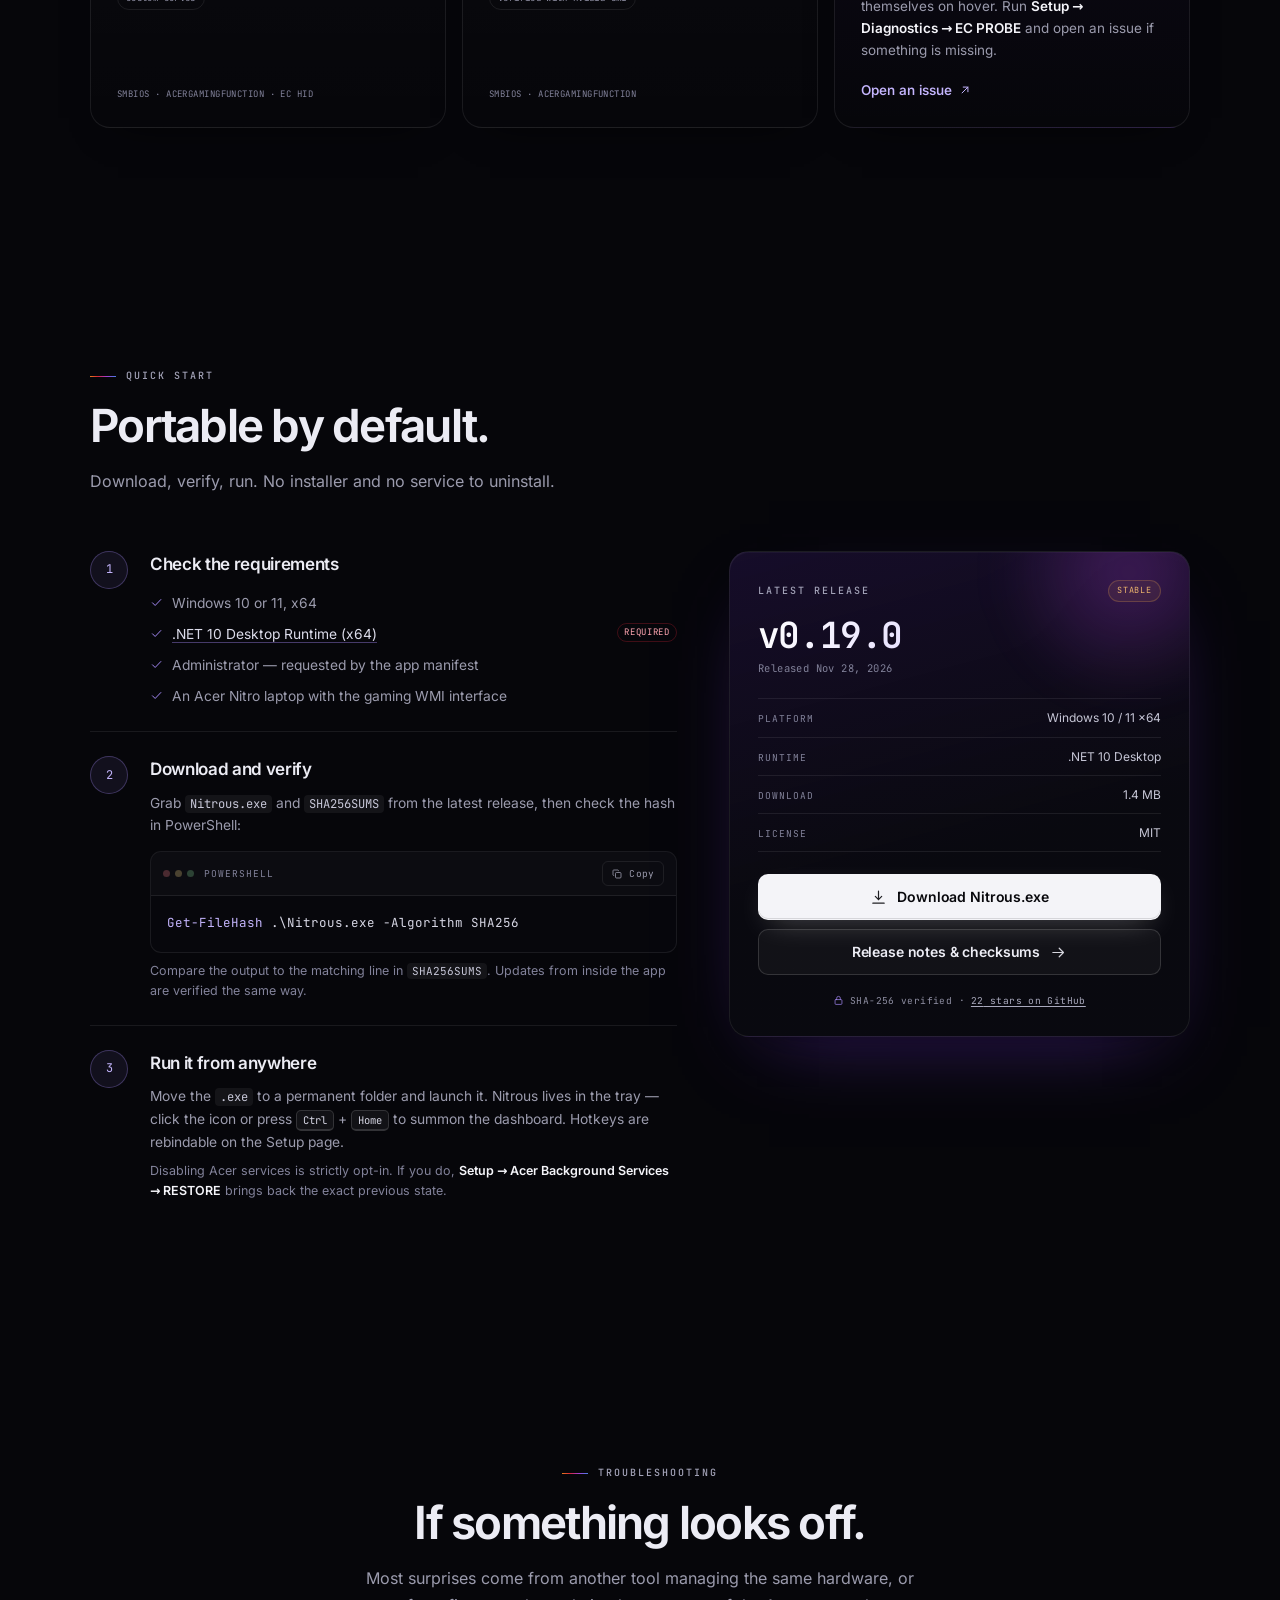
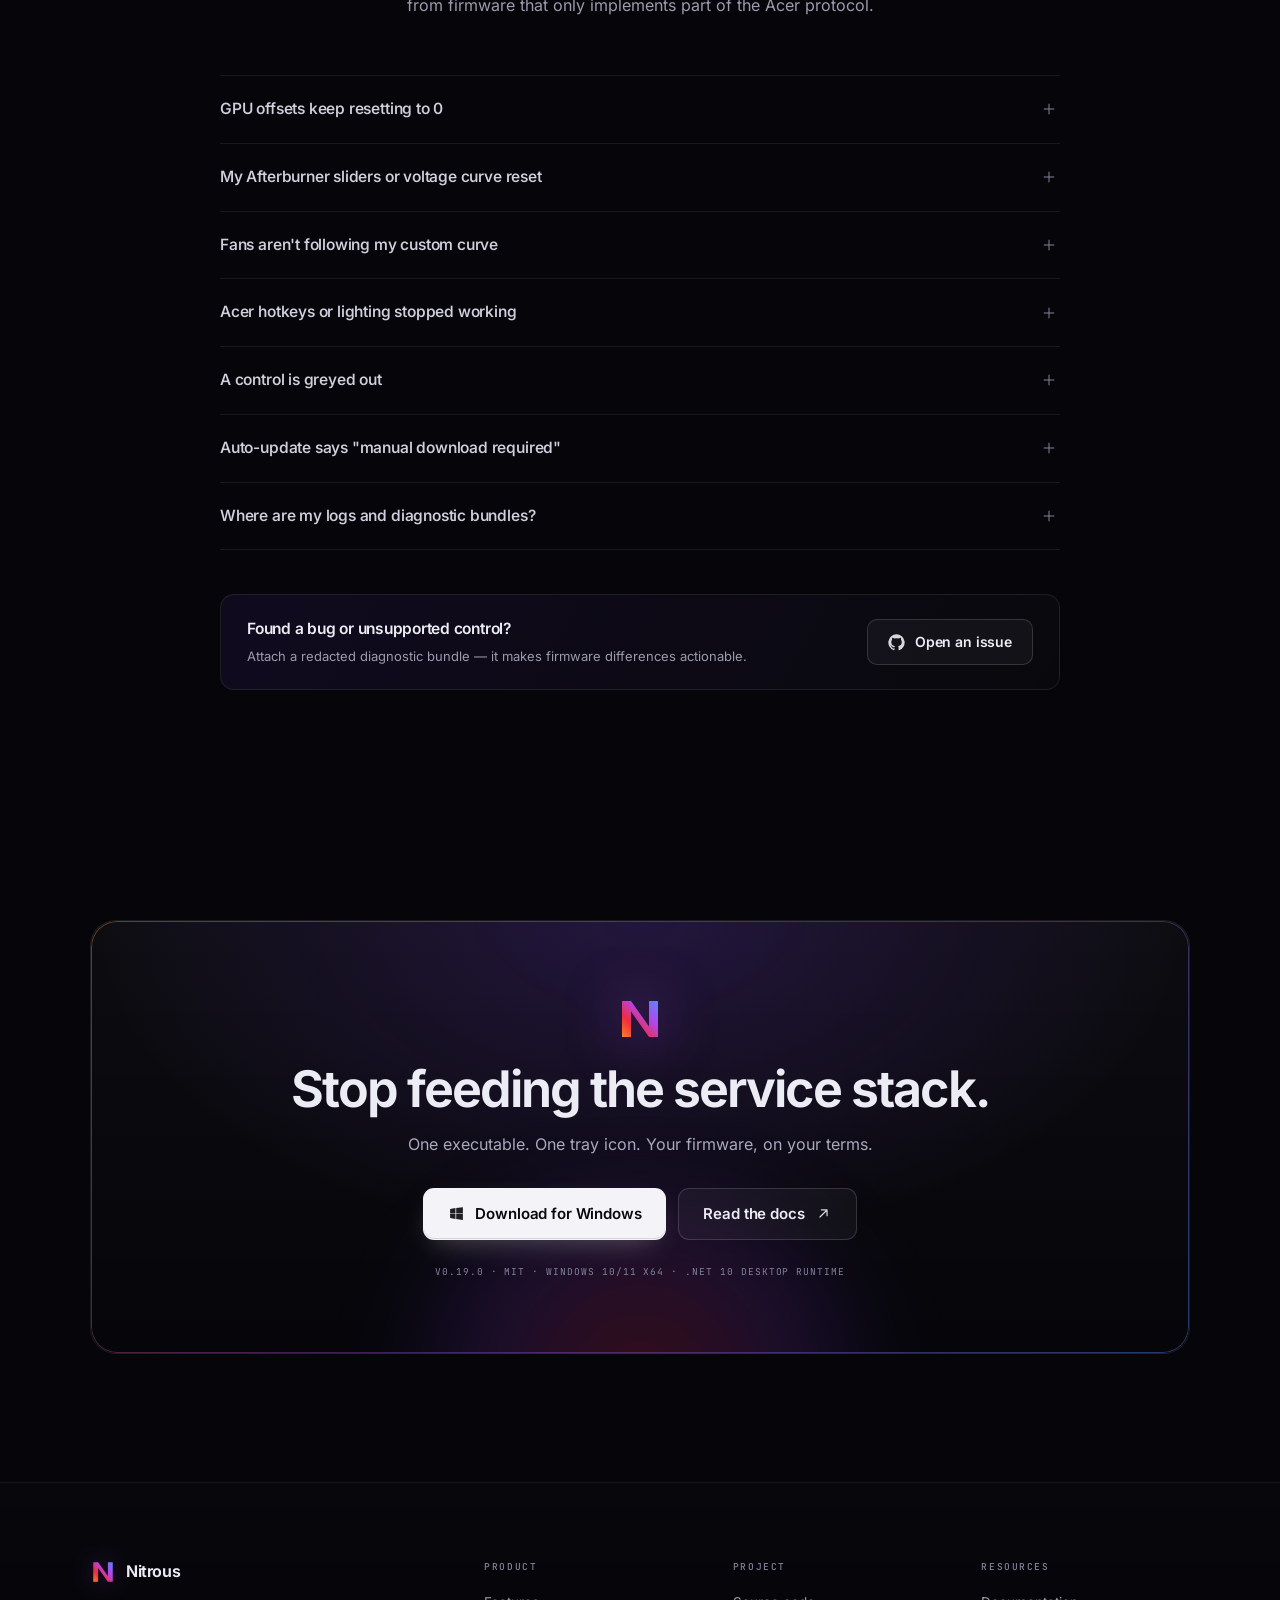
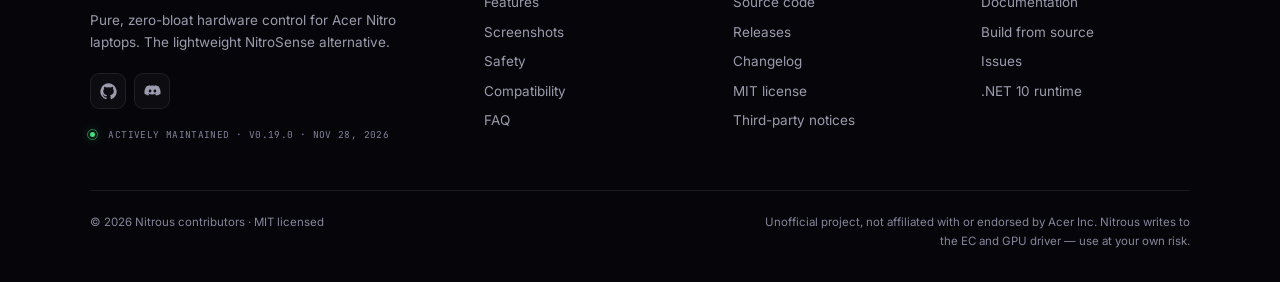
==== commit 148ba9e6: "chore(release): prepare 0.19.0 Consolidates the light/dark/system, height resize, Nitro toast and ev" ====
--- a/docs/index.html
+++ b/docs/index.html
@@ -82,7 +82,7 @@
           "downloadUrl": "https://github.com/jeremyaliparo/nitrous/releases/latest/download/Nitrous.exe",
           "applicationCategory": "UtilitiesApplication",
           "operatingSystem": "Windows 10, Windows 11",
-          "softwareVersion": "0.18.0",
+          "softwareVersion": "0.19.0",
           "license": "https://github.com/jeremyaliparo/nitrous/blob/master/LICENSE",
           "softwareHelp": "https://github.com/jeremyaliparo/nitrous#readme",
           "releaseNotes": "https://github.com/jeremyaliparo/nitrous/blob/master/CHANGELOG.md",
@@ -220,7 +220,7 @@
       <a class="brand" href="#top">
         <svg class="brand-mark" viewBox="0 0 64 64" aria-hidden="true"><path d="M8 8h12l24 34V8h12v48H44L20 22v34H8z" fill="url(#nitroGrad)"/></svg>
         <span class="brand-name">Nitrous</span>
-        <span class="brand-tag">v<span data-gh-version>0.18.0</span></span>
+        <span class="brand-tag">v<span data-gh-version>0.19.0</span></span>
       </a>
 
       <nav class="nav" id="primary-nav" aria-label="Primary">
@@ -281,7 +281,7 @@
           <div class="hero-cta reveal delay-3">
             <a class="btn btn-primary btn-lg" href="https://github.com/jeremyaliparo/nitrous/releases/latest/download/Nitrous.exe">
               <svg class="icon" aria-hidden="true"><use href="#i-windows"/></svg>
-              Download Nitrous <span class="btn-version" data-gh-version>0.18.0</span>
+              Download Nitrous <span class="btn-version" data-gh-version>0.19.0</span>
             </a>
             <a class="btn btn-ghost btn-lg" href="https://github.com/jeremyaliparo/nitrous" target="_blank" rel="noopener">
               <svg class="icon" aria-hidden="true"><use href="#i-github"/></svg>
@@ -592,7 +592,7 @@
               <span class="tab-index">05</span>
               <span class="tab-body">
                 <span class="tab-title">Theme</span>
-                <span class="tab-desc">Presets, accent swatches, corners, UI scale and the toast and tray choices.</span>
+                <span class="tab-desc">Light, dark, or System themes, accent swatches, corners, UI scale and the toast and tray choices.</span>
               </span>
             </button>
             <button class="screen-tab" type="button" id="tab-profiles" role="tab" aria-selected="false" aria-controls="panel-profiles" tabindex="-1">
@@ -653,7 +653,7 @@
                 <figcaption>Setup · App Profiles</figcaption>
               </figure>
             </div>
-            <p class="shot-hint"><span class="pulse-dot" aria-hidden="true"></span>Live app · v<span data-gh-version>0.18.0</span></p>
+            <p class="shot-hint"><span class="pulse-dot" aria-hidden="true"></span>Live app · v<span data-gh-version>0.19.0</span></p>
           </div>
         </div>
       </div>
@@ -849,7 +849,7 @@
               <span class="eyebrow">Latest release</span>
               <span class="release-badge">Stable</span>
             </div>
-            <p class="release-version">v<span data-gh-version>0.18.0</span></p>
+            <p class="release-version">v<span data-gh-version>0.19.0</span></p>
             <p class="release-date">Released <span data-gh-date>Nov 28, 2026</span></p>
 
             <dl class="release-rows">
@@ -995,7 +995,7 @@
               <svg class="icon" aria-hidden="true"><use href="#i-external"/></svg>
             </a>
           </div>
-          <p class="cta-foot">v<span data-gh-version>0.18.0</span> · MIT · Windows 10/11 x64 · .NET 10 Desktop Runtime</p>
+          <p class="cta-foot">v<span data-gh-version>0.19.0</span> · MIT · Windows 10/11 x64 · .NET 10 Desktop Runtime</p>
         </div>
       </div>
     </section>
@@ -1020,7 +1020,7 @@
           </div>
           <p class="footer-status">
             <span class="pulse-dot" aria-hidden="true"></span>
-            Actively maintained · v<span data-gh-version>0.18.0</span> · <span data-gh-date>Nov 28, 2026</span>
+            Actively maintained · v<span data-gh-version>0.19.0</span> · <span data-gh-date>Nov 28, 2026</span>
           </p>
         </div>
 
